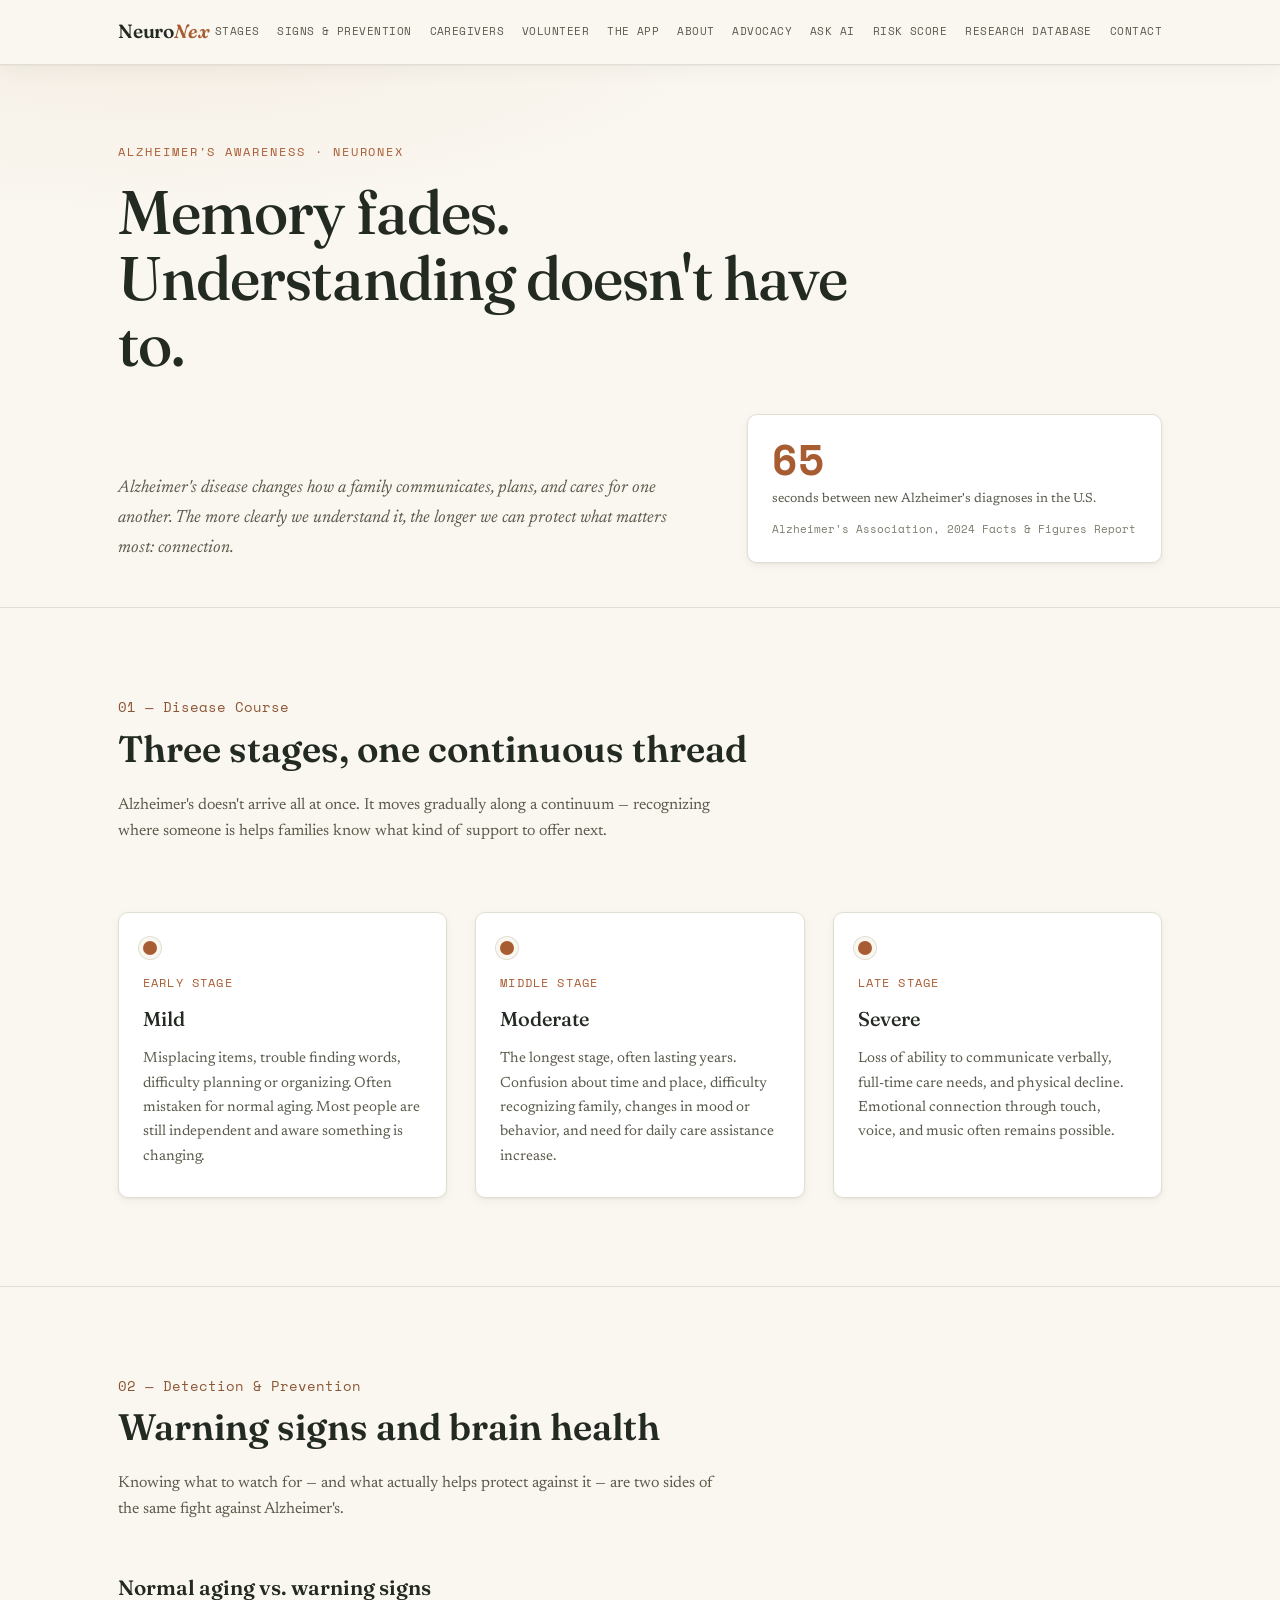
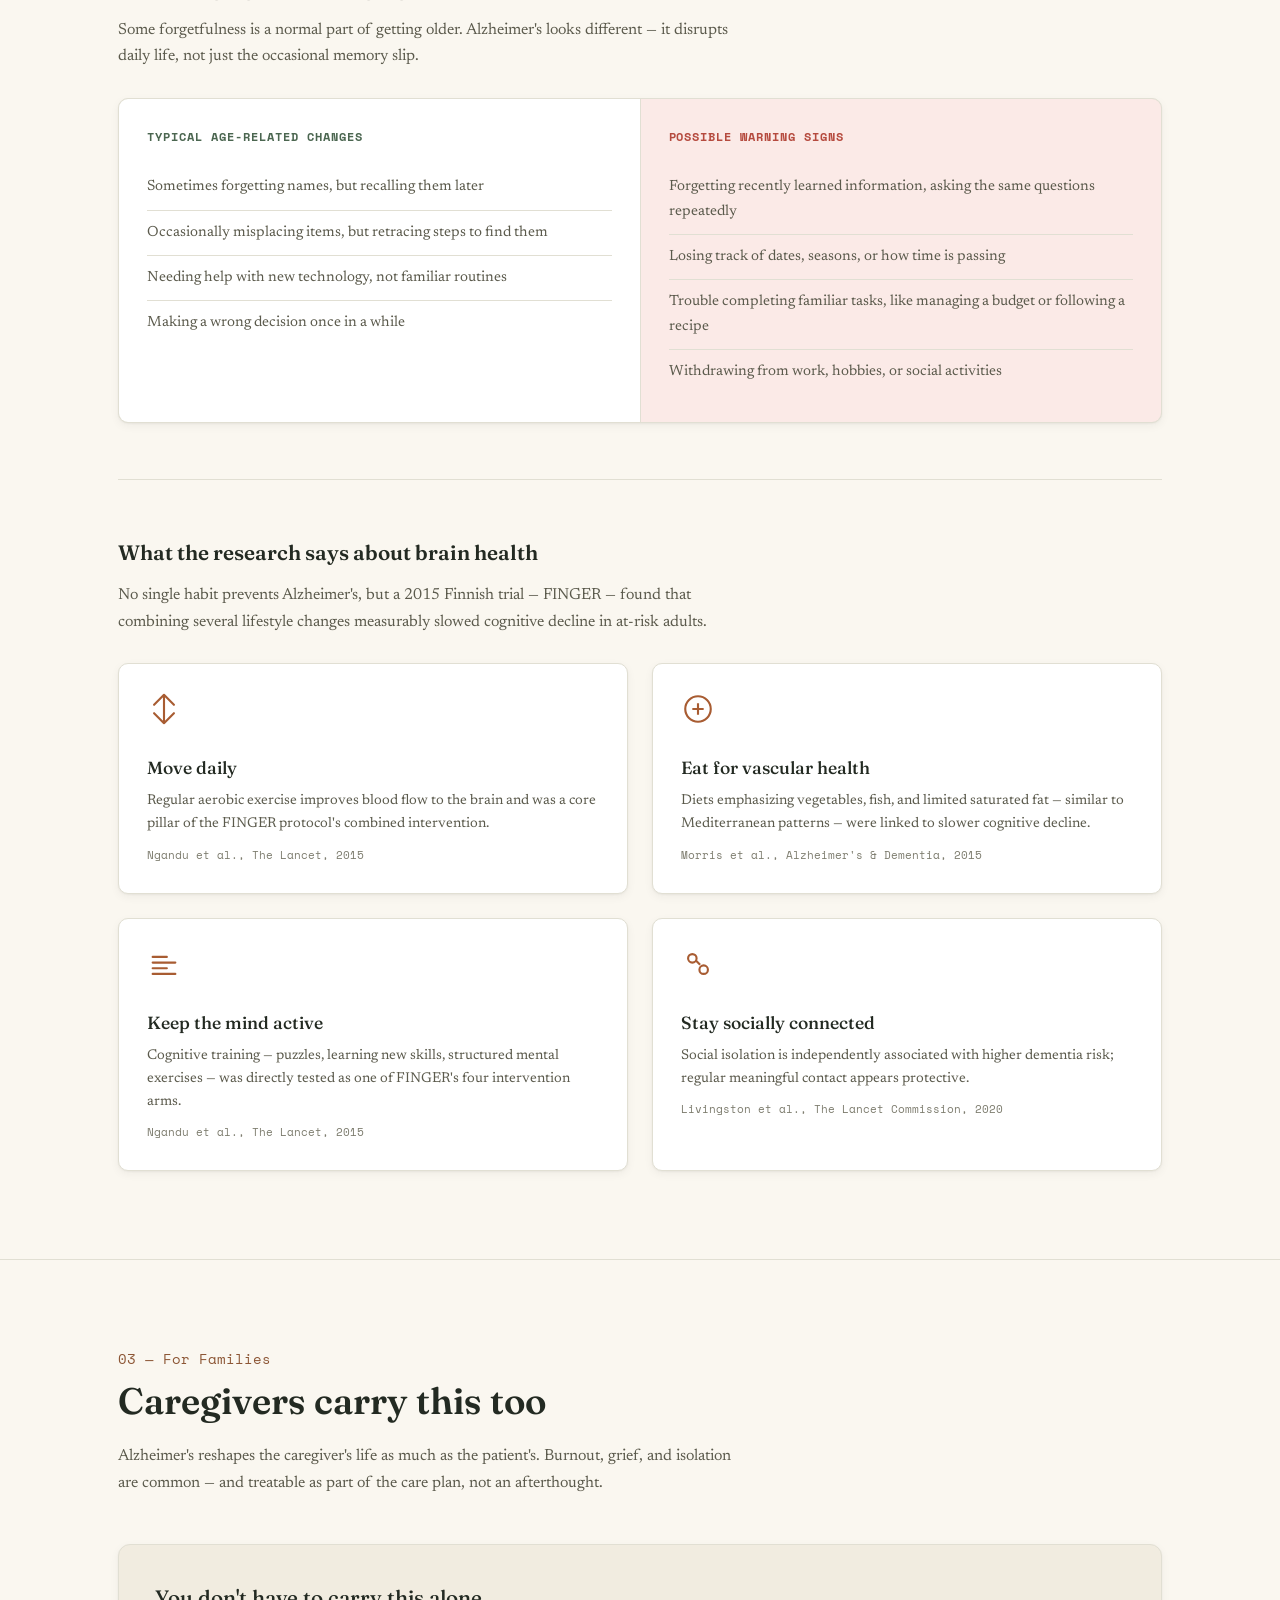
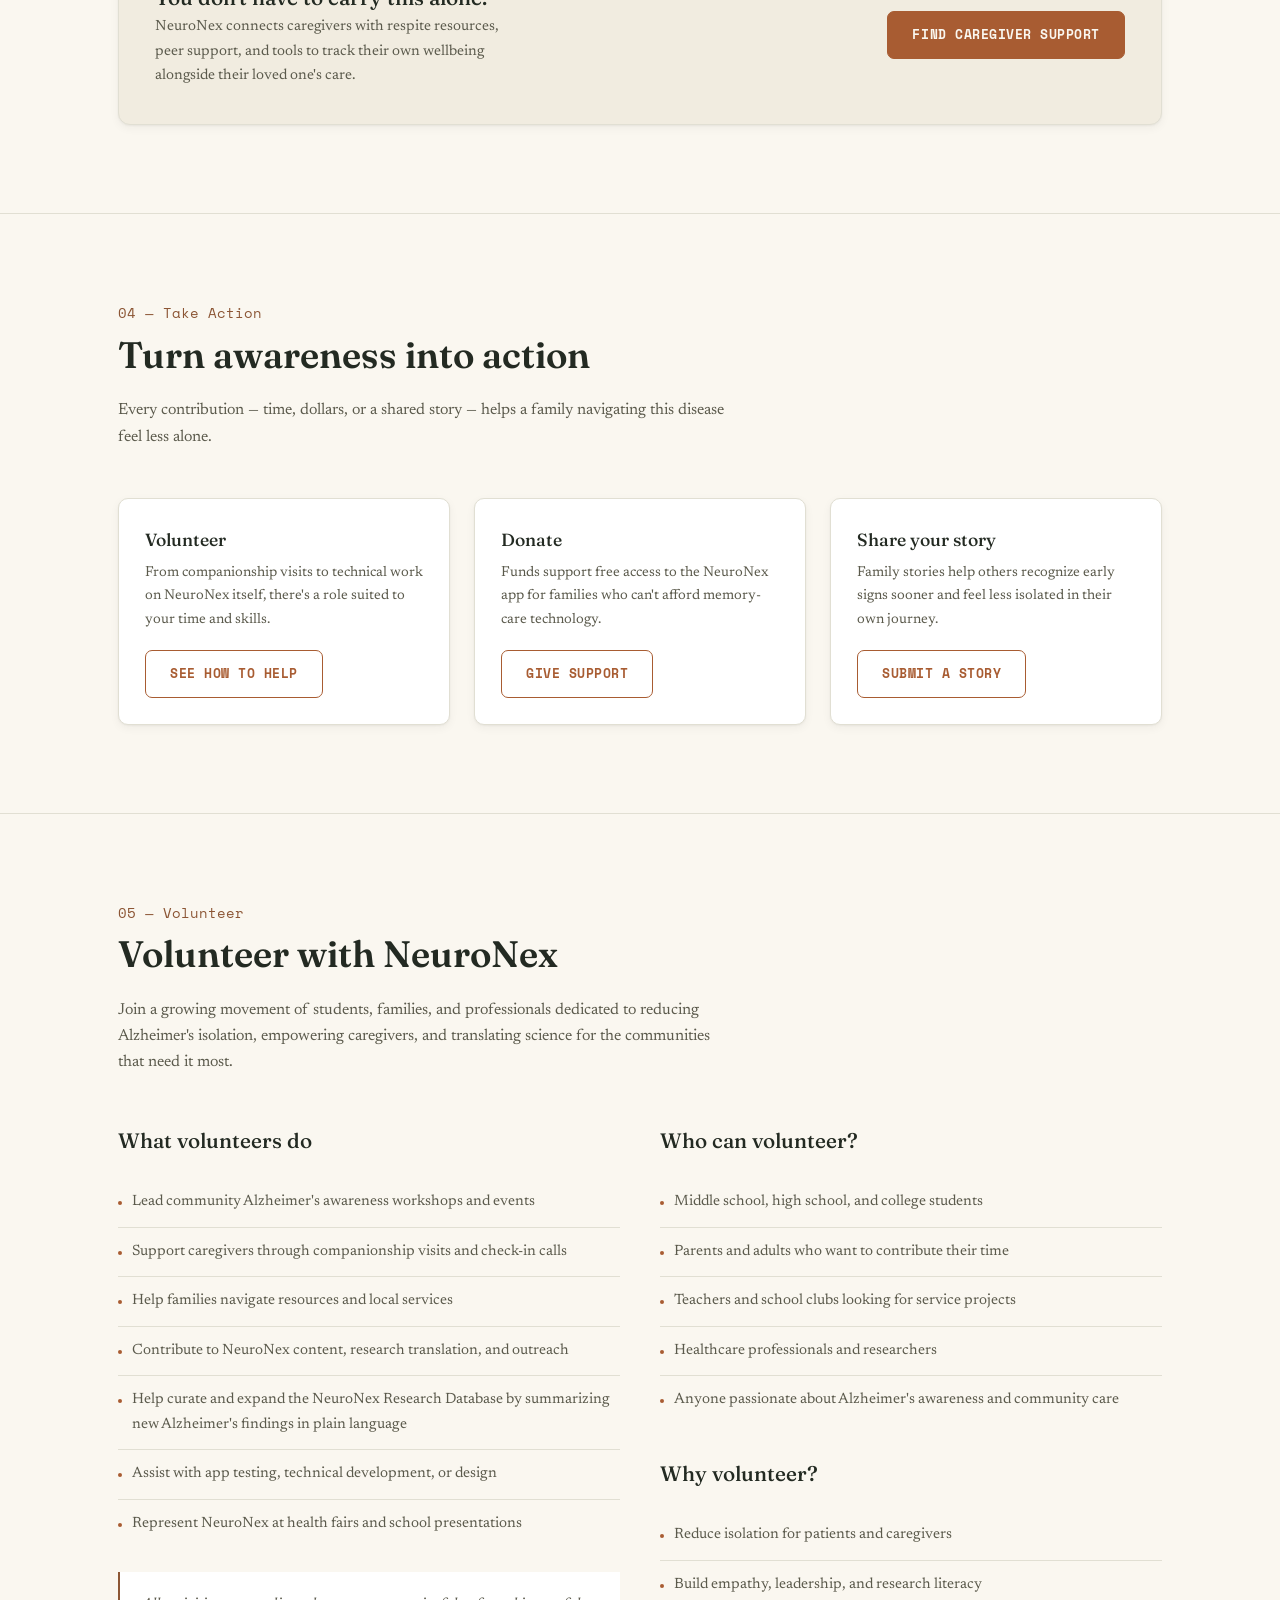
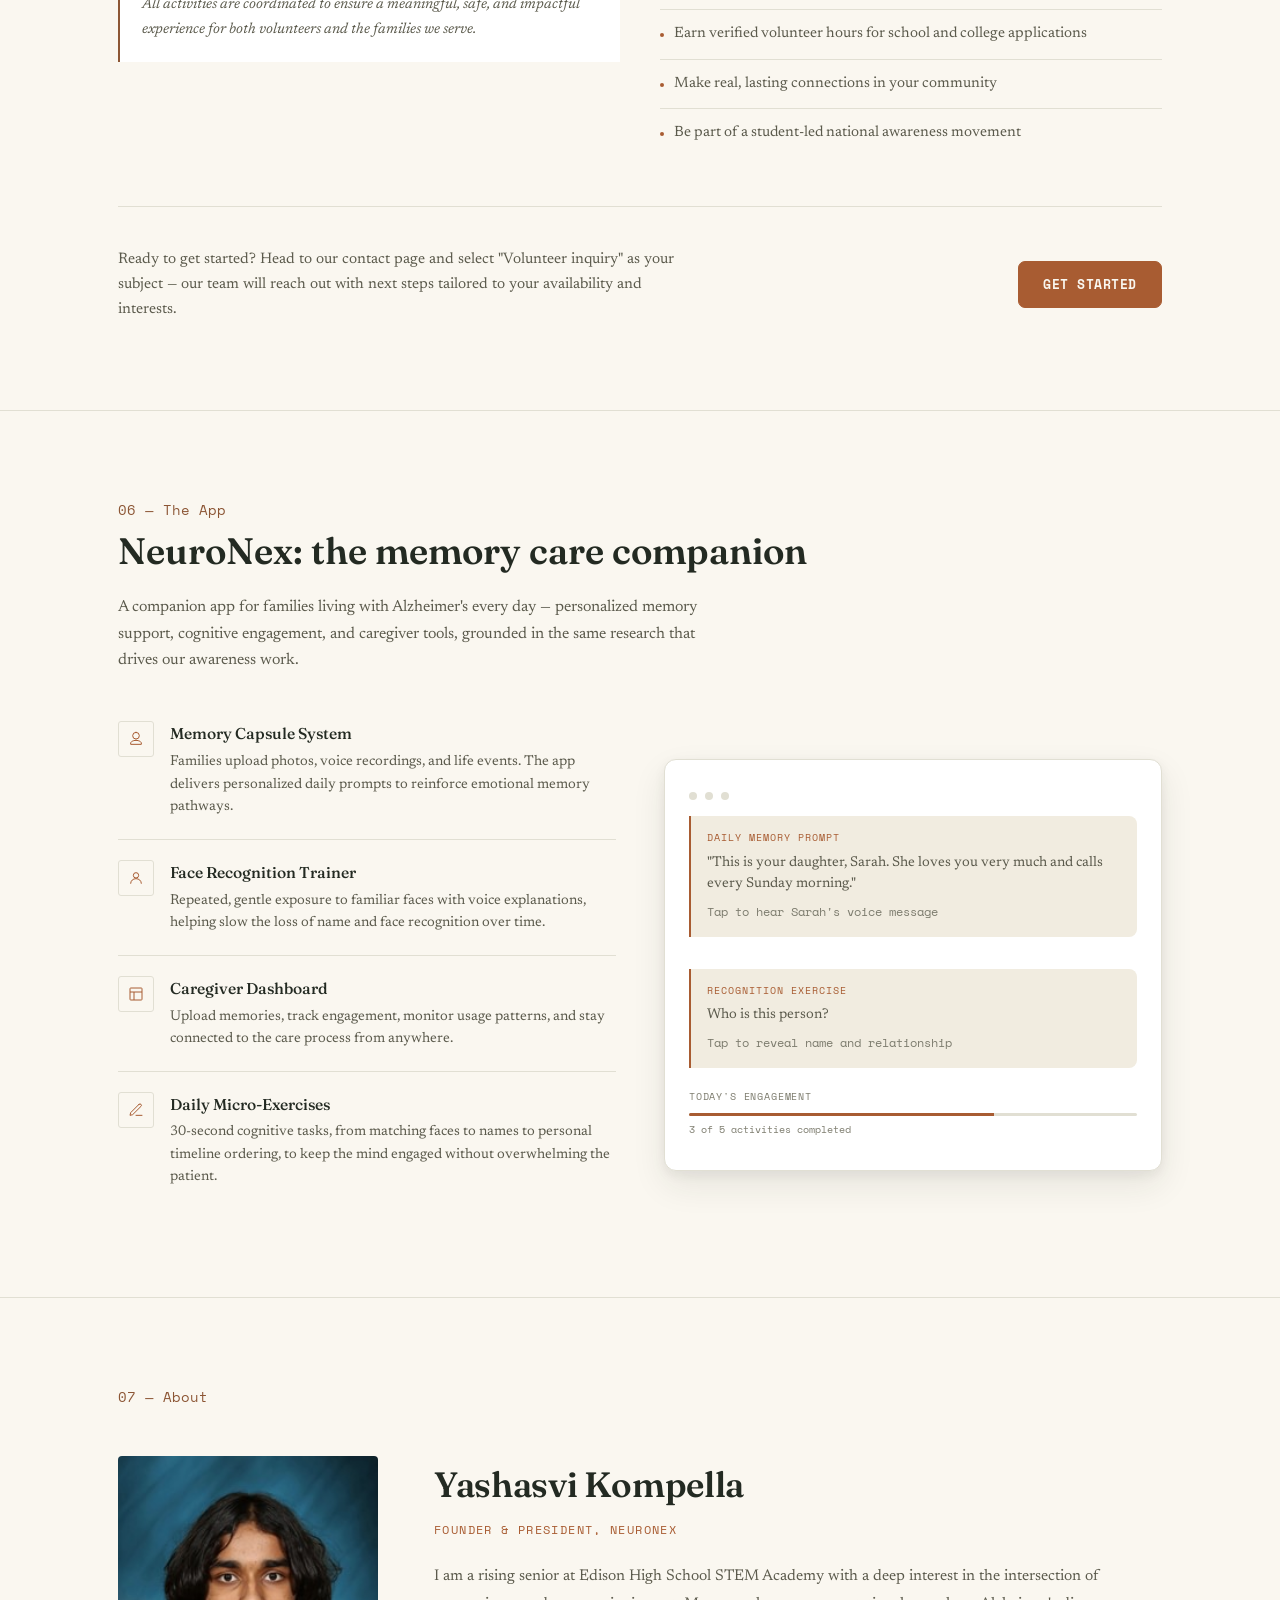
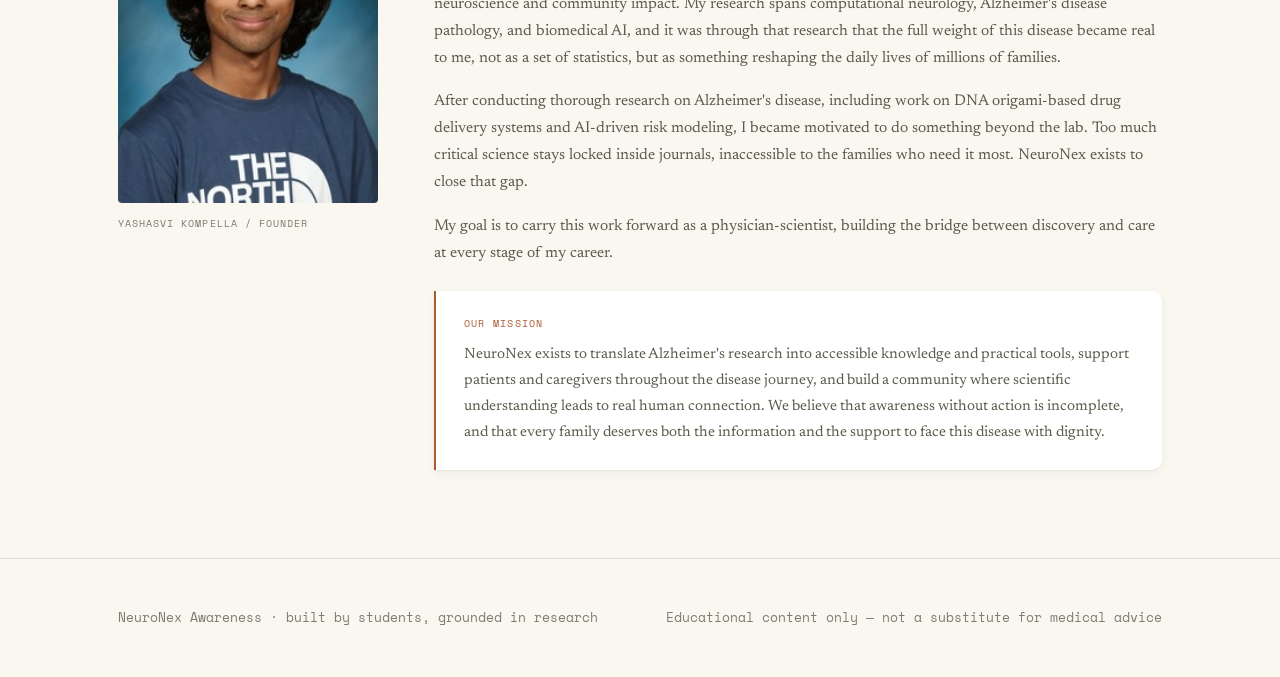
==== index.html @ 79a0b6c5 "Add depth, softer corners, and hover polish across the site Introduces shared shadow tokens and appl" ====
<!DOCTYPE html>
<html lang="en">
<head>
<meta charset="UTF-8">
<meta name="viewport" content="width=device-width, initial-scale=1.0">
<title>NeuroNex — Understanding Alzheimer's</title>
<link rel="preconnect" href="https://fonts.googleapis.com">
<link rel="preconnect" href="https://fonts.gstatic.com" crossorigin>
<link href="https://fonts.googleapis.com/css2?family=Fraunces:opsz,wght@9..144,400;9..144,500;9..144,600&family=Newsreader:ital,wght@0,400;0,500;1,400&family=Space+Mono:wght@400;700&display=swap" rel="stylesheet">
<link rel="stylesheet" href="styles.css?v=8">
</head>
<body>

<nav>
  <div class="wrap">
    <a href="index.html" class="brand">Neuro<span>Nex</span></a>
    <ul class="nav-links">
      <li><a href="index.html#stages">Stages</a></li>
      <li><a href="index.html#signs">Signs &amp; Prevention</a></li>
      <li><a href="index.html#caregivers">Caregivers</a></li>
      <li><a href="index.html#volunteer">Volunteer</a></li>
      <li><a href="index.html#app">The App</a></li>
      <li><a href="index.html#about">About</a></li>
      <li><a href="advocacy.html">Advocacy</a></li>
      <li><a href="ai.html">Ask AI</a></li>
      <li><a href="risk-explorer.html">Risk Score</a></li>
      <li><a href="research-database.html">Research Database</a></li>
      <li><a href="contact.html">Contact</a></li>
    </ul>
    <button class="hamburger" id="hamburgerBtn" aria-label="Toggle menu" aria-expanded="false" aria-controls="mobileMenu">
      <span></span><span></span><span></span>
    </button>
  </div>
  <div class="mobile-menu" id="mobileMenu">
    <a href="index.html#stages">Stages</a>
    <a href="index.html#signs">Signs &amp; Prevention</a>
    <a href="index.html#caregivers">Caregivers</a>
    <a href="index.html#volunteer">Volunteer</a>
    <a href="index.html#app">The App</a>
    <a href="index.html#about">About</a>
    <a href="advocacy.html">Advocacy</a>
    <a href="ai.html">Ask AI</a>
    <a href="risk-explorer.html">Risk Score</a>
    <a href="research-database.html">Research Database</a>
    <a href="contact.html">Contact</a>
  </div>
</nav>

<header class="hero">
  <div class="wrap">
    <div class="eyebrow">Alzheimer's Awareness · NeuroNex</div>
    <h1>Memory fades.<br><span class="fade-word" id="fadeWord">Understanding doesn't have to.</span></h1>
    <div class="hero-grid">
      <p class="hero-sub">Alzheimer's disease changes how a family communicates, plans, and cares for one another. The more clearly we understand it, the longer we can protect what matters most: connection.</p>
      <div class="stat-card">
        <div class="stat-num" id="statNum">0</div>
        <div class="stat-label">seconds between new Alzheimer's diagnoses in the U.S.</div>
        <div class="stat-cite">Alzheimer's Association, 2024 Facts &amp; Figures Report</div>
      </div>
    </div>
  </div>
</header>

<section id="stages">
  <div class="wrap">
    <div class="section-head">
      <div>
        <div class="section-num">01 — Disease Course</div>
        <h2>Three stages, one continuous thread</h2>
      </div>
      <p class="lede">Alzheimer's doesn't arrive all at once. It moves gradually along a continuum — recognizing where someone is helps families know what kind of support to offer next.</p>
    </div>

    <div class="timeline-wrap reveal">
      <div class="stages">
        <div class="stage-card">
          <div class="stage-node"></div>
          <div class="stage-tag">Early Stage</div>
          <h3>Mild</h3>
          <p>Misplacing items, trouble finding words, difficulty planning or organizing. Often mistaken for normal aging. Most people are still independent and aware something is changing.</p>
        </div>
        <div class="stage-card">
          <div class="stage-node"></div>
          <div class="stage-tag">Middle Stage</div>
          <h3>Moderate</h3>
          <p>The longest stage, often lasting years. Confusion about time and place, difficulty recognizing family, changes in mood or behavior, and need for daily care assistance increase.</p>
        </div>
        <div class="stage-card">
          <div class="stage-node"></div>
          <div class="stage-tag">Late Stage</div>
          <h3>Severe</h3>
          <p>Loss of ability to communicate verbally, full-time care needs, and physical decline. Emotional connection through touch, voice, and music often remains possible.</p>
        </div>
      </div>
    </div>
  </div>
</section>

<section id="signs">
  <div class="wrap">
    <div class="section-head">
      <div>
        <div class="section-num">02 — Detection &amp; Prevention</div>
        <h2>Warning signs and brain health</h2>
      </div>
      <p class="lede">Knowing what to watch for — and what actually helps protect against it — are two sides of the same fight against Alzheimer's.</p>
    </div>

    <div class="subsection">
      <h3 class="subsection-head">Normal aging vs. warning signs</h3>
      <p class="lede">Some forgetfulness is a normal part of getting older. Alzheimer's looks different — it disrupts daily life, not just the occasional memory slip.</p>

      <div class="signs-grid reveal">
        <div class="signs-col">
          <h4>Typical age-related changes</h4>
          <ul>
            <li>Sometimes forgetting names, but recalling them later</li>
            <li>Occasionally misplacing items, but retracing steps to find them</li>
            <li>Needing help with new technology, not familiar routines</li>
            <li>Making a wrong decision once in a while</li>
          </ul>
        </div>
        <div class="signs-col warn">
          <h4>Possible warning signs</h4>
          <ul>
            <li>Forgetting recently learned information, asking the same questions repeatedly</li>
            <li>Losing track of dates, seasons, or how time is passing</li>
            <li>Trouble completing familiar tasks, like managing a budget or following a recipe</li>
            <li>Withdrawing from work, hobbies, or social activities</li>
          </ul>
        </div>
      </div>
    </div>

    <div class="subsection" id="prevention">
      <h3 class="subsection-head">What the research says about brain health</h3>
      <p class="lede">No single habit prevents Alzheimer's, but a 2015 Finnish trial — FINGER — found that combining several lifestyle changes measurably slowed cognitive decline in at-risk adults.</p>

      <div class="prevent-grid reveal">
        <div class="pcard">
          <svg viewBox="0 0 24 24" fill="none" stroke-width="1.5"><path d="M12 2v20M5 9l7-7 7 7M5 15l7 7 7-7" stroke-linecap="round" stroke-linejoin="round"/></svg>
          <h3>Move daily</h3>
          <p>Regular aerobic exercise improves blood flow to the brain and was a core pillar of the FINGER protocol's combined intervention.</p>
          <div class="cite">Ngandu et al., The Lancet, 2015</div>
        </div>
        <div class="pcard">
          <svg viewBox="0 0 24 24" fill="none" stroke-width="1.5"><circle cx="12" cy="12" r="9"/><path d="M8 12h8M12 8v8"/></svg>
          <h3>Eat for vascular health</h3>
          <p>Diets emphasizing vegetables, fish, and limited saturated fat — similar to Mediterranean patterns — were linked to slower cognitive decline.</p>
          <div class="cite">Morris et al., Alzheimer's &amp; Dementia, 2015</div>
        </div>
        <div class="pcard">
          <svg viewBox="0 0 24 24" fill="none" stroke-width="1.5"><path d="M4 19h16M4 15h10M4 11h16M4 7h10" stroke-linecap="round"/></svg>
          <h3>Keep the mind active</h3>
          <p>Cognitive training — puzzles, learning new skills, structured mental exercises — was directly tested as one of FINGER's four intervention arms.</p>
          <div class="cite">Ngandu et al., The Lancet, 2015</div>
        </div>
        <div class="pcard">
          <svg viewBox="0 0 24 24" fill="none" stroke-width="1.5"><circle cx="8" cy="8" r="3"/><circle cx="16" cy="16" r="3"/><path d="M10.5 9.5l3 3"/></svg>
          <h3>Stay socially connected</h3>
          <p>Social isolation is independently associated with higher dementia risk; regular meaningful contact appears protective.</p>
          <div class="cite">Livingston et al., The Lancet Commission, 2020</div>
        </div>
      </div>
    </div>
  </div>
</section>

<section id="caregivers">
  <div class="wrap">
    <div class="section-head">
      <div>
        <div class="section-num">03 — For Families</div>
        <h2>Caregivers carry this too</h2>
      </div>
      <p class="lede">Alzheimer's reshapes the caregiver's life as much as the patient's. Burnout, grief, and isolation are common — and treatable as part of the care plan, not an afterthought.</p>
    </div>

    <div class="care-strip reveal">
      <div>
        <h3>You don't have to carry this alone.</h3>
        <p>NeuroNex connects caregivers with respite resources, peer support, and tools to track their own wellbeing alongside their loved one's care.</p>
      </div>
      <a href="contact.html" class="btn">Find caregiver support</a>
    </div>
  </div>
</section>

<section id="involved">
  <div class="wrap">
    <div class="section-head">
      <div>
        <div class="section-num">04 — Take Action</div>
        <h2>Turn awareness into action</h2>
      </div>
      <p class="lede">Every contribution — time, dollars, or a shared story — helps a family navigating this disease feel less alone.</p>
    </div>

    <div class="involve-grid reveal">
      <div class="involve-card">
        <h3>Volunteer</h3>
        <p>From companionship visits to technical work on NeuroNex itself, there's a role suited to your time and skills.</p>
        <a href="#volunteer" class="btn btn-outline">See how to help</a>
      </div>
      <div class="involve-card">
        <h3>Donate</h3>
        <p>Funds support free access to the NeuroNex app for families who can't afford memory-care technology.</p>
        <a href="contact.html" class="btn btn-outline">Give support</a>
      </div>
      <div class="involve-card">
        <h3>Share your story</h3>
        <p>Family stories help others recognize early signs sooner and feel less isolated in their own journey.</p>
        <a href="contact.html#story" class="btn btn-outline">Submit a story</a>
      </div>
    </div>
  </div>
</section>

<section id="volunteer">
  <div class="wrap">
    <div class="section-head">
      <div>
        <div class="section-num">05 — Volunteer</div>
        <h2>Volunteer with NeuroNex</h2>
      </div>
      <p class="lede">Join a growing movement of students, families, and professionals dedicated to reducing Alzheimer's isolation, empowering caregivers, and translating science for the communities that need it most.</p>
    </div>

    <div class="volunteer-grid reveal">
      <div class="volunteer-col">
        <h3>What volunteers do</h3>
        <ul class="volunteer-list">
          <li>Lead community Alzheimer's awareness workshops and events</li>
          <li>Support caregivers through companionship visits and check-in calls</li>
          <li>Help families navigate resources and local services</li>
          <li>Contribute to NeuroNex content, research translation, and outreach</li>
          <li>Help curate and expand the NeuroNex Research Database by summarizing new Alzheimer's findings in plain language</li>
          <li>Assist with app testing, technical development, or design</li>
          <li>Represent NeuroNex at health fairs and school presentations</li>
        </ul>
        <div class="volunteer-note">All activities are coordinated to ensure a meaningful, safe, and impactful experience for both volunteers and the families we serve.</div>
      </div>
      <div class="volunteer-col">
        <h3>Who can volunteer?</h3>
        <ul class="volunteer-list">
          <li>Middle school, high school, and college students</li>
          <li>Parents and adults who want to contribute their time</li>
          <li>Teachers and school clubs looking for service projects</li>
          <li>Healthcare professionals and researchers</li>
          <li>Anyone passionate about Alzheimer's awareness and community care</li>
        </ul>
        <h3 class="volunteer-subhead">Why volunteer?</h3>
        <ul class="volunteer-list">
          <li>Reduce isolation for patients and caregivers</li>
          <li>Build empathy, leadership, and research literacy</li>
          <li>Earn verified volunteer hours for school and college applications</li>
          <li>Make real, lasting connections in your community</li>
          <li>Be part of a student-led national awareness movement</li>
        </ul>
      </div>
    </div>

    <div class="volunteer-cta reveal">
      <p>Ready to get started? Head to our contact page and select "Volunteer inquiry" as your subject — our team will reach out with next steps tailored to your availability and interests.</p>
      <a href="contact.html" class="btn">Get started</a>
    </div>
  </div>
</section>

<section id="app">
  <div class="wrap">
    <div class="section-head">
      <div>
        <div class="section-num">06 — The App</div>
        <h2>NeuroNex: the memory care companion</h2>
      </div>
      <p class="lede">A companion app for families living with Alzheimer's every day — personalized memory support, cognitive engagement, and caregiver tools, grounded in the same research that drives our awareness work.</p>
    </div>

    <div class="app-hero reveal">
      <div class="app-text">
        <div class="app-features">
          <div class="app-feat">
            <div class="app-feat-icon"><svg viewBox="0 0 24 24" fill="none" stroke-width="1.5"><path d="M12 2a5 5 0 1 0 0 10A5 5 0 0 0 12 2zm0 12c-5.33 0-8 2.67-8 4v2h16v-2c0-1.33-2.67-4-8-4z" stroke-linecap="round" stroke-linejoin="round"/></svg></div>
            <div><h4>Memory Capsule System</h4><p>Families upload photos, voice recordings, and life events. The app delivers personalized daily prompts to reinforce emotional memory pathways.</p></div>
          </div>
          <div class="app-feat">
            <div class="app-feat-icon"><svg viewBox="0 0 24 24" fill="none" stroke-width="1.5"><circle cx="12" cy="8" r="4"/><path d="M4 20c0-4 3.6-7 8-7s8 3 8 7" stroke-linecap="round"/></svg></div>
            <div><h4>Face Recognition Trainer</h4><p>Repeated, gentle exposure to familiar faces with voice explanations, helping slow the loss of name and face recognition over time.</p></div>
          </div>
          <div class="app-feat">
            <div class="app-feat-icon"><svg viewBox="0 0 24 24" fill="none" stroke-width="1.5"><rect x="3" y="3" width="18" height="18" rx="1"/><path d="M3 9h18M9 21V9"/></svg></div>
            <div><h4>Caregiver Dashboard</h4><p>Upload memories, track engagement, monitor usage patterns, and stay connected to the care process from anywhere.</p></div>
          </div>
          <div class="app-feat">
            <div class="app-feat-icon"><svg viewBox="0 0 24 24" fill="none" stroke-width="1.5"><path d="M12 20h9M16.5 3.5a2.121 2.121 0 013 3L7 19l-4 1 1-4L16.5 3.5z" stroke-linecap="round" stroke-linejoin="round"/></svg></div>
            <div><h4>Daily Micro-Exercises</h4><p>30-second cognitive tasks, from matching faces to names to personal timeline ordering, to keep the mind engaged without overwhelming the patient.</p></div>
          </div>
        </div>
      </div>
      <div class="app-mockup">
        <div class="app-mockup-bar">
          <div class="app-mockup-dot"></div>
          <div class="app-mockup-dot"></div>
          <div class="app-mockup-dot"></div>
        </div>
        <div class="notification">
          <div class="notif-label">Daily Memory Prompt</div>
          <div class="notif-text">"This is your daughter, Sarah. She loves you very much and calls every Sunday morning."</div>
          <div class="notif-sub">Tap to hear Sarah's voice message</div>
        </div>
        <div class="notification" style="margin-top:16px;">
          <div class="notif-label">Recognition Exercise</div>
          <div class="notif-text">Who is this person?</div>
          <div class="notif-sub">Tap to reveal name and relationship</div>
        </div>
        <div class="app-progress">
          <div class="progress-label">Today's engagement</div>
          <div class="progress-bar"><div class="progress-fill"></div></div>
          <div class="progress-text">3 of 5 activities completed</div>
        </div>
      </div>
    </div>
  </div>
</section>

<section id="about">
  <div class="wrap">
    <div class="section-head">
      <div>
        <div class="section-num">07 — About</div>
      </div>
    </div>

    <div class="about-grid reveal">
      <div>
        <img class="about-photo" src="assets/yashasvi-kompella.png" alt="Yashasvi Kompella, Founder of NeuroNex">
        <div class="about-photo-label">Yashasvi Kompella / Founder</div>
      </div>
      <div class="about-text">
        <div class="about-name">Yashasvi Kompella</div>
        <div class="about-role">Founder &amp; President, NeuroNex</div>
        <p>I am a rising senior at Edison High School STEM Academy with a deep interest in the intersection of neuroscience and community impact. My research spans computational neurology, Alzheimer's disease pathology, and biomedical AI, and it was through that research that the full weight of this disease became real to me, not as a set of statistics, but as something reshaping the daily lives of millions of families.</p>
        <p>After conducting thorough research on Alzheimer's disease, including work on DNA origami-based drug delivery systems and AI-driven risk modeling, I became motivated to do something beyond the lab. Too much critical science stays locked inside journals, inaccessible to the families who need it most. NeuroNex exists to close that gap.</p>
        <p>My goal is to carry this work forward as a physician-scientist, building the bridge between discovery and care at every stage of my career.</p>
        <div class="mission-block">
          <div class="mission-label">Our Mission</div>
          <p>NeuroNex exists to translate Alzheimer's research into accessible knowledge and practical tools, support patients and caregivers throughout the disease journey, and build a community where scientific understanding leads to real human connection. We believe that awareness without action is incomplete, and that every family deserves both the information and the support to face this disease with dignity.</p>
        </div>
      </div>
    </div>
  </div>
</section>

<footer>
  <div class="wrap">
    <div>NeuroNex Awareness · built by students, grounded in research</div>
    <div>Educational content only — not a substitute for medical advice</div>
  </div>
</footer>

<script src="nav.js"></script>
<script src="awareness.js"></script>

<script data-goatcounter="https://neuronex.goatcounter.com/count" async src="https://gc.zgo.at/count.js"></script>
</body>
</html>
---- styles.css ----
/* ===========================================================
   NeuroNex — shared stylesheet (fonts, colors, layout, forms)
   =========================================================== */
:root{
  --ink:#FAF7F0;
  --panel:#FFFFFF;
  --panel-2:#F1ECE0;
  --sand:#232A22;
  --sand-dim:#5B5A4C;
  --copper:#A85C32;
  --copper-dim:#8C5635;
  --rose:#B54A3E;
  --sage:#4B6650;
  --line:#E1DFD3;
  --shadow-sm:0 1px 2px rgba(35,42,34,0.05), 0 3px 10px rgba(35,42,34,0.05);
  --shadow-md:0 4px 12px rgba(35,42,34,0.06), 0 14px 34px rgba(35,42,34,0.09);
  --shadow-lift:0 8px 20px rgba(168,92,50,0.18);
}
*{box-sizing:border-box; margin:0; padding:0;}
html{scroll-behavior:smooth;}
body{
  background:var(--ink);
  color:var(--sand);
  font-family:'Newsreader', Georgia, 'Iowan Old Style', 'Times New Roman', serif;
  font-size:17px;
  line-height:1.65;
  overflow-x:hidden;
}
.mono{ font-family:'Space Mono', 'SF Mono', Consolas, monospace; letter-spacing:0.02em; }
.wrap{ max-width:1100px; margin:0 auto; padding:0 28px; }
a{ color:inherit; }
img{ max-width:100%; display:block; }

/* ---------- NAV ---------- */
nav{
  position:sticky; top:0; z-index:50;
  background:rgba(250,247,240,0.92);
  backdrop-filter:blur(6px);
  border-bottom:1px solid var(--line);
  box-shadow:0 1px 0 rgba(35,42,34,0.03), 0 6px 20px rgba(35,42,34,0.04);
}
nav .wrap{
  display:flex; align-items:center; justify-content:space-between;
  padding:16px 28px;
  position:relative;
}
.brand{
  font-family:'Fraunces', Georgia, serif;
  font-weight:600;
  font-size:1.2rem;
  letter-spacing:-0.01em;
  color:var(--sand);
  text-decoration:none;
}
.brand span{ color:var(--copper); font-style:italic; }

.nav-links{ display:flex; align-items:center; gap:18px; list-style:none; flex-wrap:nowrap; }
.nav-links a{
  color:var(--sand-dim);
  text-decoration:none;
  font-family:'Space Mono', monospace;
  font-size:0.7rem;
  text-transform:uppercase;
  letter-spacing:0.04em;
  white-space:nowrap;
  transition:color .2s;
}
.nav-links a:hover{ color:var(--copper); }

.hamburger{
  display:none;
  flex-direction:column;
  justify-content:center;
  gap:5px;
  width:36px; height:36px;
  background:none;
  border:1px solid var(--line);
  border-radius:8px;
  cursor:pointer;
  padding:0;
}
.hamburger span{
  display:block;
  width:18px; height:2px;
  margin:0 auto;
  background:var(--sand);
  transition:transform .2s ease, opacity .2s ease;
}
.hamburger.open span:nth-child(1){ transform:translateY(7px) rotate(45deg); }
.hamburger.open span:nth-child(2){ opacity:0; }
.hamburger.open span:nth-child(3){ transform:translateY(-7px) rotate(-45deg); }

.mobile-menu{
  display:none;
  flex-direction:column;
  border-top:1px solid var(--line);
  background:var(--panel);
}
.mobile-menu.open{ display:flex; }
.mobile-menu a{
  color:var(--sand-dim);
  text-decoration:none;
  font-family:'Space Mono', monospace;
  font-size:0.82rem;
  text-transform:uppercase;
  letter-spacing:0.05em;
  padding:16px 28px;
  border-top:1px solid var(--line);
}
.mobile-menu a:first-child{ border-top:none; }
.mobile-menu a:hover{ color:var(--copper); }

@media (max-width:960px){
  .nav-links{ display:none; }
  .hamburger{ display:flex; }
}

/* ---------- HERO ---------- */
header.hero{
  padding:76px 0 44px;
  background:radial-gradient(1100px 420px at 12% -15%, rgba(168,92,50,0.08), transparent 55%);
}
.eyebrow{
  font-family:'Space Mono', monospace;
  font-size:0.76rem;
  text-transform:uppercase;
  letter-spacing:0.16em;
  color:var(--copper);
  margin-bottom:18px;
}
h1{
  font-family:'Fraunces', Georgia, serif;
  font-weight:500;
  font-optical-sizing:auto;
  font-size:clamp(2.3rem, 4.8vw, 3.9rem);
  line-height:1.08;
  letter-spacing:-0.015em;
  max-width:780px;
  color:var(--sand);
}
h1 em{ font-style:italic; color:var(--copper); font-weight:400; }
.hero-sub{
  font-family:'Newsreader', serif;
  font-style:italic;
  color:var(--sand-dim);
  max-width:600px;
  margin-top:18px;
  font-size:1.1rem;
  line-height:1.7;
}
.fade-word{ transition:opacity 1.8s ease, filter 1.8s ease; }

.hero-grid{
  display:grid;
  grid-template-columns:1.4fr 1fr;
  gap:48px;
  align-items:end;
  margin-top:36px;
}
@media (max-width:780px){ .hero-grid{ grid-template-columns:1fr; } }
.stat-card{
  border:1px solid var(--line);
  border-radius:10px;
  padding:24px;
  background:var(--panel);
  box-shadow:var(--shadow-sm);
}
.stat-num{
  font-family:'Space Mono', monospace;
  font-size:2.6rem;
  font-weight:700;
  color:var(--copper);
  line-height:1;
}
.stat-label{ font-size:0.82rem; color:var(--sand-dim); margin-top:8px; font-style:normal; font-family:'Newsreader', serif; }
.stat-cite{ font-size:0.7rem; color:#7D7C6E; margin-top:10px; font-family:'Space Mono', monospace; }

/* ---------- SECTION GENERIC ---------- */
section{ padding:88px 0; border-top:1px solid var(--line); }
.section-head{
  display:flex; justify-content:space-between; align-items:baseline;
  margin-bottom:48px; flex-wrap:wrap; gap:12px;
}
.section-num{ font-family:'Space Mono', monospace; color:var(--copper-dim); font-size:0.85rem; }
h2{
  font-family:'Fraunces', Georgia, serif;
  font-weight:600;
  font-size:clamp(1.7rem, 3vw, 2.3rem);
  color:var(--sand);
}
.lede{ max-width:620px; color:var(--sand-dim); font-size:1rem; font-family:'Newsreader', serif; }

/* ---------- SUBSECTION (merged tabs) ---------- */
.subsection + .subsection{ margin-top:56px; padding-top:56px; border-top:1px solid var(--line); }
.subsection-head{ font-family:'Fraunces', Georgia, serif; font-weight:600; font-size:1.3rem; color:var(--sand); margin-bottom:12px; }
.subsection > .lede{ margin-bottom:28px; }

/* ---------- TIMELINE ---------- */
.timeline-wrap{ position:relative; padding-top:20px; }
.stages{ display:grid; grid-template-columns:repeat(3, 1fr); gap:28px; position:relative; z-index:1; }
@media (max-width:780px){ .stages{ grid-template-columns:1fr; } }
.stage-card{ background:var(--panel); border:1px solid var(--line); border-radius:10px; padding:28px 24px; position:relative; box-shadow:var(--shadow-sm); transition:transform .2s, box-shadow .2s; }
.stage-card:hover{ transform:translateY(-3px); box-shadow:var(--shadow-md); }
.stage-node{
  width:14px; height:14px; border-radius:50%; background:var(--copper); margin-bottom:18px;
  box-shadow:0 0 0 4px var(--ink), 0 0 0 5px var(--line);
}
.stage-tag{ font-family:'Space Mono', monospace; font-size:0.72rem; color:var(--copper); text-transform:uppercase; letter-spacing:0.1em; }
.stage-card h3{ font-family:'Fraunces', Georgia, serif; font-weight:500; font-size:1.25rem; margin:10px 0 12px; color:var(--sand); }
.stage-card p{ font-size:0.92rem; color:var(--sand-dim); font-family:'Newsreader', serif; }

/* ---------- SIGNS COMPARISON ---------- */
.signs-grid{
  display:grid; grid-template-columns:1fr 1fr; gap:1px;
  background:var(--line); border:1px solid var(--line); border-radius:10px; overflow:hidden;
  box-shadow:var(--shadow-sm);
}
@media (max-width:680px){ .signs-grid{ grid-template-columns:1fr; } }
.signs-col{ background:var(--panel); padding:28px; }
.signs-col.warn{ background:#FBEAE7; }
.signs-col h4{ font-family:'Space Mono', monospace; font-size:0.78rem; text-transform:uppercase; letter-spacing:0.08em; margin-bottom:18px; }
.signs-col.warn h4{ color:var(--rose); }
.signs-col:not(.warn) h4{ color:var(--sage); }
.signs-col ul{ list-style:none; }
.signs-col li{ font-size:0.92rem; color:var(--sand-dim); padding:10px 0; border-top:1px solid var(--line); font-family:'Newsreader', serif; }
.signs-col li:first-child{ border-top:none; }

/* ---------- PREVENTION GRID ---------- */
.prevent-grid{ display:grid; grid-template-columns:repeat(2, 1fr); gap:24px; }
@media (max-width:680px){ .prevent-grid{ grid-template-columns:1fr; } }
.pcard{ background:var(--panel); border:1px solid var(--line); border-radius:10px; padding:28px; box-shadow:var(--shadow-sm); transition:transform .2s, box-shadow .2s; }
.pcard:hover{ transform:translateY(-3px); box-shadow:var(--shadow-md); }
.pcard svg{ width:34px; height:34px; margin-bottom:16px; stroke:var(--copper); }
.pcard h3{ font-family:'Fraunces', Georgia, serif; font-weight:500; font-size:1.1rem; margin-bottom:8px; color:var(--sand); }
.pcard p{ font-size:0.88rem; color:var(--sand-dim); margin-bottom:10px; font-family:'Newsreader', serif; }
.pcard .cite{ font-family:'Space Mono', monospace; font-size:0.68rem; color:#7D7C6E; }

/* ---------- CAREGIVER STRIP ---------- */
.care-strip{
  background:var(--panel-2); border:1px solid var(--line); border-radius:12px; padding:36px;
  display:flex; justify-content:space-between; align-items:center; gap:24px; flex-wrap:wrap;
  box-shadow:var(--shadow-sm);
}
.care-strip h3{ font-family:'Fraunces', Georgia, serif; font-weight:500; font-size:1.3rem; max-width:420px; }
.care-strip p{ color:var(--sand-dim); font-size:0.92rem; max-width:360px; font-family:'Newsreader', serif; }

.btn{
  display:inline-block;
  padding:12px 24px;
  border-radius:7px;
  background:var(--copper);
  color:var(--ink);
  font-family:'Space Mono', monospace;
  font-weight:700;
  font-size:0.82rem;
  text-transform:uppercase;
  letter-spacing:0.04em;
  text-decoration:none;
  white-space:nowrap;
  border:1px solid var(--copper);
  cursor:pointer;
  transition:background .2s, opacity .2s, transform .2s, box-shadow .2s;
}
.btn:hover{ background:#8F4A26; transform:translateY(-2px); box-shadow:var(--shadow-lift); }
.btn:disabled{ opacity:0.6; cursor:not-allowed; transform:none; box-shadow:none; }
.btn-outline{ border:1px solid var(--copper); color:var(--copper); background:none; }
.btn-outline:hover{ background:rgba(201,123,74,0.12); }

/* ---------- GET INVOLVED ---------- */
.involve-grid{ display:grid; grid-template-columns:repeat(3,1fr); gap:24px; }
@media (max-width:780px){ .involve-grid{ grid-template-columns:1fr; } }
.involve-card{ border:1px solid var(--line); border-radius:10px; padding:26px; background:var(--panel); text-align:left; box-shadow:var(--shadow-sm); transition:transform .2s, box-shadow .2s; }
.involve-card:hover{ transform:translateY(-3px); box-shadow:var(--shadow-md); }
.involve-card h3{ font-family:'Fraunces', Georgia, serif; font-weight:500; font-size:1.1rem; margin-bottom:8px; }
.involve-card p{ font-size:0.88rem; color:var(--sand-dim); margin-bottom:18px; font-family:'Newsreader', serif; }

/* ---------- VOLUNTEER ---------- */
.volunteer-grid{ display:grid; grid-template-columns:1fr 1fr; gap:40px; }
@media (max-width:780px){ .volunteer-grid{ grid-template-columns:1fr; } }
.volunteer-col h3{ font-family:'Fraunces', Georgia, serif; font-weight:500; font-size:1.3rem; margin-bottom:20px; color:var(--sand); }
.volunteer-col .volunteer-subhead{ margin-top:32px; }
.volunteer-list{ list-style:none; }
.volunteer-list li{
  font-size:0.93rem; color:var(--sand-dim); font-family:'Newsreader', serif;
  padding:12px 0; border-top:1px solid var(--line); display:flex; gap:10px; align-items:baseline;
}
.volunteer-list li:first-child{ border-top:none; }
.volunteer-list li::before{ content:''; flex-shrink:0; width:4px; height:4px; border-radius:50%; background:var(--copper); margin-top:8px; }
.volunteer-note{
  margin-top:24px; padding:20px 22px; border-left:2px solid var(--copper-dim); background:var(--panel);
  font-family:'Newsreader', serif; font-style:italic; color:var(--sand-dim); font-size:0.92rem; line-height:1.7;
}
.volunteer-cta{
  margin-top:48px; padding-top:40px; border-top:1px solid var(--line);
  display:flex; justify-content:space-between; align-items:center; gap:24px; flex-wrap:wrap;
}
.volunteer-cta p{ max-width:560px; color:var(--sand-dim); font-family:'Newsreader', serif; font-size:0.95rem; }

/* ---------- RESEARCH DATABASE ---------- */
.controls{ position:sticky; top:65px; z-index:40; background:var(--ink); padding:24px 0 18px; border-bottom:1px solid var(--line); }
.search-row{ display:flex; gap:12px; margin-bottom:16px; flex-wrap:wrap; }
#search{
  flex:1; min-width:220px; background:var(--panel); border:1px solid var(--line); color:var(--sand);
  padding:12px 16px; border-radius:7px; font-size:0.95rem; font-family:'Newsreader', serif;
  box-shadow:var(--shadow-sm);
}
#search::placeholder{ color:#7D7C6E; font-style:italic; }
.count{ font-family:'Space Mono', monospace; font-size:0.78rem; color:var(--copper-dim); align-self:center; white-space:nowrap; }
.filters{ display:flex; gap:8px; flex-wrap:wrap; }
.filter-btn{
  background:var(--panel); border:1px solid var(--line); color:var(--sand-dim); padding:7px 14px; border-radius:20px;
  font-size:0.76rem; font-family:'Space Mono', monospace; text-transform:uppercase; letter-spacing:0.04em;
  cursor:pointer; transition:all .15s;
}
.filter-btn:hover{ border-color:var(--copper-dim); color:var(--sand); transform:translateY(-1px); box-shadow:var(--shadow-sm); }
.filter-btn.active{ background:var(--copper); border-color:var(--copper); color:var(--ink); font-weight:600; }

.db-section{ padding:40px 0 100px; }
.grid{ display:grid; grid-template-columns:repeat(2, 1fr); gap:18px; }
@media (max-width:780px){ .grid{ grid-template-columns:1fr; } }

.card{ background:var(--panel); border:1px solid var(--line); border-radius:10px; padding:28px 26px; box-shadow:var(--shadow-sm); transition:border-color .2s, transform .2s, box-shadow .2s; }
.card:hover{ border-color:var(--copper-dim); transform:translateY(-3px); box-shadow:var(--shadow-md); }
.card-top{ display:flex; justify-content:space-between; align-items:flex-start; gap:12px; margin-bottom:16px; }
.tag{
  font-family:'Space Mono', monospace; font-size:0.66rem; text-transform:uppercase; letter-spacing:0.08em;
  padding:4px 9px; border-radius:2px; white-space:nowrap;
}
.tag.treatment{ background:rgba(201,123,74,0.15); color:var(--copper); }
.tag.diagnostics{ background:rgba(127,166,140,0.15); color:var(--sage); }
.tag.prevention{ background:rgba(217,138,130,0.15); color:var(--rose); }
.tag.genetics{ background:rgba(126,90,214,0.14); color:#6E4FB8; }
.tag.device{ background:rgba(58,110,140,0.14); color:#2E6C8C; }

.status{ font-family:'Space Mono', monospace; font-size:0.66rem; color:#7D7C6E; }
.card h3{
  font-family:'Fraunces', Georgia, serif; font-weight:500; font-size:1.32rem; line-height:1.25;
  margin-bottom:12px; color:var(--sand); letter-spacing:-0.01em;
}
.plain{ font-family:'Newsreader', serif; font-size:1rem; color:var(--sand-dim); margin-bottom:14px; }
.plain strong{ color:var(--sand); font-weight:600; }
.meta-row{
  display:flex; justify-content:space-between; align-items:center; border-top:1px solid var(--line);
  padding-top:12px; margin-top:4px; flex-wrap:wrap; gap:8px;
}
.cite{ font-family:'Space Mono', monospace; font-size:0.66rem; color:#7D7C6E; }
.jargon-toggle{ background:none; border:none; color:var(--copper); font-size:0.76rem; font-family:'Space Mono', monospace; cursor:pointer; padding:0; }
.jargon-toggle:hover{ text-decoration:underline; }
.jargon-box{
  display:none; margin-top:12px; padding:14px 16px; background:var(--ink); border:1px solid var(--line);
  border-radius:2px; font-family:'Newsreader', serif; font-size:0.9rem; color:var(--sand-dim);
}
.jargon-box.show{ display:block; }
.jargon-box .label{ font-family:'Space Mono', monospace; font-size:0.63rem; text-transform:uppercase; color:var(--copper-dim); letter-spacing:0.08em; margin-bottom:6px; }

.empty-state{ text-align:center; padding:60px 20px; color:var(--sand-dim); display:none; font-family:'Newsreader', serif; }
.empty-state.show{ display:block; }

/* ---------- FORMS (Contact / Share Your Story) ---------- */
.forms-grid{ display:grid; grid-template-columns:1fr 1fr; gap:28px; align-items:start; }
@media (max-width:860px){ .forms-grid{ grid-template-columns:1fr; } }
.form-card{ background:var(--panel); border:1px solid var(--line); border-radius:12px; padding:32px; box-shadow:var(--shadow-md); }
.form-card h2{ font-size:1.5rem; margin-bottom:8px; }
.form-card > p.lede{ margin-bottom:24px; }
.field{ margin-bottom:18px; }
.field label{
  display:block; font-family:'Space Mono', monospace; font-size:0.72rem; text-transform:uppercase;
  letter-spacing:0.06em; color:var(--sand-dim); margin-bottom:8px;
}
.field input[type="text"],
.field input[type="email"],
.field select,
.field textarea{
  width:100%; background:var(--ink); border:1px solid var(--line); color:var(--sand);
  padding:12px 14px; border-radius:7px; font-size:0.95rem; font-family:'Newsreader', serif;
  transition:border-color .2s, box-shadow .2s;
}
.field select{ cursor:pointer; }
.field textarea{ resize:vertical; min-height:120px; }
.field input:focus, .field select:focus, .field textarea:focus{ outline:none; border-color:var(--copper-dim); box-shadow:0 0 0 3px rgba(168,92,50,0.12); }
.field-checkbox{ display:flex; align-items:flex-start; gap:10px; }
.field-checkbox input{ margin-top:4px; }
.field-checkbox label{ font-family:'Newsreader', serif; font-size:0.9rem; color:var(--sand-dim); text-transform:none; letter-spacing:normal; margin-bottom:0; }
.hp-field{ position:absolute; left:-9999px; top:-9999px; }
.form-status{ margin-top:16px; font-size:0.88rem; font-family:'Space Mono', monospace; min-height:1.2em; }
.form-status.success{ color:var(--sage); }
.form-status.error{ color:var(--rose); }

/* ---------- THE APP ---------- */
.app-hero{ display:grid; grid-template-columns:1fr 1fr; gap:48px; align-items:center; }
@media (max-width:780px){ .app-hero{ grid-template-columns:1fr; } }
.app-features{ display:flex; flex-direction:column; }
.app-feat{ display:flex; gap:16px; padding:20px 0; border-top:1px solid var(--line); align-items:flex-start; }
.app-feat:first-child{ border-top:none; padding-top:0; }
.app-feat-icon{
  flex-shrink:0; width:36px; height:36px; border:1px solid var(--line);
  display:flex; align-items:center; justify-content:center; border-radius:3px;
}
.app-feat-icon svg{ width:16px; height:16px; stroke:var(--copper); fill:none; stroke-width:1.5; }
.app-feat h4{ font-family:'Fraunces', Georgia, serif; font-weight:500; font-size:0.98rem; color:var(--sand); margin-bottom:4px; }
.app-feat p{ font-size:0.88rem; color:var(--sand-dim); font-family:'Newsreader', serif; line-height:1.6; }

.app-mockup{ background:var(--panel); border:1px solid var(--line); border-radius:12px; padding:32px 24px; display:flex; flex-direction:column; gap:16px; box-shadow:var(--shadow-md); }
.app-mockup-bar{ display:flex; align-items:center; gap:8px; }
.app-mockup-dot{ width:8px; height:8px; border-radius:50%; background:var(--line); }
.notification{ background:var(--panel-2); border-left:2px solid var(--copper); border-radius:0 8px 8px 0; padding:14px 16px; }
.notif-label{ font-family:'Space Mono', monospace; font-size:0.62rem; text-transform:uppercase; letter-spacing:0.1em; color:var(--copper); margin-bottom:6px; }
.notif-text{ font-size:0.88rem; color:var(--sand-dim); font-family:'Newsreader', serif; line-height:1.55; }
.notif-sub{ font-size:0.78rem; color:#7D7C6E; margin-top:6px; font-family:'Space Mono', monospace; }
.app-progress{ margin-top:4px; }
.progress-label{ font-family:'Space Mono', monospace; font-size:0.65rem; color:#7D7C6E; margin-bottom:8px; text-transform:uppercase; letter-spacing:0.08em; }
.progress-bar{ height:3px; background:var(--line); position:relative; border-radius:2px; overflow:hidden; }
.progress-fill{ height:3px; background:var(--copper); width:68%; }
.progress-text{ font-family:'Space Mono', monospace; font-size:0.62rem; color:#7D7C6E; margin-top:6px; }

/* ---------- ABOUT ---------- */
.about-grid{ display:grid; grid-template-columns:260px 1fr; gap:56px; align-items:start; }
@media (max-width:740px){ .about-grid{ grid-template-columns:1fr; } }
.about-photo{ width:100%; aspect-ratio:3/4; object-fit:cover; display:block; border-radius:4px; filter:grayscale(8%); }
.about-photo-label{ font-family:'Space Mono', monospace; font-size:0.65rem; text-transform:uppercase; letter-spacing:0.1em; color:#7D7C6E; margin-top:12px; }
.about-name{ font-family:'Fraunces', Georgia, serif; font-weight:600; font-size:clamp(1.7rem,3vw,2.2rem); letter-spacing:-0.01em; color:var(--sand); margin-bottom:6px; }
.about-role{ font-family:'Space Mono', monospace; font-size:0.72rem; text-transform:uppercase; letter-spacing:0.12em; color:var(--copper); margin-bottom:24px; }
.about-text p{ font-size:0.97rem; color:var(--sand-dim); font-family:'Newsreader', serif; line-height:1.75; margin-bottom:16px; }
.mission-block{ margin-top:24px; padding:24px 28px; border-left:2px solid var(--copper); background:var(--panel); border-radius:0 10px 10px 0; box-shadow:var(--shadow-sm); }
.mission-label{ font-family:'Space Mono', monospace; font-size:0.65rem; text-transform:uppercase; letter-spacing:0.12em; color:var(--copper); margin-bottom:10px; }
.mission-block p{ font-size:0.93rem; color:var(--sand-dim); font-family:'Newsreader', serif; line-height:1.75; margin:0; }

/* ---------- CONTACT META ---------- */
.contact-meta{ margin-bottom:24px; }
.contact-meta-item{ font-family:'Space Mono', monospace; font-size:0.72rem; color:#7D7C6E; margin-bottom:6px; }
.contact-meta-item span{ color:var(--sand-dim); }

footer{ border-top:1px solid var(--line); padding:48px 0; color:#7D7C6E; font-size:0.82rem; font-family:'Space Mono', monospace; }
footer .wrap{ display:flex; justify-content:space-between; flex-wrap:wrap; gap:12px; }
footer a{ color:#7D7C6E; text-decoration:none; }
footer a:hover{ color:var(--copper); }

.reveal{ opacity:0; transform:translateY(16px); transition:opacity .7s ease, transform .7s ease; }
.reveal.in{ opacity:1; transform:translateY(0); }

/* ---------- ADVOCACY: HERO STATS ---------- */
.hero-stats{ display:flex; gap:32px; margin-top:32px; flex-wrap:wrap; }
.hero-stat-mini{ border-left:2px solid var(--line); padding-left:16px; }
.hero-stat-mini .num{ font-family:'Fraunces', Georgia, serif; font-size:1.9rem; color:var(--sand); font-style:italic; line-height:1; }
.hero-stat-mini .label{ font-family:'Space Mono', monospace; font-size:0.65rem; text-transform:uppercase; letter-spacing:0.08em; color:#7D7C6E; margin-top:6px; }

/* ---------- ADVOCACY: BILL LIST ---------- */
.bill-list{ display:flex; flex-direction:column; }
.bill{ padding:36px 0 36px 32px; border-top:1px solid var(--line); position:relative; transition:padding-left .2s; }
.bill:first-child{ border-top:none; }
.bill::before{ content:''; position:absolute; left:0; top:44px; bottom:32px; width:2px; background:var(--line); transition:background .2s; }
.bill:hover::before{ background:var(--copper); }
.bill:hover{ padding-left:40px; }
.bill-top{ display:flex; justify-content:space-between; align-items:flex-start; gap:16px; margin-bottom:14px; flex-wrap:wrap; }
.bill-tags{ display:flex; gap:8px; align-items:center; flex-wrap:wrap; }
.bill-id{ font-family:'Space Mono', monospace; font-size:0.7rem; color:#7D7C6E; }
.bill h3{ font-family:'Fraunces', Georgia, serif; font-size:1.4rem; font-weight:500; color:var(--sand); letter-spacing:-0.01em; line-height:1.2; margin-bottom:10px; max-width:680px; }
.bill-plain{ font-family:'Newsreader', serif; font-size:0.97rem; font-weight:400; color:var(--sand-dim); line-height:1.78; max-width:700px; margin-bottom:16px; }
.bill-plain strong{ color:var(--sand); font-weight:600; }

.status-badge{ font-family:'Space Mono', monospace; font-size:0.64rem; text-transform:uppercase; letter-spacing:0.08em; padding:3px 8px; border-radius:2px; display:inline-block; }
.status-badge.introduced{ background:rgba(127,166,140,0.15); color:var(--sage); }
.status-badge.committee{ background:rgba(201,123,74,0.15); color:var(--copper); }
.status-badge.passed{ background:rgba(75,102,80,0.16); color:#3F5A44; }
.status-badge.signed{ background:rgba(46,140,80,0.16); color:#2E7A46; }
.status-badge.stalled{ background:rgba(217,138,130,0.15); color:var(--rose); }

.bill-progress{ max-width:580px; margin-bottom:18px; }
.progress-steps{ display:flex; gap:0; position:relative; }
.progress-steps::before{ content:''; position:absolute; top:5px; left:6px; right:6px; height:1px; background:var(--line); z-index:0; }
.pstep{ display:flex; flex-direction:column; align-items:center; flex:1; position:relative; z-index:1; }
.pstep-dot{ width:12px; height:12px; border-radius:50%; background:var(--line); border:1px solid var(--line); margin-bottom:6px; transition:background .3s; }
.pstep-dot.done{ background:var(--copper); border-color:var(--copper); }
.pstep-dot.current{ background:#B8912E; border-color:#B8912E; box-shadow:0 0 0 3px rgba(184,145,46,0.25); }
.pstep-label{ font-family:'Space Mono', monospace; font-size:0.6rem; text-transform:uppercase; letter-spacing:0.06em; color:#7D7C6E; text-align:center; line-height:1.3; }
.pstep-label.done{ color:var(--copper); }
.pstep-label.current{ color:#B8912E; }

.bill-bottom{ display:flex; gap:20px; align-items:center; flex-wrap:wrap; }
.bill-meta{ font-family:'Space Mono', monospace; font-size:0.66rem; color:#7D7C6E; }
.bill-meta span{ color:var(--sand-dim); }
.act-btn{
  font-family:'Space Mono', monospace; font-size:0.72rem; text-transform:uppercase; letter-spacing:0.08em;
  background:var(--panel); border:1px solid var(--line); border-radius:7px;
  color:var(--copper); padding:8px 16px; cursor:pointer; transition:all .2s; text-decoration:none; display:inline-block;
}
.act-btn:hover{ border-color:var(--copper); background:rgba(201,123,74,0.08); transform:translateY(-1px); box-shadow:var(--shadow-sm); }

/* ---------- ADVOCACY: EMAIL TEMPLATE MODAL ---------- */
.modal-overlay{
  display:none; position:fixed; inset:0; z-index:200;
  background:rgba(35,30,25,0.55); backdrop-filter:blur(4px);
  align-items:center; justify-content:center; padding:20px;
}
.modal-overlay.open{ display:flex; }
.modal{ background:var(--panel); border:1px solid var(--line); border-radius:14px; max-width:620px; width:100%; padding:40px; position:relative; max-height:90vh; overflow-y:auto; box-shadow:0 24px 60px rgba(35,42,34,0.22); }
.modal-close{ position:absolute; top:16px; right:20px; background:none; border:none; color:var(--sand-dim); font-size:1.4rem; cursor:pointer; line-height:1; }
.modal-close:hover{ color:var(--sand); }
.modal-label{ font-family:'Space Mono', monospace; font-size:0.68rem; text-transform:uppercase; letter-spacing:0.12em; color:var(--copper); margin-bottom:10px; }
.modal h3{ font-family:'Fraunces', Georgia, serif; font-size:1.5rem; font-weight:500; color:var(--sand); margin-bottom:16px; line-height:1.2; }
.modal p{ font-size:0.92rem; color:var(--sand-dim); font-family:'Newsreader', serif; font-weight:400; line-height:1.75; margin-bottom:18px; }
.template-box{
  background:var(--ink); border:1px solid var(--line); border-radius:0 3px 3px 0; border-left:2px solid var(--copper);
  padding:20px; margin-bottom:20px; font-size:0.85rem; color:var(--sand-dim); font-weight:400; line-height:1.75;
  white-space:pre-wrap; font-family:'Space Mono', monospace;
}
.modal-actions{ display:flex; gap:12px; flex-wrap:wrap; }
.modal-note{ font-family:'Space Mono', monospace; font-size:0.65rem; color:#7D7C6E; margin-top:14px; line-height:1.6; }
.copy-confirm{ font-family:'Space Mono', monospace; font-size:0.7rem; color:var(--sage); display:none; margin-top:10px; }

/* ---------- ADVOCACY: CTA BANNER ---------- */
.cta-banner{ background:var(--panel); border-top:1px solid var(--line); border-bottom:1px solid var(--line); padding:40px 0; box-shadow:var(--shadow-sm); }
.cta-inner{ display:flex; justify-content:space-between; align-items:center; gap:24px; flex-wrap:wrap; }
.cta-text h3{ font-family:'Fraunces', Georgia, serif; font-size:1.4rem; font-weight:500; color:var(--sand); margin-bottom:6px; }
.cta-text p{ font-size:0.9rem; color:var(--sand-dim); font-family:'Newsreader', serif; }

/* ---------- ASK AI: CHAT PAGE ---------- */
body.chat-body{ height:100vh; overflow:hidden; display:flex; flex-direction:column; }
body.chat-body nav{ flex-shrink:0; position:static; }
.chat-page{ flex:1; display:flex; flex-direction:column; overflow:hidden; max-width:820px; margin:0 auto; width:100%; padding:0 28px; }
.chat-head, .suggestions{ flex-shrink:0; min-height:0; }
@media (max-width:760px){
  body.chat-body{ height:auto; overflow:visible; }
  .chat-page{ overflow:visible; }
  .chat-area{ flex:none; min-height:220px; max-height:50vh; }
}

.chat-head{
  padding:32px 0 20px; border-bottom:1px solid var(--line); flex-shrink:0;
  background:radial-gradient(900px 300px at 10% -20%, rgba(168,92,50,0.07), transparent 55%);
}
.chat-head-top{ display:flex; align-items:flex-start; justify-content:space-between; gap:20px; flex-wrap:wrap; }
.pulse-row{ font-family:'Space Mono', monospace; font-size:0.7rem; text-transform:uppercase; letter-spacing:0.14em; color:var(--copper); margin-bottom:10px; display:flex; align-items:center; gap:8px; }
.pulse-dot{ width:6px; height:6px; border-radius:50%; background:var(--sage); animation:pulse 2s infinite; }
@keyframes pulse{ 0%,100%{ opacity:1; transform:scale(1); } 50%{ opacity:0.4; transform:scale(0.8); } }
.chat-head h1{ font-size:clamp(1.7rem, 3.2vw, 2.3rem); margin-bottom:8px; }
.chat-head .hero-sub{ font-size:0.95rem; margin-top:0; max-width:480px; }
.disclaimer-pill{
  font-family:'Space Mono', monospace; font-size:0.65rem; text-transform:uppercase; letter-spacing:0.08em;
  border:1px solid var(--line); color:var(--sand-dim); padding:6px 12px; white-space:nowrap; align-self:flex-start; margin-top:4px;
}

.suggestions{ padding:18px 0 0; flex-shrink:0; }
.sug-label{ font-family:'Space Mono', monospace; font-size:0.65rem; text-transform:uppercase; letter-spacing:0.1em; color:#7D7C6E; margin-bottom:12px; }
.sug-chips{ display:flex; gap:8px; flex-wrap:wrap; }
.chip{
  background:var(--panel); border:1px solid var(--line); border-radius:20px; color:var(--sand-dim);
  font-family:'Newsreader', serif; font-size:0.85rem; padding:8px 14px; cursor:pointer; transition:all .18s; text-align:left; line-height:1.4;
}
.chip:hover{ border-color:var(--copper); color:var(--sand); background:rgba(201,123,74,0.06); transform:translateY(-1px); box-shadow:var(--shadow-sm); }

.chat-area{ flex:1; min-height:0; overflow-y:auto; padding:22px 0; display:flex; flex-direction:column; gap:22px; }

.msg{ display:flex; flex-direction:column; gap:6px; animation:fadeUp .35s ease; }
@keyframes fadeUp{ from{ opacity:0; transform:translateY(10px); } to{ opacity:1; transform:translateY(0); } }
.msg-role{ font-family:'Space Mono', monospace; font-size:0.64rem; text-transform:uppercase; letter-spacing:0.1em; color:#7D7C6E; }
.msg.user{ align-items:flex-end; }
.msg.user .msg-role{ color:var(--copper-dim); }
.msg-bubble{ max-width:88%; padding:16px 20px; line-height:1.75; font-size:0.95rem; font-family:'Newsreader', serif; border-radius:12px; box-shadow:var(--shadow-sm); }
.msg.user .msg-bubble{ background:var(--panel); border:1px solid var(--line); color:var(--sand); border-bottom-right-radius:0; }
.msg.ai .msg-bubble{ background:var(--panel-2); border:1px solid var(--line); border-left:2px solid var(--copper); color:var(--sand-dim); }
.msg.ai .msg-bubble strong{ color:var(--sand); font-weight:600; }
.msg.ai .msg-bubble em{ color:var(--copper); font-style:italic; }
.msg-bubble p{ margin-bottom:10px; }
.msg-bubble p:last-child{ margin-bottom:0; }
.msg-bubble ul{ margin:8px 0 10px 0; padding-left:0; list-style:none; }
.msg-bubble ul li{ padding:4px 0 4px 16px; position:relative; font-size:0.92rem; }
.msg-bubble ul li::before{ content:''; position:absolute; left:0; top:12px; width:4px; height:4px; border-radius:50%; background:var(--copper); }

.typing{ display:flex; align-items:center; gap:5px; padding:14px 18px; background:var(--panel-2); border:1px solid var(--line); border-left:2px solid var(--copper); width:fit-content; }
.typing span{ width:5px; height:5px; border-radius:50%; background:var(--copper-dim); animation:bounce 1.2s infinite; }
.typing span:nth-child(2){ animation-delay:.2s; }
.typing span:nth-child(3){ animation-delay:.4s; }
@keyframes bounce{ 0%,80%,100%{ transform:translateY(0); } 40%{ transform:translateY(-6px); } }

.chat-empty{ flex:1; display:flex; flex-direction:column; align-items:center; justify-content:center; text-align:center; padding:40px 20px; color:#7D7C6E; gap:10px; }
.chat-empty-icon{ width:48px; height:48px; border:1px solid var(--line); display:flex; align-items:center; justify-content:center; margin-bottom:8px; }
.chat-empty-icon svg{ width:22px; height:22px; stroke:var(--copper-dim); fill:none; stroke-width:1.5; }
.chat-empty p{ font-size:0.9rem; font-family:'Newsreader', serif; max-width:320px; line-height:1.6; }

.source-tag{ font-family:'Space Mono', monospace; font-size:0.64rem; color:#7D7C6E; margin-top:10px; padding-top:10px; border-top:1px solid var(--line); letter-spacing:0.04em; }

.chat-input-area{ flex-shrink:0; border-top:1px solid var(--line); padding:18px 0 24px; }
.chat-input-wrap{ display:flex; gap:10px; align-items:flex-end; }
textarea#userInput{
  flex:1; background:var(--panel); border:1px solid var(--line); border-radius:12px; color:var(--sand);
  font-family:'Newsreader', serif; font-size:0.95rem; padding:14px 16px; outline:none; resize:none;
  transition:border-color .2s, box-shadow .2s; line-height:1.5; min-height:52px; max-height:160px; overflow-y:auto;
  box-shadow:var(--shadow-sm);
}
textarea#userInput::placeholder{ color:#7D7C6E; font-style:italic; }
textarea#userInput:focus{ border-color:var(--copper-dim); box-shadow:0 0 0 3px rgba(168,92,50,0.12); }
.send-btn{
  background:var(--copper); border:1px solid var(--copper); border-radius:50%; color:var(--ink);
  width:48px; height:48px; cursor:pointer; flex-shrink:0; display:flex; align-items:center; justify-content:center;
  transition:background .2s, transform .2s, box-shadow .2s;
}
.send-btn:hover{ background:#8F4A26; transform:translateY(-2px); box-shadow:var(--shadow-lift); }
.send-btn:disabled{ background:var(--line); border-color:var(--line); cursor:not-allowed; }
.send-btn svg{ width:18px; height:18px; stroke:currentColor; fill:none; stroke-width:2; }
.input-note{ font-family:'Space Mono', monospace; font-size:0.63rem; color:#7D7C6E; margin-top:10px; line-height:1.5; }

.error-msg{ padding:12px 16px; border-left:2px solid var(--rose); background:rgba(217,138,130,0.08); font-size:0.88rem; color:var(--rose); font-family:'Newsreader', serif; }

/* ---------- CAIDE RISK EXPLORER ---------- */
.risk-grid{ display:grid; grid-template-columns:1.15fr 1fr; gap:20px; align-items:start; margin-bottom:40px; }
@media (max-width:780px){ .risk-grid{ grid-template-columns:1fr; } }
.risk-panel{ background:var(--panel); border:1px solid var(--line); border-radius:12px; padding:28px 30px; box-shadow:var(--shadow-sm); }
.risk-group-label{ font-family:'Space Mono', monospace; font-size:0.68rem; letter-spacing:0.08em; text-transform:uppercase; color:#7D7C6E; margin:0 0 16px; padding-top:22px; border-top:1px solid var(--line); }
.risk-group-label:first-child{ padding-top:0; border-top:none; }
.risk-field{ margin-bottom:18px; }
.risk-field-top{ display:flex; justify-content:space-between; align-items:baseline; margin-bottom:8px; }
.risk-field-name{ font-family:'Newsreader', serif; font-size:0.92rem; color:var(--sand); }
.risk-field-pts{ font-family:'Space Mono', monospace; font-size:0.75rem; color:var(--copper); font-weight:700; }

.risk-slider{ width:100%; -webkit-appearance:none; appearance:none; height:4px; border-radius:2px; background:var(--line); outline:none; }
.risk-slider::-webkit-slider-thumb{ -webkit-appearance:none; width:16px; height:16px; border-radius:50%; background:var(--copper); cursor:pointer; border:2px solid var(--ink); box-shadow:0 0 0 1px var(--copper); }
.risk-slider::-moz-range-thumb{ width:16px; height:16px; border-radius:50%; background:var(--copper); cursor:pointer; border:2px solid var(--ink); box-shadow:0 0 0 1px var(--copper); }
.risk-range-labels{ display:flex; justify-content:space-between; font-family:'Space Mono', monospace; font-size:0.65rem; color:#7D7C6E; margin-top:4px; }

.risk-seg{ display:flex; border:1px solid var(--line); border-radius:8px; overflow:hidden; }
.risk-seg button{ flex:1; border:none; background:var(--panel); color:var(--sand-dim); font-family:'Newsreader', serif; font-size:0.85rem; padding:9px 6px; cursor:pointer; border-right:1px solid var(--line); transition:all .15s; }
.risk-seg button:last-child{ border-right:none; }
.risk-seg button.active{ background:var(--copper); color:var(--ink); font-weight:600; }

.risk-num-unit{ display:flex; gap:8px; align-items:center; }
.risk-num-unit input[type="number"]{ flex:1; font-family:'Space Mono', monospace; font-size:0.9rem; padding:9px 12px; border:1px solid var(--line); border-radius:7px; background:var(--ink); color:var(--sand); width:100%; }
.risk-unit-toggle{ font-family:'Space Mono', monospace; font-size:0.68rem; color:var(--sand-dim); background:none; border:1px solid var(--line); border-radius:7px; padding:7px 9px; cursor:pointer; white-space:nowrap; transition:transform .2s, box-shadow .2s; }
.risk-unit-toggle:hover{ border-color:var(--copper-dim); transform:translateY(-1px); box-shadow:var(--shadow-sm); }

.risk-advanced{ margin-top:20px; border-top:1px solid var(--line); padding-top:16px; }
.risk-advanced summary{ font-family:'Space Mono', monospace; font-size:0.68rem; letter-spacing:0.06em; text-transform:uppercase; color:var(--copper); cursor:pointer; }

.risk-score-wrap{ text-align:center; }
.risk-score-num{ font-family:'Space Mono', monospace; font-size:3.2rem; font-weight:700; margin:6px 0 0; line-height:1; color:var(--sand); }
.risk-score-max{ font-family:'Space Mono', monospace; font-size:1rem; color:#7D7C6E; }
.risk-score-caption{ font-size:0.78rem; color:var(--sand-dim); margin:6px 0 18px; font-family:'Newsreader', serif; }

.risk-badge{ display:inline-block; font-family:'Space Mono', monospace; font-size:0.8rem; padding:8px 16px; border-radius:20px; font-weight:600; margin-bottom:22px; }

.risk-scale-track{
  position:relative; height:14px; border-radius:7px; margin:0 4px 8px;
  background:linear-gradient(to right, #4B6650 0%, #4B6650 33%, #B8912E 33%, #B8912E 53%, #A85C32 53%, #A85C32 66%, #93381C 66%, #93381C 80%, #7A2E1E 80%, #7A2E1E 100%);
}
.risk-scale-marker{ position:absolute; top:-5px; width:3px; height:24px; background:var(--sand); border-radius:2px; transform:translateX(-50%); }
.risk-scale-labels{ display:flex; justify-content:space-between; font-family:'Space Mono', monospace; font-size:0.62rem; color:#7D7C6E; padding:0 4px; }

.risk-contrib-title{ font-family:'Space Mono', monospace; font-size:0.68rem; letter-spacing:0.06em; text-transform:uppercase; color:#7D7C6E; text-align:left; margin:24px 0 12px; border-top:1px solid var(--line); padding-top:18px; }
.risk-contrib-row{ display:grid; grid-template-columns:100px 1fr 32px; align-items:center; gap:8px; margin-bottom:8px; }
.risk-contrib-name{ font-family:'Space Mono', monospace; font-size:0.68rem; color:var(--sand-dim); text-align:right; }
.risk-contrib-bar-track{ position:relative; height:8px; background:var(--line); border-radius:4px; }
.risk-contrib-bar-fill{ position:absolute; top:0; bottom:0; left:0; border-radius:4px; background:var(--copper); }
.risk-contrib-pts{ font-family:'Space Mono', monospace; font-size:0.68rem; color:var(--sand); }

.risk-footnote{ font-size:0.9rem; color:var(--sand-dim); line-height:1.75; margin-top:10px; font-family:'Newsreader', serif; }
.risk-footnote b{ color:var(--sand); font-weight:700; }
.risk-table{ width:100%; border-collapse:collapse; margin:16px 0; font-size:0.78rem; }
.risk-table th, .risk-table td{ padding:8px; text-align:center; border:1px solid var(--line); font-family:'Space Mono', monospace; }
.risk-table th{ background:var(--panel-2); font-weight:600; color:var(--sand); }
.risk-table td{ color:var(--sand-dim); }
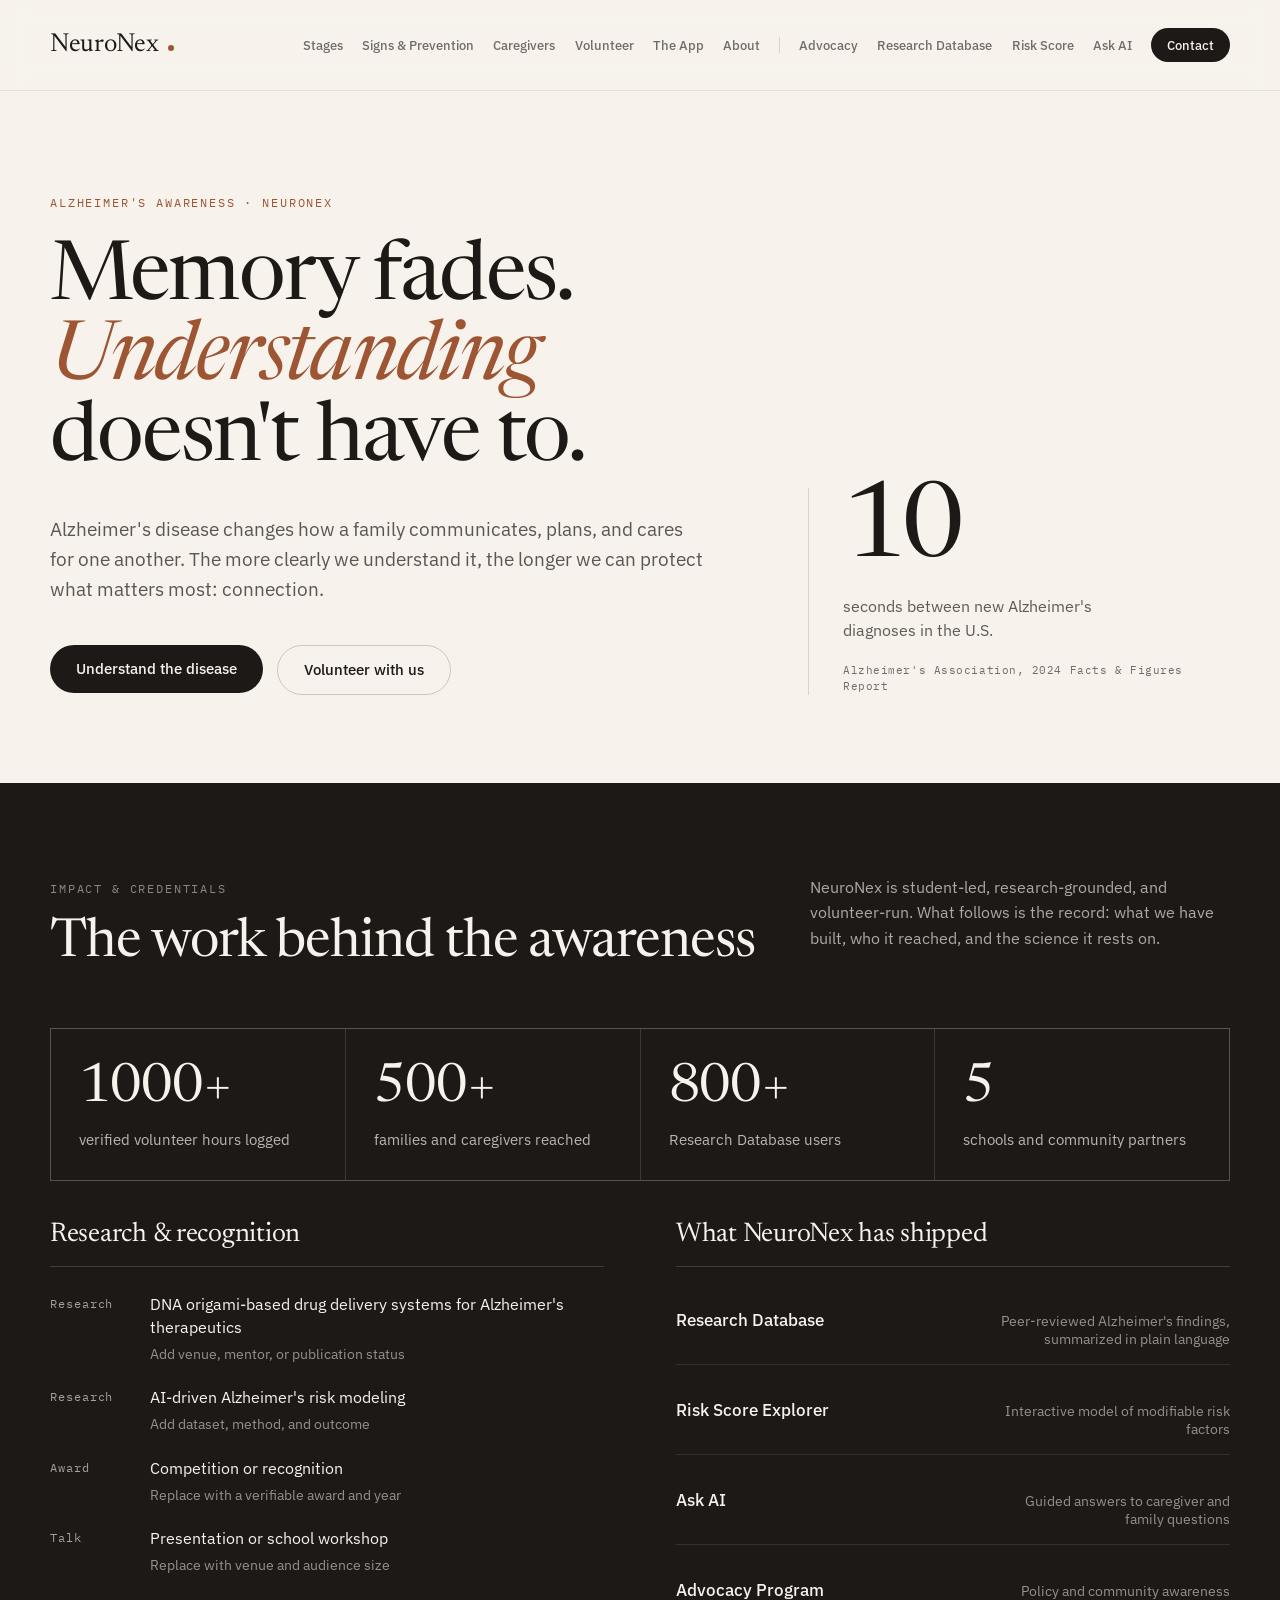
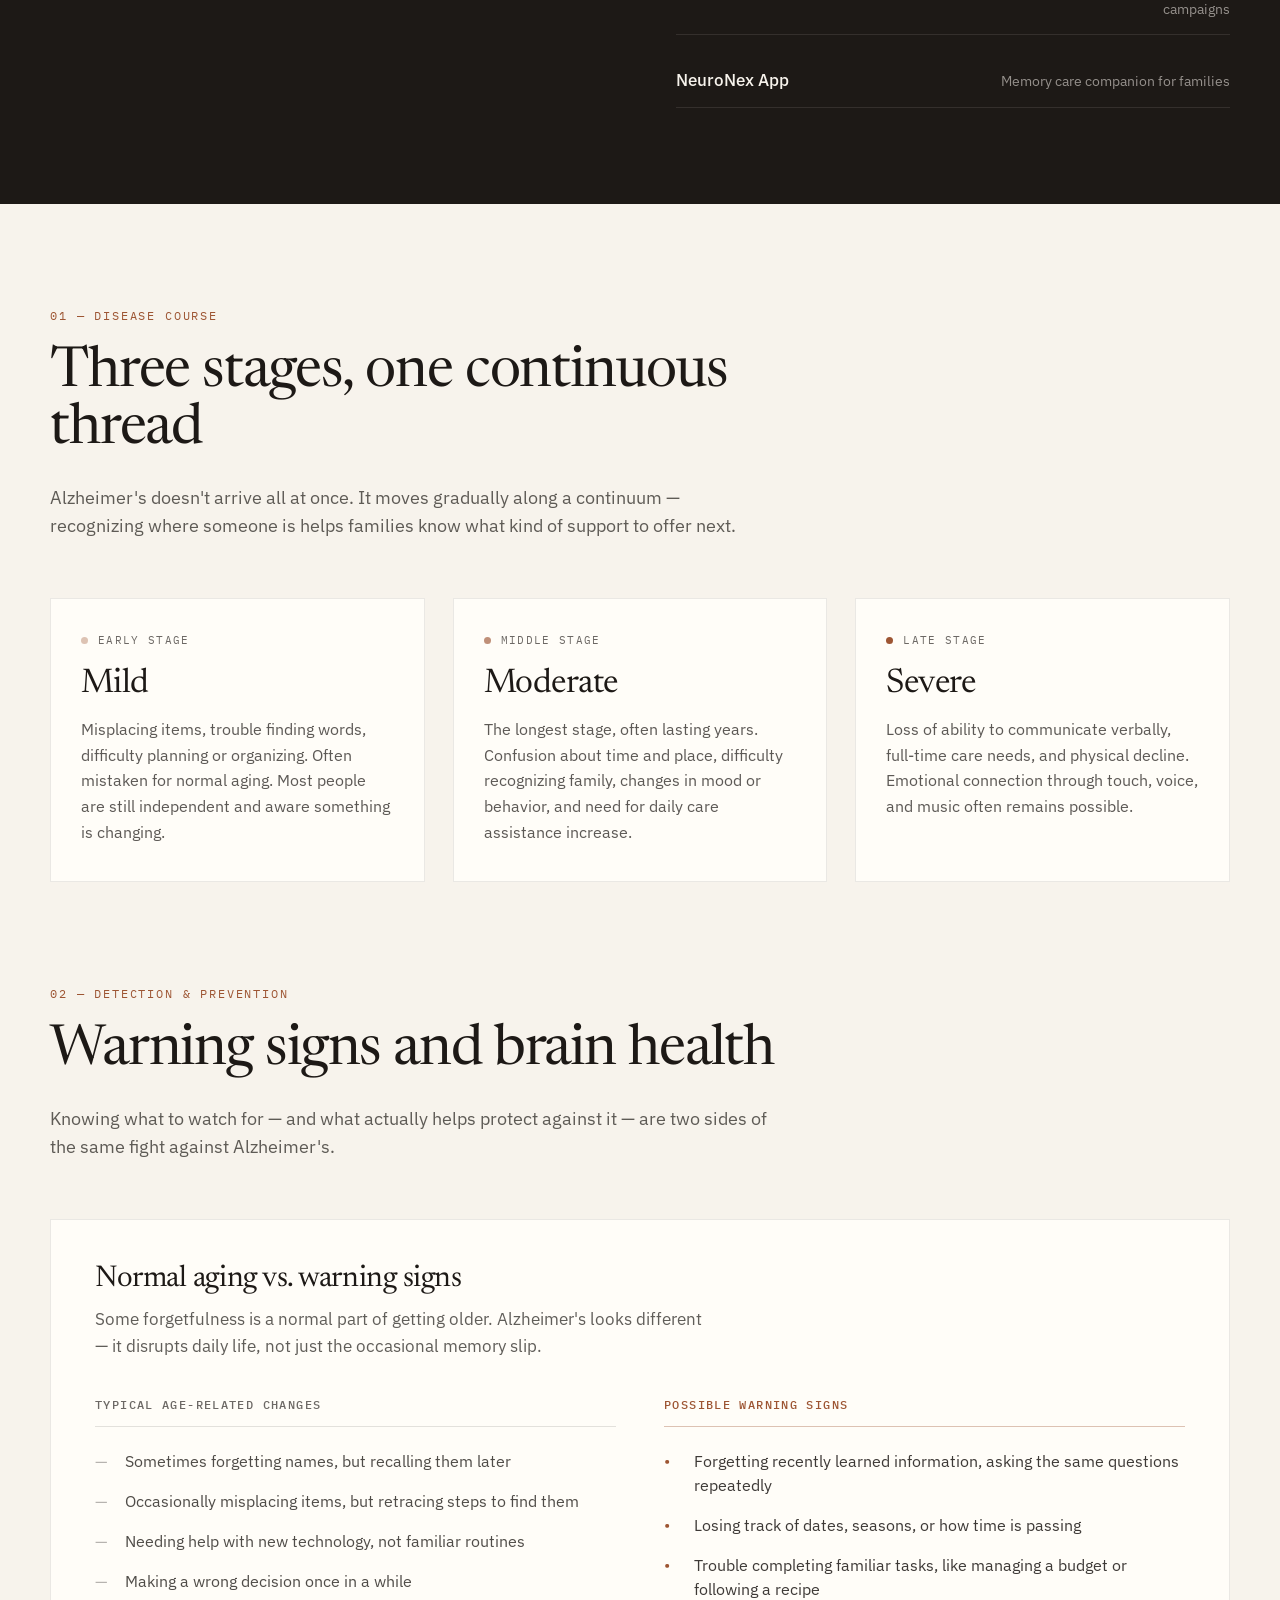
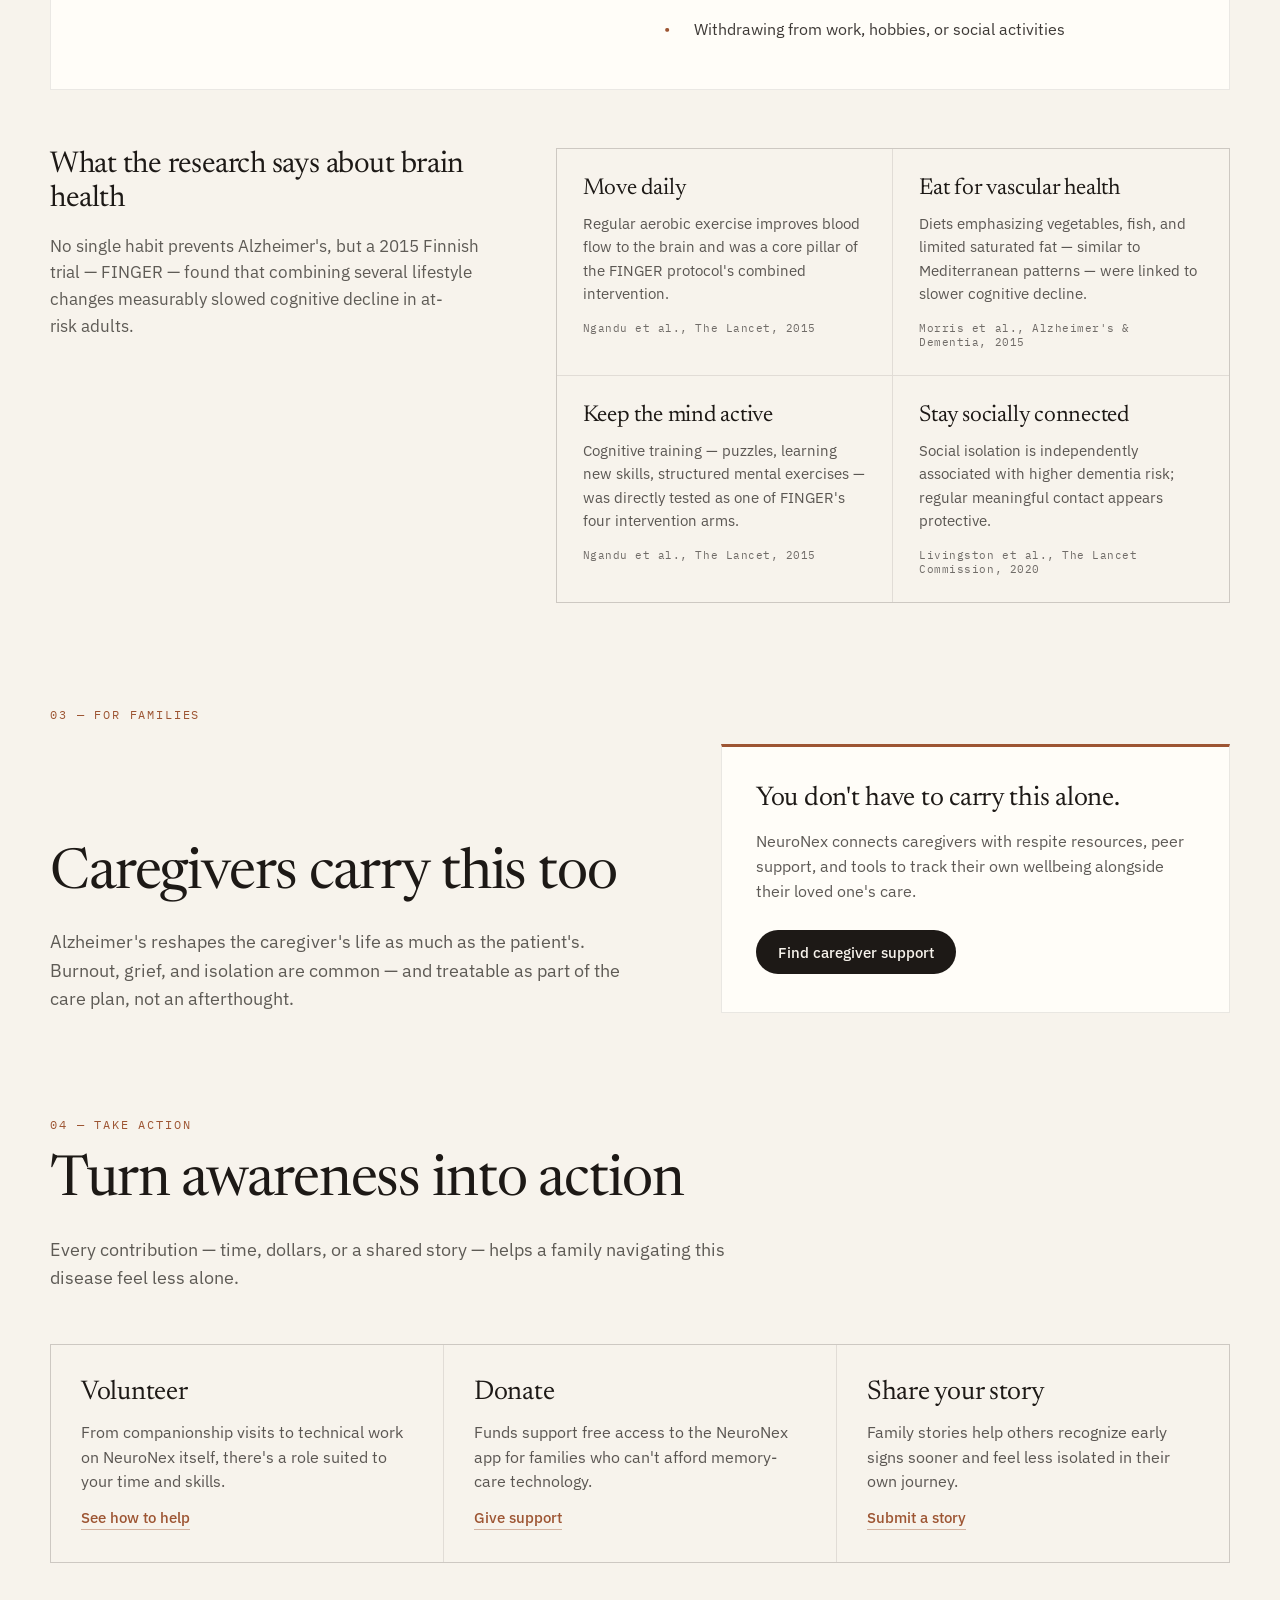
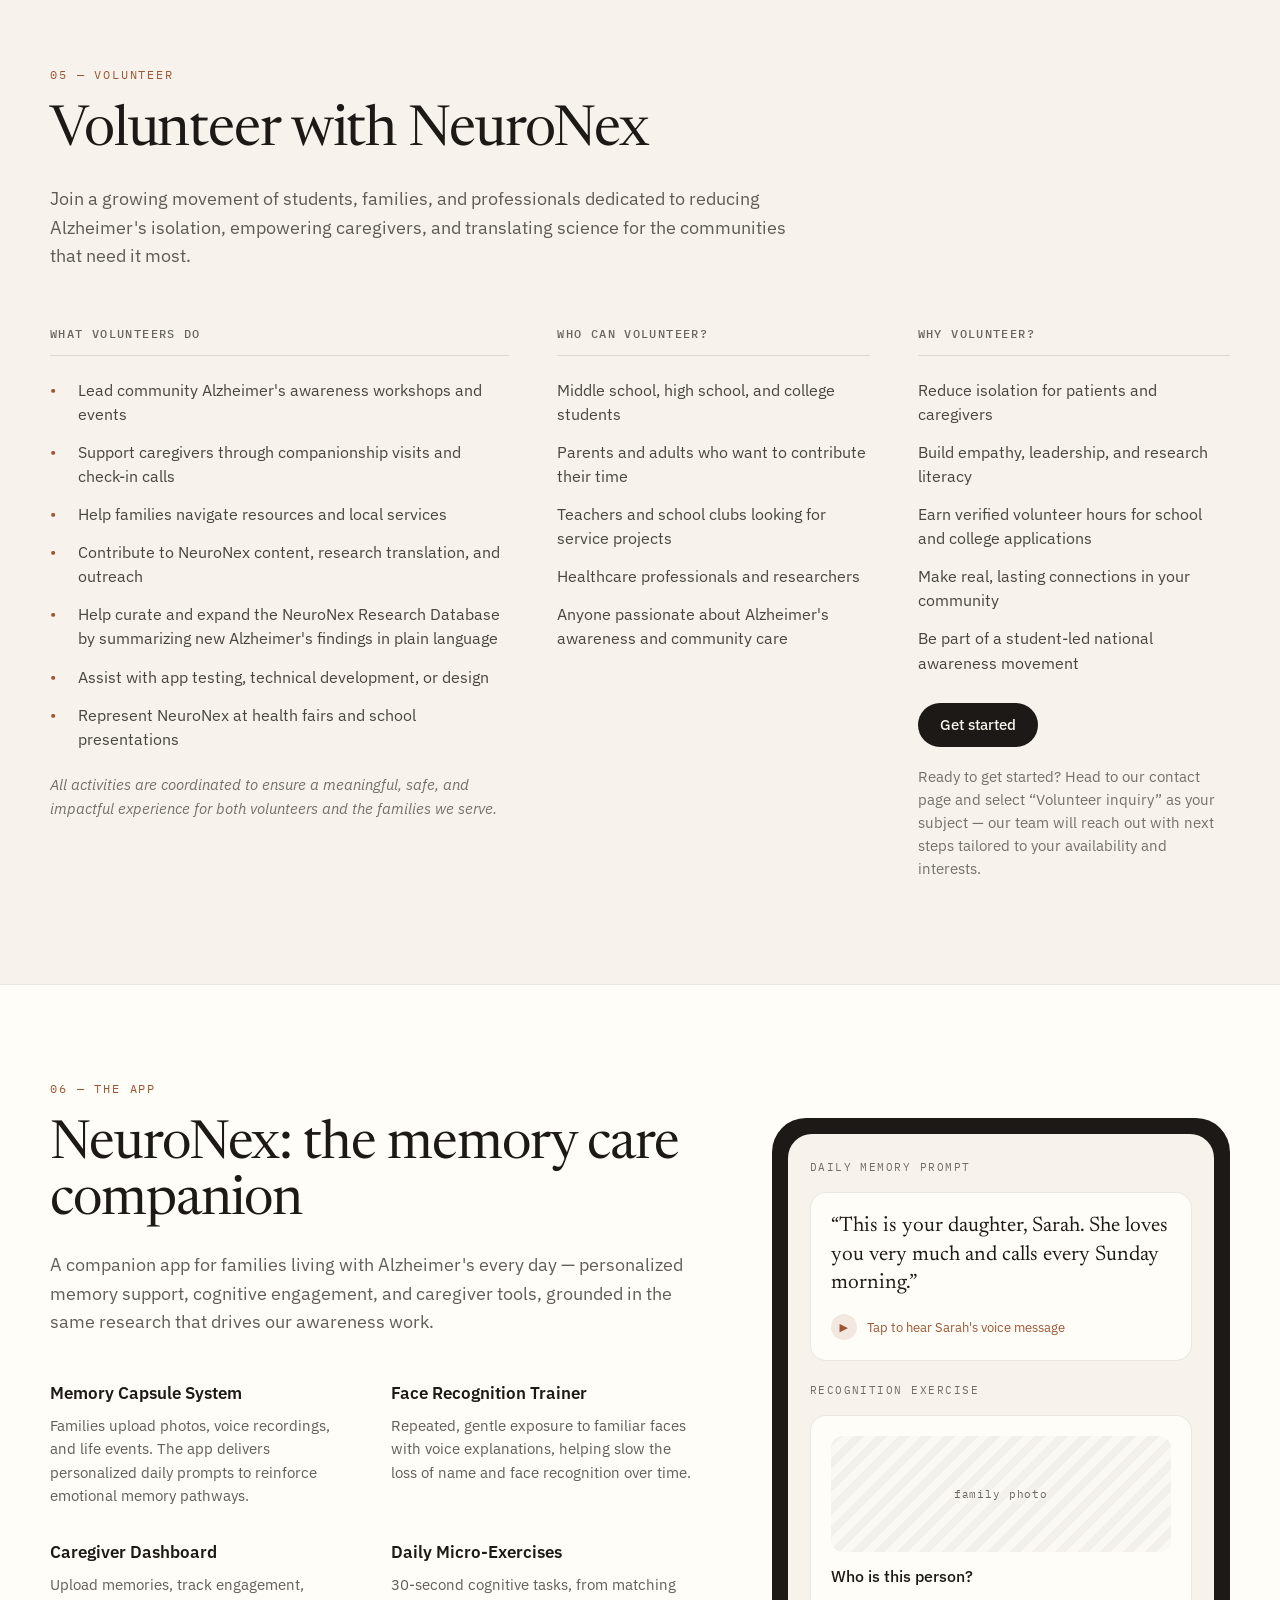
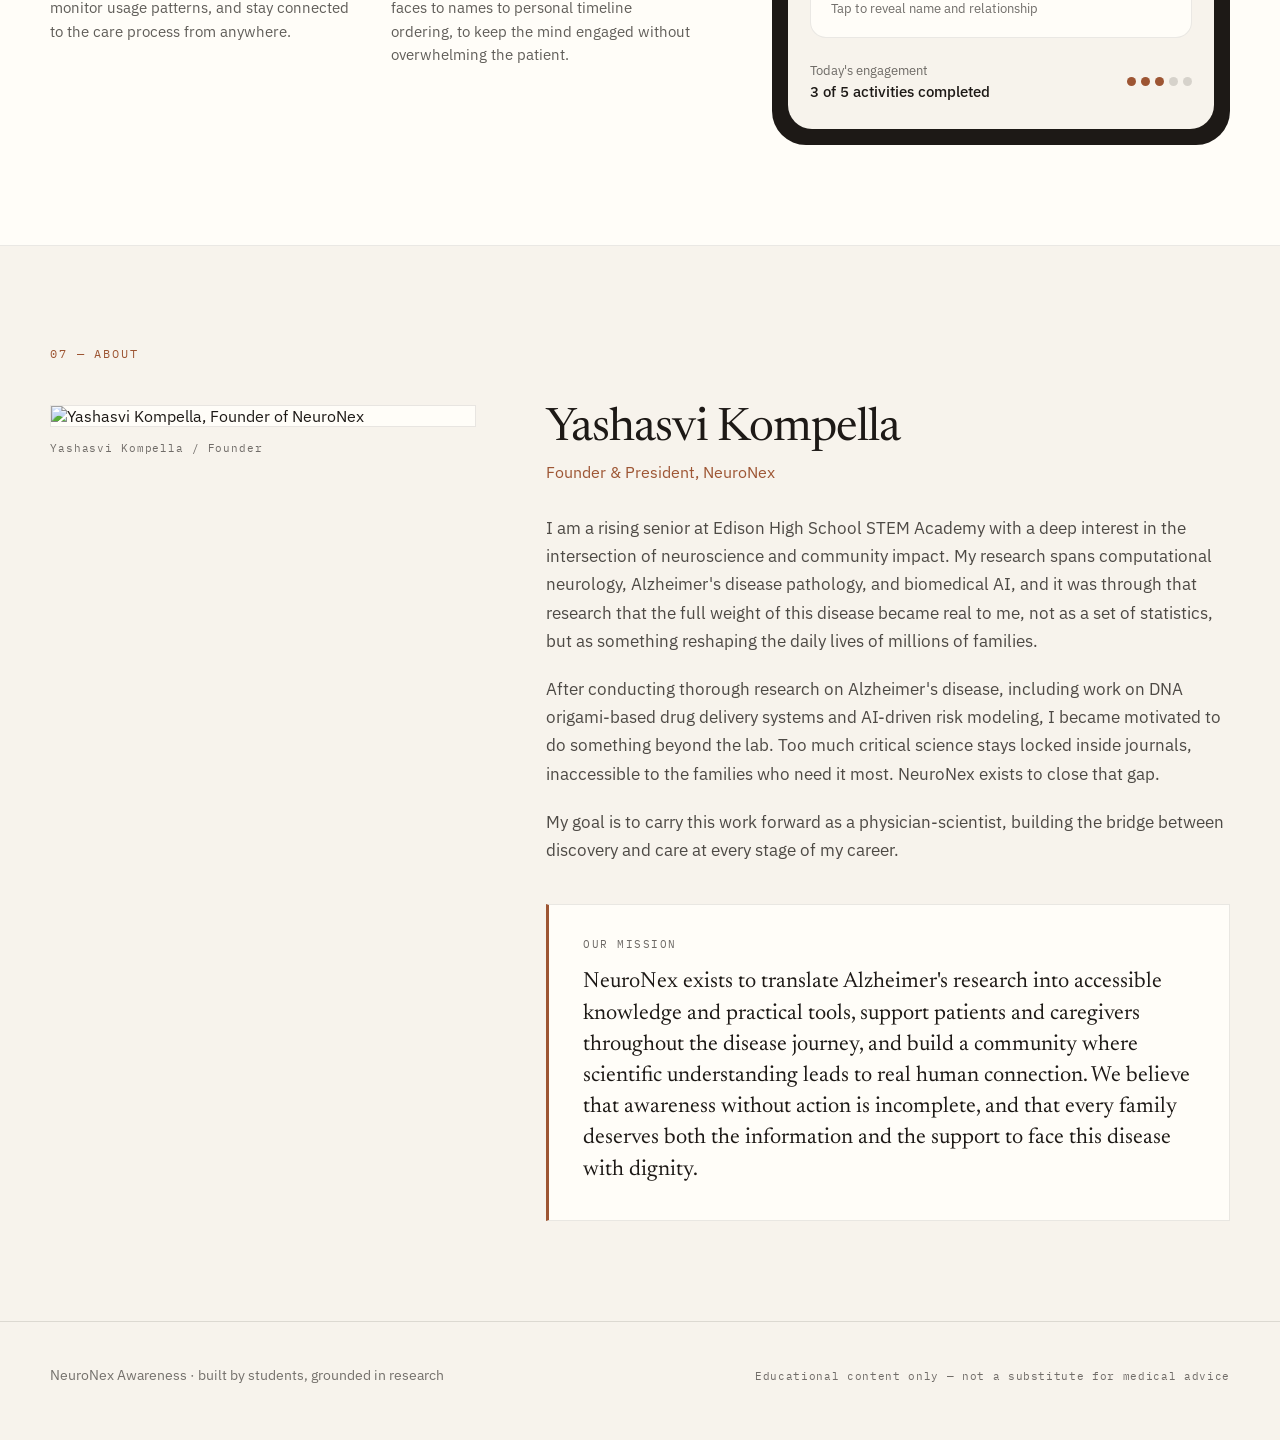
==== commit 07332d2b: "Add files via upload" ====
--- a/index.html
+++ b/index.html
@@ -1,367 +1,581 @@
-<!DOCTYPE html>
-<html lang="en">
-<head>
-<meta charset="UTF-8">
-<meta name="viewport" content="width=device-width, initial-scale=1.0">
-<title>NeuroNex — Understanding Alzheimer's</title>
+<!DOCTYPE html><html lang="en"><head>
+<meta charset="utf-8">
+<meta name="viewport" content="width=device-width, initial-scale=1">
+<title>NeuroNex Foundation | Alzheimer's Research Translated for Families &mdash; Edison, NJ</title>
+<meta name="description" content="NeuroNex Foundation is a student-led 501(c)(3) in Edison, New Jersey translating peer-reviewed Alzheimer's research into plain language for patients and caregivers. Free research database, legislative advocacy tracker, and volunteer opportunities.">
+<link rel="canonical" href="https://neuronexfoundation.org/">
+<meta name="robots" content="index, follow, max-image-preview:large">
+<meta property="og:type" content="website">
+<meta property="og:site_name" content="NeuroNex Foundation">
+<meta property="og:title" content="NeuroNex Foundation | Alzheimer's Research, Translated">
+<meta property="og:description" content="Student-led 501(c)(3) translating Alzheimer's research into plain language for families and caregivers.">
+<meta property="og:url" content="https://neuronexfoundation.org/">
+<meta name="twitter:card" content="summary_large_image">
 <link rel="preconnect" href="https://fonts.googleapis.com">
 <link rel="preconnect" href="https://fonts.gstatic.com" crossorigin>
-<link href="https://fonts.googleapis.com/css2?family=Fraunces:opsz,wght@9..144,400;9..144,500;9..144,600&family=Newsreader:ital,wght@0,400;0,500;1,400&family=Space+Mono:wght@400;700&display=swap" rel="stylesheet">
-<link rel="stylesheet" href="styles.css?v=8">
-</head>
+<link href="https://fonts.googleapis.com/css2?family=IBM+Plex+Mono:wght@400;500&family=IBM+Plex+Sans:wght@400;500;600&family=Newsreader:ital,opsz,wght@0,6..72,300..700;1,6..72,300..700&display=swap" rel="stylesheet">
+<script type="application/ld+json">
+{
+  "@context": "https://schema.org",
+  "@type": "NGO",
+  "name": "NeuroNex Foundation",
+  "alternateName": "NeuroNex",
+  "url": "https://neuronexfoundation.org/",
+  "description": "Student-led 501(c)(3) nonprofit translating Alzheimer's disease research into accessible knowledge and practical tools for patients and caregivers.",
+  "foundingDate": "2025",
+  "founder": { "@type": "Person", "name": "Yashasvi Kompella" },
+  "address": { "@type": "PostalAddress", "addressLocality": "Edison", "addressRegion": "NJ", "addressCountry": "US" },
+  "areaServed": { "@type": "State", "name": "New Jersey" },
+  "knowsAbout": ["Alzheimer's disease", "dementia caregiving", "Alzheimer's research", "neurodegenerative disease advocacy"]
+}
+</script>
+<style>
+    .sc-placeholder{background:color-mix(in srgb,currentColor 8%,transparent);
+      border:1px solid color-mix(in srgb,currentColor 50%,transparent);
+      border-radius:2px;box-sizing:border-box;overflow:hidden}
+    @keyframes sc-shine{0%{background-position:100% 50%}100%{background-position:0% 50%}}
+    html.sc-dc-streaming .sc-placeholder,
+    html.sc-dc-streaming .sc-interp.sc-missing{position:relative;
+      background:color-mix(in srgb,currentColor 5%,transparent);
+      border-color:transparent}
+    html.sc-dc-streaming .sc-placeholder::before,
+    html.sc-dc-streaming .sc-interp.sc-missing::before{content:'';
+      position:absolute;inset:0;pointer-events:none;
+      background:linear-gradient(90deg,rgba(217,119,87,0) 25%,rgba(247,225,211,.95) 37%,rgba(217,119,87,0) 63%);
+      background-size:400% 100%;animation:sc-shine 1.4s ease infinite}
+    html.sc-dc-streaming .sc-placeholder:nth-child(n+9 of .sc-placeholder)::before,
+    html.sc-dc-streaming .sc-interp.sc-missing:nth-child(n+9 of .sc-interp.sc-missing)::before{animation:none;
+      background:color-mix(in srgb,currentColor 8%,transparent)}
+    .sc-placeholder-error{padding:4px 8px;font:11px/1.4 ui-monospace,monospace;
+      color:color-mix(in srgb,currentColor 70%,transparent);word-break:break-word}
+    .sc-interp.sc-missing{display:inline-block;width:2em;height:1em;overflow:hidden;
+      vertical-align:text-bottom;background:rgba(255,255,255,.3);border:1px solid rgba(0,0,0,.5);
+      border-radius:2px;box-sizing:border-box;color:transparent;
+      user-select:none}
+    .sc-interp.sc-unresolved{font-family:ui-monospace,monospace;font-size:.85em;
+      color:color-mix(in srgb,currentColor 50%,transparent);
+      background:color-mix(in srgb,currentColor 10%,transparent);border-radius:3px;
+      padding:0 3px}
+    .sc-host.sc-has-error{position:relative}
+    .sc-logic-error{position:absolute;top:8px;left:8px;z-index:2147483647;max-width:60ch;
+      padding:6px 10px;background:#b00020;color:#fff;font:12px/1.4 ui-monospace,monospace;
+      border-radius:4px;white-space:pre-wrap;pointer-events:none}
+    /* Mirrors PRINT_BASELINE_CSS in apps/web deck-stage-export.ts — keep both
+       in sync until dc-runtime regains a build step. */
+    @media print {
+      @page { margin: 0.5cm; }
+      figure, table { break-inside: avoid; }
+      #dc-root, #dc-root > .sc-host { height: auto; }
+      *, *::before, *::after {
+        print-color-adjust: exact; -webkit-print-color-adjust: exact;
+        backdrop-filter: none !important; -webkit-backdrop-filter: none !important;
+        animation-delay: -99s !important; animation-duration: .001s !important;
+        animation-iteration-count: 1 !important; animation-fill-mode: both !important;
+        animation-play-state: running !important; transition-duration: 0s !important;
+      }
+    }
+  </style>
+<meta charset="utf-8">
+<meta name="viewport" content="width=device-width, initial-scale=1">
+
+<style>x-dc{display:none!important}</style><style></style><style>html,body{height:100%;margin:0}#dc-root,#dc-root>.sc-host{height:100%}</style><link rel="preconnect" href="https://fonts.googleapis.com" data-dc-tpl="1"><link rel="preconnect" href="https://fonts.gstatic.com" data-dc-tpl="2"><style data-dc-tpl="3">/* cyrillic-ext */
+
+/* cyrillic */
+
+/* vietnamese */
+
+/* latin-ext */
+
+/* latin */
+
+/* cyrillic-ext */
+
+/* cyrillic */
+
+/* vietnamese */
+
+/* latin-ext */
+
+/* latin */
+
+/* cyrillic-ext */
+
+/* cyrillic */
+
+/* greek */
+
+/* vietnamese */
+
+/* latin-ext */
+
+/* latin */
+
+/* cyrillic-ext */
+
+/* cyrillic */
+
+/* greek */
+
+/* vietnamese */
+
+/* latin-ext */
+
+/* latin */
+
+/* cyrillic-ext */
+
+/* cyrillic */
+
+/* greek */
+
+/* vietnamese */
+
+/* latin-ext */
+
+/* latin */
+
+/* vietnamese */
+
+/* latin-ext */
+
+/* latin */
+
+/* vietnamese */
+
+/* latin-ext */
+
+/* latin */
+
+</style><style data-dc-tpl="4">
+  body { margin: 0; background: #f7f3ec; color: #1d1916; font-family: "IBM Plex Sans", system-ui, sans-serif; -webkit-font-smoothing: antialiased; }
+  a { color: #9d5533; text-decoration: none; }
+  a:hover { color: #1d1916; }
+  ::selection { background: #eddcd0; }
+</style></head>
 <body>
-
-<nav>
-  <div class="wrap">
-    <a href="index.html" class="brand">Neuro<span>Nex</span></a>
-    <ul class="nav-links">
-      <li><a href="index.html#stages">Stages</a></li>
-      <li><a href="index.html#signs">Signs &amp; Prevention</a></li>
-      <li><a href="index.html#caregivers">Caregivers</a></li>
-      <li><a href="index.html#volunteer">Volunteer</a></li>
-      <li><a href="index.html#app">The App</a></li>
-      <li><a href="index.html#about">About</a></li>
-      <li><a href="advocacy.html">Advocacy</a></li>
-      <li><a href="ai.html">Ask AI</a></li>
-      <li><a href="risk-explorer.html">Risk Score</a></li>
-      <li><a href="research-database.html">Research Database</a></li>
-      <li><a href="contact.html">Contact</a></li>
-    </ul>
-    <button class="hamburger" id="hamburgerBtn" aria-label="Toggle menu" aria-expanded="false" aria-controls="mobileMenu">
-      <span></span><span></span><span></span>
-    </button>
-  </div>
-  <div class="mobile-menu" id="mobileMenu">
-    <a href="index.html#stages">Stages</a>
-    <a href="index.html#signs">Signs &amp; Prevention</a>
-    <a href="index.html#caregivers">Caregivers</a>
-    <a href="index.html#volunteer">Volunteer</a>
-    <a href="index.html#app">The App</a>
-    <a href="index.html#about">About</a>
-    <a href="advocacy.html">Advocacy</a>
-    <a href="ai.html">Ask AI</a>
-    <a href="risk-explorer.html">Risk Score</a>
-    <a href="research-database.html">Research Database</a>
-    <a href="contact.html">Contact</a>
-  </div>
-</nav>
-
-<header class="hero">
-  <div class="wrap">
-    <div class="eyebrow">Alzheimer's Awareness · NeuroNex</div>
-    <h1>Memory fades.<br><span class="fade-word" id="fadeWord">Understanding doesn't have to.</span></h1>
-    <div class="hero-grid">
-      <p class="hero-sub">Alzheimer's disease changes how a family communicates, plans, and cares for one another. The more clearly we understand it, the longer we can protect what matters most: connection.</p>
-      <div class="stat-card">
-        <div class="stat-num" id="statNum">0</div>
-        <div class="stat-label">seconds between new Alzheimer's diagnoses in the U.S.</div>
-        <div class="stat-cite">Alzheimer's Association, 2024 Facts &amp; Figures Report</div>
-      </div>
-    </div>
-  </div>
-</header>
-
-<section id="stages">
-  <div class="wrap">
-    <div class="section-head">
-      <div>
-        <div class="section-num">01 — Disease Course</div>
-        <h2>Three stages, one continuous thread</h2>
-      </div>
-      <p class="lede">Alzheimer's doesn't arrive all at once. It moves gradually along a continuum — recognizing where someone is helps families know what kind of support to offer next.</p>
-    </div>
-
-    <div class="timeline-wrap reveal">
-      <div class="stages">
-        <div class="stage-card">
-          <div class="stage-node"></div>
-          <div class="stage-tag">Early Stage</div>
-          <h3>Mild</h3>
-          <p>Misplacing items, trouble finding words, difficulty planning or organizing. Often mistaken for normal aging. Most people are still independent and aware something is changing.</p>
-        </div>
-        <div class="stage-card">
-          <div class="stage-node"></div>
-          <div class="stage-tag">Middle Stage</div>
-          <h3>Moderate</h3>
-          <p>The longest stage, often lasting years. Confusion about time and place, difficulty recognizing family, changes in mood or behavior, and need for daily care assistance increase.</p>
-        </div>
-        <div class="stage-card">
-          <div class="stage-node"></div>
-          <div class="stage-tag">Late Stage</div>
-          <h3>Severe</h3>
-          <p>Loss of ability to communicate verbally, full-time care needs, and physical decline. Emotional connection through touch, voice, and music often remains possible.</p>
-        </div>
-      </div>
-    </div>
-  </div>
-</section>
-
-<section id="signs">
-  <div class="wrap">
-    <div class="section-head">
-      <div>
-        <div class="section-num">02 — Detection &amp; Prevention</div>
-        <h2>Warning signs and brain health</h2>
-      </div>
-      <p class="lede">Knowing what to watch for — and what actually helps protect against it — are two sides of the same fight against Alzheimer's.</p>
-    </div>
-
-    <div class="subsection">
-      <h3 class="subsection-head">Normal aging vs. warning signs</h3>
-      <p class="lede">Some forgetfulness is a normal part of getting older. Alzheimer's looks different — it disrupts daily life, not just the occasional memory slip.</p>
-
-      <div class="signs-grid reveal">
-        <div class="signs-col">
-          <h4>Typical age-related changes</h4>
-          <ul>
-            <li>Sometimes forgetting names, but recalling them later</li>
-            <li>Occasionally misplacing items, but retracing steps to find them</li>
-            <li>Needing help with new technology, not familiar routines</li>
-            <li>Making a wrong decision once in a while</li>
+<div id="dc-root"><div class="sc-host" data-sc-name="NeuroNex_Homepage__standalone_"><div data-dc-tpl="5" style="max-width: 100%; overflow-x: hidden;">
+
+  <header data-dc-tpl="6" style="position: sticky; top: 0px; z-index: 50; background: rgba(247, 243, 236, 0.92); backdrop-filter: blur(12px); border-bottom: 1px solid rgba(29, 25, 22, 0.09);">
+    <div data-dc-tpl="7" style="max-width: 1180px; margin: 0px auto; padding: 11px clamp(20px, 3vw, 40px); display: flex; align-items: center; justify-content: space-between; gap: 24px; min-height: 68px; flex-wrap: wrap;">
+      <a data-dc-tpl="8" href="#top" style="font-family: Newsreader, serif; font-size: 26px; letter-spacing: -0.01em; color: rgb(29, 25, 22); display: flex; align-items: baseline; gap: 9px; flex: 0 0 auto;">
+        NeuroNex
+        <span data-dc-tpl="9" style="width: 6px; height: 6px; border-radius: 50%; background: rgb(157, 85, 51); display: block;"></span>
+      </a>
+      <nav data-dc-tpl="10" style="display: flex; align-items: center; flex-wrap: wrap; justify-content: flex-end; gap: 10px clamp(12px, 1.5vw, 24px); font-size: clamp(12.5px, 1.05vw, 13.5px); font-weight: 500; color: rgba(29, 25, 22, 0.62); flex: 1 1 auto; min-width: 0px;">
+        <a data-dc-tpl="11" href="#stages" class="scp0" style="color: inherit; white-space: nowrap;">Stages</a>
+        <a data-dc-tpl="12" href="#signs" class="scp0" style="color: inherit; white-space: nowrap;">Signs &amp; Prevention</a>
+        <a data-dc-tpl="13" href="#caregivers" class="scp0" style="color: inherit; white-space: nowrap;">Caregivers</a>
+        <a data-dc-tpl="14" href="#volunteer" class="scp0" style="color: inherit; white-space: nowrap;">Volunteer</a>
+        <a data-dc-tpl="15" href="#app" class="scp0" style="color: inherit; white-space: nowrap;">The App</a>
+        <a data-dc-tpl="16" href="#about" class="scp0" style="color: inherit; white-space: nowrap;">About</a>
+        <span data-dc-tpl="17" style="width: 1px; height: 16px; background: rgba(29, 25, 22, 0.14);"></span>
+        <a data-dc-tpl="18" href="https://neuronexfoundation.org/advocacy.html" class="scp0" style="color: inherit; white-space: nowrap;">Advocacy</a>
+        <a data-dc-tpl="19" href="https://neuronexfoundation.org/research-database.html" class="scp0" style="color: inherit; white-space: nowrap;">Research Database</a>
+        <a data-dc-tpl="20" href="https://neuronexfoundation.org/risk-explorer.html" class="scp0" style="color: inherit; white-space: nowrap;">Risk Score</a>
+        <a data-dc-tpl="21" href="https://neuronexfoundation.org/ai.html" class="scp0" style="color: inherit; white-space: nowrap;">Ask AI</a>
+        <a data-dc-tpl="22" href="https://neuronexfoundation.org/contact.html" class="scp1" style="display: inline-flex; align-items: center; height: 34px; padding: 0px 16px; border-radius: 999px; background: rgb(29, 25, 22); color: rgb(247, 243, 236); font-weight: 500;">Contact</a>
+      </nav>
+    </div>
+  </header>
+
+  <section data-dc-tpl="23" id="top" data-screen-label="Hero" style="max-width: 1180px; margin: 0px auto; padding: 104px 40px 88px; display: grid; grid-template-columns: minmax(0px, 1.35fr) minmax(0px, 0.85fr); gap: 88px; align-items: end;">
+    <div data-dc-tpl="24">
+      <div data-dc-tpl="25" style="font-family: &quot;IBM Plex Mono&quot;, monospace; font-size: 11.5px; letter-spacing: 0.16em; text-transform: uppercase; color: rgb(157, 85, 51); margin-bottom: 30px;">Alzheimer's Awareness · NeuroNex</div>
+      <h1 data-dc-tpl="26" style="font-family: Newsreader, serif; font-weight: 400; font-size: clamp(52px, 6.4vw, 92px); line-height: 0.98; letter-spacing: -0.022em; margin: 0px 0px 34px; text-wrap: balance;">
+        Memory fades.<br data-dc-tpl="27">
+        <em data-dc-tpl="28" style="font-style: italic; color: rgb(157, 85, 51);">Understanding</em> doesn't have to.
+      </h1>
+      <p data-dc-tpl="29" style="max-width: 60ch; font-size: 18.5px; line-height: 1.62; color: rgba(29, 25, 22, 0.72); margin: 0px 0px 40px; text-wrap: pretty;">
+        Alzheimer's disease changes how a family communicates, plans, and cares for one another. The more clearly we understand it, the longer we can protect what matters most: connection.
+      </p>
+      <div data-dc-tpl="30" style="display: flex; gap: 14px; flex-wrap: wrap;">
+        <a data-dc-tpl="31" href="#stages" class="scp1" style="display: inline-flex; align-items: center; height: 48px; padding: 0px 26px; border-radius: 999px; background: rgb(29, 25, 22); color: rgb(247, 243, 236); font-size: 15px; font-weight: 500;">Understand the disease</a>
+        <a data-dc-tpl="32" href="#volunteer" class="scp2" style="display: inline-flex; align-items: center; height: 48px; padding: 0px 26px; border-radius: 999px; border: 1px solid rgba(29, 25, 22, 0.2); color: rgb(29, 25, 22); font-size: 15px; font-weight: 500;">Volunteer with us</a>
+      </div>
+    </div>
+
+    <figure data-dc-tpl="33" style="margin: 0px; border-left: 1px solid rgba(29, 25, 22, 0.14); padding-left: 34px;">
+      <div data-dc-tpl="34" style="font-family: Newsreader, serif; font-size: 104px; line-height: 0.86; letter-spacing: -0.03em; color: rgb(29, 25, 22); font-variant-numeric: tabular-nums;"><span class="sc-interp">10</span></div>
+      <div data-dc-tpl="35" style="font-size: 15.5px; line-height: 1.5; color: rgba(29, 25, 22, 0.7); margin-top: 18px; max-width: 26ch;">seconds between new Alzheimer's diagnoses in the U.S.</div>
+      <figcaption data-dc-tpl="36" style="font-family: &quot;IBM Plex Mono&quot;, monospace; font-size: 11px; letter-spacing: 0.05em; color: rgba(29, 25, 22, 0.62); margin-top: 20px; line-height: 1.5;">Alzheimer's Association, 2024 Facts &amp; Figures Report</figcaption>
+    </figure>
+  </section>
+
+  <section data-dc-tpl="37" id="impact" data-screen-label="Impact and credentials" style="background: rgb(29, 25, 22); color: rgb(247, 243, 236);">
+    <div data-dc-tpl="38" style="max-width: 1180px; margin: 0px auto; padding: 92px 40px 96px;">
+      <div data-dc-tpl="39" style="display: flex; align-items: baseline; justify-content: space-between; gap: 40px; flex-wrap: wrap; margin-bottom: 56px;">
+        <div data-dc-tpl="40">
+          <div data-dc-tpl="41" style="font-family: &quot;IBM Plex Mono&quot;, monospace; font-size: 11.5px; letter-spacing: 0.16em; text-transform: uppercase; color: rgba(247, 243, 236, 0.5); margin-bottom: 20px;">Impact &amp; Credentials</div>
+          <h2 data-dc-tpl="42" style="font-family: Newsreader, serif; font-weight: 400; font-size: clamp(38px, 4.2vw, 58px); line-height: 1.04; letter-spacing: -0.02em; margin: 0px; max-width: 24ch;">The work behind the awareness</h2>
+        </div>
+        <p data-dc-tpl="43" style="max-width: 42ch; font-size: 16px; line-height: 1.6; color: rgba(247, 243, 236, 0.66); margin: 0px;">NeuroNex is student-led, research-grounded, and volunteer-run. What follows is the record: what we have built, who it reached, and the science it rests on.</p>
+      </div>
+
+      <div data-dc-tpl="44" style="display: grid; grid-template-columns: repeat(4, minmax(0px, 1fr)); gap: 1px; background: rgba(247, 243, 236, 0.14); border: 1px solid rgba(247, 243, 236, 0.14); margin-bottom: 40px;">
+        
+          <div data-dc-tpl="46" style="background: rgb(29, 25, 22); padding: 32px 28px 30px;">
+            <div data-dc-tpl="47" style="font-family: Newsreader, serif; font-size: 54px; line-height: 1; letter-spacing: -0.02em; color: rgb(247, 243, 236); font-variant-numeric: tabular-nums;"><span class="sc-interp">1000+</span></div>
+            <div data-dc-tpl="48" style="font-size: 14.5px; line-height: 1.45; color: rgba(247, 243, 236, 0.72); margin-top: 14px;"><span class="sc-interp">verified volunteer hours logged</span></div>
+          </div>
+        
+          <div data-dc-tpl="46" style="background: rgb(29, 25, 22); padding: 32px 28px 30px;">
+            <div data-dc-tpl="47" style="font-family: Newsreader, serif; font-size: 54px; line-height: 1; letter-spacing: -0.02em; color: rgb(247, 243, 236); font-variant-numeric: tabular-nums;"><span class="sc-interp">500+</span></div>
+            <div data-dc-tpl="48" style="font-size: 14.5px; line-height: 1.45; color: rgba(247, 243, 236, 0.72); margin-top: 14px;"><span class="sc-interp">families and caregivers reached</span></div>
+          </div>
+        
+          <div data-dc-tpl="46" style="background: rgb(29, 25, 22); padding: 32px 28px 30px;">
+            <div data-dc-tpl="47" style="font-family: Newsreader, serif; font-size: 54px; line-height: 1; letter-spacing: -0.02em; color: rgb(247, 243, 236); font-variant-numeric: tabular-nums;"><span class="sc-interp">800+</span></div>
+            <div data-dc-tpl="48" style="font-size: 14.5px; line-height: 1.45; color: rgba(247, 243, 236, 0.72); margin-top: 14px;"><span class="sc-interp">Research Database users</span></div>
+          </div>
+        
+          <div data-dc-tpl="46" style="background: rgb(29, 25, 22); padding: 32px 28px 30px;">
+            <div data-dc-tpl="47" style="font-family: Newsreader, serif; font-size: 54px; line-height: 1; letter-spacing: -0.02em; color: rgb(247, 243, 236); font-variant-numeric: tabular-nums;"><span class="sc-interp">5</span></div>
+            <div data-dc-tpl="48" style="font-size: 14.5px; line-height: 1.45; color: rgba(247, 243, 236, 0.72); margin-top: 14px;"><span class="sc-interp">schools and community partners</span></div>
+          </div>
+        
+      </div>
+
+      <div data-dc-tpl="49" style="display: grid; grid-template-columns: minmax(0px, 1fr) minmax(0px, 1fr); gap: 72px;">
+        <div data-dc-tpl="50">
+          <h3 data-dc-tpl="51" style="font-family: Newsreader, serif; font-weight: 400; font-size: 27px; letter-spacing: -0.01em; margin: 0px 0px 26px; padding-bottom: 18px; border-bottom: 1px solid rgba(247, 243, 236, 0.16);">Research &amp; recognition</h3>
+          <div data-dc-tpl="52" style="display: flex; flex-direction: column; gap: 22px;">
+            
+              <div data-dc-tpl="54" style="display: grid; grid-template-columns: 78px minmax(0px, 1fr); gap: 22px; align-items: start;">
+                <div data-dc-tpl="55" style="font-family: &quot;IBM Plex Mono&quot;, monospace; font-size: 11.5px; letter-spacing: 0.08em; color: rgba(247, 243, 236, 0.62); padding-top: 3px;"><span class="sc-interp">Research</span></div>
+                <div data-dc-tpl="56">
+                  <div data-dc-tpl="57" style="font-size: 16px; line-height: 1.45; color: rgb(247, 243, 236);"><span class="sc-interp">DNA origami-based drug delivery systems for Alzheimer's therapeutics</span></div>
+                  <div data-dc-tpl="58" style="font-size: 13.5px; line-height: 1.5; color: rgba(247, 243, 236, 0.55); margin-top: 5px;"><span class="sc-interp">Add venue, mentor, or publication status</span></div>
+                </div>
+              </div>
+            
+              <div data-dc-tpl="54" style="display: grid; grid-template-columns: 78px minmax(0px, 1fr); gap: 22px; align-items: start;">
+                <div data-dc-tpl="55" style="font-family: &quot;IBM Plex Mono&quot;, monospace; font-size: 11.5px; letter-spacing: 0.08em; color: rgba(247, 243, 236, 0.62); padding-top: 3px;"><span class="sc-interp">Research</span></div>
+                <div data-dc-tpl="56">
+                  <div data-dc-tpl="57" style="font-size: 16px; line-height: 1.45; color: rgb(247, 243, 236);"><span class="sc-interp">AI-driven Alzheimer's risk modeling</span></div>
+                  <div data-dc-tpl="58" style="font-size: 13.5px; line-height: 1.5; color: rgba(247, 243, 236, 0.55); margin-top: 5px;"><span class="sc-interp">Add dataset, method, and outcome</span></div>
+                </div>
+              </div>
+            
+              <div data-dc-tpl="54" style="display: grid; grid-template-columns: 78px minmax(0px, 1fr); gap: 22px; align-items: start;">
+                <div data-dc-tpl="55" style="font-family: &quot;IBM Plex Mono&quot;, monospace; font-size: 11.5px; letter-spacing: 0.08em; color: rgba(247, 243, 236, 0.62); padding-top: 3px;"><span class="sc-interp">Award</span></div>
+                <div data-dc-tpl="56">
+                  <div data-dc-tpl="57" style="font-size: 16px; line-height: 1.45; color: rgb(247, 243, 236);"><span class="sc-interp">Competition or recognition</span></div>
+                  <div data-dc-tpl="58" style="font-size: 13.5px; line-height: 1.5; color: rgba(247, 243, 236, 0.55); margin-top: 5px;"><span class="sc-interp">Replace with a verifiable award and year</span></div>
+                </div>
+              </div>
+            
+              <div data-dc-tpl="54" style="display: grid; grid-template-columns: 78px minmax(0px, 1fr); gap: 22px; align-items: start;">
+                <div data-dc-tpl="55" style="font-family: &quot;IBM Plex Mono&quot;, monospace; font-size: 11.5px; letter-spacing: 0.08em; color: rgba(247, 243, 236, 0.62); padding-top: 3px;"><span class="sc-interp">Talk</span></div>
+                <div data-dc-tpl="56">
+                  <div data-dc-tpl="57" style="font-size: 16px; line-height: 1.45; color: rgb(247, 243, 236);"><span class="sc-interp">Presentation or school workshop</span></div>
+                  <div data-dc-tpl="58" style="font-size: 13.5px; line-height: 1.5; color: rgba(247, 243, 236, 0.55); margin-top: 5px;"><span class="sc-interp">Replace with venue and audience size</span></div>
+                </div>
+              </div>
+            
+          </div>
+        </div>
+
+        <div data-dc-tpl="59">
+          <h3 data-dc-tpl="60" style="font-family: Newsreader, serif; font-weight: 400; font-size: 27px; letter-spacing: -0.01em; margin: 0px 0px 26px; padding-bottom: 18px; border-bottom: 1px solid rgba(247, 243, 236, 0.16);">What NeuroNex has shipped</h3>
+          <div data-dc-tpl="61" style="display: flex; flex-direction: column; gap: 18px;">
+            
+              <a data-dc-tpl="63" href="https://neuronexfoundation.org/research-database.html" class="scp3" style="display: flex; align-items: baseline; justify-content: space-between; gap: 20px; padding: 16px 0px; border-bottom: 1px solid rgba(247, 243, 236, 0.1); color: rgb(247, 243, 236);">
+                <span data-dc-tpl="64" style="font-size: 16.5px; font-weight: 500;"><span class="sc-interp">Research Database</span></span>
+                <span data-dc-tpl="65" style="font-size: 13.5px; color: rgba(247, 243, 236, 0.55); text-align: right; max-width: 30ch;"><span class="sc-interp">Peer-reviewed Alzheimer's findings, summarized in plain language</span></span>
+              </a>
+            
+              <a data-dc-tpl="63" href="https://neuronexfoundation.org/risk-explorer.html" class="scp3" style="display: flex; align-items: baseline; justify-content: space-between; gap: 20px; padding: 16px 0px; border-bottom: 1px solid rgba(247, 243, 236, 0.1); color: rgb(247, 243, 236);">
+                <span data-dc-tpl="64" style="font-size: 16.5px; font-weight: 500;"><span class="sc-interp">Risk Score Explorer</span></span>
+                <span data-dc-tpl="65" style="font-size: 13.5px; color: rgba(247, 243, 236, 0.55); text-align: right; max-width: 30ch;"><span class="sc-interp">Interactive model of modifiable risk factors</span></span>
+              </a>
+            
+              <a data-dc-tpl="63" href="https://neuronexfoundation.org/ai.html" class="scp3" style="display: flex; align-items: baseline; justify-content: space-between; gap: 20px; padding: 16px 0px; border-bottom: 1px solid rgba(247, 243, 236, 0.1); color: rgb(247, 243, 236);">
+                <span data-dc-tpl="64" style="font-size: 16.5px; font-weight: 500;"><span class="sc-interp">Ask AI</span></span>
+                <span data-dc-tpl="65" style="font-size: 13.5px; color: rgba(247, 243, 236, 0.55); text-align: right; max-width: 30ch;"><span class="sc-interp">Guided answers to caregiver and family questions</span></span>
+              </a>
+            
+              <a data-dc-tpl="63" href="https://neuronexfoundation.org/advocacy.html" class="scp3" style="display: flex; align-items: baseline; justify-content: space-between; gap: 20px; padding: 16px 0px; border-bottom: 1px solid rgba(247, 243, 236, 0.1); color: rgb(247, 243, 236);">
+                <span data-dc-tpl="64" style="font-size: 16.5px; font-weight: 500;"><span class="sc-interp">Advocacy Program</span></span>
+                <span data-dc-tpl="65" style="font-size: 13.5px; color: rgba(247, 243, 236, 0.55); text-align: right; max-width: 30ch;"><span class="sc-interp">Policy and community awareness campaigns</span></span>
+              </a>
+            
+              <a data-dc-tpl="63" href="#app" class="scp3" style="display: flex; align-items: baseline; justify-content: space-between; gap: 20px; padding: 16px 0px; border-bottom: 1px solid rgba(247, 243, 236, 0.1); color: rgb(247, 243, 236);">
+                <span data-dc-tpl="64" style="font-size: 16.5px; font-weight: 500;"><span class="sc-interp">NeuroNex App</span></span>
+                <span data-dc-tpl="65" style="font-size: 13.5px; color: rgba(247, 243, 236, 0.55); text-align: right; max-width: 30ch;"><span class="sc-interp">Memory care companion for families</span></span>
+              </a>
+            
+          </div>
+        </div>
+      </div>
+    </div>
+  </section>
+
+  <section data-dc-tpl="66" id="stages" data-screen-label="Stages" style="max-width: 1180px; margin: 0px auto; padding: 104px 40px 0px;">
+    <div data-dc-tpl="67" style="font-family: &quot;IBM Plex Mono&quot;, monospace; font-size: 11.5px; letter-spacing: 0.16em; text-transform: uppercase; color: rgb(157, 85, 51); margin-bottom: 22px;">01 — Disease Course</div>
+    <h2 data-dc-tpl="68" style="font-family: Newsreader, serif; font-weight: 400; font-size: clamp(38px, 4.4vw, 60px); line-height: 1.02; letter-spacing: -0.02em; margin: 0px 0px 24px; max-width: 22ch;">Three stages, one continuous thread</h2>
+    <p data-dc-tpl="69" style="max-width: 66ch; font-size: 17.5px; line-height: 1.62; color: rgba(29, 25, 22, 0.7); margin: 0px 0px 58px; text-wrap: pretty;">Alzheimer's doesn't arrive all at once. It moves gradually along a continuum — recognizing where someone is helps families know what kind of support to offer next.</p>
+
+    <div data-dc-tpl="70" style="display: grid; grid-template-columns: repeat(3, minmax(0px, 1fr)); gap: 28px;">
+      <article data-dc-tpl="71" style="background: rgb(255, 253, 248); border: 1px solid rgba(29, 25, 22, 0.09); padding: 34px 30px 36px;">
+        <div data-dc-tpl="72" style="display: flex; align-items: center; gap: 10px; font-family: &quot;IBM Plex Mono&quot;, monospace; font-size: 11px; letter-spacing: 0.12em; text-transform: uppercase; color: rgba(29, 25, 22, 0.65);">
+          <span data-dc-tpl="73" style="width: 7px; height: 7px; border-radius: 50%; background: rgb(157, 85, 51); opacity: 0.35;"></span>Early Stage
+        </div>
+        <h3 data-dc-tpl="74" style="font-family: Newsreader, serif; font-weight: 400; font-size: 34px; letter-spacing: -0.015em; margin: 20px 0px 16px;">Mild</h3>
+        <p data-dc-tpl="75" style="font-size: 16px; line-height: 1.6; color: rgba(29, 25, 22, 0.72); margin: 0px; text-wrap: pretty;">Misplacing items, trouble finding words, difficulty planning or organizing. Often mistaken for normal aging. Most people are still independent and aware something is changing.</p>
+      </article>
+      <article data-dc-tpl="76" style="background: rgb(255, 253, 248); border: 1px solid rgba(29, 25, 22, 0.09); padding: 34px 30px 36px;">
+        <div data-dc-tpl="77" style="display: flex; align-items: center; gap: 10px; font-family: &quot;IBM Plex Mono&quot;, monospace; font-size: 11px; letter-spacing: 0.12em; text-transform: uppercase; color: rgba(29, 25, 22, 0.65);">
+          <span data-dc-tpl="78" style="width: 7px; height: 7px; border-radius: 50%; background: rgb(157, 85, 51); opacity: 0.65;"></span>Middle Stage
+        </div>
+        <h3 data-dc-tpl="79" style="font-family: Newsreader, serif; font-weight: 400; font-size: 34px; letter-spacing: -0.015em; margin: 20px 0px 16px;">Moderate</h3>
+        <p data-dc-tpl="80" style="font-size: 16px; line-height: 1.6; color: rgba(29, 25, 22, 0.72); margin: 0px; text-wrap: pretty;">The longest stage, often lasting years. Confusion about time and place, difficulty recognizing family, changes in mood or behavior, and need for daily care assistance increase.</p>
+      </article>
+      <article data-dc-tpl="81" style="background: rgb(255, 253, 248); border: 1px solid rgba(29, 25, 22, 0.09); padding: 34px 30px 36px;">
+        <div data-dc-tpl="82" style="display: flex; align-items: center; gap: 10px; font-family: &quot;IBM Plex Mono&quot;, monospace; font-size: 11px; letter-spacing: 0.12em; text-transform: uppercase; color: rgba(29, 25, 22, 0.65);">
+          <span data-dc-tpl="83" style="width: 7px; height: 7px; border-radius: 50%; background: rgb(157, 85, 51);"></span>Late Stage
+        </div>
+        <h3 data-dc-tpl="84" style="font-family: Newsreader, serif; font-weight: 400; font-size: 34px; letter-spacing: -0.015em; margin: 20px 0px 16px;">Severe</h3>
+        <p data-dc-tpl="85" style="font-size: 16px; line-height: 1.6; color: rgba(29, 25, 22, 0.72); margin: 0px; text-wrap: pretty;">Loss of ability to communicate verbally, full-time care needs, and physical decline. Emotional connection through touch, voice, and music often remains possible.</p>
+      </article>
+    </div>
+  </section>
+
+  <section data-dc-tpl="86" id="signs" data-screen-label="Signs and prevention" style="max-width: 1180px; margin: 0px auto; padding: 104px 40px 0px;">
+    <div data-dc-tpl="87" style="font-family: &quot;IBM Plex Mono&quot;, monospace; font-size: 11.5px; letter-spacing: 0.16em; text-transform: uppercase; color: rgb(157, 85, 51); margin-bottom: 22px;">02 — Detection &amp; Prevention</div>
+    <h2 data-dc-tpl="88" style="font-family: Newsreader, serif; font-weight: 400; font-size: clamp(38px, 4.4vw, 60px); line-height: 1.02; letter-spacing: -0.02em; margin: 0px 0px 24px; max-width: 24ch;">Warning signs and brain health</h2>
+    <p data-dc-tpl="89" style="max-width: 66ch; font-size: 17.5px; line-height: 1.62; color: rgba(29, 25, 22, 0.7); margin: 0px 0px 58px; text-wrap: pretty;">Knowing what to watch for — and what actually helps protect against it — are two sides of the same fight against Alzheimer's.</p>
+
+    <div data-dc-tpl="90" style="background: rgb(255, 253, 248); border: 1px solid rgba(29, 25, 22, 0.09); padding: 44px 44px 48px; margin-bottom: 34px;">
+      <h3 data-dc-tpl="91" style="font-family: Newsreader, serif; font-weight: 400; font-size: 30px; letter-spacing: -0.015em; margin: 0px 0px 12px;">Normal aging vs. warning signs</h3>
+      <p data-dc-tpl="92" style="max-width: 62ch; font-size: 16.5px; line-height: 1.6; color: rgba(29, 25, 22, 0.7); margin: 0px 0px 38px;">Some forgetfulness is a normal part of getting older. Alzheimer's looks different — it disrupts daily life, not just the occasional memory slip.</p>
+      <div data-dc-tpl="93" style="display: grid; grid-template-columns: minmax(0px, 1fr) minmax(0px, 1fr); gap: 48px;">
+        <div data-dc-tpl="94">
+          <h4 data-dc-tpl="95" style="font-family: &quot;IBM Plex Mono&quot;, monospace; font-size: 11.5px; font-weight: 500; letter-spacing: 0.12em; text-transform: uppercase; color: rgba(29, 25, 22, 0.65); margin: 0px 0px 22px; padding-bottom: 14px; border-bottom: 1px solid rgba(29, 25, 22, 0.12);">Typical age-related changes</h4>
+          <ul data-dc-tpl="96" style="list-style: none; margin: 0px; padding: 0px; display: flex; flex-direction: column; gap: 16px;">
+            <li data-dc-tpl="97" style="display: grid; grid-template-columns: 18px minmax(0px, 1fr); gap: 12px; font-size: 15.5px; line-height: 1.55; color: rgba(29, 25, 22, 0.78);"><span data-dc-tpl="98" style="color: rgba(29, 25, 22, 0.32);">—</span>Sometimes forgetting names, but recalling them later</li>
+            <li data-dc-tpl="99" style="display: grid; grid-template-columns: 18px minmax(0px, 1fr); gap: 12px; font-size: 15.5px; line-height: 1.55; color: rgba(29, 25, 22, 0.78);"><span data-dc-tpl="100" style="color: rgba(29, 25, 22, 0.32);">—</span>Occasionally misplacing items, but retracing steps to find them</li>
+            <li data-dc-tpl="101" style="display: grid; grid-template-columns: 18px minmax(0px, 1fr); gap: 12px; font-size: 15.5px; line-height: 1.55; color: rgba(29, 25, 22, 0.78);"><span data-dc-tpl="102" style="color: rgba(29, 25, 22, 0.32);">—</span>Needing help with new technology, not familiar routines</li>
+            <li data-dc-tpl="103" style="display: grid; grid-template-columns: 18px minmax(0px, 1fr); gap: 12px; font-size: 15.5px; line-height: 1.55; color: rgba(29, 25, 22, 0.78);"><span data-dc-tpl="104" style="color: rgba(29, 25, 22, 0.32);">—</span>Making a wrong decision once in a while</li>
           </ul>
         </div>
-        <div class="signs-col warn">
-          <h4>Possible warning signs</h4>
-          <ul>
-            <li>Forgetting recently learned information, asking the same questions repeatedly</li>
-            <li>Losing track of dates, seasons, or how time is passing</li>
-            <li>Trouble completing familiar tasks, like managing a budget or following a recipe</li>
-            <li>Withdrawing from work, hobbies, or social activities</li>
+        <div data-dc-tpl="105">
+          <h4 data-dc-tpl="106" style="font-family: &quot;IBM Plex Mono&quot;, monospace; font-size: 11.5px; font-weight: 500; letter-spacing: 0.12em; text-transform: uppercase; color: rgb(157, 85, 51); margin: 0px 0px 22px; padding-bottom: 14px; border-bottom: 1px solid rgba(157, 85, 51, 0.35);">Possible warning signs</h4>
+          <ul data-dc-tpl="107" style="list-style: none; margin: 0px; padding: 0px; display: flex; flex-direction: column; gap: 16px;">
+            <li data-dc-tpl="108" style="display: grid; grid-template-columns: 18px minmax(0px, 1fr); gap: 12px; font-size: 15.5px; line-height: 1.55; color: rgba(29, 25, 22, 0.86);"><span data-dc-tpl="109" style="color: rgb(157, 85, 51);">•</span>Forgetting recently learned information, asking the same questions repeatedly</li>
+            <li data-dc-tpl="110" style="display: grid; grid-template-columns: 18px minmax(0px, 1fr); gap: 12px; font-size: 15.5px; line-height: 1.55; color: rgba(29, 25, 22, 0.86);"><span data-dc-tpl="111" style="color: rgb(157, 85, 51);">•</span>Losing track of dates, seasons, or how time is passing</li>
+            <li data-dc-tpl="112" style="display: grid; grid-template-columns: 18px minmax(0px, 1fr); gap: 12px; font-size: 15.5px; line-height: 1.55; color: rgba(29, 25, 22, 0.86);"><span data-dc-tpl="113" style="color: rgb(157, 85, 51);">•</span>Trouble completing familiar tasks, like managing a budget or following a recipe</li>
+            <li data-dc-tpl="114" style="display: grid; grid-template-columns: 18px minmax(0px, 1fr); gap: 12px; font-size: 15.5px; line-height: 1.55; color: rgba(29, 25, 22, 0.86);"><span data-dc-tpl="115" style="color: rgb(157, 85, 51);">•</span>Withdrawing from work, hobbies, or social activities</li>
           </ul>
         </div>
       </div>
     </div>
 
-    <div class="subsection" id="prevention">
-      <h3 class="subsection-head">What the research says about brain health</h3>
-      <p class="lede">No single habit prevents Alzheimer's, but a 2015 Finnish trial — FINGER — found that combining several lifestyle changes measurably slowed cognitive decline in at-risk adults.</p>
-
-      <div class="prevent-grid reveal">
-        <div class="pcard">
-          <svg viewBox="0 0 24 24" fill="none" stroke-width="1.5"><path d="M12 2v20M5 9l7-7 7 7M5 15l7 7 7-7" stroke-linecap="round" stroke-linejoin="round"/></svg>
-          <h3>Move daily</h3>
-          <p>Regular aerobic exercise improves blood flow to the brain and was a core pillar of the FINGER protocol's combined intervention.</p>
-          <div class="cite">Ngandu et al., The Lancet, 2015</div>
-        </div>
-        <div class="pcard">
-          <svg viewBox="0 0 24 24" fill="none" stroke-width="1.5"><circle cx="12" cy="12" r="9"/><path d="M8 12h8M12 8v8"/></svg>
-          <h3>Eat for vascular health</h3>
-          <p>Diets emphasizing vegetables, fish, and limited saturated fat — similar to Mediterranean patterns — were linked to slower cognitive decline.</p>
-          <div class="cite">Morris et al., Alzheimer's &amp; Dementia, 2015</div>
-        </div>
-        <div class="pcard">
-          <svg viewBox="0 0 24 24" fill="none" stroke-width="1.5"><path d="M4 19h16M4 15h10M4 11h16M4 7h10" stroke-linecap="round"/></svg>
-          <h3>Keep the mind active</h3>
-          <p>Cognitive training — puzzles, learning new skills, structured mental exercises — was directly tested as one of FINGER's four intervention arms.</p>
-          <div class="cite">Ngandu et al., The Lancet, 2015</div>
-        </div>
-        <div class="pcard">
-          <svg viewBox="0 0 24 24" fill="none" stroke-width="1.5"><circle cx="8" cy="8" r="3"/><circle cx="16" cy="16" r="3"/><path d="M10.5 9.5l3 3"/></svg>
-          <h3>Stay socially connected</h3>
-          <p>Social isolation is independently associated with higher dementia risk; regular meaningful contact appears protective.</p>
-          <div class="cite">Livingston et al., The Lancet Commission, 2020</div>
-        </div>
-      </div>
-    </div>
-  </div>
-</section>
-
-<section id="caregivers">
-  <div class="wrap">
-    <div class="section-head">
-      <div>
-        <div class="section-num">03 — For Families</div>
-        <h2>Caregivers carry this too</h2>
-      </div>
-      <p class="lede">Alzheimer's reshapes the caregiver's life as much as the patient's. Burnout, grief, and isolation are common — and treatable as part of the care plan, not an afterthought.</p>
-    </div>
-
-    <div class="care-strip reveal">
-      <div>
-        <h3>You don't have to carry this alone.</h3>
-        <p>NeuroNex connects caregivers with respite resources, peer support, and tools to track their own wellbeing alongside their loved one's care.</p>
-      </div>
-      <a href="contact.html" class="btn">Find caregiver support</a>
-    </div>
-  </div>
-</section>
-
-<section id="involved">
-  <div class="wrap">
-    <div class="section-head">
-      <div>
-        <div class="section-num">04 — Take Action</div>
-        <h2>Turn awareness into action</h2>
-      </div>
-      <p class="lede">Every contribution — time, dollars, or a shared story — helps a family navigating this disease feel less alone.</p>
-    </div>
-
-    <div class="involve-grid reveal">
-      <div class="involve-card">
-        <h3>Volunteer</h3>
-        <p>From companionship visits to technical work on NeuroNex itself, there's a role suited to your time and skills.</p>
-        <a href="#volunteer" class="btn btn-outline">See how to help</a>
-      </div>
-      <div class="involve-card">
-        <h3>Donate</h3>
-        <p>Funds support free access to the NeuroNex app for families who can't afford memory-care technology.</p>
-        <a href="contact.html" class="btn btn-outline">Give support</a>
-      </div>
-      <div class="involve-card">
-        <h3>Share your story</h3>
-        <p>Family stories help others recognize early signs sooner and feel less isolated in their own journey.</p>
-        <a href="contact.html#story" class="btn btn-outline">Submit a story</a>
-      </div>
-    </div>
-  </div>
-</section>
-
-<section id="volunteer">
-  <div class="wrap">
-    <div class="section-head">
-      <div>
-        <div class="section-num">05 — Volunteer</div>
-        <h2>Volunteer with NeuroNex</h2>
-      </div>
-      <p class="lede">Join a growing movement of students, families, and professionals dedicated to reducing Alzheimer's isolation, empowering caregivers, and translating science for the communities that need it most.</p>
-    </div>
-
-    <div class="volunteer-grid reveal">
-      <div class="volunteer-col">
-        <h3>What volunteers do</h3>
-        <ul class="volunteer-list">
-          <li>Lead community Alzheimer's awareness workshops and events</li>
-          <li>Support caregivers through companionship visits and check-in calls</li>
-          <li>Help families navigate resources and local services</li>
-          <li>Contribute to NeuroNex content, research translation, and outreach</li>
-          <li>Help curate and expand the NeuroNex Research Database by summarizing new Alzheimer's findings in plain language</li>
-          <li>Assist with app testing, technical development, or design</li>
-          <li>Represent NeuroNex at health fairs and school presentations</li>
+    <div data-dc-tpl="116" style="display: grid; grid-template-columns: minmax(0px, 0.8fr) minmax(0px, 1.2fr); gap: 56px; align-items: start; padding-top: 24px;">
+      <div data-dc-tpl="117">
+        <h3 data-dc-tpl="118" style="font-family: Newsreader, serif; font-weight: 400; font-size: 30px; line-height: 1.14; letter-spacing: -0.015em; margin: 0px 0px 16px;">What the research says about brain health</h3>
+        <p data-dc-tpl="119" style="font-size: 16.5px; line-height: 1.62; color: rgba(29, 25, 22, 0.7); margin: 0px; text-wrap: pretty;">No single habit prevents Alzheimer's, but a 2015 Finnish trial — FINGER — found that combining several lifestyle changes measurably slowed cognitive decline in at-risk adults.</p>
+      </div>
+      <div data-dc-tpl="120" style="display: grid; grid-template-columns: minmax(0px, 1fr) minmax(0px, 1fr); gap: 1px; background: rgba(29, 25, 22, 0.1); border: 1px solid rgba(29, 25, 22, 0.1);">
+        
+          <div data-dc-tpl="122" style="background: rgb(247, 243, 236); padding: 28px 26px 26px;">
+            <h4 data-dc-tpl="123" style="font-family: Newsreader, serif; font-weight: 400; font-size: 23px; letter-spacing: -0.01em; margin: 0px 0px 12px;"><span class="sc-interp">Move daily</span></h4>
+            <p data-dc-tpl="124" style="font-size: 15px; line-height: 1.55; color: rgba(29, 25, 22, 0.72); margin: 0px 0px 16px;"><span class="sc-interp">Regular aerobic exercise improves blood flow to the brain and was a core pillar of the FINGER protocol's combined intervention.</span></p>
+            <div data-dc-tpl="125" style="font-family: &quot;IBM Plex Mono&quot;, monospace; font-size: 10.5px; letter-spacing: 0.05em; color: rgba(29, 25, 22, 0.62);"><span class="sc-interp">Ngandu et al., The Lancet, 2015</span></div>
+          </div>
+        
+          <div data-dc-tpl="122" style="background: rgb(247, 243, 236); padding: 28px 26px 26px;">
+            <h4 data-dc-tpl="123" style="font-family: Newsreader, serif; font-weight: 400; font-size: 23px; letter-spacing: -0.01em; margin: 0px 0px 12px;"><span class="sc-interp">Eat for vascular health</span></h4>
+            <p data-dc-tpl="124" style="font-size: 15px; line-height: 1.55; color: rgba(29, 25, 22, 0.72); margin: 0px 0px 16px;"><span class="sc-interp">Diets emphasizing vegetables, fish, and limited saturated fat — similar to Mediterranean patterns — were linked to slower cognitive decline.</span></p>
+            <div data-dc-tpl="125" style="font-family: &quot;IBM Plex Mono&quot;, monospace; font-size: 10.5px; letter-spacing: 0.05em; color: rgba(29, 25, 22, 0.62);"><span class="sc-interp">Morris et al., Alzheimer's &amp; Dementia, 2015</span></div>
+          </div>
+        
+          <div data-dc-tpl="122" style="background: rgb(247, 243, 236); padding: 28px 26px 26px;">
+            <h4 data-dc-tpl="123" style="font-family: Newsreader, serif; font-weight: 400; font-size: 23px; letter-spacing: -0.01em; margin: 0px 0px 12px;"><span class="sc-interp">Keep the mind active</span></h4>
+            <p data-dc-tpl="124" style="font-size: 15px; line-height: 1.55; color: rgba(29, 25, 22, 0.72); margin: 0px 0px 16px;"><span class="sc-interp">Cognitive training — puzzles, learning new skills, structured mental exercises — was directly tested as one of FINGER's four intervention arms.</span></p>
+            <div data-dc-tpl="125" style="font-family: &quot;IBM Plex Mono&quot;, monospace; font-size: 10.5px; letter-spacing: 0.05em; color: rgba(29, 25, 22, 0.62);"><span class="sc-interp">Ngandu et al., The Lancet, 2015</span></div>
+          </div>
+        
+          <div data-dc-tpl="122" style="background: rgb(247, 243, 236); padding: 28px 26px 26px;">
+            <h4 data-dc-tpl="123" style="font-family: Newsreader, serif; font-weight: 400; font-size: 23px; letter-spacing: -0.01em; margin: 0px 0px 12px;"><span class="sc-interp">Stay socially connected</span></h4>
+            <p data-dc-tpl="124" style="font-size: 15px; line-height: 1.55; color: rgba(29, 25, 22, 0.72); margin: 0px 0px 16px;"><span class="sc-interp">Social isolation is independently associated with higher dementia risk; regular meaningful contact appears protective.</span></p>
+            <div data-dc-tpl="125" style="font-family: &quot;IBM Plex Mono&quot;, monospace; font-size: 10.5px; letter-spacing: 0.05em; color: rgba(29, 25, 22, 0.62);"><span class="sc-interp">Livingston et al., The Lancet Commission, 2020</span></div>
+          </div>
+        
+      </div>
+    </div>
+  </section>
+
+  <section data-dc-tpl="126" id="caregivers" data-screen-label="Caregivers" style="max-width: 1180px; margin: 0px auto; padding: 104px 40px 0px;">
+    <div data-dc-tpl="127" style="font-family: &quot;IBM Plex Mono&quot;, monospace; font-size: 11.5px; letter-spacing: 0.16em; text-transform: uppercase; color: rgb(157, 85, 51); margin-bottom: 22px;">03 — For Families</div>
+    <div data-dc-tpl="128" style="display: grid; grid-template-columns: minmax(0px, 1fr) minmax(0px, 0.85fr); gap: 72px; align-items: end;">
+      <div data-dc-tpl="129">
+        <h2 data-dc-tpl="130" style="font-family: Newsreader, serif; font-weight: 400; font-size: clamp(38px, 4.4vw, 60px); line-height: 1.02; letter-spacing: -0.02em; margin: 0px 0px 24px; max-width: 20ch;">Caregivers carry this too</h2>
+        <p data-dc-tpl="131" style="max-width: 60ch; font-size: 17.5px; line-height: 1.62; color: rgba(29, 25, 22, 0.7); margin: 0px; text-wrap: pretty;">Alzheimer's reshapes the caregiver's life as much as the patient's. Burnout, grief, and isolation are common — and treatable as part of the care plan, not an afterthought.</p>
+      </div>
+      <div data-dc-tpl="132" style="background: rgb(255, 253, 248); border-width: 3px 1px 1px; border-style: solid; border-color: rgb(157, 85, 51) rgba(29, 25, 22, 0.09) rgba(29, 25, 22, 0.09); border-image: initial; padding: 36px 34px 38px;">
+        <h3 data-dc-tpl="133" style="font-family: Newsreader, serif; font-weight: 400; font-size: 27px; line-height: 1.16; letter-spacing: -0.01em; margin: 0px 0px 14px;">You don't have to carry this alone.</h3>
+        <p data-dc-tpl="134" style="font-size: 16px; line-height: 1.58; color: rgba(29, 25, 22, 0.72); margin: 0px 0px 26px;">NeuroNex connects caregivers with respite resources, peer support, and tools to track their own wellbeing alongside their loved one's care.</p>
+        <a data-dc-tpl="135" href="https://neuronexfoundation.org/contact.html" class="scp1" style="display: inline-flex; align-items: center; height: 44px; padding: 0px 22px; border-radius: 999px; background: rgb(29, 25, 22); color: rgb(247, 243, 236); font-size: 14.5px; font-weight: 500;">Find caregiver support</a>
+      </div>
+    </div>
+  </section>
+
+  <section data-dc-tpl="136" id="action" data-screen-label="Take action" style="max-width: 1180px; margin: 0px auto; padding: 104px 40px 0px;">
+    <div data-dc-tpl="137" style="font-family: &quot;IBM Plex Mono&quot;, monospace; font-size: 11.5px; letter-spacing: 0.16em; text-transform: uppercase; color: rgb(157, 85, 51); margin-bottom: 22px;">04 — Take Action</div>
+    <h2 data-dc-tpl="138" style="font-family: Newsreader, serif; font-weight: 400; font-size: clamp(38px, 4.4vw, 60px); line-height: 1.02; letter-spacing: -0.02em; margin: 0px 0px 24px; max-width: 22ch;">Turn awareness into action</h2>
+    <p data-dc-tpl="139" style="max-width: 66ch; font-size: 17.5px; line-height: 1.62; color: rgba(29, 25, 22, 0.7); margin: 0px 0px 52px; text-wrap: pretty;">Every contribution — time, dollars, or a shared story — helps a family navigating this disease feel less alone.</p>
+    <div data-dc-tpl="140" style="display: grid; grid-template-columns: repeat(3, minmax(0px, 1fr)); gap: 1px; background: rgba(29, 25, 22, 0.1); border: 1px solid rgba(29, 25, 22, 0.1);">
+      <div data-dc-tpl="141" style="background: rgb(247, 243, 236); padding: 34px 30px 32px; display: flex; flex-direction: column; gap: 14px; align-items: start;">
+        <h3 data-dc-tpl="142" style="font-family: Newsreader, serif; font-weight: 400; font-size: 27px; letter-spacing: -0.01em; margin: 0px;">Volunteer</h3>
+        <p data-dc-tpl="143" style="font-size: 15.5px; line-height: 1.58; color: rgba(29, 25, 22, 0.72); margin: 0px; flex: 1 1 0%;">From companionship visits to technical work on NeuroNex itself, there's a role suited to your time and skills.</p>
+        <a data-dc-tpl="144" href="#volunteer" style="font-size: 14.5px; font-weight: 500; border-bottom: 1px solid rgba(157, 85, 51, 0.4); padding-bottom: 2px;">See how to help</a>
+      </div>
+      <div data-dc-tpl="145" style="background: rgb(247, 243, 236); padding: 34px 30px 32px; display: flex; flex-direction: column; gap: 14px; align-items: start;">
+        <h3 data-dc-tpl="146" style="font-family: Newsreader, serif; font-weight: 400; font-size: 27px; letter-spacing: -0.01em; margin: 0px;">Donate</h3>
+        <p data-dc-tpl="147" style="font-size: 15.5px; line-height: 1.58; color: rgba(29, 25, 22, 0.72); margin: 0px; flex: 1 1 0%;">Funds support free access to the NeuroNex app for families who can't afford memory-care technology.</p>
+        <a data-dc-tpl="148" href="https://neuronexfoundation.org/contact.html" style="font-size: 14.5px; font-weight: 500; border-bottom: 1px solid rgba(157, 85, 51, 0.4); padding-bottom: 2px;">Give support</a>
+      </div>
+      <div data-dc-tpl="149" style="background: rgb(247, 243, 236); padding: 34px 30px 32px; display: flex; flex-direction: column; gap: 14px; align-items: start;">
+        <h3 data-dc-tpl="150" style="font-family: Newsreader, serif; font-weight: 400; font-size: 27px; letter-spacing: -0.01em; margin: 0px;">Share your story</h3>
+        <p data-dc-tpl="151" style="font-size: 15.5px; line-height: 1.58; color: rgba(29, 25, 22, 0.72); margin: 0px; flex: 1 1 0%;">Family stories help others recognize early signs sooner and feel less isolated in their own journey.</p>
+        <a data-dc-tpl="152" href="https://neuronexfoundation.org/contact.html#story" style="font-size: 14.5px; font-weight: 500; border-bottom: 1px solid rgba(157, 85, 51, 0.4); padding-bottom: 2px;">Submit a story</a>
+      </div>
+    </div>
+  </section>
+
+  <section data-dc-tpl="153" id="volunteer" data-screen-label="Volunteer" style="max-width: 1180px; margin: 0px auto; padding: 104px 40px 0px;">
+    <div data-dc-tpl="154" style="font-family: &quot;IBM Plex Mono&quot;, monospace; font-size: 11.5px; letter-spacing: 0.16em; text-transform: uppercase; color: rgb(157, 85, 51); margin-bottom: 22px;">05 — Volunteer</div>
+    <h2 data-dc-tpl="155" style="font-family: Newsreader, serif; font-weight: 400; font-size: clamp(38px, 4.4vw, 60px); line-height: 1.02; letter-spacing: -0.02em; margin: 0px 0px 24px; max-width: 20ch;">Volunteer with NeuroNex</h2>
+    <p data-dc-tpl="156" style="max-width: 68ch; font-size: 17.5px; line-height: 1.62; color: rgba(29, 25, 22, 0.7); margin: 0px 0px 56px; text-wrap: pretty;">Join a growing movement of students, families, and professionals dedicated to reducing Alzheimer's isolation, empowering caregivers, and translating science for the communities that need it most.</p>
+
+    <div data-dc-tpl="157" style="display: grid; grid-template-columns: minmax(0px, 1.25fr) minmax(0px, 0.85fr) minmax(0px, 0.85fr); gap: 48px; align-items: start;">
+      <div data-dc-tpl="158">
+        <h3 data-dc-tpl="159" style="font-family: &quot;IBM Plex Mono&quot;, monospace; font-size: 11.5px; font-weight: 500; letter-spacing: 0.12em; text-transform: uppercase; color: rgba(29, 25, 22, 0.65); margin: 0px 0px 22px; padding-bottom: 14px; border-bottom: 1px solid rgba(29, 25, 22, 0.12);">What volunteers do</h3>
+        <ul data-dc-tpl="160" style="list-style: none; margin: 0px 0px 22px; padding: 0px; display: flex; flex-direction: column; gap: 14px;">
+          <li data-dc-tpl="161" style="display: grid; grid-template-columns: 16px minmax(0px, 1fr); gap: 12px; font-size: 15.5px; line-height: 1.55; color: rgba(29, 25, 22, 0.8);"><span data-dc-tpl="162" style="color: rgb(157, 85, 51);">•</span>Lead community Alzheimer's awareness workshops and events</li>
+          <li data-dc-tpl="163" style="display: grid; grid-template-columns: 16px minmax(0px, 1fr); gap: 12px; font-size: 15.5px; line-height: 1.55; color: rgba(29, 25, 22, 0.8);"><span data-dc-tpl="164" style="color: rgb(157, 85, 51);">•</span>Support caregivers through companionship visits and check-in calls</li>
+          <li data-dc-tpl="165" style="display: grid; grid-template-columns: 16px minmax(0px, 1fr); gap: 12px; font-size: 15.5px; line-height: 1.55; color: rgba(29, 25, 22, 0.8);"><span data-dc-tpl="166" style="color: rgb(157, 85, 51);">•</span>Help families navigate resources and local services</li>
+          <li data-dc-tpl="167" style="display: grid; grid-template-columns: 16px minmax(0px, 1fr); gap: 12px; font-size: 15.5px; line-height: 1.55; color: rgba(29, 25, 22, 0.8);"><span data-dc-tpl="168" style="color: rgb(157, 85, 51);">•</span>Contribute to NeuroNex content, research translation, and outreach</li>
+          <li data-dc-tpl="169" style="display: grid; grid-template-columns: 16px minmax(0px, 1fr); gap: 12px; font-size: 15.5px; line-height: 1.55; color: rgba(29, 25, 22, 0.8);"><span data-dc-tpl="170" style="color: rgb(157, 85, 51);">•</span>Help curate and expand the NeuroNex Research Database by summarizing new Alzheimer's findings in plain language</li>
+          <li data-dc-tpl="171" style="display: grid; grid-template-columns: 16px minmax(0px, 1fr); gap: 12px; font-size: 15.5px; line-height: 1.55; color: rgba(29, 25, 22, 0.8);"><span data-dc-tpl="172" style="color: rgb(157, 85, 51);">•</span>Assist with app testing, technical development, or design</li>
+          <li data-dc-tpl="173" style="display: grid; grid-template-columns: 16px minmax(0px, 1fr); gap: 12px; font-size: 15.5px; line-height: 1.55; color: rgba(29, 25, 22, 0.8);"><span data-dc-tpl="174" style="color: rgb(157, 85, 51);">•</span>Represent NeuroNex at health fairs and school presentations</li>
         </ul>
-        <div class="volunteer-note">All activities are coordinated to ensure a meaningful, safe, and impactful experience for both volunteers and the families we serve.</div>
-      </div>
-      <div class="volunteer-col">
-        <h3>Who can volunteer?</h3>
-        <ul class="volunteer-list">
-          <li>Middle school, high school, and college students</li>
-          <li>Parents and adults who want to contribute their time</li>
-          <li>Teachers and school clubs looking for service projects</li>
-          <li>Healthcare professionals and researchers</li>
-          <li>Anyone passionate about Alzheimer's awareness and community care</li>
+        <p data-dc-tpl="175" style="font-size: 15px; line-height: 1.6; color: rgba(29, 25, 22, 0.6); margin: 0px; font-style: italic;">All activities are coordinated to ensure a meaningful, safe, and impactful experience for both volunteers and the families we serve.</p>
+      </div>
+      <div data-dc-tpl="176">
+        <h3 data-dc-tpl="177" style="font-family: &quot;IBM Plex Mono&quot;, monospace; font-size: 11.5px; font-weight: 500; letter-spacing: 0.12em; text-transform: uppercase; color: rgba(29, 25, 22, 0.65); margin: 0px 0px 22px; padding-bottom: 14px; border-bottom: 1px solid rgba(29, 25, 22, 0.12);">Who can volunteer?</h3>
+        <ul data-dc-tpl="178" style="list-style: none; margin: 0px; padding: 0px; display: flex; flex-direction: column; gap: 14px;">
+          <li data-dc-tpl="179" style="font-size: 15.5px; line-height: 1.55; color: rgba(29, 25, 22, 0.8);">Middle school, high school, and college students</li>
+          <li data-dc-tpl="180" style="font-size: 15.5px; line-height: 1.55; color: rgba(29, 25, 22, 0.8);">Parents and adults who want to contribute their time</li>
+          <li data-dc-tpl="181" style="font-size: 15.5px; line-height: 1.55; color: rgba(29, 25, 22, 0.8);">Teachers and school clubs looking for service projects</li>
+          <li data-dc-tpl="182" style="font-size: 15.5px; line-height: 1.55; color: rgba(29, 25, 22, 0.8);">Healthcare professionals and researchers</li>
+          <li data-dc-tpl="183" style="font-size: 15.5px; line-height: 1.55; color: rgba(29, 25, 22, 0.8);">Anyone passionate about Alzheimer's awareness and community care</li>
         </ul>
-        <h3 class="volunteer-subhead">Why volunteer?</h3>
-        <ul class="volunteer-list">
-          <li>Reduce isolation for patients and caregivers</li>
-          <li>Build empathy, leadership, and research literacy</li>
-          <li>Earn verified volunteer hours for school and college applications</li>
-          <li>Make real, lasting connections in your community</li>
-          <li>Be part of a student-led national awareness movement</li>
+      </div>
+      <div data-dc-tpl="184">
+        <h3 data-dc-tpl="185" style="font-family: &quot;IBM Plex Mono&quot;, monospace; font-size: 11.5px; font-weight: 500; letter-spacing: 0.12em; text-transform: uppercase; color: rgba(29, 25, 22, 0.65); margin: 0px 0px 22px; padding-bottom: 14px; border-bottom: 1px solid rgba(29, 25, 22, 0.12);">Why volunteer?</h3>
+        <ul data-dc-tpl="186" style="list-style: none; margin: 0px 0px 28px; padding: 0px; display: flex; flex-direction: column; gap: 14px;">
+          <li data-dc-tpl="187" style="font-size: 15.5px; line-height: 1.55; color: rgba(29, 25, 22, 0.8);">Reduce isolation for patients and caregivers</li>
+          <li data-dc-tpl="188" style="font-size: 15.5px; line-height: 1.55; color: rgba(29, 25, 22, 0.8);">Build empathy, leadership, and research literacy</li>
+          <li data-dc-tpl="189" style="font-size: 15.5px; line-height: 1.55; color: rgba(29, 25, 22, 0.8);">Earn verified volunteer hours for school and college applications</li>
+          <li data-dc-tpl="190" style="font-size: 15.5px; line-height: 1.55; color: rgba(29, 25, 22, 0.8);">Make real, lasting connections in your community</li>
+          <li data-dc-tpl="191" style="font-size: 15.5px; line-height: 1.55; color: rgba(29, 25, 22, 0.8);">Be part of a student-led national awareness movement</li>
         </ul>
-      </div>
-    </div>
-
-    <div class="volunteer-cta reveal">
-      <p>Ready to get started? Head to our contact page and select "Volunteer inquiry" as your subject — our team will reach out with next steps tailored to your availability and interests.</p>
-      <a href="contact.html" class="btn">Get started</a>
-    </div>
-  </div>
-</section>
-
-<section id="app">
-  <div class="wrap">
-    <div class="section-head">
-      <div>
-        <div class="section-num">06 — The App</div>
-        <h2>NeuroNex: the memory care companion</h2>
-      </div>
-      <p class="lede">A companion app for families living with Alzheimer's every day — personalized memory support, cognitive engagement, and caregiver tools, grounded in the same research that drives our awareness work.</p>
-    </div>
-
-    <div class="app-hero reveal">
-      <div class="app-text">
-        <div class="app-features">
-          <div class="app-feat">
-            <div class="app-feat-icon"><svg viewBox="0 0 24 24" fill="none" stroke-width="1.5"><path d="M12 2a5 5 0 1 0 0 10A5 5 0 0 0 12 2zm0 12c-5.33 0-8 2.67-8 4v2h16v-2c0-1.33-2.67-4-8-4z" stroke-linecap="round" stroke-linejoin="round"/></svg></div>
-            <div><h4>Memory Capsule System</h4><p>Families upload photos, voice recordings, and life events. The app delivers personalized daily prompts to reinforce emotional memory pathways.</p></div>
-          </div>
-          <div class="app-feat">
-            <div class="app-feat-icon"><svg viewBox="0 0 24 24" fill="none" stroke-width="1.5"><circle cx="12" cy="8" r="4"/><path d="M4 20c0-4 3.6-7 8-7s8 3 8 7" stroke-linecap="round"/></svg></div>
-            <div><h4>Face Recognition Trainer</h4><p>Repeated, gentle exposure to familiar faces with voice explanations, helping slow the loss of name and face recognition over time.</p></div>
-          </div>
-          <div class="app-feat">
-            <div class="app-feat-icon"><svg viewBox="0 0 24 24" fill="none" stroke-width="1.5"><rect x="3" y="3" width="18" height="18" rx="1"/><path d="M3 9h18M9 21V9"/></svg></div>
-            <div><h4>Caregiver Dashboard</h4><p>Upload memories, track engagement, monitor usage patterns, and stay connected to the care process from anywhere.</p></div>
-          </div>
-          <div class="app-feat">
-            <div class="app-feat-icon"><svg viewBox="0 0 24 24" fill="none" stroke-width="1.5"><path d="M12 20h9M16.5 3.5a2.121 2.121 0 013 3L7 19l-4 1 1-4L16.5 3.5z" stroke-linecap="round" stroke-linejoin="round"/></svg></div>
-            <div><h4>Daily Micro-Exercises</h4><p>30-second cognitive tasks, from matching faces to names to personal timeline ordering, to keep the mind engaged without overwhelming the patient.</p></div>
-          </div>
-        </div>
-      </div>
-      <div class="app-mockup">
-        <div class="app-mockup-bar">
-          <div class="app-mockup-dot"></div>
-          <div class="app-mockup-dot"></div>
-          <div class="app-mockup-dot"></div>
-        </div>
-        <div class="notification">
-          <div class="notif-label">Daily Memory Prompt</div>
-          <div class="notif-text">"This is your daughter, Sarah. She loves you very much and calls every Sunday morning."</div>
-          <div class="notif-sub">Tap to hear Sarah's voice message</div>
-        </div>
-        <div class="notification" style="margin-top:16px;">
-          <div class="notif-label">Recognition Exercise</div>
-          <div class="notif-text">Who is this person?</div>
-          <div class="notif-sub">Tap to reveal name and relationship</div>
-        </div>
-        <div class="app-progress">
-          <div class="progress-label">Today's engagement</div>
-          <div class="progress-bar"><div class="progress-fill"></div></div>
-          <div class="progress-text">3 of 5 activities completed</div>
-        </div>
-      </div>
-    </div>
-  </div>
-</section>
-
-<section id="about">
-  <div class="wrap">
-    <div class="section-head">
-      <div>
-        <div class="section-num">07 — About</div>
-      </div>
-    </div>
-
-    <div class="about-grid reveal">
-      <div>
-        <img class="about-photo" src="assets/yashasvi-kompella.png" alt="Yashasvi Kompella, Founder of NeuroNex">
-        <div class="about-photo-label">Yashasvi Kompella / Founder</div>
-      </div>
-      <div class="about-text">
-        <div class="about-name">Yashasvi Kompella</div>
-        <div class="about-role">Founder &amp; President, NeuroNex</div>
-        <p>I am a rising senior at Edison High School STEM Academy with a deep interest in the intersection of neuroscience and community impact. My research spans computational neurology, Alzheimer's disease pathology, and biomedical AI, and it was through that research that the full weight of this disease became real to me, not as a set of statistics, but as something reshaping the daily lives of millions of families.</p>
-        <p>After conducting thorough research on Alzheimer's disease, including work on DNA origami-based drug delivery systems and AI-driven risk modeling, I became motivated to do something beyond the lab. Too much critical science stays locked inside journals, inaccessible to the families who need it most. NeuroNex exists to close that gap.</p>
-        <p>My goal is to carry this work forward as a physician-scientist, building the bridge between discovery and care at every stage of my career.</p>
-        <div class="mission-block">
-          <div class="mission-label">Our Mission</div>
-          <p>NeuroNex exists to translate Alzheimer's research into accessible knowledge and practical tools, support patients and caregivers throughout the disease journey, and build a community where scientific understanding leads to real human connection. We believe that awareness without action is incomplete, and that every family deserves both the information and the support to face this disease with dignity.</p>
-        </div>
-      </div>
-    </div>
-  </div>
-</section>
-
-<footer>
-  <div class="wrap">
-    <div>NeuroNex Awareness · built by students, grounded in research</div>
-    <div>Educational content only — not a substitute for medical advice</div>
-  </div>
-</footer>
-
-<script src="nav.js"></script>
-<script src="awareness.js"></script>
-
-<script data-goatcounter="https://neuronex.goatcounter.com/count" async src="https://gc.zgo.at/count.js"></script>
-</body>
-</html>
+        <a data-dc-tpl="192" href="https://neuronexfoundation.org/contact.html" class="scp1" style="display: inline-flex; align-items: center; height: 44px; padding: 0px 22px; border-radius: 999px; background: rgb(29, 25, 22); color: rgb(247, 243, 236); font-size: 14.5px; font-weight: 500;">Get started</a>
+        <p data-dc-tpl="193" style="font-size: 14.5px; line-height: 1.6; color: rgba(29, 25, 22, 0.6); margin: 18px 0px 0px;">Ready to get started? Head to our contact page and select “Volunteer inquiry” as your subject — our team will reach out with next steps tailored to your availability and interests.</p>
+      </div>
+    </div>
+  </section>
+
+  <section data-dc-tpl="194" id="app" data-screen-label="The app" style="margin-top: 104px; background: rgb(255, 253, 248); border-top: 1px solid rgba(29, 25, 22, 0.09); border-bottom: 1px solid rgba(29, 25, 22, 0.09);">
+    <div data-dc-tpl="195" style="max-width: 1180px; margin: 0px auto; padding: 96px 40px 100px;">
+      <div data-dc-tpl="196" style="font-family: &quot;IBM Plex Mono&quot;, monospace; font-size: 11.5px; letter-spacing: 0.16em; text-transform: uppercase; color: rgb(157, 85, 51); margin-bottom: 22px;">06 — The App</div>
+      <div data-dc-tpl="197" style="display: grid; grid-template-columns: minmax(0px, 1.05fr) minmax(0px, 0.75fr); gap: 80px; align-items: start;">
+        <div data-dc-tpl="198">
+          <h2 data-dc-tpl="199" style="font-family: Newsreader, serif; font-weight: 400; font-size: clamp(38px, 4.2vw, 56px); line-height: 1.03; letter-spacing: -0.02em; margin: 0px 0px 22px; max-width: 22ch;">NeuroNex: the memory care companion</h2>
+          <p data-dc-tpl="200" style="max-width: 60ch; font-size: 17.5px; line-height: 1.62; color: rgba(29, 25, 22, 0.7); margin: 0px 0px 46px; text-wrap: pretty;">A companion app for families living with Alzheimer's every day — personalized memory support, cognitive engagement, and caregiver tools, grounded in the same research that drives our awareness work.</p>
+          <div data-dc-tpl="201" style="display: grid; grid-template-columns: minmax(0px, 1fr) minmax(0px, 1fr); gap: 34px 40px;">
+            <div data-dc-tpl="202">
+              <h4 data-dc-tpl="203" style="font-size: 16.5px; font-weight: 600; margin: 0px 0px 10px;">Memory Capsule System</h4>
+              <p data-dc-tpl="204" style="font-size: 15px; line-height: 1.55; color: rgba(29, 25, 22, 0.7); margin: 0px;">Families upload photos, voice recordings, and life events. The app delivers personalized daily prompts to reinforce emotional memory pathways.</p>
+            </div>
+            <div data-dc-tpl="205">
+              <h4 data-dc-tpl="206" style="font-size: 16.5px; font-weight: 600; margin: 0px 0px 10px;">Face Recognition Trainer</h4>
+              <p data-dc-tpl="207" style="font-size: 15px; line-height: 1.55; color: rgba(29, 25, 22, 0.7); margin: 0px;">Repeated, gentle exposure to familiar faces with voice explanations, helping slow the loss of name and face recognition over time.</p>
+            </div>
+            <div data-dc-tpl="208">
+              <h4 data-dc-tpl="209" style="font-size: 16.5px; font-weight: 600; margin: 0px 0px 10px;">Caregiver Dashboard</h4>
+              <p data-dc-tpl="210" style="font-size: 15px; line-height: 1.55; color: rgba(29, 25, 22, 0.7); margin: 0px;">Upload memories, track engagement, monitor usage patterns, and stay connected to the care process from anywhere.</p>
+            </div>
+            <div data-dc-tpl="211">
+              <h4 data-dc-tpl="212" style="font-size: 16.5px; font-weight: 600; margin: 0px 0px 10px;">Daily Micro-Exercises</h4>
+              <p data-dc-tpl="213" style="font-size: 15px; line-height: 1.55; color: rgba(29, 25, 22, 0.7); margin: 0px;">30-second cognitive tasks, from matching faces to names to personal timeline ordering, to keep the mind engaged without overwhelming the patient.</p>
+            </div>
+          </div>
+        </div>
+
+        <div data-dc-tpl="214" style="background: rgb(29, 25, 22); border-radius: 34px; padding: 16px;">
+          <div data-dc-tpl="215" style="background: rgb(247, 243, 236); border-radius: 24px; padding: 26px 22px 28px; display: flex; flex-direction: column; gap: 18px;">
+            <div data-dc-tpl="216" style="font-family: &quot;IBM Plex Mono&quot;, monospace; font-size: 10.5px; letter-spacing: 0.14em; text-transform: uppercase; color: rgba(29, 25, 22, 0.62);">Daily Memory Prompt</div>
+            <div data-dc-tpl="217" style="background: rgb(255, 253, 248); border: 1px solid rgba(29, 25, 22, 0.09); border-radius: 16px; padding: 20px;">
+              <p data-dc-tpl="218" style="font-family: Newsreader, serif; font-size: 21px; line-height: 1.35; margin: 0px 0px 16px;">“This is your daughter, Sarah. She loves you very much and calls every Sunday morning.”</p>
+              <div data-dc-tpl="219" style="display: flex; align-items: center; gap: 10px; font-size: 13px; color: rgb(157, 85, 51);"><span data-dc-tpl="220" style="width: 26px; height: 26px; border-radius: 50%; background: rgba(157, 85, 51, 0.12); display: flex; align-items: center; justify-content: center; font-size: 11px;">▶</span>Tap to hear Sarah's voice message</div>
+            </div>
+            <div data-dc-tpl="221" style="font-family: &quot;IBM Plex Mono&quot;, monospace; font-size: 10.5px; letter-spacing: 0.14em; text-transform: uppercase; color: rgba(29, 25, 22, 0.62); margin-top: 4px;">Recognition Exercise</div>
+            <div data-dc-tpl="222" style="background: rgb(255, 253, 248); border: 1px solid rgba(29, 25, 22, 0.09); border-radius: 16px; padding: 20px; display: flex; flex-direction: column; gap: 14px;">
+              <div data-dc-tpl="223" style="height: 116px; border-radius: 12px; background: repeating-linear-gradient(135deg, rgba(29, 25, 22, 0.055) 0px, rgba(29, 25, 22, 0.055) 8px, rgba(29, 25, 22, 0.02) 8px, rgba(29, 25, 22, 0.02) 16px); display: flex; align-items: center; justify-content: center; font-family: &quot;IBM Plex Mono&quot;, monospace; font-size: 10.5px; letter-spacing: 0.08em; color: rgba(29, 25, 22, 0.65);">family photo</div>
+              <div data-dc-tpl="224" style="font-size: 15.5px; font-weight: 500;">Who is this person?</div>
+              <div data-dc-tpl="225" style="font-size: 13px; color: rgba(29, 25, 22, 0.63);">Tap to reveal name and relationship</div>
+            </div>
+            <div data-dc-tpl="226" style="display: flex; align-items: center; justify-content: space-between; gap: 16px; padding-top: 6px;">
+              <div data-dc-tpl="227">
+                <div data-dc-tpl="228" style="font-size: 13px; color: rgba(29, 25, 22, 0.63);">Today's engagement</div>
+                <div data-dc-tpl="229" style="font-size: 15px; font-weight: 500; margin-top: 3px;">3 of 5 activities completed</div>
+              </div>
+              <div data-dc-tpl="230" style="display: flex; gap: 5px;">
+                <span data-dc-tpl="231" style="width: 9px; height: 9px; border-radius: 50%; background: rgb(157, 85, 51);"></span>
+                <span data-dc-tpl="232" style="width: 9px; height: 9px; border-radius: 50%; background: rgb(157, 85, 51);"></span>
+                <span data-dc-tpl="233" style="width: 9px; height: 9px; border-radius: 50%; background: rgb(157, 85, 51);"></span>
+                <span data-dc-tpl="234" style="width: 9px; height: 9px; border-radius: 50%; background: rgba(29, 25, 22, 0.15);"></span>
+                <span data-dc-tpl="235" style="width: 9px; height: 9px; border-radius: 50%; background: rgba(29, 25, 22, 0.15);"></span>
+              </div>
+            </div>
+          </div>
+        </div>
+      </div>
+    </div>
+  </section>
+
+  <section data-dc-tpl="236" id="about" data-screen-label="About the founder" style="max-width: 1180px; margin: 0px auto; padding: 100px 40px 0px;">
+    <div data-dc-tpl="237" style="font-family: &quot;IBM Plex Mono&quot;, monospace; font-size: 11.5px; letter-spacing: 0.16em; text-transform: uppercase; color: rgb(157, 85, 51); margin-bottom: 44px;">07 — About</div>
+    <div data-dc-tpl="238" style="display: grid; grid-template-columns: minmax(0px, 0.62fr) minmax(0px, 1fr); gap: 72px; align-items: start;">
+      <figure data-dc-tpl="239" style="margin: 0px;">
+        <img data-dc-tpl="240" src="blob:null/f9d35bb9-c600-4956-bb9a-93183f53f994" alt="Yashasvi Kompella, Founder of NeuroNex" style="width: 100%; display: block; border: 1px solid rgba(29, 25, 22, 0.1); background: rgb(255, 253, 248);">
+        <figcaption data-dc-tpl="241" style="font-family: &quot;IBM Plex Mono&quot;, monospace; font-size: 11px; letter-spacing: 0.08em; color: rgba(29, 25, 22, 0.62); margin-top: 14px;">Yashasvi Kompella / Founder</figcaption>
+      </figure>
+      <div data-dc-tpl="242">
+        <h2 data-dc-tpl="243" style="font-family: Newsreader, serif; font-weight: 400; font-size: clamp(34px, 3.6vw, 48px); line-height: 1.05; letter-spacing: -0.02em; margin: 0px 0px 8px;">Yashasvi Kompella</h2>
+        <div data-dc-tpl="244" style="font-size: 15.5px; color: rgb(157, 85, 51); margin-bottom: 32px;">Founder &amp; President, NeuroNex</div>
+        <div data-dc-tpl="245" style="display: flex; flex-direction: column; gap: 20px; max-width: 68ch;">
+          <p data-dc-tpl="246" style="font-size: 17px; line-height: 1.66; color: rgba(29, 25, 22, 0.78); margin: 0px; text-wrap: pretty;">I am a rising senior at Edison High School STEM Academy with a deep interest in the intersection of neuroscience and community impact. My research spans computational neurology, Alzheimer's disease pathology, and biomedical AI, and it was through that research that the full weight of this disease became real to me, not as a set of statistics, but as something reshaping the daily lives of millions of families.</p>
+          <p data-dc-tpl="247" style="font-size: 17px; line-height: 1.66; color: rgba(29, 25, 22, 0.78); margin: 0px; text-wrap: pretty;">After conducting thorough research on Alzheimer's disease, including work on DNA origami-based drug delivery systems and AI-driven risk modeling, I became motivated to do something beyond the lab. Too much critical science stays locked inside journals, inaccessible to the families who need it most. NeuroNex exists to close that gap.</p>
+          <p data-dc-tpl="248" style="font-size: 17px; line-height: 1.66; color: rgba(29, 25, 22, 0.78); margin: 0px; text-wrap: pretty;">My goal is to carry this work forward as a physician-scientist, building the bridge between discovery and care at every stage of my career.</p>
+        </div>
+        <div data-dc-tpl="249" style="margin-top: 40px; padding: 32px 34px 34px; background: rgb(255, 253, 248); border-width: 1px 1px 1px 3px; border-style: solid; border-color: rgba(29, 25, 22, 0.09) rgba(29, 25, 22, 0.09) rgba(29, 25, 22, 0.09) rgb(157, 85, 51); border-image: initial;">
+          <div data-dc-tpl="250" style="font-family: &quot;IBM Plex Mono&quot;, monospace; font-size: 11px; letter-spacing: 0.14em; text-transform: uppercase; color: rgba(29, 25, 22, 0.65); margin-bottom: 16px;">Our Mission</div>
+          <p data-dc-tpl="251" style="font-family: Newsreader, serif; font-size: 22px; line-height: 1.42; color: rgb(29, 25, 22); margin: 0px; text-wrap: pretty;">NeuroNex exists to translate Alzheimer's research into accessible knowledge and practical tools, support patients and caregivers throughout the disease journey, and build a community where scientific understanding leads to real human connection. We believe that awareness without action is incomplete, and that every family deserves both the information and the support to face this disease with dignity.</p>
+        </div>
+      </div>
+    </div>
+  </section>
+
+  <footer data-dc-tpl="252" style="margin-top: 100px; border-top: 1px solid rgba(29, 25, 22, 0.12);">
+    <div data-dc-tpl="253" style="max-width: 1180px; margin: 0px auto; padding: 44px 40px 56px; display: flex; align-items: baseline; justify-content: space-between; gap: 40px; flex-wrap: wrap;">
+      <div data-dc-tpl="254" style="font-size: 14px; color: rgba(29, 25, 22, 0.6);">NeuroNex Awareness · built by students, grounded in research</div>
+      <div data-dc-tpl="255" style="font-family: &quot;IBM Plex Mono&quot;, monospace; font-size: 11px; letter-spacing: 0.06em; color: rgba(29, 25, 22, 0.62);">Educational content only — not a substitute for medical advice</div>
+    </div>
+  </footer></div></div></div>
+
+
+
+</body></html>
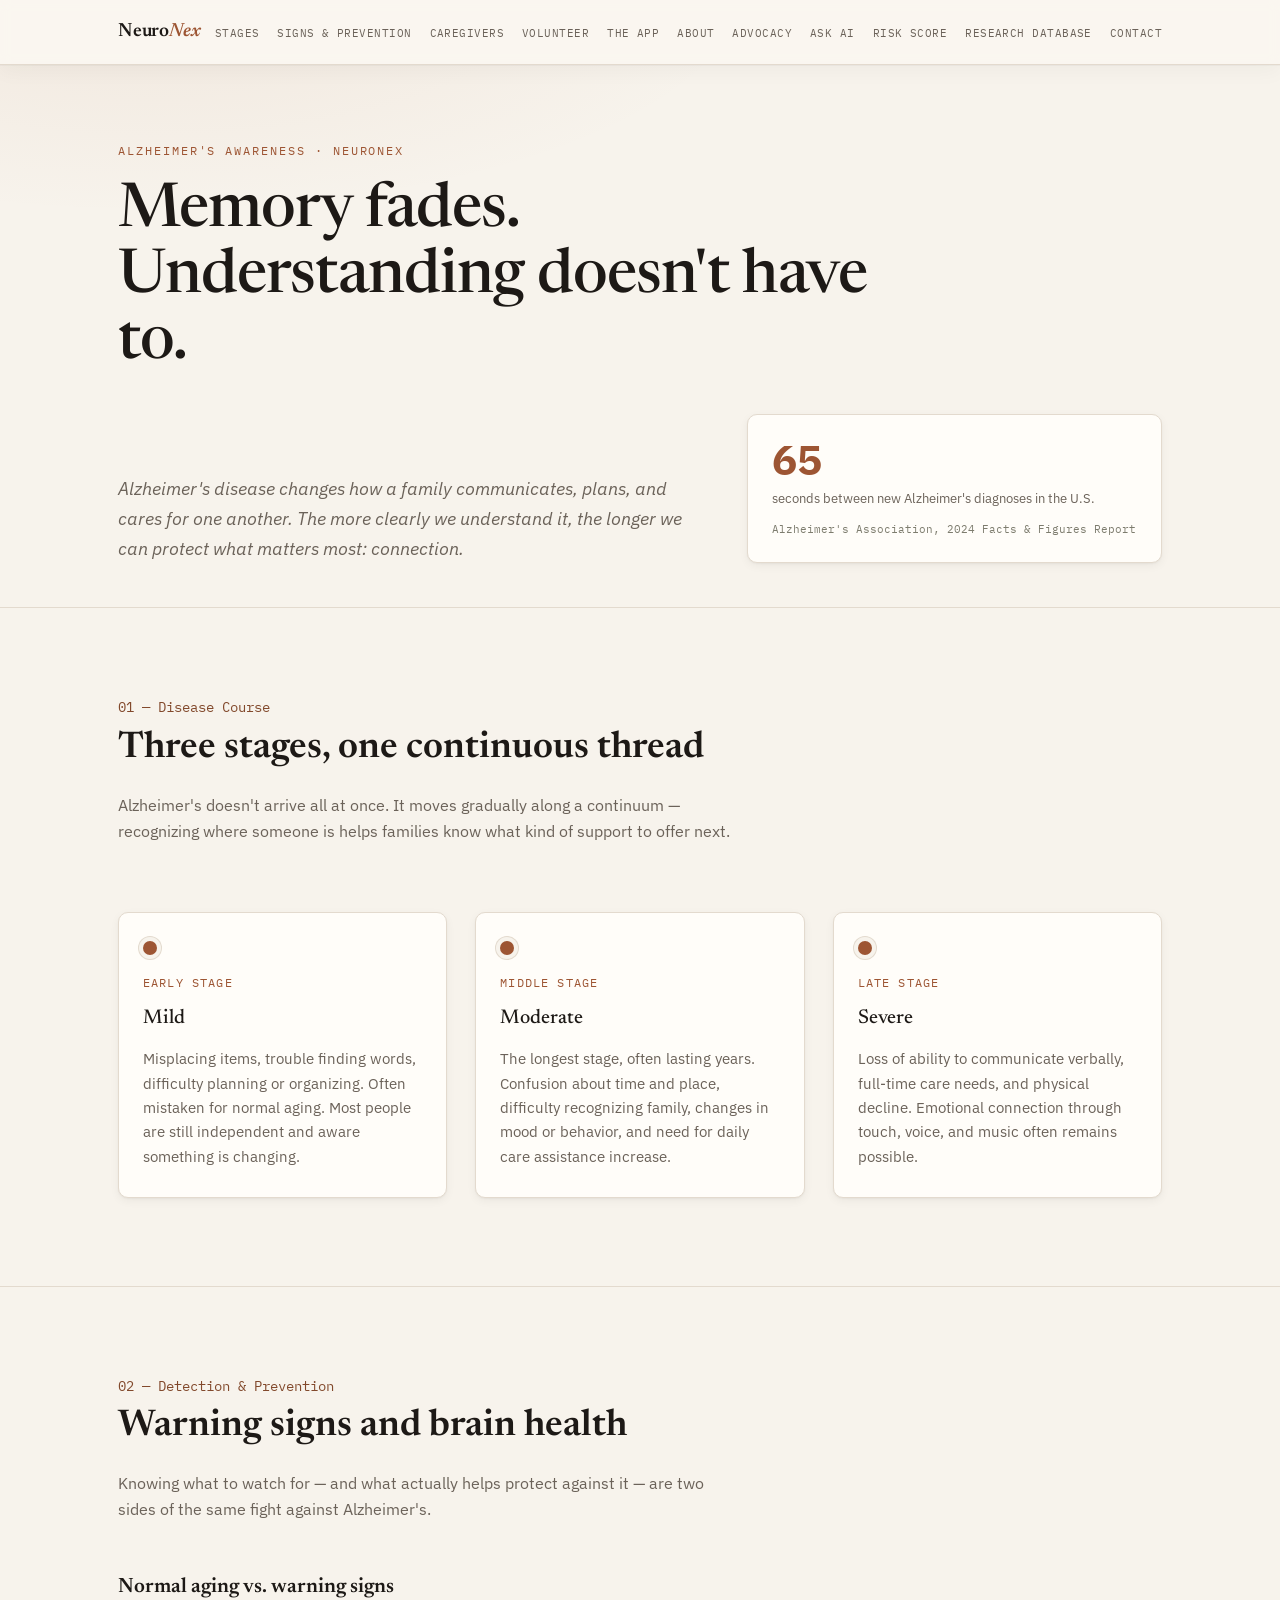
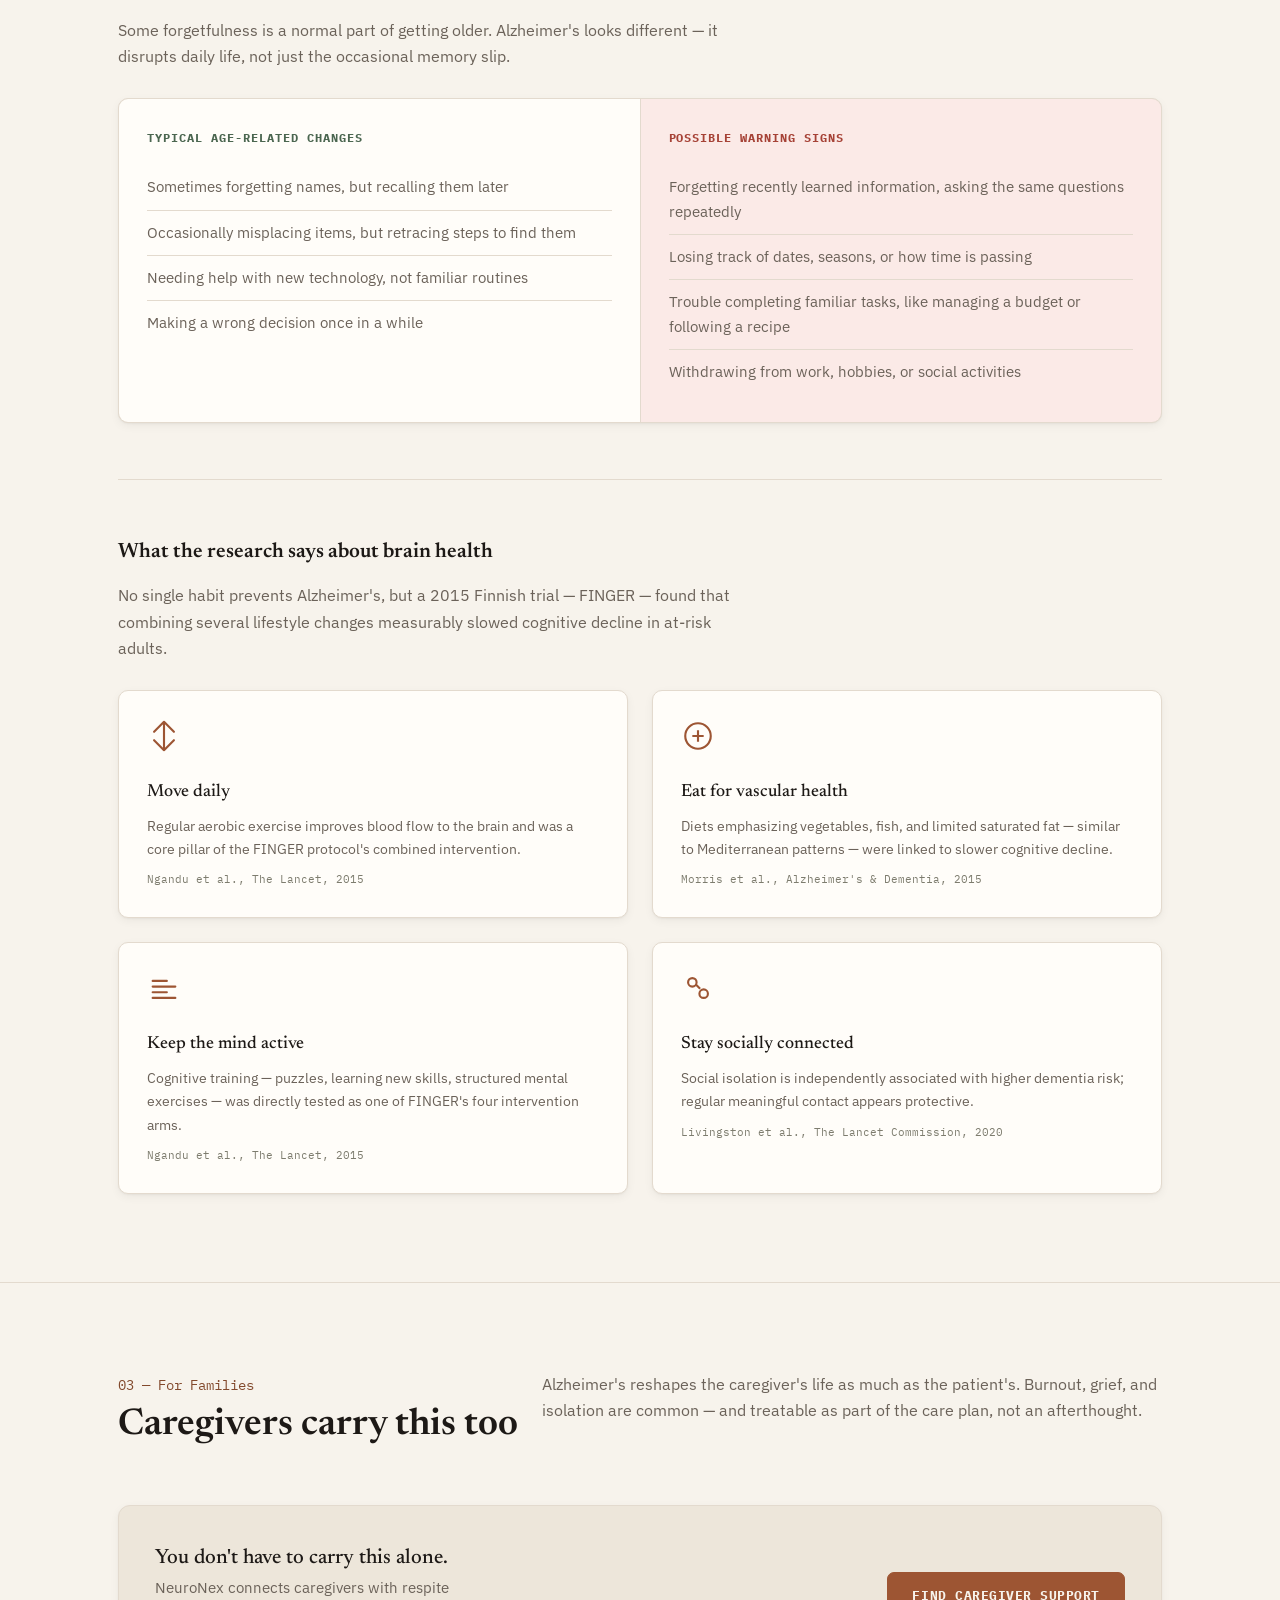
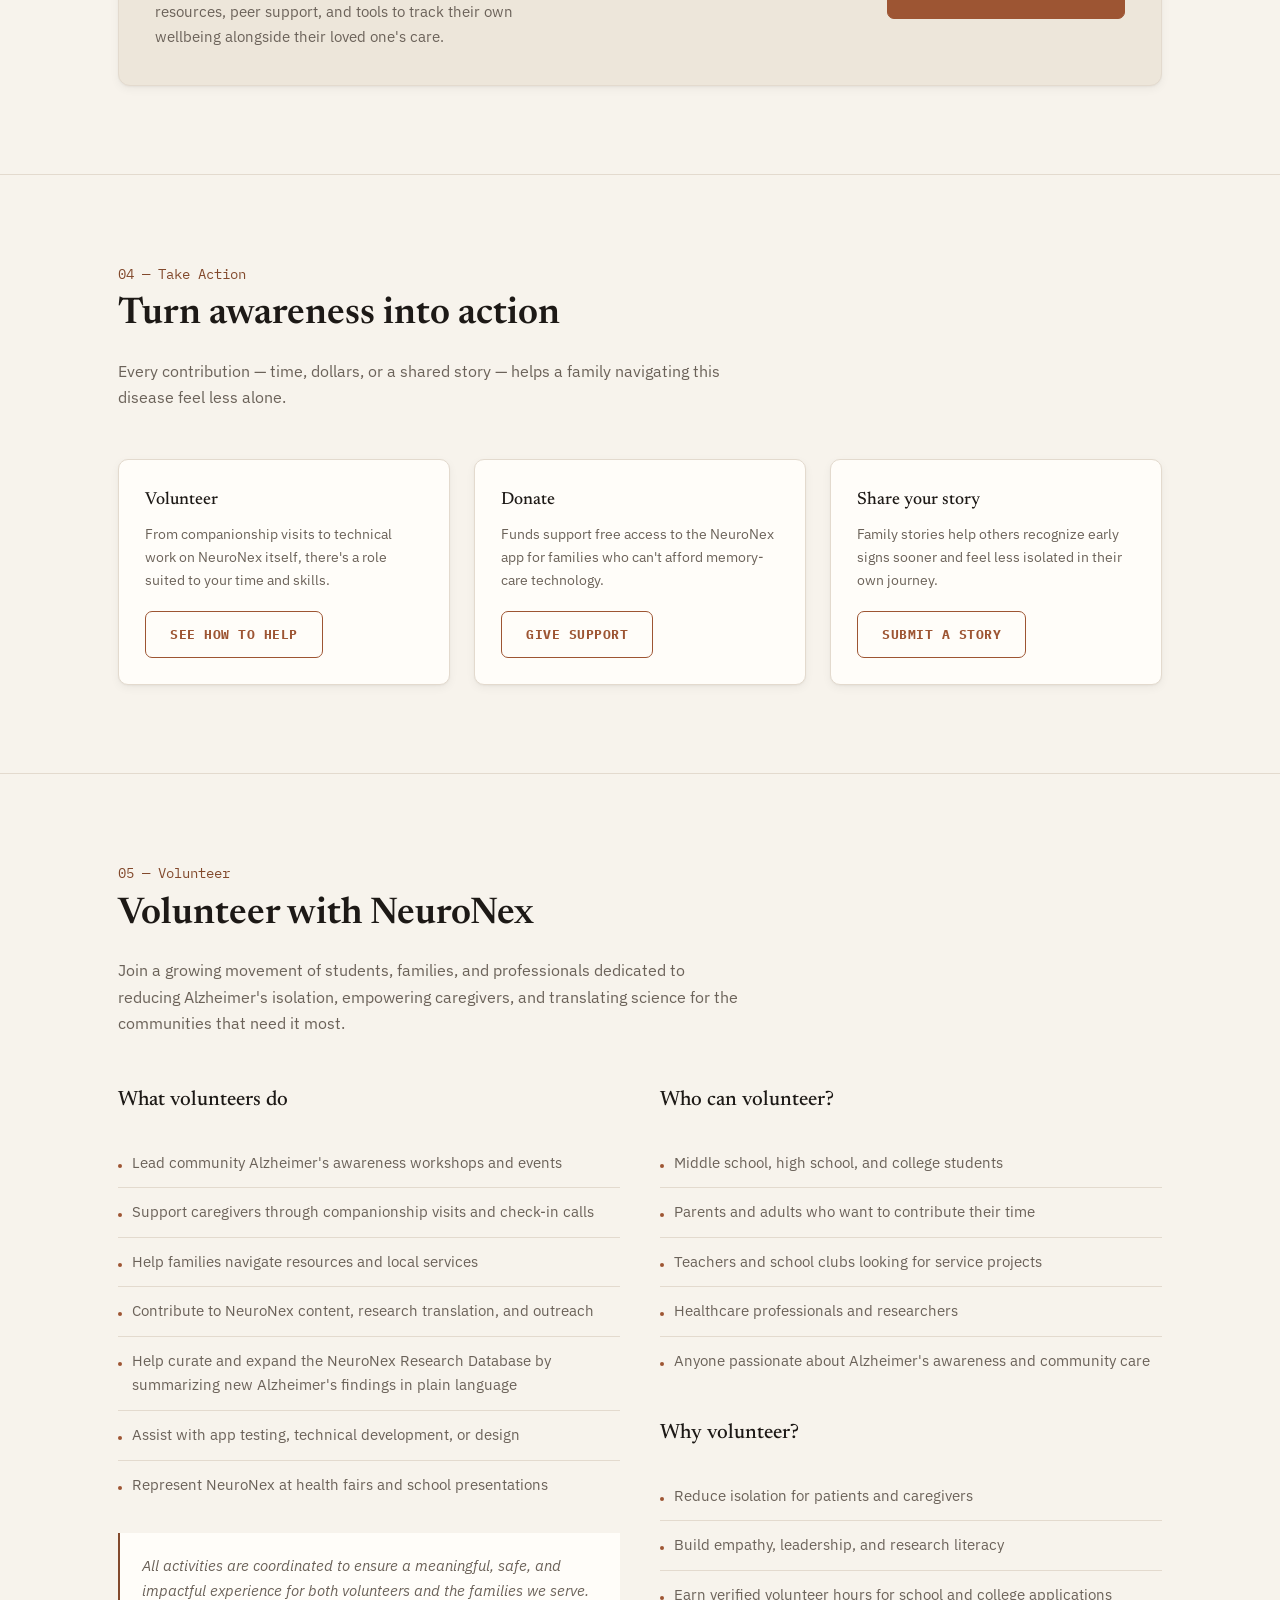
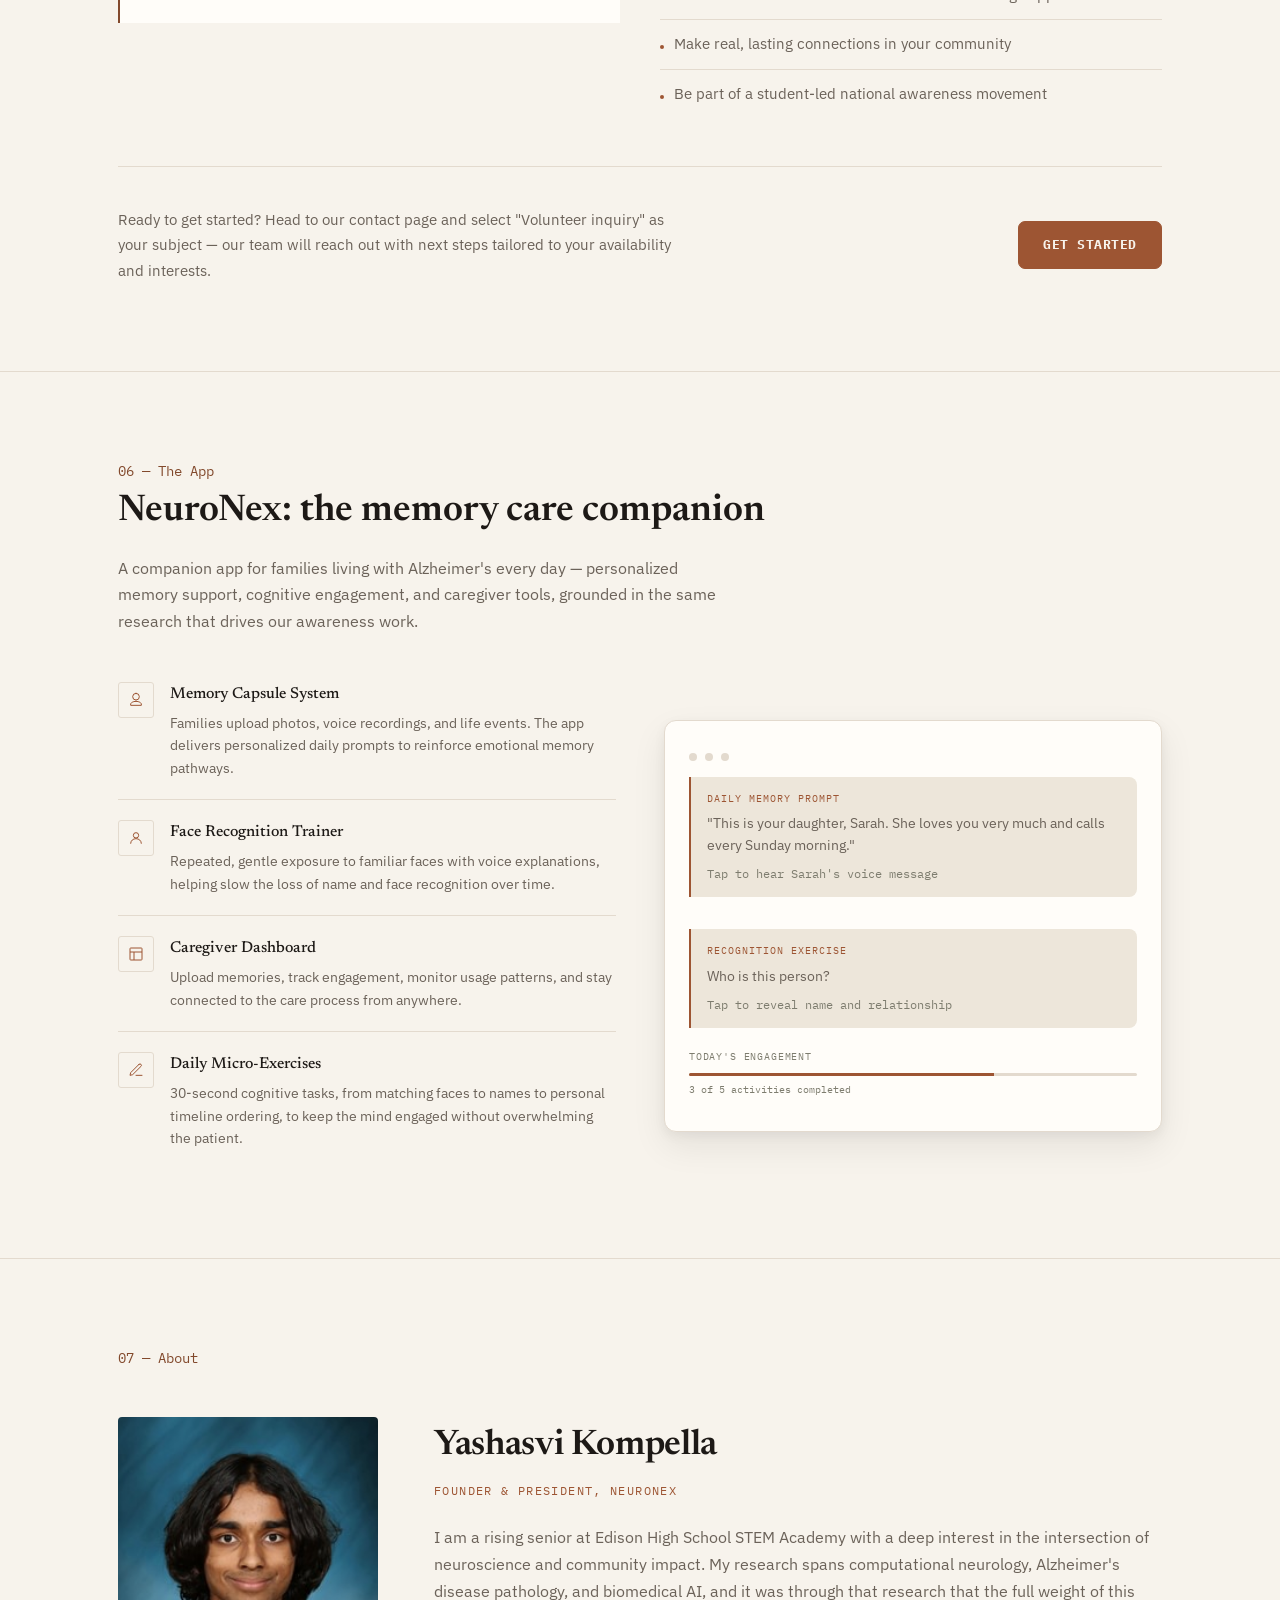
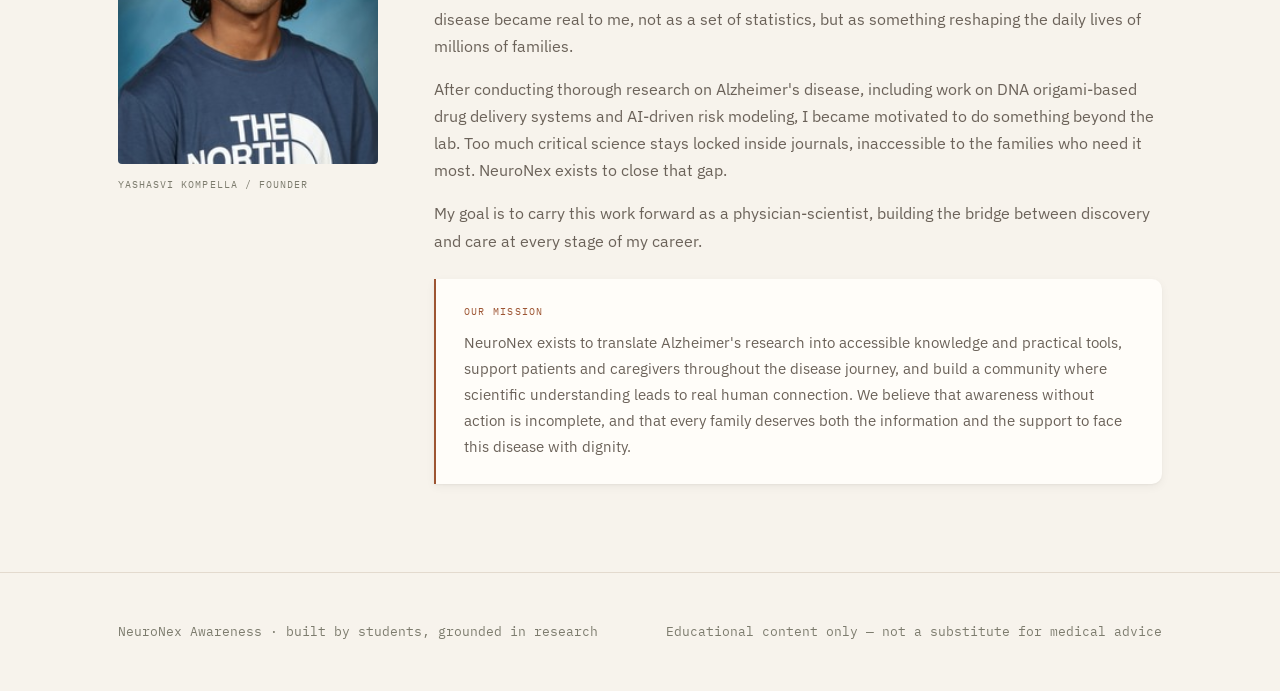
==== commit 3f05f9c5: "Sync typography refresh from provided files: IBM Plex + Newsreader Switches the shared stylesheet's " ====
--- a/index.html
+++ b/index.html
@@ -1,581 +1,367 @@
-<!DOCTYPE html><html lang="en"><head>
-<meta charset="utf-8">
-<meta name="viewport" content="width=device-width, initial-scale=1">
-<title>NeuroNex Foundation | Alzheimer's Research Translated for Families &mdash; Edison, NJ</title>
-<meta name="description" content="NeuroNex Foundation is a student-led 501(c)(3) in Edison, New Jersey translating peer-reviewed Alzheimer's research into plain language for patients and caregivers. Free research database, legislative advocacy tracker, and volunteer opportunities.">
-<link rel="canonical" href="https://neuronexfoundation.org/">
-<meta name="robots" content="index, follow, max-image-preview:large">
-<meta property="og:type" content="website">
-<meta property="og:site_name" content="NeuroNex Foundation">
-<meta property="og:title" content="NeuroNex Foundation | Alzheimer's Research, Translated">
-<meta property="og:description" content="Student-led 501(c)(3) translating Alzheimer's research into plain language for families and caregivers.">
-<meta property="og:url" content="https://neuronexfoundation.org/">
-<meta name="twitter:card" content="summary_large_image">
+<!DOCTYPE html>
+<html lang="en">
+<head>
+<meta charset="UTF-8">
+<meta name="viewport" content="width=device-width, initial-scale=1.0">
+<title>NeuroNex — Understanding Alzheimer's</title>
 <link rel="preconnect" href="https://fonts.googleapis.com">
 <link rel="preconnect" href="https://fonts.gstatic.com" crossorigin>
 <link href="https://fonts.googleapis.com/css2?family=IBM+Plex+Mono:wght@400;500&family=IBM+Plex+Sans:wght@400;500;600&family=Newsreader:ital,opsz,wght@0,6..72,300..700;1,6..72,300..700&display=swap" rel="stylesheet">
-<script type="application/ld+json">
-{
-  "@context": "https://schema.org",
-  "@type": "NGO",
-  "name": "NeuroNex Foundation",
-  "alternateName": "NeuroNex",
-  "url": "https://neuronexfoundation.org/",
-  "description": "Student-led 501(c)(3) nonprofit translating Alzheimer's disease research into accessible knowledge and practical tools for patients and caregivers.",
-  "foundingDate": "2025",
-  "founder": { "@type": "Person", "name": "Yashasvi Kompella" },
-  "address": { "@type": "PostalAddress", "addressLocality": "Edison", "addressRegion": "NJ", "addressCountry": "US" },
-  "areaServed": { "@type": "State", "name": "New Jersey" },
-  "knowsAbout": ["Alzheimer's disease", "dementia caregiving", "Alzheimer's research", "neurodegenerative disease advocacy"]
-}
-</script>
-<style>
-    .sc-placeholder{background:color-mix(in srgb,currentColor 8%,transparent);
-      border:1px solid color-mix(in srgb,currentColor 50%,transparent);
-      border-radius:2px;box-sizing:border-box;overflow:hidden}
-    @keyframes sc-shine{0%{background-position:100% 50%}100%{background-position:0% 50%}}
-    html.sc-dc-streaming .sc-placeholder,
-    html.sc-dc-streaming .sc-interp.sc-missing{position:relative;
-      background:color-mix(in srgb,currentColor 5%,transparent);
-      border-color:transparent}
-    html.sc-dc-streaming .sc-placeholder::before,
-    html.sc-dc-streaming .sc-interp.sc-missing::before{content:'';
-      position:absolute;inset:0;pointer-events:none;
-      background:linear-gradient(90deg,rgba(217,119,87,0) 25%,rgba(247,225,211,.95) 37%,rgba(217,119,87,0) 63%);
-      background-size:400% 100%;animation:sc-shine 1.4s ease infinite}
-    html.sc-dc-streaming .sc-placeholder:nth-child(n+9 of .sc-placeholder)::before,
-    html.sc-dc-streaming .sc-interp.sc-missing:nth-child(n+9 of .sc-interp.sc-missing)::before{animation:none;
-      background:color-mix(in srgb,currentColor 8%,transparent)}
-    .sc-placeholder-error{padding:4px 8px;font:11px/1.4 ui-monospace,monospace;
-      color:color-mix(in srgb,currentColor 70%,transparent);word-break:break-word}
-    .sc-interp.sc-missing{display:inline-block;width:2em;height:1em;overflow:hidden;
-      vertical-align:text-bottom;background:rgba(255,255,255,.3);border:1px solid rgba(0,0,0,.5);
-      border-radius:2px;box-sizing:border-box;color:transparent;
-      user-select:none}
-    .sc-interp.sc-unresolved{font-family:ui-monospace,monospace;font-size:.85em;
-      color:color-mix(in srgb,currentColor 50%,transparent);
-      background:color-mix(in srgb,currentColor 10%,transparent);border-radius:3px;
-      padding:0 3px}
-    .sc-host.sc-has-error{position:relative}
-    .sc-logic-error{position:absolute;top:8px;left:8px;z-index:2147483647;max-width:60ch;
-      padding:6px 10px;background:#b00020;color:#fff;font:12px/1.4 ui-monospace,monospace;
-      border-radius:4px;white-space:pre-wrap;pointer-events:none}
-    /* Mirrors PRINT_BASELINE_CSS in apps/web deck-stage-export.ts — keep both
-       in sync until dc-runtime regains a build step. */
-    @media print {
-      @page { margin: 0.5cm; }
-      figure, table { break-inside: avoid; }
-      #dc-root, #dc-root > .sc-host { height: auto; }
-      *, *::before, *::after {
-        print-color-adjust: exact; -webkit-print-color-adjust: exact;
-        backdrop-filter: none !important; -webkit-backdrop-filter: none !important;
-        animation-delay: -99s !important; animation-duration: .001s !important;
-        animation-iteration-count: 1 !important; animation-fill-mode: both !important;
-        animation-play-state: running !important; transition-duration: 0s !important;
-      }
-    }
-  </style>
-<meta charset="utf-8">
-<meta name="viewport" content="width=device-width, initial-scale=1">
-
-<style>x-dc{display:none!important}</style><style></style><style>html,body{height:100%;margin:0}#dc-root,#dc-root>.sc-host{height:100%}</style><link rel="preconnect" href="https://fonts.googleapis.com" data-dc-tpl="1"><link rel="preconnect" href="https://fonts.gstatic.com" data-dc-tpl="2"><style data-dc-tpl="3">/* cyrillic-ext */
-
-/* cyrillic */
-
-/* vietnamese */
-
-/* latin-ext */
-
-/* latin */
-
-/* cyrillic-ext */
-
-/* cyrillic */
-
-/* vietnamese */
-
-/* latin-ext */
-
-/* latin */
-
-/* cyrillic-ext */
-
-/* cyrillic */
-
-/* greek */
-
-/* vietnamese */
-
-/* latin-ext */
-
-/* latin */
-
-/* cyrillic-ext */
-
-/* cyrillic */
-
-/* greek */
-
-/* vietnamese */
-
-/* latin-ext */
-
-/* latin */
-
-/* cyrillic-ext */
-
-/* cyrillic */
-
-/* greek */
-
-/* vietnamese */
-
-/* latin-ext */
-
-/* latin */
-
-/* vietnamese */
-
-/* latin-ext */
-
-/* latin */
-
-/* vietnamese */
-
-/* latin-ext */
-
-/* latin */
-
-</style><style data-dc-tpl="4">
-  body { margin: 0; background: #f7f3ec; color: #1d1916; font-family: "IBM Plex Sans", system-ui, sans-serif; -webkit-font-smoothing: antialiased; }
-  a { color: #9d5533; text-decoration: none; }
-  a:hover { color: #1d1916; }
-  ::selection { background: #eddcd0; }
-</style></head>
+<link rel="stylesheet" href="styles.css?v=9">
+</head>
 <body>
-<div id="dc-root"><div class="sc-host" data-sc-name="NeuroNex_Homepage__standalone_"><div data-dc-tpl="5" style="max-width: 100%; overflow-x: hidden;">
-
-  <header data-dc-tpl="6" style="position: sticky; top: 0px; z-index: 50; background: rgba(247, 243, 236, 0.92); backdrop-filter: blur(12px); border-bottom: 1px solid rgba(29, 25, 22, 0.09);">
-    <div data-dc-tpl="7" style="max-width: 1180px; margin: 0px auto; padding: 11px clamp(20px, 3vw, 40px); display: flex; align-items: center; justify-content: space-between; gap: 24px; min-height: 68px; flex-wrap: wrap;">
-      <a data-dc-tpl="8" href="#top" style="font-family: Newsreader, serif; font-size: 26px; letter-spacing: -0.01em; color: rgb(29, 25, 22); display: flex; align-items: baseline; gap: 9px; flex: 0 0 auto;">
-        NeuroNex
-        <span data-dc-tpl="9" style="width: 6px; height: 6px; border-radius: 50%; background: rgb(157, 85, 51); display: block;"></span>
-      </a>
-      <nav data-dc-tpl="10" style="display: flex; align-items: center; flex-wrap: wrap; justify-content: flex-end; gap: 10px clamp(12px, 1.5vw, 24px); font-size: clamp(12.5px, 1.05vw, 13.5px); font-weight: 500; color: rgba(29, 25, 22, 0.62); flex: 1 1 auto; min-width: 0px;">
-        <a data-dc-tpl="11" href="#stages" class="scp0" style="color: inherit; white-space: nowrap;">Stages</a>
-        <a data-dc-tpl="12" href="#signs" class="scp0" style="color: inherit; white-space: nowrap;">Signs &amp; Prevention</a>
-        <a data-dc-tpl="13" href="#caregivers" class="scp0" style="color: inherit; white-space: nowrap;">Caregivers</a>
-        <a data-dc-tpl="14" href="#volunteer" class="scp0" style="color: inherit; white-space: nowrap;">Volunteer</a>
-        <a data-dc-tpl="15" href="#app" class="scp0" style="color: inherit; white-space: nowrap;">The App</a>
-        <a data-dc-tpl="16" href="#about" class="scp0" style="color: inherit; white-space: nowrap;">About</a>
-        <span data-dc-tpl="17" style="width: 1px; height: 16px; background: rgba(29, 25, 22, 0.14);"></span>
-        <a data-dc-tpl="18" href="https://neuronexfoundation.org/advocacy.html" class="scp0" style="color: inherit; white-space: nowrap;">Advocacy</a>
-        <a data-dc-tpl="19" href="https://neuronexfoundation.org/research-database.html" class="scp0" style="color: inherit; white-space: nowrap;">Research Database</a>
-        <a data-dc-tpl="20" href="https://neuronexfoundation.org/risk-explorer.html" class="scp0" style="color: inherit; white-space: nowrap;">Risk Score</a>
-        <a data-dc-tpl="21" href="https://neuronexfoundation.org/ai.html" class="scp0" style="color: inherit; white-space: nowrap;">Ask AI</a>
-        <a data-dc-tpl="22" href="https://neuronexfoundation.org/contact.html" class="scp1" style="display: inline-flex; align-items: center; height: 34px; padding: 0px 16px; border-radius: 999px; background: rgb(29, 25, 22); color: rgb(247, 243, 236); font-weight: 500;">Contact</a>
-      </nav>
-    </div>
-  </header>
-
-  <section data-dc-tpl="23" id="top" data-screen-label="Hero" style="max-width: 1180px; margin: 0px auto; padding: 104px 40px 88px; display: grid; grid-template-columns: minmax(0px, 1.35fr) minmax(0px, 0.85fr); gap: 88px; align-items: end;">
-    <div data-dc-tpl="24">
-      <div data-dc-tpl="25" style="font-family: &quot;IBM Plex Mono&quot;, monospace; font-size: 11.5px; letter-spacing: 0.16em; text-transform: uppercase; color: rgb(157, 85, 51); margin-bottom: 30px;">Alzheimer's Awareness · NeuroNex</div>
-      <h1 data-dc-tpl="26" style="font-family: Newsreader, serif; font-weight: 400; font-size: clamp(52px, 6.4vw, 92px); line-height: 0.98; letter-spacing: -0.022em; margin: 0px 0px 34px; text-wrap: balance;">
-        Memory fades.<br data-dc-tpl="27">
-        <em data-dc-tpl="28" style="font-style: italic; color: rgb(157, 85, 51);">Understanding</em> doesn't have to.
-      </h1>
-      <p data-dc-tpl="29" style="max-width: 60ch; font-size: 18.5px; line-height: 1.62; color: rgba(29, 25, 22, 0.72); margin: 0px 0px 40px; text-wrap: pretty;">
-        Alzheimer's disease changes how a family communicates, plans, and cares for one another. The more clearly we understand it, the longer we can protect what matters most: connection.
-      </p>
-      <div data-dc-tpl="30" style="display: flex; gap: 14px; flex-wrap: wrap;">
-        <a data-dc-tpl="31" href="#stages" class="scp1" style="display: inline-flex; align-items: center; height: 48px; padding: 0px 26px; border-radius: 999px; background: rgb(29, 25, 22); color: rgb(247, 243, 236); font-size: 15px; font-weight: 500;">Understand the disease</a>
-        <a data-dc-tpl="32" href="#volunteer" class="scp2" style="display: inline-flex; align-items: center; height: 48px; padding: 0px 26px; border-radius: 999px; border: 1px solid rgba(29, 25, 22, 0.2); color: rgb(29, 25, 22); font-size: 15px; font-weight: 500;">Volunteer with us</a>
-      </div>
-    </div>
-
-    <figure data-dc-tpl="33" style="margin: 0px; border-left: 1px solid rgba(29, 25, 22, 0.14); padding-left: 34px;">
-      <div data-dc-tpl="34" style="font-family: Newsreader, serif; font-size: 104px; line-height: 0.86; letter-spacing: -0.03em; color: rgb(29, 25, 22); font-variant-numeric: tabular-nums;"><span class="sc-interp">10</span></div>
-      <div data-dc-tpl="35" style="font-size: 15.5px; line-height: 1.5; color: rgba(29, 25, 22, 0.7); margin-top: 18px; max-width: 26ch;">seconds between new Alzheimer's diagnoses in the U.S.</div>
-      <figcaption data-dc-tpl="36" style="font-family: &quot;IBM Plex Mono&quot;, monospace; font-size: 11px; letter-spacing: 0.05em; color: rgba(29, 25, 22, 0.62); margin-top: 20px; line-height: 1.5;">Alzheimer's Association, 2024 Facts &amp; Figures Report</figcaption>
-    </figure>
-  </section>
-
-  <section data-dc-tpl="37" id="impact" data-screen-label="Impact and credentials" style="background: rgb(29, 25, 22); color: rgb(247, 243, 236);">
-    <div data-dc-tpl="38" style="max-width: 1180px; margin: 0px auto; padding: 92px 40px 96px;">
-      <div data-dc-tpl="39" style="display: flex; align-items: baseline; justify-content: space-between; gap: 40px; flex-wrap: wrap; margin-bottom: 56px;">
-        <div data-dc-tpl="40">
-          <div data-dc-tpl="41" style="font-family: &quot;IBM Plex Mono&quot;, monospace; font-size: 11.5px; letter-spacing: 0.16em; text-transform: uppercase; color: rgba(247, 243, 236, 0.5); margin-bottom: 20px;">Impact &amp; Credentials</div>
-          <h2 data-dc-tpl="42" style="font-family: Newsreader, serif; font-weight: 400; font-size: clamp(38px, 4.2vw, 58px); line-height: 1.04; letter-spacing: -0.02em; margin: 0px; max-width: 24ch;">The work behind the awareness</h2>
-        </div>
-        <p data-dc-tpl="43" style="max-width: 42ch; font-size: 16px; line-height: 1.6; color: rgba(247, 243, 236, 0.66); margin: 0px;">NeuroNex is student-led, research-grounded, and volunteer-run. What follows is the record: what we have built, who it reached, and the science it rests on.</p>
-      </div>
-
-      <div data-dc-tpl="44" style="display: grid; grid-template-columns: repeat(4, minmax(0px, 1fr)); gap: 1px; background: rgba(247, 243, 236, 0.14); border: 1px solid rgba(247, 243, 236, 0.14); margin-bottom: 40px;">
-        
-          <div data-dc-tpl="46" style="background: rgb(29, 25, 22); padding: 32px 28px 30px;">
-            <div data-dc-tpl="47" style="font-family: Newsreader, serif; font-size: 54px; line-height: 1; letter-spacing: -0.02em; color: rgb(247, 243, 236); font-variant-numeric: tabular-nums;"><span class="sc-interp">1000+</span></div>
-            <div data-dc-tpl="48" style="font-size: 14.5px; line-height: 1.45; color: rgba(247, 243, 236, 0.72); margin-top: 14px;"><span class="sc-interp">verified volunteer hours logged</span></div>
+
+<nav>
+  <div class="wrap">
+    <a href="index.html" class="brand">Neuro<span>Nex</span></a>
+    <ul class="nav-links">
+      <li><a href="index.html#stages">Stages</a></li>
+      <li><a href="index.html#signs">Signs &amp; Prevention</a></li>
+      <li><a href="index.html#caregivers">Caregivers</a></li>
+      <li><a href="index.html#volunteer">Volunteer</a></li>
+      <li><a href="index.html#app">The App</a></li>
+      <li><a href="index.html#about">About</a></li>
+      <li><a href="advocacy.html">Advocacy</a></li>
+      <li><a href="ai.html">Ask AI</a></li>
+      <li><a href="risk-explorer.html">Risk Score</a></li>
+      <li><a href="research-database.html">Research Database</a></li>
+      <li><a href="contact.html">Contact</a></li>
+    </ul>
+    <button class="hamburger" id="hamburgerBtn" aria-label="Toggle menu" aria-expanded="false" aria-controls="mobileMenu">
+      <span></span><span></span><span></span>
+    </button>
+  </div>
+  <div class="mobile-menu" id="mobileMenu">
+    <a href="index.html#stages">Stages</a>
+    <a href="index.html#signs">Signs &amp; Prevention</a>
+    <a href="index.html#caregivers">Caregivers</a>
+    <a href="index.html#volunteer">Volunteer</a>
+    <a href="index.html#app">The App</a>
+    <a href="index.html#about">About</a>
+    <a href="advocacy.html">Advocacy</a>
+    <a href="ai.html">Ask AI</a>
+    <a href="risk-explorer.html">Risk Score</a>
+    <a href="research-database.html">Research Database</a>
+    <a href="contact.html">Contact</a>
+  </div>
+</nav>
+
+<header class="hero">
+  <div class="wrap">
+    <div class="eyebrow">Alzheimer's Awareness · NeuroNex</div>
+    <h1>Memory fades.<br><span class="fade-word" id="fadeWord">Understanding doesn't have to.</span></h1>
+    <div class="hero-grid">
+      <p class="hero-sub">Alzheimer's disease changes how a family communicates, plans, and cares for one another. The more clearly we understand it, the longer we can protect what matters most: connection.</p>
+      <div class="stat-card">
+        <div class="stat-num" id="statNum">0</div>
+        <div class="stat-label">seconds between new Alzheimer's diagnoses in the U.S.</div>
+        <div class="stat-cite">Alzheimer's Association, 2024 Facts &amp; Figures Report</div>
+      </div>
+    </div>
+  </div>
+</header>
+
+<section id="stages">
+  <div class="wrap">
+    <div class="section-head">
+      <div>
+        <div class="section-num">01 — Disease Course</div>
+        <h2>Three stages, one continuous thread</h2>
+      </div>
+      <p class="lede">Alzheimer's doesn't arrive all at once. It moves gradually along a continuum — recognizing where someone is helps families know what kind of support to offer next.</p>
+    </div>
+
+    <div class="timeline-wrap reveal">
+      <div class="stages">
+        <div class="stage-card">
+          <div class="stage-node"></div>
+          <div class="stage-tag">Early Stage</div>
+          <h3>Mild</h3>
+          <p>Misplacing items, trouble finding words, difficulty planning or organizing. Often mistaken for normal aging. Most people are still independent and aware something is changing.</p>
+        </div>
+        <div class="stage-card">
+          <div class="stage-node"></div>
+          <div class="stage-tag">Middle Stage</div>
+          <h3>Moderate</h3>
+          <p>The longest stage, often lasting years. Confusion about time and place, difficulty recognizing family, changes in mood or behavior, and need for daily care assistance increase.</p>
+        </div>
+        <div class="stage-card">
+          <div class="stage-node"></div>
+          <div class="stage-tag">Late Stage</div>
+          <h3>Severe</h3>
+          <p>Loss of ability to communicate verbally, full-time care needs, and physical decline. Emotional connection through touch, voice, and music often remains possible.</p>
+        </div>
+      </div>
+    </div>
+  </div>
+</section>
+
+<section id="signs">
+  <div class="wrap">
+    <div class="section-head">
+      <div>
+        <div class="section-num">02 — Detection &amp; Prevention</div>
+        <h2>Warning signs and brain health</h2>
+      </div>
+      <p class="lede">Knowing what to watch for — and what actually helps protect against it — are two sides of the same fight against Alzheimer's.</p>
+    </div>
+
+    <div class="subsection">
+      <h3 class="subsection-head">Normal aging vs. warning signs</h3>
+      <p class="lede">Some forgetfulness is a normal part of getting older. Alzheimer's looks different — it disrupts daily life, not just the occasional memory slip.</p>
+
+      <div class="signs-grid reveal">
+        <div class="signs-col">
+          <h4>Typical age-related changes</h4>
+          <ul>
+            <li>Sometimes forgetting names, but recalling them later</li>
+            <li>Occasionally misplacing items, but retracing steps to find them</li>
+            <li>Needing help with new technology, not familiar routines</li>
+            <li>Making a wrong decision once in a while</li>
+          </ul>
+        </div>
+        <div class="signs-col warn">
+          <h4>Possible warning signs</h4>
+          <ul>
+            <li>Forgetting recently learned information, asking the same questions repeatedly</li>
+            <li>Losing track of dates, seasons, or how time is passing</li>
+            <li>Trouble completing familiar tasks, like managing a budget or following a recipe</li>
+            <li>Withdrawing from work, hobbies, or social activities</li>
+          </ul>
+        </div>
+      </div>
+    </div>
+
+    <div class="subsection" id="prevention">
+      <h3 class="subsection-head">What the research says about brain health</h3>
+      <p class="lede">No single habit prevents Alzheimer's, but a 2015 Finnish trial — FINGER — found that combining several lifestyle changes measurably slowed cognitive decline in at-risk adults.</p>
+
+      <div class="prevent-grid reveal">
+        <div class="pcard">
+          <svg viewBox="0 0 24 24" fill="none" stroke-width="1.5"><path d="M12 2v20M5 9l7-7 7 7M5 15l7 7 7-7" stroke-linecap="round" stroke-linejoin="round"/></svg>
+          <h3>Move daily</h3>
+          <p>Regular aerobic exercise improves blood flow to the brain and was a core pillar of the FINGER protocol's combined intervention.</p>
+          <div class="cite">Ngandu et al., The Lancet, 2015</div>
+        </div>
+        <div class="pcard">
+          <svg viewBox="0 0 24 24" fill="none" stroke-width="1.5"><circle cx="12" cy="12" r="9"/><path d="M8 12h8M12 8v8"/></svg>
+          <h3>Eat for vascular health</h3>
+          <p>Diets emphasizing vegetables, fish, and limited saturated fat — similar to Mediterranean patterns — were linked to slower cognitive decline.</p>
+          <div class="cite">Morris et al., Alzheimer's &amp; Dementia, 2015</div>
+        </div>
+        <div class="pcard">
+          <svg viewBox="0 0 24 24" fill="none" stroke-width="1.5"><path d="M4 19h16M4 15h10M4 11h16M4 7h10" stroke-linecap="round"/></svg>
+          <h3>Keep the mind active</h3>
+          <p>Cognitive training — puzzles, learning new skills, structured mental exercises — was directly tested as one of FINGER's four intervention arms.</p>
+          <div class="cite">Ngandu et al., The Lancet, 2015</div>
+        </div>
+        <div class="pcard">
+          <svg viewBox="0 0 24 24" fill="none" stroke-width="1.5"><circle cx="8" cy="8" r="3"/><circle cx="16" cy="16" r="3"/><path d="M10.5 9.5l3 3"/></svg>
+          <h3>Stay socially connected</h3>
+          <p>Social isolation is independently associated with higher dementia risk; regular meaningful contact appears protective.</p>
+          <div class="cite">Livingston et al., The Lancet Commission, 2020</div>
+        </div>
+      </div>
+    </div>
+  </div>
+</section>
+
+<section id="caregivers">
+  <div class="wrap">
+    <div class="section-head">
+      <div>
+        <div class="section-num">03 — For Families</div>
+        <h2>Caregivers carry this too</h2>
+      </div>
+      <p class="lede">Alzheimer's reshapes the caregiver's life as much as the patient's. Burnout, grief, and isolation are common — and treatable as part of the care plan, not an afterthought.</p>
+    </div>
+
+    <div class="care-strip reveal">
+      <div>
+        <h3>You don't have to carry this alone.</h3>
+        <p>NeuroNex connects caregivers with respite resources, peer support, and tools to track their own wellbeing alongside their loved one's care.</p>
+      </div>
+      <a href="contact.html" class="btn">Find caregiver support</a>
+    </div>
+  </div>
+</section>
+
+<section id="involved">
+  <div class="wrap">
+    <div class="section-head">
+      <div>
+        <div class="section-num">04 — Take Action</div>
+        <h2>Turn awareness into action</h2>
+      </div>
+      <p class="lede">Every contribution — time, dollars, or a shared story — helps a family navigating this disease feel less alone.</p>
+    </div>
+
+    <div class="involve-grid reveal">
+      <div class="involve-card">
+        <h3>Volunteer</h3>
+        <p>From companionship visits to technical work on NeuroNex itself, there's a role suited to your time and skills.</p>
+        <a href="#volunteer" class="btn btn-outline">See how to help</a>
+      </div>
+      <div class="involve-card">
+        <h3>Donate</h3>
+        <p>Funds support free access to the NeuroNex app for families who can't afford memory-care technology.</p>
+        <a href="contact.html" class="btn btn-outline">Give support</a>
+      </div>
+      <div class="involve-card">
+        <h3>Share your story</h3>
+        <p>Family stories help others recognize early signs sooner and feel less isolated in their own journey.</p>
+        <a href="contact.html#story" class="btn btn-outline">Submit a story</a>
+      </div>
+    </div>
+  </div>
+</section>
+
+<section id="volunteer">
+  <div class="wrap">
+    <div class="section-head">
+      <div>
+        <div class="section-num">05 — Volunteer</div>
+        <h2>Volunteer with NeuroNex</h2>
+      </div>
+      <p class="lede">Join a growing movement of students, families, and professionals dedicated to reducing Alzheimer's isolation, empowering caregivers, and translating science for the communities that need it most.</p>
+    </div>
+
+    <div class="volunteer-grid reveal">
+      <div class="volunteer-col">
+        <h3>What volunteers do</h3>
+        <ul class="volunteer-list">
+          <li>Lead community Alzheimer's awareness workshops and events</li>
+          <li>Support caregivers through companionship visits and check-in calls</li>
+          <li>Help families navigate resources and local services</li>
+          <li>Contribute to NeuroNex content, research translation, and outreach</li>
+          <li>Help curate and expand the NeuroNex Research Database by summarizing new Alzheimer's findings in plain language</li>
+          <li>Assist with app testing, technical development, or design</li>
+          <li>Represent NeuroNex at health fairs and school presentations</li>
+        </ul>
+        <div class="volunteer-note">All activities are coordinated to ensure a meaningful, safe, and impactful experience for both volunteers and the families we serve.</div>
+      </div>
+      <div class="volunteer-col">
+        <h3>Who can volunteer?</h3>
+        <ul class="volunteer-list">
+          <li>Middle school, high school, and college students</li>
+          <li>Parents and adults who want to contribute their time</li>
+          <li>Teachers and school clubs looking for service projects</li>
+          <li>Healthcare professionals and researchers</li>
+          <li>Anyone passionate about Alzheimer's awareness and community care</li>
+        </ul>
+        <h3 class="volunteer-subhead">Why volunteer?</h3>
+        <ul class="volunteer-list">
+          <li>Reduce isolation for patients and caregivers</li>
+          <li>Build empathy, leadership, and research literacy</li>
+          <li>Earn verified volunteer hours for school and college applications</li>
+          <li>Make real, lasting connections in your community</li>
+          <li>Be part of a student-led national awareness movement</li>
+        </ul>
+      </div>
+    </div>
+
+    <div class="volunteer-cta reveal">
+      <p>Ready to get started? Head to our contact page and select "Volunteer inquiry" as your subject — our team will reach out with next steps tailored to your availability and interests.</p>
+      <a href="contact.html" class="btn">Get started</a>
+    </div>
+  </div>
+</section>
+
+<section id="app">
+  <div class="wrap">
+    <div class="section-head">
+      <div>
+        <div class="section-num">06 — The App</div>
+        <h2>NeuroNex: the memory care companion</h2>
+      </div>
+      <p class="lede">A companion app for families living with Alzheimer's every day — personalized memory support, cognitive engagement, and caregiver tools, grounded in the same research that drives our awareness work.</p>
+    </div>
+
+    <div class="app-hero reveal">
+      <div class="app-text">
+        <div class="app-features">
+          <div class="app-feat">
+            <div class="app-feat-icon"><svg viewBox="0 0 24 24" fill="none" stroke-width="1.5"><path d="M12 2a5 5 0 1 0 0 10A5 5 0 0 0 12 2zm0 12c-5.33 0-8 2.67-8 4v2h16v-2c0-1.33-2.67-4-8-4z" stroke-linecap="round" stroke-linejoin="round"/></svg></div>
+            <div><h4>Memory Capsule System</h4><p>Families upload photos, voice recordings, and life events. The app delivers personalized daily prompts to reinforce emotional memory pathways.</p></div>
           </div>
-        
-          <div data-dc-tpl="46" style="background: rgb(29, 25, 22); padding: 32px 28px 30px;">
-            <div data-dc-tpl="47" style="font-family: Newsreader, serif; font-size: 54px; line-height: 1; letter-spacing: -0.02em; color: rgb(247, 243, 236); font-variant-numeric: tabular-nums;"><span class="sc-interp">500+</span></div>
-            <div data-dc-tpl="48" style="font-size: 14.5px; line-height: 1.45; color: rgba(247, 243, 236, 0.72); margin-top: 14px;"><span class="sc-interp">families and caregivers reached</span></div>
+          <div class="app-feat">
+            <div class="app-feat-icon"><svg viewBox="0 0 24 24" fill="none" stroke-width="1.5"><circle cx="12" cy="8" r="4"/><path d="M4 20c0-4 3.6-7 8-7s8 3 8 7" stroke-linecap="round"/></svg></div>
+            <div><h4>Face Recognition Trainer</h4><p>Repeated, gentle exposure to familiar faces with voice explanations, helping slow the loss of name and face recognition over time.</p></div>
           </div>
-        
-          <div data-dc-tpl="46" style="background: rgb(29, 25, 22); padding: 32px 28px 30px;">
-            <div data-dc-tpl="47" style="font-family: Newsreader, serif; font-size: 54px; line-height: 1; letter-spacing: -0.02em; color: rgb(247, 243, 236); font-variant-numeric: tabular-nums;"><span class="sc-interp">800+</span></div>
-            <div data-dc-tpl="48" style="font-size: 14.5px; line-height: 1.45; color: rgba(247, 243, 236, 0.72); margin-top: 14px;"><span class="sc-interp">Research Database users</span></div>
+          <div class="app-feat">
+            <div class="app-feat-icon"><svg viewBox="0 0 24 24" fill="none" stroke-width="1.5"><rect x="3" y="3" width="18" height="18" rx="1"/><path d="M3 9h18M9 21V9"/></svg></div>
+            <div><h4>Caregiver Dashboard</h4><p>Upload memories, track engagement, monitor usage patterns, and stay connected to the care process from anywhere.</p></div>
           </div>
-        
-          <div data-dc-tpl="46" style="background: rgb(29, 25, 22); padding: 32px 28px 30px;">
-            <div data-dc-tpl="47" style="font-family: Newsreader, serif; font-size: 54px; line-height: 1; letter-spacing: -0.02em; color: rgb(247, 243, 236); font-variant-numeric: tabular-nums;"><span class="sc-interp">5</span></div>
-            <div data-dc-tpl="48" style="font-size: 14.5px; line-height: 1.45; color: rgba(247, 243, 236, 0.72); margin-top: 14px;"><span class="sc-interp">schools and community partners</span></div>
+          <div class="app-feat">
+            <div class="app-feat-icon"><svg viewBox="0 0 24 24" fill="none" stroke-width="1.5"><path d="M12 20h9M16.5 3.5a2.121 2.121 0 013 3L7 19l-4 1 1-4L16.5 3.5z" stroke-linecap="round" stroke-linejoin="round"/></svg></div>
+            <div><h4>Daily Micro-Exercises</h4><p>30-second cognitive tasks, from matching faces to names to personal timeline ordering, to keep the mind engaged without overwhelming the patient.</p></div>
           </div>
-        
-      </div>
-
-      <div data-dc-tpl="49" style="display: grid; grid-template-columns: minmax(0px, 1fr) minmax(0px, 1fr); gap: 72px;">
-        <div data-dc-tpl="50">
-          <h3 data-dc-tpl="51" style="font-family: Newsreader, serif; font-weight: 400; font-size: 27px; letter-spacing: -0.01em; margin: 0px 0px 26px; padding-bottom: 18px; border-bottom: 1px solid rgba(247, 243, 236, 0.16);">Research &amp; recognition</h3>
-          <div data-dc-tpl="52" style="display: flex; flex-direction: column; gap: 22px;">
-            
-              <div data-dc-tpl="54" style="display: grid; grid-template-columns: 78px minmax(0px, 1fr); gap: 22px; align-items: start;">
-                <div data-dc-tpl="55" style="font-family: &quot;IBM Plex Mono&quot;, monospace; font-size: 11.5px; letter-spacing: 0.08em; color: rgba(247, 243, 236, 0.62); padding-top: 3px;"><span class="sc-interp">Research</span></div>
-                <div data-dc-tpl="56">
-                  <div data-dc-tpl="57" style="font-size: 16px; line-height: 1.45; color: rgb(247, 243, 236);"><span class="sc-interp">DNA origami-based drug delivery systems for Alzheimer's therapeutics</span></div>
-                  <div data-dc-tpl="58" style="font-size: 13.5px; line-height: 1.5; color: rgba(247, 243, 236, 0.55); margin-top: 5px;"><span class="sc-interp">Add venue, mentor, or publication status</span></div>
-                </div>
-              </div>
-            
-              <div data-dc-tpl="54" style="display: grid; grid-template-columns: 78px minmax(0px, 1fr); gap: 22px; align-items: start;">
-                <div data-dc-tpl="55" style="font-family: &quot;IBM Plex Mono&quot;, monospace; font-size: 11.5px; letter-spacing: 0.08em; color: rgba(247, 243, 236, 0.62); padding-top: 3px;"><span class="sc-interp">Research</span></div>
-                <div data-dc-tpl="56">
-                  <div data-dc-tpl="57" style="font-size: 16px; line-height: 1.45; color: rgb(247, 243, 236);"><span class="sc-interp">AI-driven Alzheimer's risk modeling</span></div>
-                  <div data-dc-tpl="58" style="font-size: 13.5px; line-height: 1.5; color: rgba(247, 243, 236, 0.55); margin-top: 5px;"><span class="sc-interp">Add dataset, method, and outcome</span></div>
-                </div>
-              </div>
-            
-              <div data-dc-tpl="54" style="display: grid; grid-template-columns: 78px minmax(0px, 1fr); gap: 22px; align-items: start;">
-                <div data-dc-tpl="55" style="font-family: &quot;IBM Plex Mono&quot;, monospace; font-size: 11.5px; letter-spacing: 0.08em; color: rgba(247, 243, 236, 0.62); padding-top: 3px;"><span class="sc-interp">Award</span></div>
-                <div data-dc-tpl="56">
-                  <div data-dc-tpl="57" style="font-size: 16px; line-height: 1.45; color: rgb(247, 243, 236);"><span class="sc-interp">Competition or recognition</span></div>
-                  <div data-dc-tpl="58" style="font-size: 13.5px; line-height: 1.5; color: rgba(247, 243, 236, 0.55); margin-top: 5px;"><span class="sc-interp">Replace with a verifiable award and year</span></div>
-                </div>
-              </div>
-            
-              <div data-dc-tpl="54" style="display: grid; grid-template-columns: 78px minmax(0px, 1fr); gap: 22px; align-items: start;">
-                <div data-dc-tpl="55" style="font-family: &quot;IBM Plex Mono&quot;, monospace; font-size: 11.5px; letter-spacing: 0.08em; color: rgba(247, 243, 236, 0.62); padding-top: 3px;"><span class="sc-interp">Talk</span></div>
-                <div data-dc-tpl="56">
-                  <div data-dc-tpl="57" style="font-size: 16px; line-height: 1.45; color: rgb(247, 243, 236);"><span class="sc-interp">Presentation or school workshop</span></div>
-                  <div data-dc-tpl="58" style="font-size: 13.5px; line-height: 1.5; color: rgba(247, 243, 236, 0.55); margin-top: 5px;"><span class="sc-interp">Replace with venue and audience size</span></div>
-                </div>
-              </div>
-            
-          </div>
-        </div>
-
-        <div data-dc-tpl="59">
-          <h3 data-dc-tpl="60" style="font-family: Newsreader, serif; font-weight: 400; font-size: 27px; letter-spacing: -0.01em; margin: 0px 0px 26px; padding-bottom: 18px; border-bottom: 1px solid rgba(247, 243, 236, 0.16);">What NeuroNex has shipped</h3>
-          <div data-dc-tpl="61" style="display: flex; flex-direction: column; gap: 18px;">
-            
-              <a data-dc-tpl="63" href="https://neuronexfoundation.org/research-database.html" class="scp3" style="display: flex; align-items: baseline; justify-content: space-between; gap: 20px; padding: 16px 0px; border-bottom: 1px solid rgba(247, 243, 236, 0.1); color: rgb(247, 243, 236);">
-                <span data-dc-tpl="64" style="font-size: 16.5px; font-weight: 500;"><span class="sc-interp">Research Database</span></span>
-                <span data-dc-tpl="65" style="font-size: 13.5px; color: rgba(247, 243, 236, 0.55); text-align: right; max-width: 30ch;"><span class="sc-interp">Peer-reviewed Alzheimer's findings, summarized in plain language</span></span>
-              </a>
-            
-              <a data-dc-tpl="63" href="https://neuronexfoundation.org/risk-explorer.html" class="scp3" style="display: flex; align-items: baseline; justify-content: space-between; gap: 20px; padding: 16px 0px; border-bottom: 1px solid rgba(247, 243, 236, 0.1); color: rgb(247, 243, 236);">
-                <span data-dc-tpl="64" style="font-size: 16.5px; font-weight: 500;"><span class="sc-interp">Risk Score Explorer</span></span>
-                <span data-dc-tpl="65" style="font-size: 13.5px; color: rgba(247, 243, 236, 0.55); text-align: right; max-width: 30ch;"><span class="sc-interp">Interactive model of modifiable risk factors</span></span>
-              </a>
-            
-              <a data-dc-tpl="63" href="https://neuronexfoundation.org/ai.html" class="scp3" style="display: flex; align-items: baseline; justify-content: space-between; gap: 20px; padding: 16px 0px; border-bottom: 1px solid rgba(247, 243, 236, 0.1); color: rgb(247, 243, 236);">
-                <span data-dc-tpl="64" style="font-size: 16.5px; font-weight: 500;"><span class="sc-interp">Ask AI</span></span>
-                <span data-dc-tpl="65" style="font-size: 13.5px; color: rgba(247, 243, 236, 0.55); text-align: right; max-width: 30ch;"><span class="sc-interp">Guided answers to caregiver and family questions</span></span>
-              </a>
-            
-              <a data-dc-tpl="63" href="https://neuronexfoundation.org/advocacy.html" class="scp3" style="display: flex; align-items: baseline; justify-content: space-between; gap: 20px; padding: 16px 0px; border-bottom: 1px solid rgba(247, 243, 236, 0.1); color: rgb(247, 243, 236);">
-                <span data-dc-tpl="64" style="font-size: 16.5px; font-weight: 500;"><span class="sc-interp">Advocacy Program</span></span>
-                <span data-dc-tpl="65" style="font-size: 13.5px; color: rgba(247, 243, 236, 0.55); text-align: right; max-width: 30ch;"><span class="sc-interp">Policy and community awareness campaigns</span></span>
-              </a>
-            
-              <a data-dc-tpl="63" href="#app" class="scp3" style="display: flex; align-items: baseline; justify-content: space-between; gap: 20px; padding: 16px 0px; border-bottom: 1px solid rgba(247, 243, 236, 0.1); color: rgb(247, 243, 236);">
-                <span data-dc-tpl="64" style="font-size: 16.5px; font-weight: 500;"><span class="sc-interp">NeuroNex App</span></span>
-                <span data-dc-tpl="65" style="font-size: 13.5px; color: rgba(247, 243, 236, 0.55); text-align: right; max-width: 30ch;"><span class="sc-interp">Memory care companion for families</span></span>
-              </a>
-            
-          </div>
-        </div>
-      </div>
-    </div>
-  </section>
-
-  <section data-dc-tpl="66" id="stages" data-screen-label="Stages" style="max-width: 1180px; margin: 0px auto; padding: 104px 40px 0px;">
-    <div data-dc-tpl="67" style="font-family: &quot;IBM Plex Mono&quot;, monospace; font-size: 11.5px; letter-spacing: 0.16em; text-transform: uppercase; color: rgb(157, 85, 51); margin-bottom: 22px;">01 — Disease Course</div>
-    <h2 data-dc-tpl="68" style="font-family: Newsreader, serif; font-weight: 400; font-size: clamp(38px, 4.4vw, 60px); line-height: 1.02; letter-spacing: -0.02em; margin: 0px 0px 24px; max-width: 22ch;">Three stages, one continuous thread</h2>
-    <p data-dc-tpl="69" style="max-width: 66ch; font-size: 17.5px; line-height: 1.62; color: rgba(29, 25, 22, 0.7); margin: 0px 0px 58px; text-wrap: pretty;">Alzheimer's doesn't arrive all at once. It moves gradually along a continuum — recognizing where someone is helps families know what kind of support to offer next.</p>
-
-    <div data-dc-tpl="70" style="display: grid; grid-template-columns: repeat(3, minmax(0px, 1fr)); gap: 28px;">
-      <article data-dc-tpl="71" style="background: rgb(255, 253, 248); border: 1px solid rgba(29, 25, 22, 0.09); padding: 34px 30px 36px;">
-        <div data-dc-tpl="72" style="display: flex; align-items: center; gap: 10px; font-family: &quot;IBM Plex Mono&quot;, monospace; font-size: 11px; letter-spacing: 0.12em; text-transform: uppercase; color: rgba(29, 25, 22, 0.65);">
-          <span data-dc-tpl="73" style="width: 7px; height: 7px; border-radius: 50%; background: rgb(157, 85, 51); opacity: 0.35;"></span>Early Stage
-        </div>
-        <h3 data-dc-tpl="74" style="font-family: Newsreader, serif; font-weight: 400; font-size: 34px; letter-spacing: -0.015em; margin: 20px 0px 16px;">Mild</h3>
-        <p data-dc-tpl="75" style="font-size: 16px; line-height: 1.6; color: rgba(29, 25, 22, 0.72); margin: 0px; text-wrap: pretty;">Misplacing items, trouble finding words, difficulty planning or organizing. Often mistaken for normal aging. Most people are still independent and aware something is changing.</p>
-      </article>
-      <article data-dc-tpl="76" style="background: rgb(255, 253, 248); border: 1px solid rgba(29, 25, 22, 0.09); padding: 34px 30px 36px;">
-        <div data-dc-tpl="77" style="display: flex; align-items: center; gap: 10px; font-family: &quot;IBM Plex Mono&quot;, monospace; font-size: 11px; letter-spacing: 0.12em; text-transform: uppercase; color: rgba(29, 25, 22, 0.65);">
-          <span data-dc-tpl="78" style="width: 7px; height: 7px; border-radius: 50%; background: rgb(157, 85, 51); opacity: 0.65;"></span>Middle Stage
-        </div>
-        <h3 data-dc-tpl="79" style="font-family: Newsreader, serif; font-weight: 400; font-size: 34px; letter-spacing: -0.015em; margin: 20px 0px 16px;">Moderate</h3>
-        <p data-dc-tpl="80" style="font-size: 16px; line-height: 1.6; color: rgba(29, 25, 22, 0.72); margin: 0px; text-wrap: pretty;">The longest stage, often lasting years. Confusion about time and place, difficulty recognizing family, changes in mood or behavior, and need for daily care assistance increase.</p>
-      </article>
-      <article data-dc-tpl="81" style="background: rgb(255, 253, 248); border: 1px solid rgba(29, 25, 22, 0.09); padding: 34px 30px 36px;">
-        <div data-dc-tpl="82" style="display: flex; align-items: center; gap: 10px; font-family: &quot;IBM Plex Mono&quot;, monospace; font-size: 11px; letter-spacing: 0.12em; text-transform: uppercase; color: rgba(29, 25, 22, 0.65);">
-          <span data-dc-tpl="83" style="width: 7px; height: 7px; border-radius: 50%; background: rgb(157, 85, 51);"></span>Late Stage
-        </div>
-        <h3 data-dc-tpl="84" style="font-family: Newsreader, serif; font-weight: 400; font-size: 34px; letter-spacing: -0.015em; margin: 20px 0px 16px;">Severe</h3>
-        <p data-dc-tpl="85" style="font-size: 16px; line-height: 1.6; color: rgba(29, 25, 22, 0.72); margin: 0px; text-wrap: pretty;">Loss of ability to communicate verbally, full-time care needs, and physical decline. Emotional connection through touch, voice, and music often remains possible.</p>
-      </article>
-    </div>
-  </section>
-
-  <section data-dc-tpl="86" id="signs" data-screen-label="Signs and prevention" style="max-width: 1180px; margin: 0px auto; padding: 104px 40px 0px;">
-    <div data-dc-tpl="87" style="font-family: &quot;IBM Plex Mono&quot;, monospace; font-size: 11.5px; letter-spacing: 0.16em; text-transform: uppercase; color: rgb(157, 85, 51); margin-bottom: 22px;">02 — Detection &amp; Prevention</div>
-    <h2 data-dc-tpl="88" style="font-family: Newsreader, serif; font-weight: 400; font-size: clamp(38px, 4.4vw, 60px); line-height: 1.02; letter-spacing: -0.02em; margin: 0px 0px 24px; max-width: 24ch;">Warning signs and brain health</h2>
-    <p data-dc-tpl="89" style="max-width: 66ch; font-size: 17.5px; line-height: 1.62; color: rgba(29, 25, 22, 0.7); margin: 0px 0px 58px; text-wrap: pretty;">Knowing what to watch for — and what actually helps protect against it — are two sides of the same fight against Alzheimer's.</p>
-
-    <div data-dc-tpl="90" style="background: rgb(255, 253, 248); border: 1px solid rgba(29, 25, 22, 0.09); padding: 44px 44px 48px; margin-bottom: 34px;">
-      <h3 data-dc-tpl="91" style="font-family: Newsreader, serif; font-weight: 400; font-size: 30px; letter-spacing: -0.015em; margin: 0px 0px 12px;">Normal aging vs. warning signs</h3>
-      <p data-dc-tpl="92" style="max-width: 62ch; font-size: 16.5px; line-height: 1.6; color: rgba(29, 25, 22, 0.7); margin: 0px 0px 38px;">Some forgetfulness is a normal part of getting older. Alzheimer's looks different — it disrupts daily life, not just the occasional memory slip.</p>
-      <div data-dc-tpl="93" style="display: grid; grid-template-columns: minmax(0px, 1fr) minmax(0px, 1fr); gap: 48px;">
-        <div data-dc-tpl="94">
-          <h4 data-dc-tpl="95" style="font-family: &quot;IBM Plex Mono&quot;, monospace; font-size: 11.5px; font-weight: 500; letter-spacing: 0.12em; text-transform: uppercase; color: rgba(29, 25, 22, 0.65); margin: 0px 0px 22px; padding-bottom: 14px; border-bottom: 1px solid rgba(29, 25, 22, 0.12);">Typical age-related changes</h4>
-          <ul data-dc-tpl="96" style="list-style: none; margin: 0px; padding: 0px; display: flex; flex-direction: column; gap: 16px;">
-            <li data-dc-tpl="97" style="display: grid; grid-template-columns: 18px minmax(0px, 1fr); gap: 12px; font-size: 15.5px; line-height: 1.55; color: rgba(29, 25, 22, 0.78);"><span data-dc-tpl="98" style="color: rgba(29, 25, 22, 0.32);">—</span>Sometimes forgetting names, but recalling them later</li>
-            <li data-dc-tpl="99" style="display: grid; grid-template-columns: 18px minmax(0px, 1fr); gap: 12px; font-size: 15.5px; line-height: 1.55; color: rgba(29, 25, 22, 0.78);"><span data-dc-tpl="100" style="color: rgba(29, 25, 22, 0.32);">—</span>Occasionally misplacing items, but retracing steps to find them</li>
-            <li data-dc-tpl="101" style="display: grid; grid-template-columns: 18px minmax(0px, 1fr); gap: 12px; font-size: 15.5px; line-height: 1.55; color: rgba(29, 25, 22, 0.78);"><span data-dc-tpl="102" style="color: rgba(29, 25, 22, 0.32);">—</span>Needing help with new technology, not familiar routines</li>
-            <li data-dc-tpl="103" style="display: grid; grid-template-columns: 18px minmax(0px, 1fr); gap: 12px; font-size: 15.5px; line-height: 1.55; color: rgba(29, 25, 22, 0.78);"><span data-dc-tpl="104" style="color: rgba(29, 25, 22, 0.32);">—</span>Making a wrong decision once in a while</li>
-          </ul>
-        </div>
-        <div data-dc-tpl="105">
-          <h4 data-dc-tpl="106" style="font-family: &quot;IBM Plex Mono&quot;, monospace; font-size: 11.5px; font-weight: 500; letter-spacing: 0.12em; text-transform: uppercase; color: rgb(157, 85, 51); margin: 0px 0px 22px; padding-bottom: 14px; border-bottom: 1px solid rgba(157, 85, 51, 0.35);">Possible warning signs</h4>
-          <ul data-dc-tpl="107" style="list-style: none; margin: 0px; padding: 0px; display: flex; flex-direction: column; gap: 16px;">
-            <li data-dc-tpl="108" style="display: grid; grid-template-columns: 18px minmax(0px, 1fr); gap: 12px; font-size: 15.5px; line-height: 1.55; color: rgba(29, 25, 22, 0.86);"><span data-dc-tpl="109" style="color: rgb(157, 85, 51);">•</span>Forgetting recently learned information, asking the same questions repeatedly</li>
-            <li data-dc-tpl="110" style="display: grid; grid-template-columns: 18px minmax(0px, 1fr); gap: 12px; font-size: 15.5px; line-height: 1.55; color: rgba(29, 25, 22, 0.86);"><span data-dc-tpl="111" style="color: rgb(157, 85, 51);">•</span>Losing track of dates, seasons, or how time is passing</li>
-            <li data-dc-tpl="112" style="display: grid; grid-template-columns: 18px minmax(0px, 1fr); gap: 12px; font-size: 15.5px; line-height: 1.55; color: rgba(29, 25, 22, 0.86);"><span data-dc-tpl="113" style="color: rgb(157, 85, 51);">•</span>Trouble completing familiar tasks, like managing a budget or following a recipe</li>
-            <li data-dc-tpl="114" style="display: grid; grid-template-columns: 18px minmax(0px, 1fr); gap: 12px; font-size: 15.5px; line-height: 1.55; color: rgba(29, 25, 22, 0.86);"><span data-dc-tpl="115" style="color: rgb(157, 85, 51);">•</span>Withdrawing from work, hobbies, or social activities</li>
-          </ul>
-        </div>
-      </div>
-    </div>
-
-    <div data-dc-tpl="116" style="display: grid; grid-template-columns: minmax(0px, 0.8fr) minmax(0px, 1.2fr); gap: 56px; align-items: start; padding-top: 24px;">
-      <div data-dc-tpl="117">
-        <h3 data-dc-tpl="118" style="font-family: Newsreader, serif; font-weight: 400; font-size: 30px; line-height: 1.14; letter-spacing: -0.015em; margin: 0px 0px 16px;">What the research says about brain health</h3>
-        <p data-dc-tpl="119" style="font-size: 16.5px; line-height: 1.62; color: rgba(29, 25, 22, 0.7); margin: 0px; text-wrap: pretty;">No single habit prevents Alzheimer's, but a 2015 Finnish trial — FINGER — found that combining several lifestyle changes measurably slowed cognitive decline in at-risk adults.</p>
-      </div>
-      <div data-dc-tpl="120" style="display: grid; grid-template-columns: minmax(0px, 1fr) minmax(0px, 1fr); gap: 1px; background: rgba(29, 25, 22, 0.1); border: 1px solid rgba(29, 25, 22, 0.1);">
-        
-          <div data-dc-tpl="122" style="background: rgb(247, 243, 236); padding: 28px 26px 26px;">
-            <h4 data-dc-tpl="123" style="font-family: Newsreader, serif; font-weight: 400; font-size: 23px; letter-spacing: -0.01em; margin: 0px 0px 12px;"><span class="sc-interp">Move daily</span></h4>
-            <p data-dc-tpl="124" style="font-size: 15px; line-height: 1.55; color: rgba(29, 25, 22, 0.72); margin: 0px 0px 16px;"><span class="sc-interp">Regular aerobic exercise improves blood flow to the brain and was a core pillar of the FINGER protocol's combined intervention.</span></p>
-            <div data-dc-tpl="125" style="font-family: &quot;IBM Plex Mono&quot;, monospace; font-size: 10.5px; letter-spacing: 0.05em; color: rgba(29, 25, 22, 0.62);"><span class="sc-interp">Ngandu et al., The Lancet, 2015</span></div>
-          </div>
-        
-          <div data-dc-tpl="122" style="background: rgb(247, 243, 236); padding: 28px 26px 26px;">
-            <h4 data-dc-tpl="123" style="font-family: Newsreader, serif; font-weight: 400; font-size: 23px; letter-spacing: -0.01em; margin: 0px 0px 12px;"><span class="sc-interp">Eat for vascular health</span></h4>
-            <p data-dc-tpl="124" style="font-size: 15px; line-height: 1.55; color: rgba(29, 25, 22, 0.72); margin: 0px 0px 16px;"><span class="sc-interp">Diets emphasizing vegetables, fish, and limited saturated fat — similar to Mediterranean patterns — were linked to slower cognitive decline.</span></p>
-            <div data-dc-tpl="125" style="font-family: &quot;IBM Plex Mono&quot;, monospace; font-size: 10.5px; letter-spacing: 0.05em; color: rgba(29, 25, 22, 0.62);"><span class="sc-interp">Morris et al., Alzheimer's &amp; Dementia, 2015</span></div>
-          </div>
-        
-          <div data-dc-tpl="122" style="background: rgb(247, 243, 236); padding: 28px 26px 26px;">
-            <h4 data-dc-tpl="123" style="font-family: Newsreader, serif; font-weight: 400; font-size: 23px; letter-spacing: -0.01em; margin: 0px 0px 12px;"><span class="sc-interp">Keep the mind active</span></h4>
-            <p data-dc-tpl="124" style="font-size: 15px; line-height: 1.55; color: rgba(29, 25, 22, 0.72); margin: 0px 0px 16px;"><span class="sc-interp">Cognitive training — puzzles, learning new skills, structured mental exercises — was directly tested as one of FINGER's four intervention arms.</span></p>
-            <div data-dc-tpl="125" style="font-family: &quot;IBM Plex Mono&quot;, monospace; font-size: 10.5px; letter-spacing: 0.05em; color: rgba(29, 25, 22, 0.62);"><span class="sc-interp">Ngandu et al., The Lancet, 2015</span></div>
-          </div>
-        
-          <div data-dc-tpl="122" style="background: rgb(247, 243, 236); padding: 28px 26px 26px;">
-            <h4 data-dc-tpl="123" style="font-family: Newsreader, serif; font-weight: 400; font-size: 23px; letter-spacing: -0.01em; margin: 0px 0px 12px;"><span class="sc-interp">Stay socially connected</span></h4>
-            <p data-dc-tpl="124" style="font-size: 15px; line-height: 1.55; color: rgba(29, 25, 22, 0.72); margin: 0px 0px 16px;"><span class="sc-interp">Social isolation is independently associated with higher dementia risk; regular meaningful contact appears protective.</span></p>
-            <div data-dc-tpl="125" style="font-family: &quot;IBM Plex Mono&quot;, monospace; font-size: 10.5px; letter-spacing: 0.05em; color: rgba(29, 25, 22, 0.62);"><span class="sc-interp">Livingston et al., The Lancet Commission, 2020</span></div>
-          </div>
-        
-      </div>
-    </div>
-  </section>
-
-  <section data-dc-tpl="126" id="caregivers" data-screen-label="Caregivers" style="max-width: 1180px; margin: 0px auto; padding: 104px 40px 0px;">
-    <div data-dc-tpl="127" style="font-family: &quot;IBM Plex Mono&quot;, monospace; font-size: 11.5px; letter-spacing: 0.16em; text-transform: uppercase; color: rgb(157, 85, 51); margin-bottom: 22px;">03 — For Families</div>
-    <div data-dc-tpl="128" style="display: grid; grid-template-columns: minmax(0px, 1fr) minmax(0px, 0.85fr); gap: 72px; align-items: end;">
-      <div data-dc-tpl="129">
-        <h2 data-dc-tpl="130" style="font-family: Newsreader, serif; font-weight: 400; font-size: clamp(38px, 4.4vw, 60px); line-height: 1.02; letter-spacing: -0.02em; margin: 0px 0px 24px; max-width: 20ch;">Caregivers carry this too</h2>
-        <p data-dc-tpl="131" style="max-width: 60ch; font-size: 17.5px; line-height: 1.62; color: rgba(29, 25, 22, 0.7); margin: 0px; text-wrap: pretty;">Alzheimer's reshapes the caregiver's life as much as the patient's. Burnout, grief, and isolation are common — and treatable as part of the care plan, not an afterthought.</p>
-      </div>
-      <div data-dc-tpl="132" style="background: rgb(255, 253, 248); border-width: 3px 1px 1px; border-style: solid; border-color: rgb(157, 85, 51) rgba(29, 25, 22, 0.09) rgba(29, 25, 22, 0.09); border-image: initial; padding: 36px 34px 38px;">
-        <h3 data-dc-tpl="133" style="font-family: Newsreader, serif; font-weight: 400; font-size: 27px; line-height: 1.16; letter-spacing: -0.01em; margin: 0px 0px 14px;">You don't have to carry this alone.</h3>
-        <p data-dc-tpl="134" style="font-size: 16px; line-height: 1.58; color: rgba(29, 25, 22, 0.72); margin: 0px 0px 26px;">NeuroNex connects caregivers with respite resources, peer support, and tools to track their own wellbeing alongside their loved one's care.</p>
-        <a data-dc-tpl="135" href="https://neuronexfoundation.org/contact.html" class="scp1" style="display: inline-flex; align-items: center; height: 44px; padding: 0px 22px; border-radius: 999px; background: rgb(29, 25, 22); color: rgb(247, 243, 236); font-size: 14.5px; font-weight: 500;">Find caregiver support</a>
-      </div>
-    </div>
-  </section>
-
-  <section data-dc-tpl="136" id="action" data-screen-label="Take action" style="max-width: 1180px; margin: 0px auto; padding: 104px 40px 0px;">
-    <div data-dc-tpl="137" style="font-family: &quot;IBM Plex Mono&quot;, monospace; font-size: 11.5px; letter-spacing: 0.16em; text-transform: uppercase; color: rgb(157, 85, 51); margin-bottom: 22px;">04 — Take Action</div>
-    <h2 data-dc-tpl="138" style="font-family: Newsreader, serif; font-weight: 400; font-size: clamp(38px, 4.4vw, 60px); line-height: 1.02; letter-spacing: -0.02em; margin: 0px 0px 24px; max-width: 22ch;">Turn awareness into action</h2>
-    <p data-dc-tpl="139" style="max-width: 66ch; font-size: 17.5px; line-height: 1.62; color: rgba(29, 25, 22, 0.7); margin: 0px 0px 52px; text-wrap: pretty;">Every contribution — time, dollars, or a shared story — helps a family navigating this disease feel less alone.</p>
-    <div data-dc-tpl="140" style="display: grid; grid-template-columns: repeat(3, minmax(0px, 1fr)); gap: 1px; background: rgba(29, 25, 22, 0.1); border: 1px solid rgba(29, 25, 22, 0.1);">
-      <div data-dc-tpl="141" style="background: rgb(247, 243, 236); padding: 34px 30px 32px; display: flex; flex-direction: column; gap: 14px; align-items: start;">
-        <h3 data-dc-tpl="142" style="font-family: Newsreader, serif; font-weight: 400; font-size: 27px; letter-spacing: -0.01em; margin: 0px;">Volunteer</h3>
-        <p data-dc-tpl="143" style="font-size: 15.5px; line-height: 1.58; color: rgba(29, 25, 22, 0.72); margin: 0px; flex: 1 1 0%;">From companionship visits to technical work on NeuroNex itself, there's a role suited to your time and skills.</p>
-        <a data-dc-tpl="144" href="#volunteer" style="font-size: 14.5px; font-weight: 500; border-bottom: 1px solid rgba(157, 85, 51, 0.4); padding-bottom: 2px;">See how to help</a>
-      </div>
-      <div data-dc-tpl="145" style="background: rgb(247, 243, 236); padding: 34px 30px 32px; display: flex; flex-direction: column; gap: 14px; align-items: start;">
-        <h3 data-dc-tpl="146" style="font-family: Newsreader, serif; font-weight: 400; font-size: 27px; letter-spacing: -0.01em; margin: 0px;">Donate</h3>
-        <p data-dc-tpl="147" style="font-size: 15.5px; line-height: 1.58; color: rgba(29, 25, 22, 0.72); margin: 0px; flex: 1 1 0%;">Funds support free access to the NeuroNex app for families who can't afford memory-care technology.</p>
-        <a data-dc-tpl="148" href="https://neuronexfoundation.org/contact.html" style="font-size: 14.5px; font-weight: 500; border-bottom: 1px solid rgba(157, 85, 51, 0.4); padding-bottom: 2px;">Give support</a>
-      </div>
-      <div data-dc-tpl="149" style="background: rgb(247, 243, 236); padding: 34px 30px 32px; display: flex; flex-direction: column; gap: 14px; align-items: start;">
-        <h3 data-dc-tpl="150" style="font-family: Newsreader, serif; font-weight: 400; font-size: 27px; letter-spacing: -0.01em; margin: 0px;">Share your story</h3>
-        <p data-dc-tpl="151" style="font-size: 15.5px; line-height: 1.58; color: rgba(29, 25, 22, 0.72); margin: 0px; flex: 1 1 0%;">Family stories help others recognize early signs sooner and feel less isolated in their own journey.</p>
-        <a data-dc-tpl="152" href="https://neuronexfoundation.org/contact.html#story" style="font-size: 14.5px; font-weight: 500; border-bottom: 1px solid rgba(157, 85, 51, 0.4); padding-bottom: 2px;">Submit a story</a>
-      </div>
-    </div>
-  </section>
-
-  <section data-dc-tpl="153" id="volunteer" data-screen-label="Volunteer" style="max-width: 1180px; margin: 0px auto; padding: 104px 40px 0px;">
-    <div data-dc-tpl="154" style="font-family: &quot;IBM Plex Mono&quot;, monospace; font-size: 11.5px; letter-spacing: 0.16em; text-transform: uppercase; color: rgb(157, 85, 51); margin-bottom: 22px;">05 — Volunteer</div>
-    <h2 data-dc-tpl="155" style="font-family: Newsreader, serif; font-weight: 400; font-size: clamp(38px, 4.4vw, 60px); line-height: 1.02; letter-spacing: -0.02em; margin: 0px 0px 24px; max-width: 20ch;">Volunteer with NeuroNex</h2>
-    <p data-dc-tpl="156" style="max-width: 68ch; font-size: 17.5px; line-height: 1.62; color: rgba(29, 25, 22, 0.7); margin: 0px 0px 56px; text-wrap: pretty;">Join a growing movement of students, families, and professionals dedicated to reducing Alzheimer's isolation, empowering caregivers, and translating science for the communities that need it most.</p>
-
-    <div data-dc-tpl="157" style="display: grid; grid-template-columns: minmax(0px, 1.25fr) minmax(0px, 0.85fr) minmax(0px, 0.85fr); gap: 48px; align-items: start;">
-      <div data-dc-tpl="158">
-        <h3 data-dc-tpl="159" style="font-family: &quot;IBM Plex Mono&quot;, monospace; font-size: 11.5px; font-weight: 500; letter-spacing: 0.12em; text-transform: uppercase; color: rgba(29, 25, 22, 0.65); margin: 0px 0px 22px; padding-bottom: 14px; border-bottom: 1px solid rgba(29, 25, 22, 0.12);">What volunteers do</h3>
-        <ul data-dc-tpl="160" style="list-style: none; margin: 0px 0px 22px; padding: 0px; display: flex; flex-direction: column; gap: 14px;">
-          <li data-dc-tpl="161" style="display: grid; grid-template-columns: 16px minmax(0px, 1fr); gap: 12px; font-size: 15.5px; line-height: 1.55; color: rgba(29, 25, 22, 0.8);"><span data-dc-tpl="162" style="color: rgb(157, 85, 51);">•</span>Lead community Alzheimer's awareness workshops and events</li>
-          <li data-dc-tpl="163" style="display: grid; grid-template-columns: 16px minmax(0px, 1fr); gap: 12px; font-size: 15.5px; line-height: 1.55; color: rgba(29, 25, 22, 0.8);"><span data-dc-tpl="164" style="color: rgb(157, 85, 51);">•</span>Support caregivers through companionship visits and check-in calls</li>
-          <li data-dc-tpl="165" style="display: grid; grid-template-columns: 16px minmax(0px, 1fr); gap: 12px; font-size: 15.5px; line-height: 1.55; color: rgba(29, 25, 22, 0.8);"><span data-dc-tpl="166" style="color: rgb(157, 85, 51);">•</span>Help families navigate resources and local services</li>
-          <li data-dc-tpl="167" style="display: grid; grid-template-columns: 16px minmax(0px, 1fr); gap: 12px; font-size: 15.5px; line-height: 1.55; color: rgba(29, 25, 22, 0.8);"><span data-dc-tpl="168" style="color: rgb(157, 85, 51);">•</span>Contribute to NeuroNex content, research translation, and outreach</li>
-          <li data-dc-tpl="169" style="display: grid; grid-template-columns: 16px minmax(0px, 1fr); gap: 12px; font-size: 15.5px; line-height: 1.55; color: rgba(29, 25, 22, 0.8);"><span data-dc-tpl="170" style="color: rgb(157, 85, 51);">•</span>Help curate and expand the NeuroNex Research Database by summarizing new Alzheimer's findings in plain language</li>
-          <li data-dc-tpl="171" style="display: grid; grid-template-columns: 16px minmax(0px, 1fr); gap: 12px; font-size: 15.5px; line-height: 1.55; color: rgba(29, 25, 22, 0.8);"><span data-dc-tpl="172" style="color: rgb(157, 85, 51);">•</span>Assist with app testing, technical development, or design</li>
-          <li data-dc-tpl="173" style="display: grid; grid-template-columns: 16px minmax(0px, 1fr); gap: 12px; font-size: 15.5px; line-height: 1.55; color: rgba(29, 25, 22, 0.8);"><span data-dc-tpl="174" style="color: rgb(157, 85, 51);">•</span>Represent NeuroNex at health fairs and school presentations</li>
-        </ul>
-        <p data-dc-tpl="175" style="font-size: 15px; line-height: 1.6; color: rgba(29, 25, 22, 0.6); margin: 0px; font-style: italic;">All activities are coordinated to ensure a meaningful, safe, and impactful experience for both volunteers and the families we serve.</p>
-      </div>
-      <div data-dc-tpl="176">
-        <h3 data-dc-tpl="177" style="font-family: &quot;IBM Plex Mono&quot;, monospace; font-size: 11.5px; font-weight: 500; letter-spacing: 0.12em; text-transform: uppercase; color: rgba(29, 25, 22, 0.65); margin: 0px 0px 22px; padding-bottom: 14px; border-bottom: 1px solid rgba(29, 25, 22, 0.12);">Who can volunteer?</h3>
-        <ul data-dc-tpl="178" style="list-style: none; margin: 0px; padding: 0px; display: flex; flex-direction: column; gap: 14px;">
-          <li data-dc-tpl="179" style="font-size: 15.5px; line-height: 1.55; color: rgba(29, 25, 22, 0.8);">Middle school, high school, and college students</li>
-          <li data-dc-tpl="180" style="font-size: 15.5px; line-height: 1.55; color: rgba(29, 25, 22, 0.8);">Parents and adults who want to contribute their time</li>
-          <li data-dc-tpl="181" style="font-size: 15.5px; line-height: 1.55; color: rgba(29, 25, 22, 0.8);">Teachers and school clubs looking for service projects</li>
-          <li data-dc-tpl="182" style="font-size: 15.5px; line-height: 1.55; color: rgba(29, 25, 22, 0.8);">Healthcare professionals and researchers</li>
-          <li data-dc-tpl="183" style="font-size: 15.5px; line-height: 1.55; color: rgba(29, 25, 22, 0.8);">Anyone passionate about Alzheimer's awareness and community care</li>
-        </ul>
-      </div>
-      <div data-dc-tpl="184">
-        <h3 data-dc-tpl="185" style="font-family: &quot;IBM Plex Mono&quot;, monospace; font-size: 11.5px; font-weight: 500; letter-spacing: 0.12em; text-transform: uppercase; color: rgba(29, 25, 22, 0.65); margin: 0px 0px 22px; padding-bottom: 14px; border-bottom: 1px solid rgba(29, 25, 22, 0.12);">Why volunteer?</h3>
-        <ul data-dc-tpl="186" style="list-style: none; margin: 0px 0px 28px; padding: 0px; display: flex; flex-direction: column; gap: 14px;">
-          <li data-dc-tpl="187" style="font-size: 15.5px; line-height: 1.55; color: rgba(29, 25, 22, 0.8);">Reduce isolation for patients and caregivers</li>
-          <li data-dc-tpl="188" style="font-size: 15.5px; line-height: 1.55; color: rgba(29, 25, 22, 0.8);">Build empathy, leadership, and research literacy</li>
-          <li data-dc-tpl="189" style="font-size: 15.5px; line-height: 1.55; color: rgba(29, 25, 22, 0.8);">Earn verified volunteer hours for school and college applications</li>
-          <li data-dc-tpl="190" style="font-size: 15.5px; line-height: 1.55; color: rgba(29, 25, 22, 0.8);">Make real, lasting connections in your community</li>
-          <li data-dc-tpl="191" style="font-size: 15.5px; line-height: 1.55; color: rgba(29, 25, 22, 0.8);">Be part of a student-led national awareness movement</li>
-        </ul>
-        <a data-dc-tpl="192" href="https://neuronexfoundation.org/contact.html" class="scp1" style="display: inline-flex; align-items: center; height: 44px; padding: 0px 22px; border-radius: 999px; background: rgb(29, 25, 22); color: rgb(247, 243, 236); font-size: 14.5px; font-weight: 500;">Get started</a>
-        <p data-dc-tpl="193" style="font-size: 14.5px; line-height: 1.6; color: rgba(29, 25, 22, 0.6); margin: 18px 0px 0px;">Ready to get started? Head to our contact page and select “Volunteer inquiry” as your subject — our team will reach out with next steps tailored to your availability and interests.</p>
-      </div>
-    </div>
-  </section>
-
-  <section data-dc-tpl="194" id="app" data-screen-label="The app" style="margin-top: 104px; background: rgb(255, 253, 248); border-top: 1px solid rgba(29, 25, 22, 0.09); border-bottom: 1px solid rgba(29, 25, 22, 0.09);">
-    <div data-dc-tpl="195" style="max-width: 1180px; margin: 0px auto; padding: 96px 40px 100px;">
-      <div data-dc-tpl="196" style="font-family: &quot;IBM Plex Mono&quot;, monospace; font-size: 11.5px; letter-spacing: 0.16em; text-transform: uppercase; color: rgb(157, 85, 51); margin-bottom: 22px;">06 — The App</div>
-      <div data-dc-tpl="197" style="display: grid; grid-template-columns: minmax(0px, 1.05fr) minmax(0px, 0.75fr); gap: 80px; align-items: start;">
-        <div data-dc-tpl="198">
-          <h2 data-dc-tpl="199" style="font-family: Newsreader, serif; font-weight: 400; font-size: clamp(38px, 4.2vw, 56px); line-height: 1.03; letter-spacing: -0.02em; margin: 0px 0px 22px; max-width: 22ch;">NeuroNex: the memory care companion</h2>
-          <p data-dc-tpl="200" style="max-width: 60ch; font-size: 17.5px; line-height: 1.62; color: rgba(29, 25, 22, 0.7); margin: 0px 0px 46px; text-wrap: pretty;">A companion app for families living with Alzheimer's every day — personalized memory support, cognitive engagement, and caregiver tools, grounded in the same research that drives our awareness work.</p>
-          <div data-dc-tpl="201" style="display: grid; grid-template-columns: minmax(0px, 1fr) minmax(0px, 1fr); gap: 34px 40px;">
-            <div data-dc-tpl="202">
-              <h4 data-dc-tpl="203" style="font-size: 16.5px; font-weight: 600; margin: 0px 0px 10px;">Memory Capsule System</h4>
-              <p data-dc-tpl="204" style="font-size: 15px; line-height: 1.55; color: rgba(29, 25, 22, 0.7); margin: 0px;">Families upload photos, voice recordings, and life events. The app delivers personalized daily prompts to reinforce emotional memory pathways.</p>
-            </div>
-            <div data-dc-tpl="205">
-              <h4 data-dc-tpl="206" style="font-size: 16.5px; font-weight: 600; margin: 0px 0px 10px;">Face Recognition Trainer</h4>
-              <p data-dc-tpl="207" style="font-size: 15px; line-height: 1.55; color: rgba(29, 25, 22, 0.7); margin: 0px;">Repeated, gentle exposure to familiar faces with voice explanations, helping slow the loss of name and face recognition over time.</p>
-            </div>
-            <div data-dc-tpl="208">
-              <h4 data-dc-tpl="209" style="font-size: 16.5px; font-weight: 600; margin: 0px 0px 10px;">Caregiver Dashboard</h4>
-              <p data-dc-tpl="210" style="font-size: 15px; line-height: 1.55; color: rgba(29, 25, 22, 0.7); margin: 0px;">Upload memories, track engagement, monitor usage patterns, and stay connected to the care process from anywhere.</p>
-            </div>
-            <div data-dc-tpl="211">
-              <h4 data-dc-tpl="212" style="font-size: 16.5px; font-weight: 600; margin: 0px 0px 10px;">Daily Micro-Exercises</h4>
-              <p data-dc-tpl="213" style="font-size: 15px; line-height: 1.55; color: rgba(29, 25, 22, 0.7); margin: 0px;">30-second cognitive tasks, from matching faces to names to personal timeline ordering, to keep the mind engaged without overwhelming the patient.</p>
-            </div>
-          </div>
-        </div>
-
-        <div data-dc-tpl="214" style="background: rgb(29, 25, 22); border-radius: 34px; padding: 16px;">
-          <div data-dc-tpl="215" style="background: rgb(247, 243, 236); border-radius: 24px; padding: 26px 22px 28px; display: flex; flex-direction: column; gap: 18px;">
-            <div data-dc-tpl="216" style="font-family: &quot;IBM Plex Mono&quot;, monospace; font-size: 10.5px; letter-spacing: 0.14em; text-transform: uppercase; color: rgba(29, 25, 22, 0.62);">Daily Memory Prompt</div>
-            <div data-dc-tpl="217" style="background: rgb(255, 253, 248); border: 1px solid rgba(29, 25, 22, 0.09); border-radius: 16px; padding: 20px;">
-              <p data-dc-tpl="218" style="font-family: Newsreader, serif; font-size: 21px; line-height: 1.35; margin: 0px 0px 16px;">“This is your daughter, Sarah. She loves you very much and calls every Sunday morning.”</p>
-              <div data-dc-tpl="219" style="display: flex; align-items: center; gap: 10px; font-size: 13px; color: rgb(157, 85, 51);"><span data-dc-tpl="220" style="width: 26px; height: 26px; border-radius: 50%; background: rgba(157, 85, 51, 0.12); display: flex; align-items: center; justify-content: center; font-size: 11px;">▶</span>Tap to hear Sarah's voice message</div>
-            </div>
-            <div data-dc-tpl="221" style="font-family: &quot;IBM Plex Mono&quot;, monospace; font-size: 10.5px; letter-spacing: 0.14em; text-transform: uppercase; color: rgba(29, 25, 22, 0.62); margin-top: 4px;">Recognition Exercise</div>
-            <div data-dc-tpl="222" style="background: rgb(255, 253, 248); border: 1px solid rgba(29, 25, 22, 0.09); border-radius: 16px; padding: 20px; display: flex; flex-direction: column; gap: 14px;">
-              <div data-dc-tpl="223" style="height: 116px; border-radius: 12px; background: repeating-linear-gradient(135deg, rgba(29, 25, 22, 0.055) 0px, rgba(29, 25, 22, 0.055) 8px, rgba(29, 25, 22, 0.02) 8px, rgba(29, 25, 22, 0.02) 16px); display: flex; align-items: center; justify-content: center; font-family: &quot;IBM Plex Mono&quot;, monospace; font-size: 10.5px; letter-spacing: 0.08em; color: rgba(29, 25, 22, 0.65);">family photo</div>
-              <div data-dc-tpl="224" style="font-size: 15.5px; font-weight: 500;">Who is this person?</div>
-              <div data-dc-tpl="225" style="font-size: 13px; color: rgba(29, 25, 22, 0.63);">Tap to reveal name and relationship</div>
-            </div>
-            <div data-dc-tpl="226" style="display: flex; align-items: center; justify-content: space-between; gap: 16px; padding-top: 6px;">
-              <div data-dc-tpl="227">
-                <div data-dc-tpl="228" style="font-size: 13px; color: rgba(29, 25, 22, 0.63);">Today's engagement</div>
-                <div data-dc-tpl="229" style="font-size: 15px; font-weight: 500; margin-top: 3px;">3 of 5 activities completed</div>
-              </div>
-              <div data-dc-tpl="230" style="display: flex; gap: 5px;">
-                <span data-dc-tpl="231" style="width: 9px; height: 9px; border-radius: 50%; background: rgb(157, 85, 51);"></span>
-                <span data-dc-tpl="232" style="width: 9px; height: 9px; border-radius: 50%; background: rgb(157, 85, 51);"></span>
-                <span data-dc-tpl="233" style="width: 9px; height: 9px; border-radius: 50%; background: rgb(157, 85, 51);"></span>
-                <span data-dc-tpl="234" style="width: 9px; height: 9px; border-radius: 50%; background: rgba(29, 25, 22, 0.15);"></span>
-                <span data-dc-tpl="235" style="width: 9px; height: 9px; border-radius: 50%; background: rgba(29, 25, 22, 0.15);"></span>
-              </div>
-            </div>
-          </div>
-        </div>
-      </div>
-    </div>
-  </section>
-
-  <section data-dc-tpl="236" id="about" data-screen-label="About the founder" style="max-width: 1180px; margin: 0px auto; padding: 100px 40px 0px;">
-    <div data-dc-tpl="237" style="font-family: &quot;IBM Plex Mono&quot;, monospace; font-size: 11.5px; letter-spacing: 0.16em; text-transform: uppercase; color: rgb(157, 85, 51); margin-bottom: 44px;">07 — About</div>
-    <div data-dc-tpl="238" style="display: grid; grid-template-columns: minmax(0px, 0.62fr) minmax(0px, 1fr); gap: 72px; align-items: start;">
-      <figure data-dc-tpl="239" style="margin: 0px;">
-        <img data-dc-tpl="240" src="blob:null/f9d35bb9-c600-4956-bb9a-93183f53f994" alt="Yashasvi Kompella, Founder of NeuroNex" style="width: 100%; display: block; border: 1px solid rgba(29, 25, 22, 0.1); background: rgb(255, 253, 248);">
-        <figcaption data-dc-tpl="241" style="font-family: &quot;IBM Plex Mono&quot;, monospace; font-size: 11px; letter-spacing: 0.08em; color: rgba(29, 25, 22, 0.62); margin-top: 14px;">Yashasvi Kompella / Founder</figcaption>
-      </figure>
-      <div data-dc-tpl="242">
-        <h2 data-dc-tpl="243" style="font-family: Newsreader, serif; font-weight: 400; font-size: clamp(34px, 3.6vw, 48px); line-height: 1.05; letter-spacing: -0.02em; margin: 0px 0px 8px;">Yashasvi Kompella</h2>
-        <div data-dc-tpl="244" style="font-size: 15.5px; color: rgb(157, 85, 51); margin-bottom: 32px;">Founder &amp; President, NeuroNex</div>
-        <div data-dc-tpl="245" style="display: flex; flex-direction: column; gap: 20px; max-width: 68ch;">
-          <p data-dc-tpl="246" style="font-size: 17px; line-height: 1.66; color: rgba(29, 25, 22, 0.78); margin: 0px; text-wrap: pretty;">I am a rising senior at Edison High School STEM Academy with a deep interest in the intersection of neuroscience and community impact. My research spans computational neurology, Alzheimer's disease pathology, and biomedical AI, and it was through that research that the full weight of this disease became real to me, not as a set of statistics, but as something reshaping the daily lives of millions of families.</p>
-          <p data-dc-tpl="247" style="font-size: 17px; line-height: 1.66; color: rgba(29, 25, 22, 0.78); margin: 0px; text-wrap: pretty;">After conducting thorough research on Alzheimer's disease, including work on DNA origami-based drug delivery systems and AI-driven risk modeling, I became motivated to do something beyond the lab. Too much critical science stays locked inside journals, inaccessible to the families who need it most. NeuroNex exists to close that gap.</p>
-          <p data-dc-tpl="248" style="font-size: 17px; line-height: 1.66; color: rgba(29, 25, 22, 0.78); margin: 0px; text-wrap: pretty;">My goal is to carry this work forward as a physician-scientist, building the bridge between discovery and care at every stage of my career.</p>
-        </div>
-        <div data-dc-tpl="249" style="margin-top: 40px; padding: 32px 34px 34px; background: rgb(255, 253, 248); border-width: 1px 1px 1px 3px; border-style: solid; border-color: rgba(29, 25, 22, 0.09) rgba(29, 25, 22, 0.09) rgba(29, 25, 22, 0.09) rgb(157, 85, 51); border-image: initial;">
-          <div data-dc-tpl="250" style="font-family: &quot;IBM Plex Mono&quot;, monospace; font-size: 11px; letter-spacing: 0.14em; text-transform: uppercase; color: rgba(29, 25, 22, 0.65); margin-bottom: 16px;">Our Mission</div>
-          <p data-dc-tpl="251" style="font-family: Newsreader, serif; font-size: 22px; line-height: 1.42; color: rgb(29, 25, 22); margin: 0px; text-wrap: pretty;">NeuroNex exists to translate Alzheimer's research into accessible knowledge and practical tools, support patients and caregivers throughout the disease journey, and build a community where scientific understanding leads to real human connection. We believe that awareness without action is incomplete, and that every family deserves both the information and the support to face this disease with dignity.</p>
-        </div>
-      </div>
-    </div>
-  </section>
-
-  <footer data-dc-tpl="252" style="margin-top: 100px; border-top: 1px solid rgba(29, 25, 22, 0.12);">
-    <div data-dc-tpl="253" style="max-width: 1180px; margin: 0px auto; padding: 44px 40px 56px; display: flex; align-items: baseline; justify-content: space-between; gap: 40px; flex-wrap: wrap;">
-      <div data-dc-tpl="254" style="font-size: 14px; color: rgba(29, 25, 22, 0.6);">NeuroNex Awareness · built by students, grounded in research</div>
-      <div data-dc-tpl="255" style="font-family: &quot;IBM Plex Mono&quot;, monospace; font-size: 11px; letter-spacing: 0.06em; color: rgba(29, 25, 22, 0.62);">Educational content only — not a substitute for medical advice</div>
-    </div>
-  </footer></div></div></div>
-
-
-
-</body></html>+        </div>
+      </div>
+      <div class="app-mockup">
+        <div class="app-mockup-bar">
+          <div class="app-mockup-dot"></div>
+          <div class="app-mockup-dot"></div>
+          <div class="app-mockup-dot"></div>
+        </div>
+        <div class="notification">
+          <div class="notif-label">Daily Memory Prompt</div>
+          <div class="notif-text">"This is your daughter, Sarah. She loves you very much and calls every Sunday morning."</div>
+          <div class="notif-sub">Tap to hear Sarah's voice message</div>
+        </div>
+        <div class="notification" style="margin-top:16px;">
+          <div class="notif-label">Recognition Exercise</div>
+          <div class="notif-text">Who is this person?</div>
+          <div class="notif-sub">Tap to reveal name and relationship</div>
+        </div>
+        <div class="app-progress">
+          <div class="progress-label">Today's engagement</div>
+          <div class="progress-bar"><div class="progress-fill"></div></div>
+          <div class="progress-text">3 of 5 activities completed</div>
+        </div>
+      </div>
+    </div>
+  </div>
+</section>
+
+<section id="about">
+  <div class="wrap">
+    <div class="section-head">
+      <div>
+        <div class="section-num">07 — About</div>
+      </div>
+    </div>
+
+    <div class="about-grid reveal">
+      <div>
+        <img class="about-photo" src="assets/yashasvi-kompella.png" alt="Yashasvi Kompella, Founder of NeuroNex">
+        <div class="about-photo-label">Yashasvi Kompella / Founder</div>
+      </div>
+      <div class="about-text">
+        <div class="about-name">Yashasvi Kompella</div>
+        <div class="about-role">Founder &amp; President, NeuroNex</div>
+        <p>I am a rising senior at Edison High School STEM Academy with a deep interest in the intersection of neuroscience and community impact. My research spans computational neurology, Alzheimer's disease pathology, and biomedical AI, and it was through that research that the full weight of this disease became real to me, not as a set of statistics, but as something reshaping the daily lives of millions of families.</p>
+        <p>After conducting thorough research on Alzheimer's disease, including work on DNA origami-based drug delivery systems and AI-driven risk modeling, I became motivated to do something beyond the lab. Too much critical science stays locked inside journals, inaccessible to the families who need it most. NeuroNex exists to close that gap.</p>
+        <p>My goal is to carry this work forward as a physician-scientist, building the bridge between discovery and care at every stage of my career.</p>
+        <div class="mission-block">
+          <div class="mission-label">Our Mission</div>
+          <p>NeuroNex exists to translate Alzheimer's research into accessible knowledge and practical tools, support patients and caregivers throughout the disease journey, and build a community where scientific understanding leads to real human connection. We believe that awareness without action is incomplete, and that every family deserves both the information and the support to face this disease with dignity.</p>
+        </div>
+      </div>
+    </div>
+  </div>
+</section>
+
+<footer>
+  <div class="wrap">
+    <div>NeuroNex Awareness · built by students, grounded in research</div>
+    <div>Educational content only — not a substitute for medical advice</div>
+  </div>
+</footer>
+
+<script src="nav.js"></script>
+<script src="awareness.js"></script>
+
+<script data-goatcounter="https://neuronex.goatcounter.com/count" async src="https://gc.zgo.at/count.js"></script>
+</body>
+</html>
--- a/styles.css
+++ b/styles.css
@@ -0,0 +1,660 @@
+/* ===========================================================
+   NeuroNex — shared stylesheet (fonts, colors, layout, forms)
+   =========================================================== */
+:root{
+  --ink:#F7F3EC;
+  --panel:#FFFDF9;
+  --panel-2:#EDE6DA;
+  --sand:#1D1916;
+  --sand-dim:#6B6259;
+  --copper:#9D5533;
+  --copper-dim:#82492C;
+  --rose:#A64236;
+  --sage:#4B6650;
+  --line:#E3DACE;
+  --shadow-sm:0 1px 2px rgba(29,25,22,0.04), 0 3px 10px rgba(29,25,22,0.05);
+  --shadow-md:0 4px 12px rgba(29,25,22,0.05), 0 14px 34px rgba(29,25,22,0.08);
+  --shadow-lift:0 8px 20px rgba(157,85,51,0.16);
+}
+*{box-sizing:border-box; margin:0; padding:0;}
+html{scroll-behavior:smooth;}
+body{
+  background:var(--ink);
+  color:var(--sand);
+  font-family:'IBM Plex Sans', -apple-system, BlinkMacSystemFont, sans-serif'Iowan Old Style', 'Times New Roman', serif;
+  font-size:17px;
+  line-height:1.65;
+  overflow-x:hidden;
+}
+.mono{ font-family:'IBM Plex Mono', 'SF Mono', Consolas, monospace; letter-spacing:0.02em; }
+.wrap{ max-width:1100px; margin:0 auto; padding:0 28px; }
+a{ color:inherit; }
+img{ max-width:100%; display:block; }
+
+/* ---------- NAV ---------- */
+nav{
+  position:sticky; top:0; z-index:50;
+  background:rgba(250,247,240,0.92);
+  backdrop-filter:blur(6px);
+  border-bottom:1px solid var(--line);
+  box-shadow:0 1px 0 rgba(35,42,34,0.03), 0 6px 20px rgba(35,42,34,0.04);
+}
+nav .wrap{
+  display:flex; align-items:center; justify-content:space-between;
+  padding:16px 28px;
+  position:relative;
+}
+.brand{
+  font-family:'Newsreader', Georgia, 'Iowan Old Style', serif;
+  font-weight:600;
+  font-size:1.2rem;
+  letter-spacing:-0.01em;
+  color:var(--sand);
+  text-decoration:none;
+}
+.brand span{ color:var(--copper); font-style:italic; }
+
+.nav-links{ display:flex; align-items:center; gap:18px; list-style:none; flex-wrap:nowrap; }
+.nav-links a{
+  color:var(--sand-dim);
+  text-decoration:none;
+  font-family:'IBM Plex Mono', 'SF Mono', Consolas, monospace;
+  font-size:0.7rem;
+  text-transform:uppercase;
+  letter-spacing:0.04em;
+  white-space:nowrap;
+  transition:color .2s;
+}
+.nav-links a:hover{ color:var(--copper); }
+
+.hamburger{
+  display:none;
+  flex-direction:column;
+  justify-content:center;
+  gap:5px;
+  width:36px; height:36px;
+  background:none;
+  border:1px solid var(--line);
+  border-radius:8px;
+  cursor:pointer;
+  padding:0;
+}
+.hamburger span{
+  display:block;
+  width:18px; height:2px;
+  margin:0 auto;
+  background:var(--sand);
+  transition:transform .2s ease, opacity .2s ease;
+}
+.hamburger.open span:nth-child(1){ transform:translateY(7px) rotate(45deg); }
+.hamburger.open span:nth-child(2){ opacity:0; }
+.hamburger.open span:nth-child(3){ transform:translateY(-7px) rotate(-45deg); }
+
+.mobile-menu{
+  display:none;
+  flex-direction:column;
+  border-top:1px solid var(--line);
+  background:var(--panel);
+}
+.mobile-menu.open{ display:flex; }
+.mobile-menu a{
+  color:var(--sand-dim);
+  text-decoration:none;
+  font-family:'IBM Plex Mono', 'SF Mono', Consolas, monospace;
+  font-size:0.82rem;
+  text-transform:uppercase;
+  letter-spacing:0.05em;
+  padding:16px 28px;
+  border-top:1px solid var(--line);
+}
+.mobile-menu a:first-child{ border-top:none; }
+.mobile-menu a:hover{ color:var(--copper); }
+
+@media (max-width:960px){
+  .nav-links{ display:none; }
+  .hamburger{ display:flex; }
+}
+
+/* ---------- HERO ---------- */
+header.hero{
+  padding:76px 0 44px;
+  background:radial-gradient(1100px 420px at 12% -15%, rgba(168,92,50,0.08), transparent 55%);
+}
+.eyebrow{
+  font-family:'IBM Plex Mono', 'SF Mono', Consolas, monospace;
+  font-size:0.76rem;
+  text-transform:uppercase;
+  letter-spacing:0.16em;
+  color:var(--copper);
+  margin-bottom:18px;
+}
+h1{
+  font-family:'Newsreader', Georgia, 'Iowan Old Style', serif;
+  font-weight:500;
+  font-optical-sizing:auto;
+  font-size:clamp(2.3rem, 4.8vw, 3.9rem);
+  line-height:1.08;
+  letter-spacing:-0.015em;
+  max-width:780px;
+  color:var(--sand);
+}
+h1 em{ font-style:italic; color:var(--copper); font-weight:400; }
+.hero-sub{
+  font-family:'IBM Plex Sans', -apple-system, BlinkMacSystemFont, sans-serif;
+  font-style:italic;
+  color:var(--sand-dim);
+  max-width:600px;
+  margin-top:18px;
+  font-size:1.1rem;
+  line-height:1.7;
+}
+.fade-word{ transition:opacity 1.8s ease, filter 1.8s ease; }
+
+.hero-grid{
+  display:grid;
+  grid-template-columns:1.4fr 1fr;
+  gap:48px;
+  align-items:end;
+  margin-top:36px;
+}
+@media (max-width:780px){ .hero-grid{ grid-template-columns:1fr; } }
+.stat-card{
+  border:1px solid var(--line);
+  border-radius:10px;
+  padding:24px;
+  background:var(--panel);
+  box-shadow:var(--shadow-sm);
+}
+.stat-num{
+  font-family:'IBM Plex Mono', 'SF Mono', Consolas, monospace;
+  font-size:2.6rem;
+  font-weight:700;
+  color:var(--copper);
+  line-height:1;
+}
+.stat-label{ font-size:0.82rem; color:var(--sand-dim); margin-top:8px; font-style:normal; font-family:'IBM Plex Sans', -apple-system, BlinkMacSystemFont, sans-serif; }
+.stat-cite{ font-size:0.7rem; color:#7D7C6E; margin-top:10px; font-family:'IBM Plex Mono', 'SF Mono', Consolas, monospace; }
+
+/* ---------- SECTION GENERIC ---------- */
+section{ padding:88px 0; border-top:1px solid var(--line); }
+.section-head{
+  display:flex; justify-content:space-between; align-items:baseline;
+  margin-bottom:48px; flex-wrap:wrap; gap:12px;
+}
+.section-num{ font-family:'IBM Plex Mono', 'SF Mono', Consolas, monospace; color:var(--copper-dim); font-size:0.85rem; }
+h2{
+  font-family:'Newsreader', Georgia, 'Iowan Old Style', serif;
+  font-weight:600;
+  font-size:clamp(1.7rem, 3vw, 2.3rem);
+  color:var(--sand);
+}
+.lede{ max-width:620px; color:var(--sand-dim); font-size:1rem; font-family:'IBM Plex Sans', -apple-system, BlinkMacSystemFont, sans-serif; }
+
+/* ---------- SUBSECTION (merged tabs) ---------- */
+.subsection + .subsection{ margin-top:56px; padding-top:56px; border-top:1px solid var(--line); }
+.subsection-head{ font-family:'Newsreader', Georgia, 'Iowan Old Style', serif; font-weight:600; font-size:1.3rem; color:var(--sand); margin-bottom:12px; }
+.subsection > .lede{ margin-bottom:28px; }
+
+/* ---------- TIMELINE ---------- */
+.timeline-wrap{ position:relative; padding-top:20px; }
+.stages{ display:grid; grid-template-columns:repeat(3, 1fr); gap:28px; position:relative; z-index:1; }
+@media (max-width:780px){ .stages{ grid-template-columns:1fr; } }
+.stage-card{ background:var(--panel); border:1px solid var(--line); border-radius:10px; padding:28px 24px; position:relative; box-shadow:var(--shadow-sm); transition:transform .2s, box-shadow .2s; }
+.stage-card:hover{ transform:translateY(-3px); box-shadow:var(--shadow-md); }
+.stage-node{
+  width:14px; height:14px; border-radius:50%; background:var(--copper); margin-bottom:18px;
+  box-shadow:0 0 0 4px var(--ink), 0 0 0 5px var(--line);
+}
+.stage-tag{ font-family:'IBM Plex Mono', 'SF Mono', Consolas, monospace; font-size:0.72rem; color:var(--copper); text-transform:uppercase; letter-spacing:0.1em; }
+.stage-card h3{ font-family:'Newsreader', Georgia, 'Iowan Old Style', serif; font-weight:500; font-size:1.25rem; margin:10px 0 12px; color:var(--sand); }
+.stage-card p{ font-size:0.92rem; color:var(--sand-dim); font-family:'IBM Plex Sans', -apple-system, BlinkMacSystemFont, sans-serif; }
+
+/* ---------- SIGNS COMPARISON ---------- */
+.signs-grid{
+  display:grid; grid-template-columns:1fr 1fr; gap:1px;
+  background:var(--line); border:1px solid var(--line); border-radius:10px; overflow:hidden;
+  box-shadow:var(--shadow-sm);
+}
+@media (max-width:680px){ .signs-grid{ grid-template-columns:1fr; } }
+.signs-col{ background:var(--panel); padding:28px; }
+.signs-col.warn{ background:#FBEAE7; }
+.signs-col h4{ font-family:'IBM Plex Mono', 'SF Mono', Consolas, monospace; font-size:0.78rem; text-transform:uppercase; letter-spacing:0.08em; margin-bottom:18px; }
+.signs-col.warn h4{ color:var(--rose); }
+.signs-col:not(.warn) h4{ color:var(--sage); }
+.signs-col ul{ list-style:none; }
+.signs-col li{ font-size:0.92rem; color:var(--sand-dim); padding:10px 0; border-top:1px solid var(--line); font-family:'IBM Plex Sans', -apple-system, BlinkMacSystemFont, sans-serif; }
+.signs-col li:first-child{ border-top:none; }
+
+/* ---------- PREVENTION GRID ---------- */
+.prevent-grid{ display:grid; grid-template-columns:repeat(2, 1fr); gap:24px; }
+@media (max-width:680px){ .prevent-grid{ grid-template-columns:1fr; } }
+.pcard{ background:var(--panel); border:1px solid var(--line); border-radius:10px; padding:28px; box-shadow:var(--shadow-sm); transition:transform .2s, box-shadow .2s; }
+.pcard:hover{ transform:translateY(-3px); box-shadow:var(--shadow-md); }
+.pcard svg{ width:34px; height:34px; margin-bottom:16px; stroke:var(--copper); }
+.pcard h3{ font-family:'Newsreader', Georgia, 'Iowan Old Style', serif; font-weight:500; font-size:1.1rem; margin-bottom:8px; color:var(--sand); }
+.pcard p{ font-size:0.88rem; color:var(--sand-dim); margin-bottom:10px; font-family:'IBM Plex Sans', -apple-system, BlinkMacSystemFont, sans-serif; }
+.pcard .cite{ font-family:'IBM Plex Mono', 'SF Mono', Consolas, monospace; font-size:0.68rem; color:#7D7C6E; }
+
+/* ---------- CAREGIVER STRIP ---------- */
+.care-strip{
+  background:var(--panel-2); border:1px solid var(--line); border-radius:12px; padding:36px;
+  display:flex; justify-content:space-between; align-items:center; gap:24px; flex-wrap:wrap;
+  box-shadow:var(--shadow-sm);
+}
+.care-strip h3{ font-family:'Newsreader', Georgia, 'Iowan Old Style', serif; font-weight:500; font-size:1.3rem; max-width:420px; }
+.care-strip p{ color:var(--sand-dim); font-size:0.92rem; max-width:360px; font-family:'IBM Plex Sans', -apple-system, BlinkMacSystemFont, sans-serif; }
+
+.btn{
+  display:inline-block;
+  padding:12px 24px;
+  border-radius:7px;
+  background:var(--copper);
+  color:var(--ink);
+  font-family:'IBM Plex Mono', 'SF Mono', Consolas, monospace;
+  font-weight:700;
+  font-size:0.82rem;
+  text-transform:uppercase;
+  letter-spacing:0.04em;
+  text-decoration:none;
+  white-space:nowrap;
+  border:1px solid var(--copper);
+  cursor:pointer;
+  transition:background .2s, opacity .2s, transform .2s, box-shadow .2s;
+}
+.btn:hover{ background:#8F4A26; transform:translateY(-2px); box-shadow:var(--shadow-lift); }
+.btn:disabled{ opacity:0.6; cursor:not-allowed; transform:none; box-shadow:none; }
+.btn-outline{ border:1px solid var(--copper); color:var(--copper); background:none; }
+.btn-outline:hover{ background:rgba(201,123,74,0.12); }
+
+/* ---------- GET INVOLVED ---------- */
+.involve-grid{ display:grid; grid-template-columns:repeat(3,1fr); gap:24px; }
+@media (max-width:780px){ .involve-grid{ grid-template-columns:1fr; } }
+.involve-card{ border:1px solid var(--line); border-radius:10px; padding:26px; background:var(--panel); text-align:left; box-shadow:var(--shadow-sm); transition:transform .2s, box-shadow .2s; }
+.involve-card:hover{ transform:translateY(-3px); box-shadow:var(--shadow-md); }
+.involve-card h3{ font-family:'Newsreader', Georgia, 'Iowan Old Style', serif; font-weight:500; font-size:1.1rem; margin-bottom:8px; }
+.involve-card p{ font-size:0.88rem; color:var(--sand-dim); margin-bottom:18px; font-family:'IBM Plex Sans', -apple-system, BlinkMacSystemFont, sans-serif; }
+
+/* ---------- VOLUNTEER ---------- */
+.volunteer-grid{ display:grid; grid-template-columns:1fr 1fr; gap:40px; }
+@media (max-width:780px){ .volunteer-grid{ grid-template-columns:1fr; } }
+.volunteer-col h3{ font-family:'Newsreader', Georgia, 'Iowan Old Style', serif; font-weight:500; font-size:1.3rem; margin-bottom:20px; color:var(--sand); }
+.volunteer-col .volunteer-subhead{ margin-top:32px; }
+.volunteer-list{ list-style:none; }
+.volunteer-list li{
+  font-size:0.93rem; color:var(--sand-dim); font-family:'IBM Plex Sans', -apple-system, BlinkMacSystemFont, sans-serif;
+  padding:12px 0; border-top:1px solid var(--line); display:flex; gap:10px; align-items:baseline;
+}
+.volunteer-list li:first-child{ border-top:none; }
+.volunteer-list li::before{ content:''; flex-shrink:0; width:4px; height:4px; border-radius:50%; background:var(--copper); margin-top:8px; }
+.volunteer-note{
+  margin-top:24px; padding:20px 22px; border-left:2px solid var(--copper-dim); background:var(--panel);
+  font-family:'IBM Plex Sans', -apple-system, BlinkMacSystemFont, sans-serif; font-style:italic; color:var(--sand-dim); font-size:0.92rem; line-height:1.7;
+}
+.volunteer-cta{
+  margin-top:48px; padding-top:40px; border-top:1px solid var(--line);
+  display:flex; justify-content:space-between; align-items:center; gap:24px; flex-wrap:wrap;
+}
+.volunteer-cta p{ max-width:560px; color:var(--sand-dim); font-family:'IBM Plex Sans', -apple-system, BlinkMacSystemFont, sans-serif; font-size:0.95rem; }
+
+/* ---------- RESEARCH DATABASE ---------- */
+.controls{ position:sticky; top:65px; z-index:40; background:var(--ink); padding:24px 0 18px; border-bottom:1px solid var(--line); }
+.search-row{ display:flex; gap:12px; margin-bottom:16px; flex-wrap:wrap; }
+#search{
+  flex:1; min-width:220px; background:var(--panel); border:1px solid var(--line); color:var(--sand);
+  padding:12px 16px; border-radius:7px; font-size:0.95rem; font-family:'IBM Plex Sans', -apple-system, BlinkMacSystemFont, sans-serif;
+  box-shadow:var(--shadow-sm);
+}
+#search::placeholder{ color:#7D7C6E; font-style:italic; }
+.count{ font-family:'IBM Plex Mono', 'SF Mono', Consolas, monospace; font-size:0.78rem; color:var(--copper-dim); align-self:center; white-space:nowrap; }
+.filters{ display:flex; gap:8px; flex-wrap:wrap; }
+.filter-btn{
+  background:var(--panel); border:1px solid var(--line); color:var(--sand-dim); padding:7px 14px; border-radius:20px;
+  font-size:0.76rem; font-family:'IBM Plex Mono', 'SF Mono', Consolas, monospace; text-transform:uppercase; letter-spacing:0.04em;
+  cursor:pointer; transition:all .15s;
+}
+.filter-btn:hover{ border-color:var(--copper-dim); color:var(--sand); transform:translateY(-1px); box-shadow:var(--shadow-sm); }
+.filter-btn.active{ background:var(--copper); border-color:var(--copper); color:var(--ink); font-weight:600; }
+
+.db-section{ padding:40px 0 100px; }
+.grid{ display:grid; grid-template-columns:repeat(2, 1fr); gap:18px; }
+@media (max-width:780px){ .grid{ grid-template-columns:1fr; } }
+
+.card{ background:var(--panel); border:1px solid var(--line); border-radius:10px; padding:28px 26px; box-shadow:var(--shadow-sm); transition:border-color .2s, transform .2s, box-shadow .2s; }
+.card:hover{ border-color:var(--copper-dim); transform:translateY(-3px); box-shadow:var(--shadow-md); }
+.card-top{ display:flex; justify-content:space-between; align-items:flex-start; gap:12px; margin-bottom:16px; }
+.tag{
+  font-family:'IBM Plex Mono', 'SF Mono', Consolas, monospace; font-size:0.66rem; text-transform:uppercase; letter-spacing:0.08em;
+  padding:4px 9px; border-radius:2px; white-space:nowrap;
+}
+.tag.treatment{ background:rgba(201,123,74,0.15); color:var(--copper); }
+.tag.diagnostics{ background:rgba(127,166,140,0.15); color:var(--sage); }
+.tag.prevention{ background:rgba(217,138,130,0.15); color:var(--rose); }
+.tag.genetics{ background:rgba(126,90,214,0.14); color:#6E4FB8; }
+.tag.device{ background:rgba(58,110,140,0.14); color:#2E6C8C; }
+
+.status{ font-family:'IBM Plex Mono', 'SF Mono', Consolas, monospace; font-size:0.66rem; color:#7D7C6E; }
+.card h3{
+  font-family:'Newsreader', Georgia, 'Iowan Old Style', serif; font-weight:500; font-size:1.32rem; line-height:1.25;
+  margin-bottom:12px; color:var(--sand); letter-spacing:-0.01em;
+}
+.plain{ font-family:'IBM Plex Sans', -apple-system, BlinkMacSystemFont, sans-serif; font-size:1rem; color:var(--sand-dim); margin-bottom:14px; }
+.plain strong{ color:var(--sand); font-weight:600; }
+.meta-row{
+  display:flex; justify-content:space-between; align-items:center; border-top:1px solid var(--line);
+  padding-top:12px; margin-top:4px; flex-wrap:wrap; gap:8px;
+}
+.cite{ font-family:'IBM Plex Mono', 'SF Mono', Consolas, monospace; font-size:0.66rem; color:#7D7C6E; }
+.jargon-toggle{ background:none; border:none; color:var(--copper); font-size:0.76rem; font-family:'IBM Plex Mono', 'SF Mono', Consolas, monospace; cursor:pointer; padding:0; }
+.jargon-toggle:hover{ text-decoration:underline; }
+.jargon-box{
+  display:none; margin-top:12px; padding:14px 16px; background:var(--ink); border:1px solid var(--line);
+  border-radius:2px; font-family:'IBM Plex Sans', -apple-system, BlinkMacSystemFont, sans-serif; font-size:0.9rem; color:var(--sand-dim);
+}
+.jargon-box.show{ display:block; }
+.jargon-box .label{ font-family:'IBM Plex Mono', 'SF Mono', Consolas, monospace; font-size:0.63rem; text-transform:uppercase; color:var(--copper-dim); letter-spacing:0.08em; margin-bottom:6px; }
+
+.empty-state{ text-align:center; padding:60px 20px; color:var(--sand-dim); display:none; font-family:'IBM Plex Sans', -apple-system, BlinkMacSystemFont, sans-serif; }
+.empty-state.show{ display:block; }
+
+/* ---------- FORMS (Contact / Share Your Story) ---------- */
+.forms-grid{ display:grid; grid-template-columns:1fr 1fr; gap:28px; align-items:start; }
+@media (max-width:860px){ .forms-grid{ grid-template-columns:1fr; } }
+.form-card{ background:var(--panel); border:1px solid var(--line); border-radius:12px; padding:32px; box-shadow:var(--shadow-md); }
+.form-card h2{ font-size:1.5rem; margin-bottom:8px; }
+.form-card > p.lede{ margin-bottom:24px; }
+.field{ margin-bottom:18px; }
+.field label{
+  display:block; font-family:'IBM Plex Mono', 'SF Mono', Consolas, monospace; font-size:0.72rem; text-transform:uppercase;
+  letter-spacing:0.06em; color:var(--sand-dim); margin-bottom:8px;
+}
+.field input[type="text"],
+.field input[type="email"],
+.field select,
+.field textarea{
+  width:100%; background:var(--ink); border:1px solid var(--line); color:var(--sand);
+  padding:12px 14px; border-radius:7px; font-size:0.95rem; font-family:'IBM Plex Sans', -apple-system, BlinkMacSystemFont, sans-serif;
+  transition:border-color .2s, box-shadow .2s;
+}
+.field select{ cursor:pointer; }
+.field textarea{ resize:vertical; min-height:120px; }
+.field input:focus, .field select:focus, .field textarea:focus{ outline:none; border-color:var(--copper-dim); box-shadow:0 0 0 3px rgba(168,92,50,0.12); }
+.field-checkbox{ display:flex; align-items:flex-start; gap:10px; }
+.field-checkbox input{ margin-top:4px; }
+.field-checkbox label{ font-family:'IBM Plex Sans', -apple-system, BlinkMacSystemFont, sans-serif; font-size:0.9rem; color:var(--sand-dim); text-transform:none; letter-spacing:normal; margin-bottom:0; }
+.hp-field{ position:absolute; left:-9999px; top:-9999px; }
+.form-status{ margin-top:16px; font-size:0.88rem; font-family:'IBM Plex Mono', 'SF Mono', Consolas, monospace; min-height:1.2em; }
+.form-status.success{ color:var(--sage); }
+.form-status.error{ color:var(--rose); }
+
+/* ---------- THE APP ---------- */
+.app-hero{ display:grid; grid-template-columns:1fr 1fr; gap:48px; align-items:center; }
+@media (max-width:780px){ .app-hero{ grid-template-columns:1fr; } }
+.app-features{ display:flex; flex-direction:column; }
+.app-feat{ display:flex; gap:16px; padding:20px 0; border-top:1px solid var(--line); align-items:flex-start; }
+.app-feat:first-child{ border-top:none; padding-top:0; }
+.app-feat-icon{
+  flex-shrink:0; width:36px; height:36px; border:1px solid var(--line);
+  display:flex; align-items:center; justify-content:center; border-radius:3px;
+}
+.app-feat-icon svg{ width:16px; height:16px; stroke:var(--copper); fill:none; stroke-width:1.5; }
+.app-feat h4{ font-family:'Newsreader', Georgia, 'Iowan Old Style', serif; font-weight:500; font-size:0.98rem; color:var(--sand); margin-bottom:4px; }
+.app-feat p{ font-size:0.88rem; color:var(--sand-dim); font-family:'IBM Plex Sans', -apple-system, BlinkMacSystemFont, sans-serif; line-height:1.6; }
+
+.app-mockup{ background:var(--panel); border:1px solid var(--line); border-radius:12px; padding:32px 24px; display:flex; flex-direction:column; gap:16px; box-shadow:var(--shadow-md); }
+.app-mockup-bar{ display:flex; align-items:center; gap:8px; }
+.app-mockup-dot{ width:8px; height:8px; border-radius:50%; background:var(--line); }
+.notification{ background:var(--panel-2); border-left:2px solid var(--copper); border-radius:0 8px 8px 0; padding:14px 16px; }
+.notif-label{ font-family:'IBM Plex Mono', 'SF Mono', Consolas, monospace; font-size:0.62rem; text-transform:uppercase; letter-spacing:0.1em; color:var(--copper); margin-bottom:6px; }
+.notif-text{ font-size:0.88rem; color:var(--sand-dim); font-family:'IBM Plex Sans', -apple-system, BlinkMacSystemFont, sans-serif; line-height:1.55; }
+.notif-sub{ font-size:0.78rem; color:#7D7C6E; margin-top:6px; font-family:'IBM Plex Mono', 'SF Mono', Consolas, monospace; }
+.app-progress{ margin-top:4px; }
+.progress-label{ font-family:'IBM Plex Mono', 'SF Mono', Consolas, monospace; font-size:0.65rem; color:#7D7C6E; margin-bottom:8px; text-transform:uppercase; letter-spacing:0.08em; }
+.progress-bar{ height:3px; background:var(--line); position:relative; border-radius:2px; overflow:hidden; }
+.progress-fill{ height:3px; background:var(--copper); width:68%; }
+.progress-text{ font-family:'IBM Plex Mono', 'SF Mono', Consolas, monospace; font-size:0.62rem; color:#7D7C6E; margin-top:6px; }
+
+/* ---------- ABOUT ---------- */
+.about-grid{ display:grid; grid-template-columns:260px 1fr; gap:56px; align-items:start; }
+@media (max-width:740px){ .about-grid{ grid-template-columns:1fr; } }
+.about-photo{ width:100%; aspect-ratio:3/4; object-fit:cover; display:block; border-radius:4px; filter:grayscale(8%); }
+.about-photo-label{ font-family:'IBM Plex Mono', 'SF Mono', Consolas, monospace; font-size:0.65rem; text-transform:uppercase; letter-spacing:0.1em; color:#7D7C6E; margin-top:12px; }
+.about-name{ font-family:'Newsreader', Georgia, 'Iowan Old Style', serif; font-weight:600; font-size:clamp(1.7rem,3vw,2.2rem); letter-spacing:-0.01em; color:var(--sand); margin-bottom:6px; }
+.about-role{ font-family:'IBM Plex Mono', 'SF Mono', Consolas, monospace; font-size:0.72rem; text-transform:uppercase; letter-spacing:0.12em; color:var(--copper); margin-bottom:24px; }
+.about-text p{ font-size:0.97rem; color:var(--sand-dim); font-family:'IBM Plex Sans', -apple-system, BlinkMacSystemFont, sans-serif; line-height:1.75; margin-bottom:16px; }
+.mission-block{ margin-top:24px; padding:24px 28px; border-left:2px solid var(--copper); background:var(--panel); border-radius:0 10px 10px 0; box-shadow:var(--shadow-sm); }
+.mission-label{ font-family:'IBM Plex Mono', 'SF Mono', Consolas, monospace; font-size:0.65rem; text-transform:uppercase; letter-spacing:0.12em; color:var(--copper); margin-bottom:10px; }
+.mission-block p{ font-size:0.93rem; color:var(--sand-dim); font-family:'IBM Plex Sans', -apple-system, BlinkMacSystemFont, sans-serif; line-height:1.75; margin:0; }
+
+/* ---------- CONTACT META ---------- */
+.contact-meta{ margin-bottom:24px; }
+.contact-meta-item{ font-family:'IBM Plex Mono', 'SF Mono', Consolas, monospace; font-size:0.72rem; color:#7D7C6E; margin-bottom:6px; }
+.contact-meta-item span{ color:var(--sand-dim); }
+
+footer{ border-top:1px solid var(--line); padding:48px 0; color:#7D7C6E; font-size:0.82rem; font-family:'IBM Plex Mono', 'SF Mono', Consolas, monospace; }
+footer .wrap{ display:flex; justify-content:space-between; flex-wrap:wrap; gap:12px; }
+footer a{ color:#7D7C6E; text-decoration:none; }
+footer a:hover{ color:var(--copper); }
+
+.reveal{ opacity:0; transform:translateY(16px); transition:opacity .7s ease, transform .7s ease; }
+.reveal.in{ opacity:1; transform:translateY(0); }
+
+/* ---------- ADVOCACY: HERO STATS ---------- */
+.hero-stats{ display:flex; gap:32px; margin-top:32px; flex-wrap:wrap; }
+.hero-stat-mini{ border-left:2px solid var(--line); padding-left:16px; }
+.hero-stat-mini .num{ font-family:'Newsreader', Georgia, 'Iowan Old Style', serif; font-size:1.9rem; color:var(--sand); font-style:italic; line-height:1; }
+.hero-stat-mini .label{ font-family:'IBM Plex Mono', 'SF Mono', Consolas, monospace; font-size:0.65rem; text-transform:uppercase; letter-spacing:0.08em; color:#7D7C6E; margin-top:6px; }
+
+/* ---------- ADVOCACY: BILL LIST ---------- */
+.bill-list{ display:flex; flex-direction:column; }
+.bill{ padding:36px 0 36px 32px; border-top:1px solid var(--line); position:relative; transition:padding-left .2s; }
+.bill:first-child{ border-top:none; }
+.bill::before{ content:''; position:absolute; left:0; top:44px; bottom:32px; width:2px; background:var(--line); transition:background .2s; }
+.bill:hover::before{ background:var(--copper); }
+.bill:hover{ padding-left:40px; }
+.bill-top{ display:flex; justify-content:space-between; align-items:flex-start; gap:16px; margin-bottom:14px; flex-wrap:wrap; }
+.bill-tags{ display:flex; gap:8px; align-items:center; flex-wrap:wrap; }
+.bill-id{ font-family:'IBM Plex Mono', 'SF Mono', Consolas, monospace; font-size:0.7rem; color:#7D7C6E; }
+.bill h3{ font-family:'Newsreader', Georgia, 'Iowan Old Style', serif; font-size:1.4rem; font-weight:500; color:var(--sand); letter-spacing:-0.01em; line-height:1.2; margin-bottom:10px; max-width:680px; }
+.bill-plain{ font-family:'IBM Plex Sans', -apple-system, BlinkMacSystemFont, sans-serif; font-size:0.97rem; font-weight:400; color:var(--sand-dim); line-height:1.78; max-width:700px; margin-bottom:16px; }
+.bill-plain strong{ color:var(--sand); font-weight:600; }
+
+.status-badge{ font-family:'IBM Plex Mono', 'SF Mono', Consolas, monospace; font-size:0.64rem; text-transform:uppercase; letter-spacing:0.08em; padding:3px 8px; border-radius:2px; display:inline-block; }
+.status-badge.introduced{ background:rgba(127,166,140,0.15); color:var(--sage); }
+.status-badge.committee{ background:rgba(201,123,74,0.15); color:var(--copper); }
+.status-badge.passed{ background:rgba(75,102,80,0.16); color:#3F5A44; }
+.status-badge.signed{ background:rgba(46,140,80,0.16); color:#2E7A46; }
+.status-badge.stalled{ background:rgba(217,138,130,0.15); color:var(--rose); }
+
+.bill-progress{ max-width:580px; margin-bottom:18px; }
+.progress-steps{ display:flex; gap:0; position:relative; }
+.progress-steps::before{ content:''; position:absolute; top:5px; left:6px; right:6px; height:1px; background:var(--line); z-index:0; }
+.pstep{ display:flex; flex-direction:column; align-items:center; flex:1; position:relative; z-index:1; }
+.pstep-dot{ width:12px; height:12px; border-radius:50%; background:var(--line); border:1px solid var(--line); margin-bottom:6px; transition:background .3s; }
+.pstep-dot.done{ background:var(--copper); border-color:var(--copper); }
+.pstep-dot.current{ background:#B8912E; border-color:#B8912E; box-shadow:0 0 0 3px rgba(184,145,46,0.25); }
+.pstep-label{ font-family:'IBM Plex Mono', 'SF Mono', Consolas, monospace; font-size:0.6rem; text-transform:uppercase; letter-spacing:0.06em; color:#7D7C6E; text-align:center; line-height:1.3; }
+.pstep-label.done{ color:var(--copper); }
+.pstep-label.current{ color:#B8912E; }
+
+.bill-bottom{ display:flex; gap:20px; align-items:center; flex-wrap:wrap; }
+.bill-meta{ font-family:'IBM Plex Mono', 'SF Mono', Consolas, monospace; font-size:0.66rem; color:#7D7C6E; }
+.bill-meta span{ color:var(--sand-dim); }
+.act-btn{
+  font-family:'IBM Plex Mono', 'SF Mono', Consolas, monospace; font-size:0.72rem; text-transform:uppercase; letter-spacing:0.08em;
+  background:var(--panel); border:1px solid var(--line); border-radius:7px;
+  color:var(--copper); padding:8px 16px; cursor:pointer; transition:all .2s; text-decoration:none; display:inline-block;
+}
+.act-btn:hover{ border-color:var(--copper); background:rgba(201,123,74,0.08); transform:translateY(-1px); box-shadow:var(--shadow-sm); }
+
+/* ---------- ADVOCACY: EMAIL TEMPLATE MODAL ---------- */
+.modal-overlay{
+  display:none; position:fixed; inset:0; z-index:200;
+  background:rgba(35,30,25,0.55); backdrop-filter:blur(4px);
+  align-items:center; justify-content:center; padding:20px;
+}
+.modal-overlay.open{ display:flex; }
+.modal{ background:var(--panel); border:1px solid var(--line); border-radius:14px; max-width:620px; width:100%; padding:40px; position:relative; max-height:90vh; overflow-y:auto; box-shadow:0 24px 60px rgba(35,42,34,0.22); }
+.modal-close{ position:absolute; top:16px; right:20px; background:none; border:none; color:var(--sand-dim); font-size:1.4rem; cursor:pointer; line-height:1; }
+.modal-close:hover{ color:var(--sand); }
+.modal-label{ font-family:'IBM Plex Mono', 'SF Mono', Consolas, monospace; font-size:0.68rem; text-transform:uppercase; letter-spacing:0.12em; color:var(--copper); margin-bottom:10px; }
+.modal h3{ font-family:'Newsreader', Georgia, 'Iowan Old Style', serif; font-size:1.5rem; font-weight:500; color:var(--sand); margin-bottom:16px; line-height:1.2; }
+.modal p{ font-size:0.92rem; color:var(--sand-dim); font-family:'IBM Plex Sans', -apple-system, BlinkMacSystemFont, sans-serif; font-weight:400; line-height:1.75; margin-bottom:18px; }
+.template-box{
+  background:var(--ink); border:1px solid var(--line); border-radius:0 3px 3px 0; border-left:2px solid var(--copper);
+  padding:20px; margin-bottom:20px; font-size:0.85rem; color:var(--sand-dim); font-weight:400; line-height:1.75;
+  white-space:pre-wrap; font-family:'IBM Plex Mono', 'SF Mono', Consolas, monospace;
+}
+.modal-actions{ display:flex; gap:12px; flex-wrap:wrap; }
+.modal-note{ font-family:'IBM Plex Mono', 'SF Mono', Consolas, monospace; font-size:0.65rem; color:#7D7C6E; margin-top:14px; line-height:1.6; }
+.copy-confirm{ font-family:'IBM Plex Mono', 'SF Mono', Consolas, monospace; font-size:0.7rem; color:var(--sage); display:none; margin-top:10px; }
+
+/* ---------- ADVOCACY: CTA BANNER ---------- */
+.cta-banner{ background:var(--panel); border-top:1px solid var(--line); border-bottom:1px solid var(--line); padding:40px 0; box-shadow:var(--shadow-sm); }
+.cta-inner{ display:flex; justify-content:space-between; align-items:center; gap:24px; flex-wrap:wrap; }
+.cta-text h3{ font-family:'Newsreader', Georgia, 'Iowan Old Style', serif; font-size:1.4rem; font-weight:500; color:var(--sand); margin-bottom:6px; }
+.cta-text p{ font-size:0.9rem; color:var(--sand-dim); font-family:'IBM Plex Sans', -apple-system, BlinkMacSystemFont, sans-serif; }
+
+/* ---------- ASK AI: CHAT PAGE ---------- */
+body.chat-body{ height:100vh; overflow:hidden; display:flex; flex-direction:column; }
+body.chat-body nav{ flex-shrink:0; position:static; }
+.chat-page{ flex:1; display:flex; flex-direction:column; overflow:hidden; max-width:820px; margin:0 auto; width:100%; padding:0 28px; }
+.chat-head, .suggestions{ flex-shrink:0; min-height:0; }
+@media (max-width:760px){
+  body.chat-body{ height:auto; overflow:visible; }
+  .chat-page{ overflow:visible; }
+  .chat-area{ flex:none; min-height:220px; max-height:50vh; }
+}
+
+.chat-head{
+  padding:32px 0 20px; border-bottom:1px solid var(--line); flex-shrink:0;
+  background:radial-gradient(900px 300px at 10% -20%, rgba(168,92,50,0.07), transparent 55%);
+}
+.chat-head-top{ display:flex; align-items:flex-start; justify-content:space-between; gap:20px; flex-wrap:wrap; }
+.pulse-row{ font-family:'IBM Plex Mono', 'SF Mono', Consolas, monospace; font-size:0.7rem; text-transform:uppercase; letter-spacing:0.14em; color:var(--copper); margin-bottom:10px; display:flex; align-items:center; gap:8px; }
+.pulse-dot{ width:6px; height:6px; border-radius:50%; background:var(--sage); animation:pulse 2s infinite; }
+@keyframes pulse{ 0%,100%{ opacity:1; transform:scale(1); } 50%{ opacity:0.4; transform:scale(0.8); } }
+.chat-head h1{ font-size:clamp(1.7rem, 3.2vw, 2.3rem); margin-bottom:8px; }
+.chat-head .hero-sub{ font-size:0.95rem; margin-top:0; max-width:480px; }
+.disclaimer-pill{
+  font-family:'IBM Plex Mono', 'SF Mono', Consolas, monospace; font-size:0.65rem; text-transform:uppercase; letter-spacing:0.08em;
+  border:1px solid var(--line); color:var(--sand-dim); padding:6px 12px; white-space:nowrap; align-self:flex-start; margin-top:4px;
+}
+
+.suggestions{ padding:18px 0 0; flex-shrink:0; }
+.sug-label{ font-family:'IBM Plex Mono', 'SF Mono', Consolas, monospace; font-size:0.65rem; text-transform:uppercase; letter-spacing:0.1em; color:#7D7C6E; margin-bottom:12px; }
+.sug-chips{ display:flex; gap:8px; flex-wrap:wrap; }
+.chip{
+  background:var(--panel); border:1px solid var(--line); border-radius:20px; color:var(--sand-dim);
+  font-family:'IBM Plex Sans', -apple-system, BlinkMacSystemFont, sans-serif; font-size:0.85rem; padding:8px 14px; cursor:pointer; transition:all .18s; text-align:left; line-height:1.4;
+}
+.chip:hover{ border-color:var(--copper); color:var(--sand); background:rgba(201,123,74,0.06); transform:translateY(-1px); box-shadow:var(--shadow-sm); }
+
+.chat-area{ flex:1; min-height:0; overflow-y:auto; padding:22px 0; display:flex; flex-direction:column; gap:22px; }
+
+.msg{ display:flex; flex-direction:column; gap:6px; animation:fadeUp .35s ease; }
+@keyframes fadeUp{ from{ opacity:0; transform:translateY(10px); } to{ opacity:1; transform:translateY(0); } }
+.msg-role{ font-family:'IBM Plex Mono', 'SF Mono', Consolas, monospace; font-size:0.64rem; text-transform:uppercase; letter-spacing:0.1em; color:#7D7C6E; }
+.msg.user{ align-items:flex-end; }
+.msg.user .msg-role{ color:var(--copper-dim); }
+.msg-bubble{ max-width:88%; padding:16px 20px; line-height:1.75; font-size:0.95rem; font-family:'IBM Plex Sans', -apple-system, BlinkMacSystemFont, sans-serif; border-radius:12px; box-shadow:var(--shadow-sm); }
+.msg.user .msg-bubble{ background:var(--panel); border:1px solid var(--line); color:var(--sand); border-bottom-right-radius:0; }
+.msg.ai .msg-bubble{ background:var(--panel-2); border:1px solid var(--line); border-left:2px solid var(--copper); color:var(--sand-dim); }
+.msg.ai .msg-bubble strong{ color:var(--sand); font-weight:600; }
+.msg.ai .msg-bubble em{ color:var(--copper); font-style:italic; }
+.msg-bubble p{ margin-bottom:10px; }
+.msg-bubble p:last-child{ margin-bottom:0; }
+.msg-bubble ul{ margin:8px 0 10px 0; padding-left:0; list-style:none; }
+.msg-bubble ul li{ padding:4px 0 4px 16px; position:relative; font-size:0.92rem; }
+.msg-bubble ul li::before{ content:''; position:absolute; left:0; top:12px; width:4px; height:4px; border-radius:50%; background:var(--copper); }
+
+.typing{ display:flex; align-items:center; gap:5px; padding:14px 18px; background:var(--panel-2); border:1px solid var(--line); border-left:2px solid var(--copper); width:fit-content; }
+.typing span{ width:5px; height:5px; border-radius:50%; background:var(--copper-dim); animation:bounce 1.2s infinite; }
+.typing span:nth-child(2){ animation-delay:.2s; }
+.typing span:nth-child(3){ animation-delay:.4s; }
+@keyframes bounce{ 0%,80%,100%{ transform:translateY(0); } 40%{ transform:translateY(-6px); } }
+
+.chat-empty{ flex:1; display:flex; flex-direction:column; align-items:center; justify-content:center; text-align:center; padding:40px 20px; color:#7D7C6E; gap:10px; }
+.chat-empty-icon{ width:48px; height:48px; border:1px solid var(--line); display:flex; align-items:center; justify-content:center; margin-bottom:8px; }
+.chat-empty-icon svg{ width:22px; height:22px; stroke:var(--copper-dim); fill:none; stroke-width:1.5; }
+.chat-empty p{ font-size:0.9rem; font-family:'IBM Plex Sans', -apple-system, BlinkMacSystemFont, sans-serif; max-width:320px; line-height:1.6; }
+
+.source-tag{ font-family:'IBM Plex Mono', 'SF Mono', Consolas, monospace; font-size:0.64rem; color:#7D7C6E; margin-top:10px; padding-top:10px; border-top:1px solid var(--line); letter-spacing:0.04em; }
+
+.chat-input-area{ flex-shrink:0; border-top:1px solid var(--line); padding:18px 0 24px; }
+.chat-input-wrap{ display:flex; gap:10px; align-items:flex-end; }
+textarea#userInput{
+  flex:1; background:var(--panel); border:1px solid var(--line); border-radius:12px; color:var(--sand);
+  font-family:'IBM Plex Sans', -apple-system, BlinkMacSystemFont, sans-serif; font-size:0.95rem; padding:14px 16px; outline:none; resize:none;
+  transition:border-color .2s, box-shadow .2s; line-height:1.5; min-height:52px; max-height:160px; overflow-y:auto;
+  box-shadow:var(--shadow-sm);
+}
+textarea#userInput::placeholder{ color:#7D7C6E; font-style:italic; }
+textarea#userInput:focus{ border-color:var(--copper-dim); box-shadow:0 0 0 3px rgba(168,92,50,0.12); }
+.send-btn{
+  background:var(--copper); border:1px solid var(--copper); border-radius:50%; color:var(--ink);
+  width:48px; height:48px; cursor:pointer; flex-shrink:0; display:flex; align-items:center; justify-content:center;
+  transition:background .2s, transform .2s, box-shadow .2s;
+}
+.send-btn:hover{ background:#8F4A26; transform:translateY(-2px); box-shadow:var(--shadow-lift); }
+.send-btn:disabled{ background:var(--line); border-color:var(--line); cursor:not-allowed; }
+.send-btn svg{ width:18px; height:18px; stroke:currentColor; fill:none; stroke-width:2; }
+.input-note{ font-family:'IBM Plex Mono', 'SF Mono', Consolas, monospace; font-size:0.63rem; color:#7D7C6E; margin-top:10px; line-height:1.5; }
+
+.error-msg{ padding:12px 16px; border-left:2px solid var(--rose); background:rgba(217,138,130,0.08); font-size:0.88rem; color:var(--rose); font-family:'IBM Plex Sans', -apple-system, BlinkMacSystemFont, sans-serif; }
+
+/* ---------- CAIDE RISK EXPLORER ---------- */
+.risk-grid{ display:grid; grid-template-columns:1.15fr 1fr; gap:20px; align-items:start; margin-bottom:40px; }
+@media (max-width:780px){ .risk-grid{ grid-template-columns:1fr; } }
+.risk-panel{ background:var(--panel); border:1px solid var(--line); border-radius:12px; padding:28px 30px; box-shadow:var(--shadow-sm); }
+.risk-group-label{ font-family:'IBM Plex Mono', 'SF Mono', Consolas, monospace; font-size:0.68rem; letter-spacing:0.08em; text-transform:uppercase; color:#7D7C6E; margin:0 0 16px; padding-top:22px; border-top:1px solid var(--line); }
+.risk-group-label:first-child{ padding-top:0; border-top:none; }
+.risk-field{ margin-bottom:18px; }
+.risk-field-top{ display:flex; justify-content:space-between; align-items:baseline; margin-bottom:8px; }
+.risk-field-name{ font-family:'IBM Plex Sans', -apple-system, BlinkMacSystemFont, sans-serif; font-size:0.92rem; color:var(--sand); }
+.risk-field-pts{ font-family:'IBM Plex Mono', 'SF Mono', Consolas, monospace; font-size:0.75rem; color:var(--copper); font-weight:700; }
+
+.risk-slider{ width:100%; -webkit-appearance:none; appearance:none; height:4px; border-radius:2px; background:var(--line); outline:none; }
+.risk-slider::-webkit-slider-thumb{ -webkit-appearance:none; width:16px; height:16px; border-radius:50%; background:var(--copper); cursor:pointer; border:2px solid var(--ink); box-shadow:0 0 0 1px var(--copper); }
+.risk-slider::-moz-range-thumb{ width:16px; height:16px; border-radius:50%; background:var(--copper); cursor:pointer; border:2px solid var(--ink); box-shadow:0 0 0 1px var(--copper); }
+.risk-range-labels{ display:flex; justify-content:space-between; font-family:'IBM Plex Mono', 'SF Mono', Consolas, monospace; font-size:0.65rem; color:#7D7C6E; margin-top:4px; }
+
+.risk-seg{ display:flex; border:1px solid var(--line); border-radius:8px; overflow:hidden; }
+.risk-seg button{ flex:1; border:none; background:var(--panel); color:var(--sand-dim); font-family:'IBM Plex Sans', -apple-system, BlinkMacSystemFont, sans-serif; font-size:0.85rem; padding:9px 6px; cursor:pointer; border-right:1px solid var(--line); transition:all .15s; }
+.risk-seg button:last-child{ border-right:none; }
+.risk-seg button.active{ background:var(--copper); color:var(--ink); font-weight:600; }
+
+.risk-num-unit{ display:flex; gap:8px; align-items:center; }
+.risk-num-unit input[type="number"]{ flex:1; font-family:'IBM Plex Mono', 'SF Mono', Consolas, monospace; font-size:0.9rem; padding:9px 12px; border:1px solid var(--line); border-radius:7px; background:var(--ink); color:var(--sand); width:100%; }
+.risk-unit-toggle{ font-family:'IBM Plex Mono', 'SF Mono', Consolas, monospace; font-size:0.68rem; color:var(--sand-dim); background:none; border:1px solid var(--line); border-radius:7px; padding:7px 9px; cursor:pointer; white-space:nowrap; transition:transform .2s, box-shadow .2s; }
+.risk-unit-toggle:hover{ border-color:var(--copper-dim); transform:translateY(-1px); box-shadow:var(--shadow-sm); }
+
+.risk-advanced{ margin-top:20px; border-top:1px solid var(--line); padding-top:16px; }
+.risk-advanced summary{ font-family:'IBM Plex Mono', 'SF Mono', Consolas, monospace; font-size:0.68rem; letter-spacing:0.06em; text-transform:uppercase; color:var(--copper); cursor:pointer; }
+
+.risk-score-wrap{ text-align:center; }
+.risk-score-num{ font-family:'IBM Plex Mono', 'SF Mono', Consolas, monospace; font-size:3.2rem; font-weight:700; margin:6px 0 0; line-height:1; color:var(--sand); }
+.risk-score-max{ font-family:'IBM Plex Mono', 'SF Mono', Consolas, monospace; font-size:1rem; color:#7D7C6E; }
+.risk-score-caption{ font-size:0.78rem; color:var(--sand-dim); margin:6px 0 18px; font-family:'IBM Plex Sans', -apple-system, BlinkMacSystemFont, sans-serif; }
+
+.risk-badge{ display:inline-block; font-family:'IBM Plex Mono', 'SF Mono', Consolas, monospace; font-size:0.8rem; padding:8px 16px; border-radius:20px; font-weight:600; margin-bottom:22px; }
+
+.risk-scale-track{
+  position:relative; height:14px; border-radius:7px; margin:0 4px 8px;
+  background:linear-gradient(to right, #4B6650 0%, #4B6650 33%, #B8912E 33%, #B8912E 53%, #A85C32 53%, #A85C32 66%, #93381C 66%, #93381C 80%, #7A2E1E 80%, #7A2E1E 100%);
+}
+.risk-scale-marker{ position:absolute; top:-5px; width:3px; height:24px; background:var(--sand); border-radius:2px; transform:translateX(-50%); }
+.risk-scale-labels{ display:flex; justify-content:space-between; font-family:'IBM Plex Mono', 'SF Mono', Consolas, monospace; font-size:0.62rem; color:#7D7C6E; padding:0 4px; }
+
+.risk-contrib-title{ font-family:'IBM Plex Mono', 'SF Mono', Consolas, monospace; font-size:0.68rem; letter-spacing:0.06em; text-transform:uppercase; color:#7D7C6E; text-align:left; margin:24px 0 12px; border-top:1px solid var(--line); padding-top:18px; }
+.risk-contrib-row{ display:grid; grid-template-columns:100px 1fr 32px; align-items:center; gap:8px; margin-bottom:8px; }
+.risk-contrib-name{ font-family:'IBM Plex Mono', 'SF Mono', Consolas, monospace; font-size:0.68rem; color:var(--sand-dim); text-align:right; }
+.risk-contrib-bar-track{ position:relative; height:8px; background:var(--line); border-radius:4px; }
+.risk-contrib-bar-fill{ position:absolute; top:0; bottom:0; left:0; border-radius:4px; background:var(--copper); }
+.risk-contrib-pts{ font-family:'IBM Plex Mono', 'SF Mono', Consolas, monospace; font-size:0.68rem; color:var(--sand); }
+
+.risk-footnote{ font-size:0.9rem; color:var(--sand-dim); line-height:1.75; margin-top:10px; font-family:'IBM Plex Sans', -apple-system, BlinkMacSystemFont, sans-serif; }
+.risk-footnote b{ color:var(--sand); font-weight:700; }
+.risk-table{ width:100%; border-collapse:collapse; margin:16px 0; font-size:0.78rem; }
+.risk-table th, .risk-table td{ padding:8px; text-align:center; border:1px solid var(--line); font-family:'IBM Plex Mono', 'SF Mono', Consolas, monospace; }
+.risk-table th{ background:var(--panel-2); font-weight:600; color:var(--sand); }
+.risk-table td{ color:var(--sand-dim); }
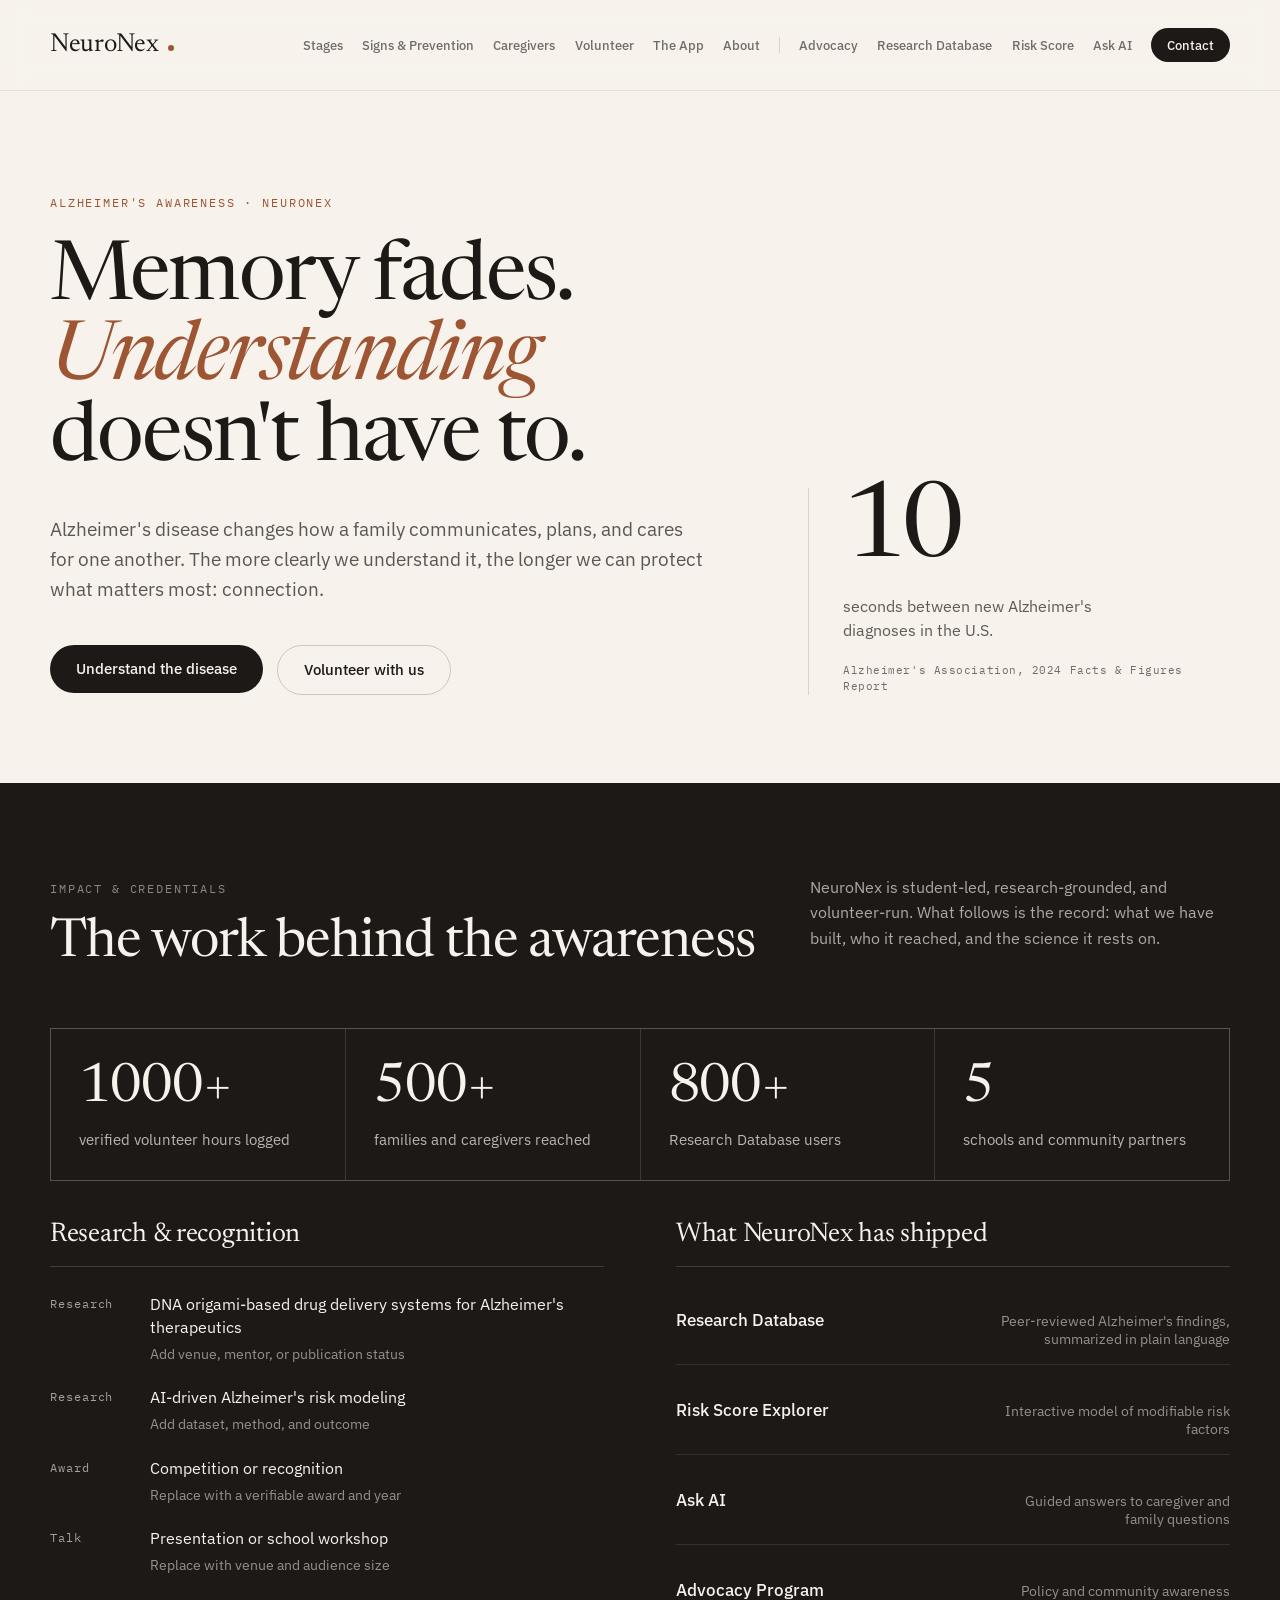
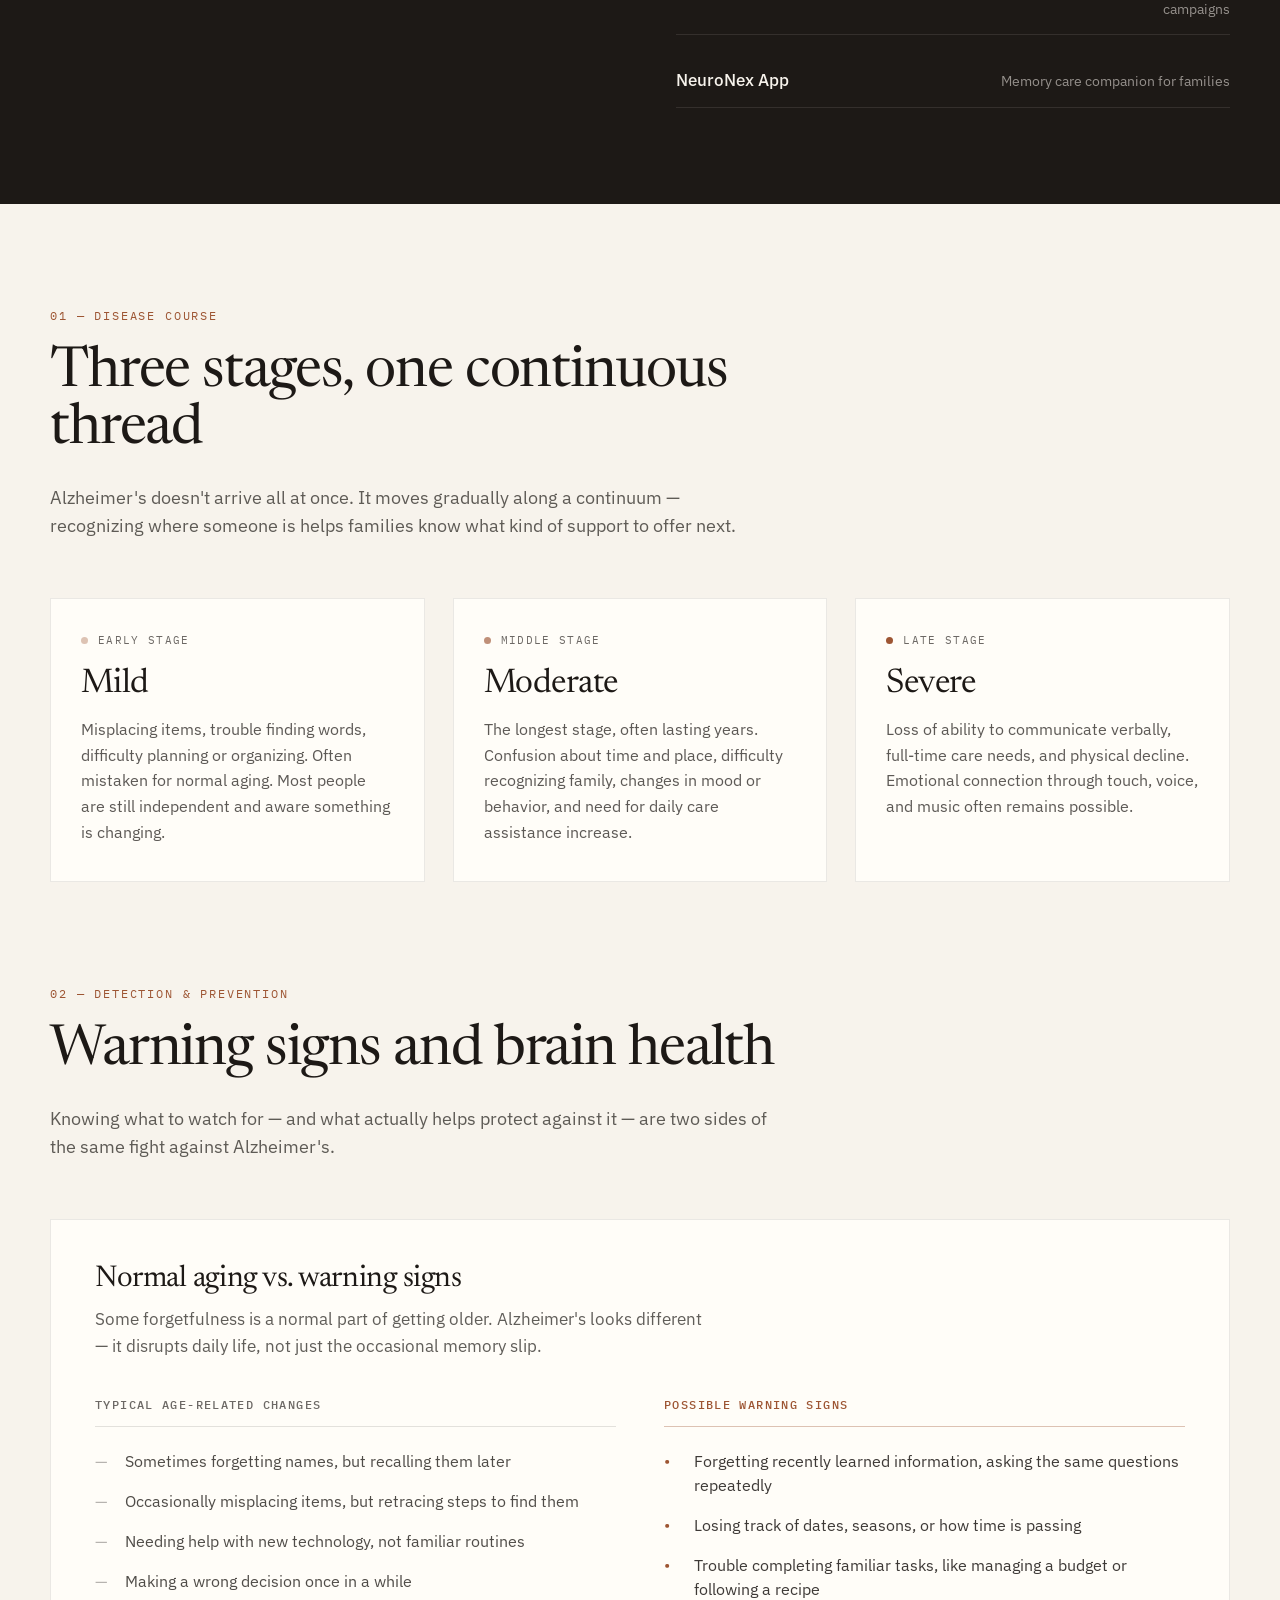
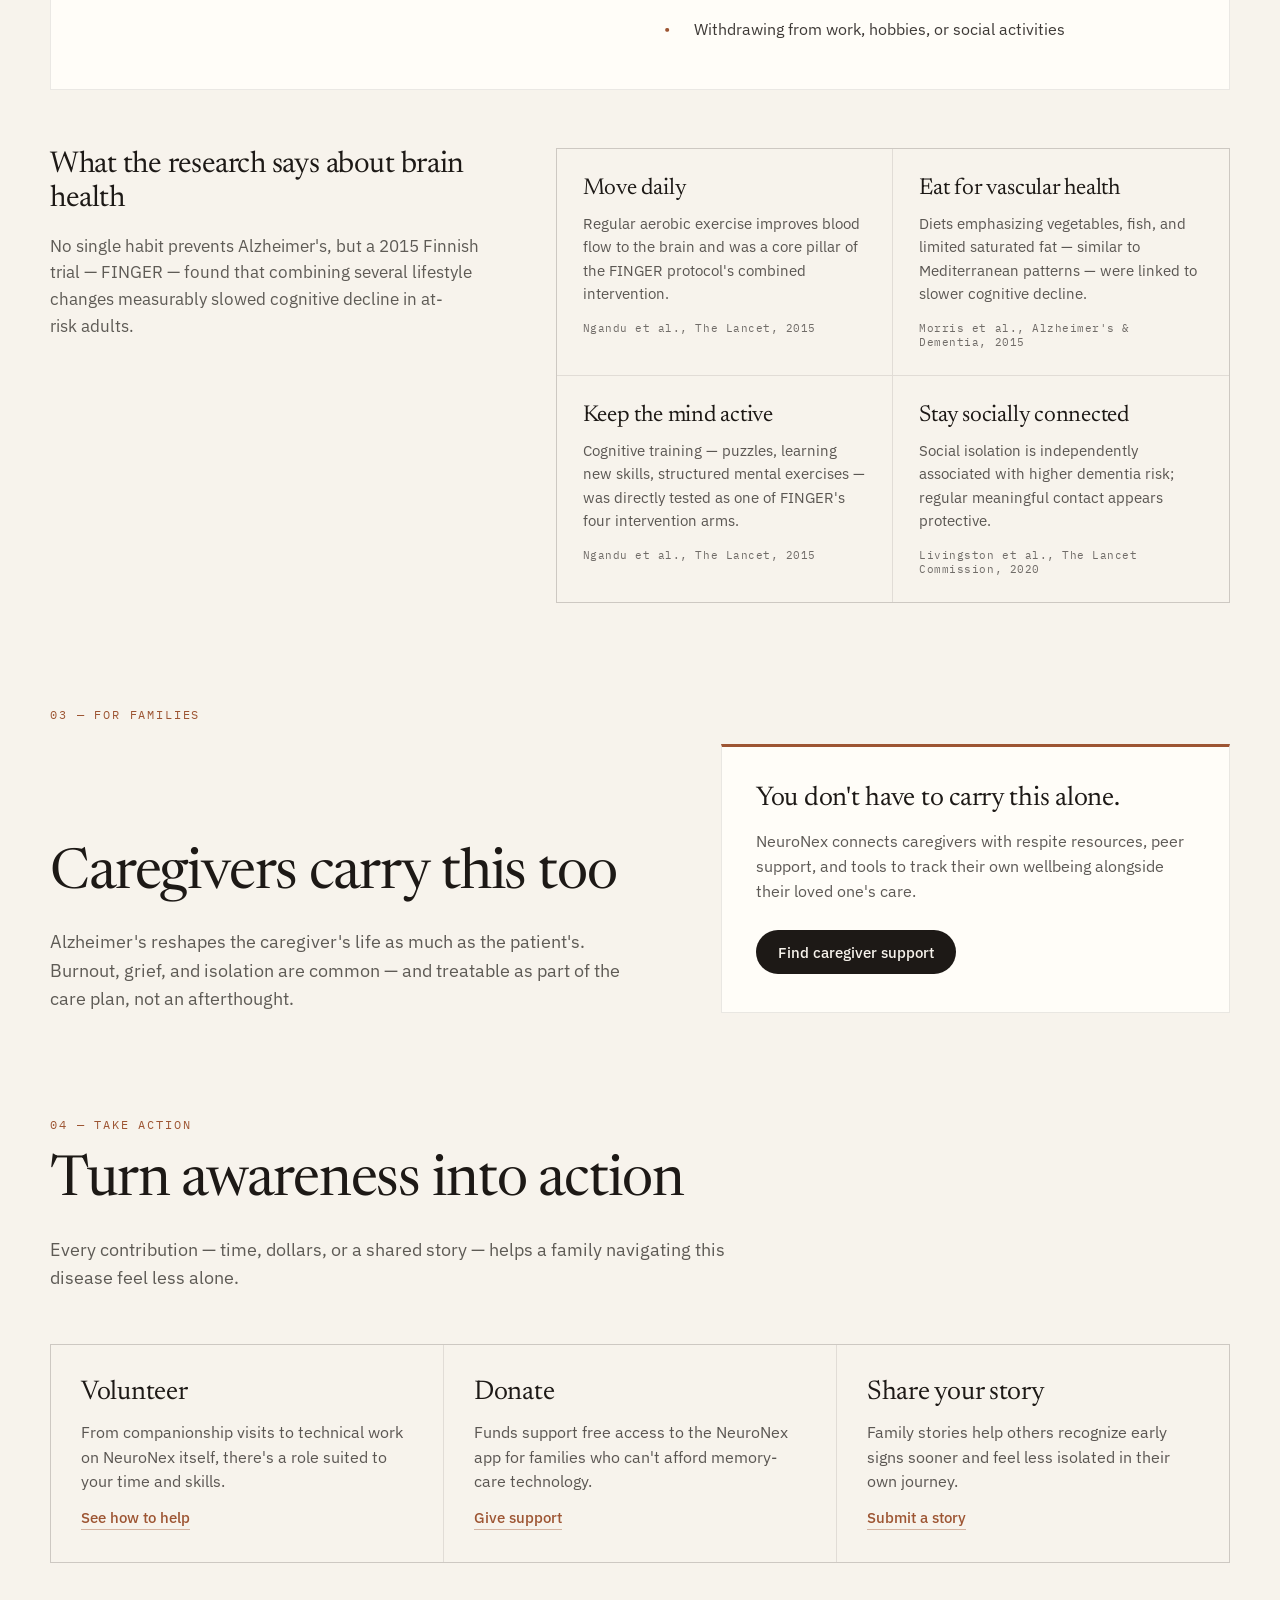
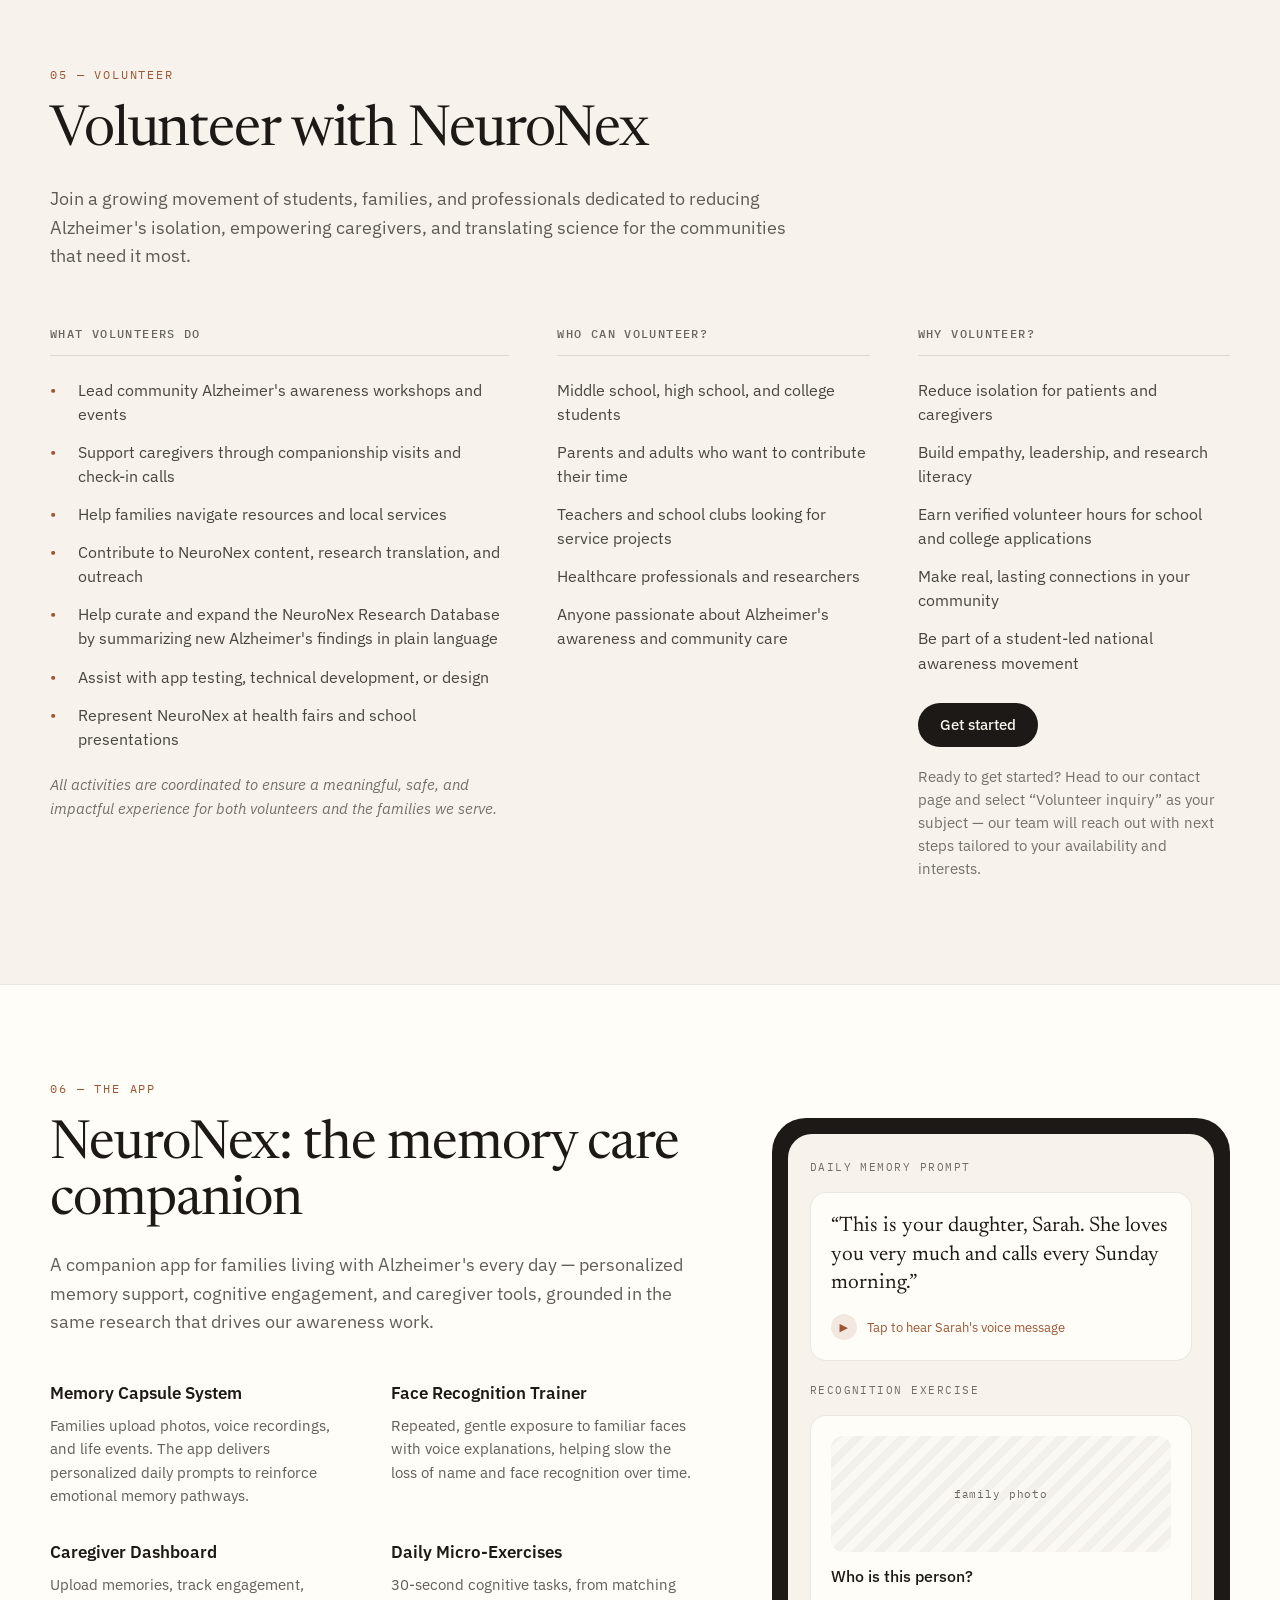
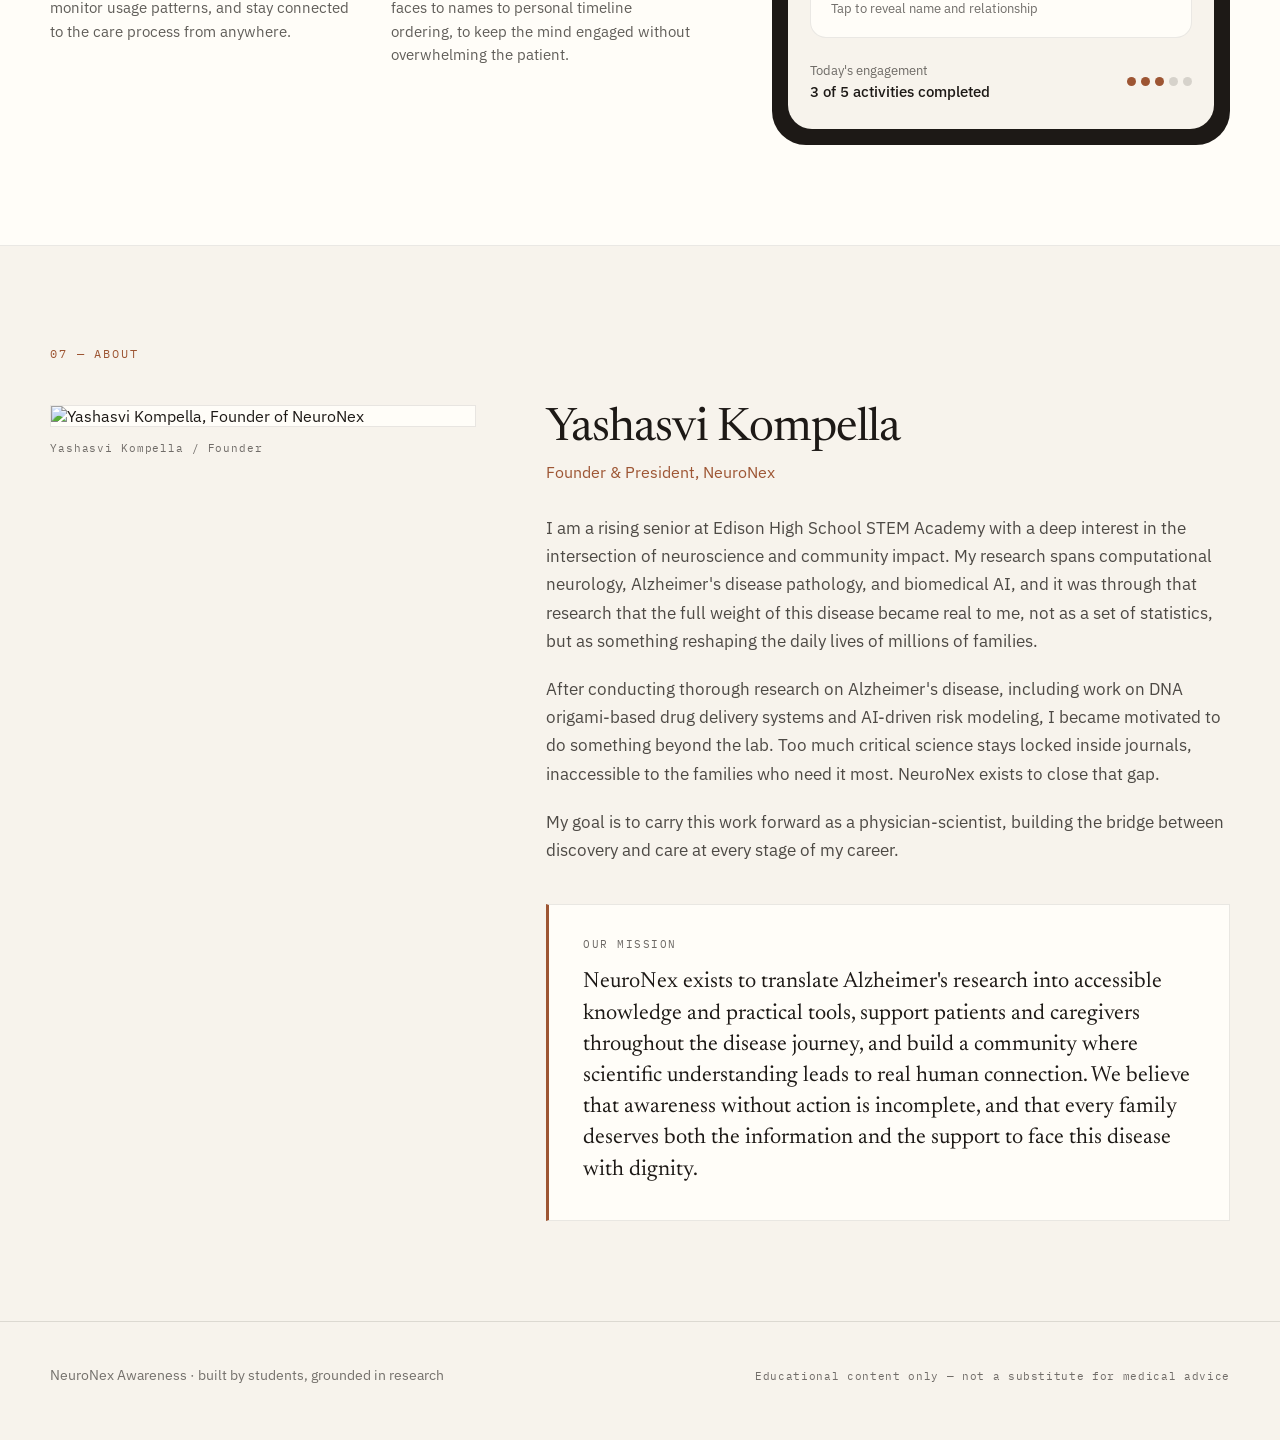
==== commit 1c6bdb36: "Merge remote uploads: adopt new index.html, keep typography sync" ====
--- a/index.html
+++ b/index.html
@@ -1,367 +1,581 @@
-<!DOCTYPE html>
-<html lang="en">
-<head>
-<meta charset="UTF-8">
-<meta name="viewport" content="width=device-width, initial-scale=1.0">
-<title>NeuroNex — Understanding Alzheimer's</title>
+<!DOCTYPE html><html lang="en"><head>
+<meta charset="utf-8">
+<meta name="viewport" content="width=device-width, initial-scale=1">
+<title>NeuroNex Foundation | Alzheimer's Research Translated for Families &mdash; Edison, NJ</title>
+<meta name="description" content="NeuroNex Foundation is a student-led 501(c)(3) in Edison, New Jersey translating peer-reviewed Alzheimer's research into plain language for patients and caregivers. Free research database, legislative advocacy tracker, and volunteer opportunities.">
+<link rel="canonical" href="https://neuronexfoundation.org/">
+<meta name="robots" content="index, follow, max-image-preview:large">
+<meta property="og:type" content="website">
+<meta property="og:site_name" content="NeuroNex Foundation">
+<meta property="og:title" content="NeuroNex Foundation | Alzheimer's Research, Translated">
+<meta property="og:description" content="Student-led 501(c)(3) translating Alzheimer's research into plain language for families and caregivers.">
+<meta property="og:url" content="https://neuronexfoundation.org/">
+<meta name="twitter:card" content="summary_large_image">
 <link rel="preconnect" href="https://fonts.googleapis.com">
 <link rel="preconnect" href="https://fonts.gstatic.com" crossorigin>
 <link href="https://fonts.googleapis.com/css2?family=IBM+Plex+Mono:wght@400;500&family=IBM+Plex+Sans:wght@400;500;600&family=Newsreader:ital,opsz,wght@0,6..72,300..700;1,6..72,300..700&display=swap" rel="stylesheet">
-<link rel="stylesheet" href="styles.css?v=9">
-</head>
+<script type="application/ld+json">
+{
+  "@context": "https://schema.org",
+  "@type": "NGO",
+  "name": "NeuroNex Foundation",
+  "alternateName": "NeuroNex",
+  "url": "https://neuronexfoundation.org/",
+  "description": "Student-led 501(c)(3) nonprofit translating Alzheimer's disease research into accessible knowledge and practical tools for patients and caregivers.",
+  "foundingDate": "2025",
+  "founder": { "@type": "Person", "name": "Yashasvi Kompella" },
+  "address": { "@type": "PostalAddress", "addressLocality": "Edison", "addressRegion": "NJ", "addressCountry": "US" },
+  "areaServed": { "@type": "State", "name": "New Jersey" },
+  "knowsAbout": ["Alzheimer's disease", "dementia caregiving", "Alzheimer's research", "neurodegenerative disease advocacy"]
+}
+</script>
+<style>
+    .sc-placeholder{background:color-mix(in srgb,currentColor 8%,transparent);
+      border:1px solid color-mix(in srgb,currentColor 50%,transparent);
+      border-radius:2px;box-sizing:border-box;overflow:hidden}
+    @keyframes sc-shine{0%{background-position:100% 50%}100%{background-position:0% 50%}}
+    html.sc-dc-streaming .sc-placeholder,
+    html.sc-dc-streaming .sc-interp.sc-missing{position:relative;
+      background:color-mix(in srgb,currentColor 5%,transparent);
+      border-color:transparent}
+    html.sc-dc-streaming .sc-placeholder::before,
+    html.sc-dc-streaming .sc-interp.sc-missing::before{content:'';
+      position:absolute;inset:0;pointer-events:none;
+      background:linear-gradient(90deg,rgba(217,119,87,0) 25%,rgba(247,225,211,.95) 37%,rgba(217,119,87,0) 63%);
+      background-size:400% 100%;animation:sc-shine 1.4s ease infinite}
+    html.sc-dc-streaming .sc-placeholder:nth-child(n+9 of .sc-placeholder)::before,
+    html.sc-dc-streaming .sc-interp.sc-missing:nth-child(n+9 of .sc-interp.sc-missing)::before{animation:none;
+      background:color-mix(in srgb,currentColor 8%,transparent)}
+    .sc-placeholder-error{padding:4px 8px;font:11px/1.4 ui-monospace,monospace;
+      color:color-mix(in srgb,currentColor 70%,transparent);word-break:break-word}
+    .sc-interp.sc-missing{display:inline-block;width:2em;height:1em;overflow:hidden;
+      vertical-align:text-bottom;background:rgba(255,255,255,.3);border:1px solid rgba(0,0,0,.5);
+      border-radius:2px;box-sizing:border-box;color:transparent;
+      user-select:none}
+    .sc-interp.sc-unresolved{font-family:ui-monospace,monospace;font-size:.85em;
+      color:color-mix(in srgb,currentColor 50%,transparent);
+      background:color-mix(in srgb,currentColor 10%,transparent);border-radius:3px;
+      padding:0 3px}
+    .sc-host.sc-has-error{position:relative}
+    .sc-logic-error{position:absolute;top:8px;left:8px;z-index:2147483647;max-width:60ch;
+      padding:6px 10px;background:#b00020;color:#fff;font:12px/1.4 ui-monospace,monospace;
+      border-radius:4px;white-space:pre-wrap;pointer-events:none}
+    /* Mirrors PRINT_BASELINE_CSS in apps/web deck-stage-export.ts — keep both
+       in sync until dc-runtime regains a build step. */
+    @media print {
+      @page { margin: 0.5cm; }
+      figure, table { break-inside: avoid; }
+      #dc-root, #dc-root > .sc-host { height: auto; }
+      *, *::before, *::after {
+        print-color-adjust: exact; -webkit-print-color-adjust: exact;
+        backdrop-filter: none !important; -webkit-backdrop-filter: none !important;
+        animation-delay: -99s !important; animation-duration: .001s !important;
+        animation-iteration-count: 1 !important; animation-fill-mode: both !important;
+        animation-play-state: running !important; transition-duration: 0s !important;
+      }
+    }
+  </style>
+<meta charset="utf-8">
+<meta name="viewport" content="width=device-width, initial-scale=1">
+
+<style>x-dc{display:none!important}</style><style></style><style>html,body{height:100%;margin:0}#dc-root,#dc-root>.sc-host{height:100%}</style><link rel="preconnect" href="https://fonts.googleapis.com" data-dc-tpl="1"><link rel="preconnect" href="https://fonts.gstatic.com" data-dc-tpl="2"><style data-dc-tpl="3">/* cyrillic-ext */
+
+/* cyrillic */
+
+/* vietnamese */
+
+/* latin-ext */
+
+/* latin */
+
+/* cyrillic-ext */
+
+/* cyrillic */
+
+/* vietnamese */
+
+/* latin-ext */
+
+/* latin */
+
+/* cyrillic-ext */
+
+/* cyrillic */
+
+/* greek */
+
+/* vietnamese */
+
+/* latin-ext */
+
+/* latin */
+
+/* cyrillic-ext */
+
+/* cyrillic */
+
+/* greek */
+
+/* vietnamese */
+
+/* latin-ext */
+
+/* latin */
+
+/* cyrillic-ext */
+
+/* cyrillic */
+
+/* greek */
+
+/* vietnamese */
+
+/* latin-ext */
+
+/* latin */
+
+/* vietnamese */
+
+/* latin-ext */
+
+/* latin */
+
+/* vietnamese */
+
+/* latin-ext */
+
+/* latin */
+
+</style><style data-dc-tpl="4">
+  body { margin: 0; background: #f7f3ec; color: #1d1916; font-family: "IBM Plex Sans", system-ui, sans-serif; -webkit-font-smoothing: antialiased; }
+  a { color: #9d5533; text-decoration: none; }
+  a:hover { color: #1d1916; }
+  ::selection { background: #eddcd0; }
+</style></head>
 <body>
-
-<nav>
-  <div class="wrap">
-    <a href="index.html" class="brand">Neuro<span>Nex</span></a>
-    <ul class="nav-links">
-      <li><a href="index.html#stages">Stages</a></li>
-      <li><a href="index.html#signs">Signs &amp; Prevention</a></li>
-      <li><a href="index.html#caregivers">Caregivers</a></li>
-      <li><a href="index.html#volunteer">Volunteer</a></li>
-      <li><a href="index.html#app">The App</a></li>
-      <li><a href="index.html#about">About</a></li>
-      <li><a href="advocacy.html">Advocacy</a></li>
-      <li><a href="ai.html">Ask AI</a></li>
-      <li><a href="risk-explorer.html">Risk Score</a></li>
-      <li><a href="research-database.html">Research Database</a></li>
-      <li><a href="contact.html">Contact</a></li>
-    </ul>
-    <button class="hamburger" id="hamburgerBtn" aria-label="Toggle menu" aria-expanded="false" aria-controls="mobileMenu">
-      <span></span><span></span><span></span>
-    </button>
-  </div>
-  <div class="mobile-menu" id="mobileMenu">
-    <a href="index.html#stages">Stages</a>
-    <a href="index.html#signs">Signs &amp; Prevention</a>
-    <a href="index.html#caregivers">Caregivers</a>
-    <a href="index.html#volunteer">Volunteer</a>
-    <a href="index.html#app">The App</a>
-    <a href="index.html#about">About</a>
-    <a href="advocacy.html">Advocacy</a>
-    <a href="ai.html">Ask AI</a>
-    <a href="risk-explorer.html">Risk Score</a>
-    <a href="research-database.html">Research Database</a>
-    <a href="contact.html">Contact</a>
-  </div>
-</nav>
-
-<header class="hero">
-  <div class="wrap">
-    <div class="eyebrow">Alzheimer's Awareness · NeuroNex</div>
-    <h1>Memory fades.<br><span class="fade-word" id="fadeWord">Understanding doesn't have to.</span></h1>
-    <div class="hero-grid">
-      <p class="hero-sub">Alzheimer's disease changes how a family communicates, plans, and cares for one another. The more clearly we understand it, the longer we can protect what matters most: connection.</p>
-      <div class="stat-card">
-        <div class="stat-num" id="statNum">0</div>
-        <div class="stat-label">seconds between new Alzheimer's diagnoses in the U.S.</div>
-        <div class="stat-cite">Alzheimer's Association, 2024 Facts &amp; Figures Report</div>
-      </div>
-    </div>
-  </div>
-</header>
-
-<section id="stages">
-  <div class="wrap">
-    <div class="section-head">
-      <div>
-        <div class="section-num">01 — Disease Course</div>
-        <h2>Three stages, one continuous thread</h2>
-      </div>
-      <p class="lede">Alzheimer's doesn't arrive all at once. It moves gradually along a continuum — recognizing where someone is helps families know what kind of support to offer next.</p>
-    </div>
-
-    <div class="timeline-wrap reveal">
-      <div class="stages">
-        <div class="stage-card">
-          <div class="stage-node"></div>
-          <div class="stage-tag">Early Stage</div>
-          <h3>Mild</h3>
-          <p>Misplacing items, trouble finding words, difficulty planning or organizing. Often mistaken for normal aging. Most people are still independent and aware something is changing.</p>
-        </div>
-        <div class="stage-card">
-          <div class="stage-node"></div>
-          <div class="stage-tag">Middle Stage</div>
-          <h3>Moderate</h3>
-          <p>The longest stage, often lasting years. Confusion about time and place, difficulty recognizing family, changes in mood or behavior, and need for daily care assistance increase.</p>
-        </div>
-        <div class="stage-card">
-          <div class="stage-node"></div>
-          <div class="stage-tag">Late Stage</div>
-          <h3>Severe</h3>
-          <p>Loss of ability to communicate verbally, full-time care needs, and physical decline. Emotional connection through touch, voice, and music often remains possible.</p>
-        </div>
-      </div>
-    </div>
-  </div>
-</section>
-
-<section id="signs">
-  <div class="wrap">
-    <div class="section-head">
-      <div>
-        <div class="section-num">02 — Detection &amp; Prevention</div>
-        <h2>Warning signs and brain health</h2>
-      </div>
-      <p class="lede">Knowing what to watch for — and what actually helps protect against it — are two sides of the same fight against Alzheimer's.</p>
-    </div>
-
-    <div class="subsection">
-      <h3 class="subsection-head">Normal aging vs. warning signs</h3>
-      <p class="lede">Some forgetfulness is a normal part of getting older. Alzheimer's looks different — it disrupts daily life, not just the occasional memory slip.</p>
-
-      <div class="signs-grid reveal">
-        <div class="signs-col">
-          <h4>Typical age-related changes</h4>
-          <ul>
-            <li>Sometimes forgetting names, but recalling them later</li>
-            <li>Occasionally misplacing items, but retracing steps to find them</li>
-            <li>Needing help with new technology, not familiar routines</li>
-            <li>Making a wrong decision once in a while</li>
+<div id="dc-root"><div class="sc-host" data-sc-name="NeuroNex_Homepage__standalone_"><div data-dc-tpl="5" style="max-width: 100%; overflow-x: hidden;">
+
+  <header data-dc-tpl="6" style="position: sticky; top: 0px; z-index: 50; background: rgba(247, 243, 236, 0.92); backdrop-filter: blur(12px); border-bottom: 1px solid rgba(29, 25, 22, 0.09);">
+    <div data-dc-tpl="7" style="max-width: 1180px; margin: 0px auto; padding: 11px clamp(20px, 3vw, 40px); display: flex; align-items: center; justify-content: space-between; gap: 24px; min-height: 68px; flex-wrap: wrap;">
+      <a data-dc-tpl="8" href="#top" style="font-family: Newsreader, serif; font-size: 26px; letter-spacing: -0.01em; color: rgb(29, 25, 22); display: flex; align-items: baseline; gap: 9px; flex: 0 0 auto;">
+        NeuroNex
+        <span data-dc-tpl="9" style="width: 6px; height: 6px; border-radius: 50%; background: rgb(157, 85, 51); display: block;"></span>
+      </a>
+      <nav data-dc-tpl="10" style="display: flex; align-items: center; flex-wrap: wrap; justify-content: flex-end; gap: 10px clamp(12px, 1.5vw, 24px); font-size: clamp(12.5px, 1.05vw, 13.5px); font-weight: 500; color: rgba(29, 25, 22, 0.62); flex: 1 1 auto; min-width: 0px;">
+        <a data-dc-tpl="11" href="#stages" class="scp0" style="color: inherit; white-space: nowrap;">Stages</a>
+        <a data-dc-tpl="12" href="#signs" class="scp0" style="color: inherit; white-space: nowrap;">Signs &amp; Prevention</a>
+        <a data-dc-tpl="13" href="#caregivers" class="scp0" style="color: inherit; white-space: nowrap;">Caregivers</a>
+        <a data-dc-tpl="14" href="#volunteer" class="scp0" style="color: inherit; white-space: nowrap;">Volunteer</a>
+        <a data-dc-tpl="15" href="#app" class="scp0" style="color: inherit; white-space: nowrap;">The App</a>
+        <a data-dc-tpl="16" href="#about" class="scp0" style="color: inherit; white-space: nowrap;">About</a>
+        <span data-dc-tpl="17" style="width: 1px; height: 16px; background: rgba(29, 25, 22, 0.14);"></span>
+        <a data-dc-tpl="18" href="https://neuronexfoundation.org/advocacy.html" class="scp0" style="color: inherit; white-space: nowrap;">Advocacy</a>
+        <a data-dc-tpl="19" href="https://neuronexfoundation.org/research-database.html" class="scp0" style="color: inherit; white-space: nowrap;">Research Database</a>
+        <a data-dc-tpl="20" href="https://neuronexfoundation.org/risk-explorer.html" class="scp0" style="color: inherit; white-space: nowrap;">Risk Score</a>
+        <a data-dc-tpl="21" href="https://neuronexfoundation.org/ai.html" class="scp0" style="color: inherit; white-space: nowrap;">Ask AI</a>
+        <a data-dc-tpl="22" href="https://neuronexfoundation.org/contact.html" class="scp1" style="display: inline-flex; align-items: center; height: 34px; padding: 0px 16px; border-radius: 999px; background: rgb(29, 25, 22); color: rgb(247, 243, 236); font-weight: 500;">Contact</a>
+      </nav>
+    </div>
+  </header>
+
+  <section data-dc-tpl="23" id="top" data-screen-label="Hero" style="max-width: 1180px; margin: 0px auto; padding: 104px 40px 88px; display: grid; grid-template-columns: minmax(0px, 1.35fr) minmax(0px, 0.85fr); gap: 88px; align-items: end;">
+    <div data-dc-tpl="24">
+      <div data-dc-tpl="25" style="font-family: &quot;IBM Plex Mono&quot;, monospace; font-size: 11.5px; letter-spacing: 0.16em; text-transform: uppercase; color: rgb(157, 85, 51); margin-bottom: 30px;">Alzheimer's Awareness · NeuroNex</div>
+      <h1 data-dc-tpl="26" style="font-family: Newsreader, serif; font-weight: 400; font-size: clamp(52px, 6.4vw, 92px); line-height: 0.98; letter-spacing: -0.022em; margin: 0px 0px 34px; text-wrap: balance;">
+        Memory fades.<br data-dc-tpl="27">
+        <em data-dc-tpl="28" style="font-style: italic; color: rgb(157, 85, 51);">Understanding</em> doesn't have to.
+      </h1>
+      <p data-dc-tpl="29" style="max-width: 60ch; font-size: 18.5px; line-height: 1.62; color: rgba(29, 25, 22, 0.72); margin: 0px 0px 40px; text-wrap: pretty;">
+        Alzheimer's disease changes how a family communicates, plans, and cares for one another. The more clearly we understand it, the longer we can protect what matters most: connection.
+      </p>
+      <div data-dc-tpl="30" style="display: flex; gap: 14px; flex-wrap: wrap;">
+        <a data-dc-tpl="31" href="#stages" class="scp1" style="display: inline-flex; align-items: center; height: 48px; padding: 0px 26px; border-radius: 999px; background: rgb(29, 25, 22); color: rgb(247, 243, 236); font-size: 15px; font-weight: 500;">Understand the disease</a>
+        <a data-dc-tpl="32" href="#volunteer" class="scp2" style="display: inline-flex; align-items: center; height: 48px; padding: 0px 26px; border-radius: 999px; border: 1px solid rgba(29, 25, 22, 0.2); color: rgb(29, 25, 22); font-size: 15px; font-weight: 500;">Volunteer with us</a>
+      </div>
+    </div>
+
+    <figure data-dc-tpl="33" style="margin: 0px; border-left: 1px solid rgba(29, 25, 22, 0.14); padding-left: 34px;">
+      <div data-dc-tpl="34" style="font-family: Newsreader, serif; font-size: 104px; line-height: 0.86; letter-spacing: -0.03em; color: rgb(29, 25, 22); font-variant-numeric: tabular-nums;"><span class="sc-interp">10</span></div>
+      <div data-dc-tpl="35" style="font-size: 15.5px; line-height: 1.5; color: rgba(29, 25, 22, 0.7); margin-top: 18px; max-width: 26ch;">seconds between new Alzheimer's diagnoses in the U.S.</div>
+      <figcaption data-dc-tpl="36" style="font-family: &quot;IBM Plex Mono&quot;, monospace; font-size: 11px; letter-spacing: 0.05em; color: rgba(29, 25, 22, 0.62); margin-top: 20px; line-height: 1.5;">Alzheimer's Association, 2024 Facts &amp; Figures Report</figcaption>
+    </figure>
+  </section>
+
+  <section data-dc-tpl="37" id="impact" data-screen-label="Impact and credentials" style="background: rgb(29, 25, 22); color: rgb(247, 243, 236);">
+    <div data-dc-tpl="38" style="max-width: 1180px; margin: 0px auto; padding: 92px 40px 96px;">
+      <div data-dc-tpl="39" style="display: flex; align-items: baseline; justify-content: space-between; gap: 40px; flex-wrap: wrap; margin-bottom: 56px;">
+        <div data-dc-tpl="40">
+          <div data-dc-tpl="41" style="font-family: &quot;IBM Plex Mono&quot;, monospace; font-size: 11.5px; letter-spacing: 0.16em; text-transform: uppercase; color: rgba(247, 243, 236, 0.5); margin-bottom: 20px;">Impact &amp; Credentials</div>
+          <h2 data-dc-tpl="42" style="font-family: Newsreader, serif; font-weight: 400; font-size: clamp(38px, 4.2vw, 58px); line-height: 1.04; letter-spacing: -0.02em; margin: 0px; max-width: 24ch;">The work behind the awareness</h2>
+        </div>
+        <p data-dc-tpl="43" style="max-width: 42ch; font-size: 16px; line-height: 1.6; color: rgba(247, 243, 236, 0.66); margin: 0px;">NeuroNex is student-led, research-grounded, and volunteer-run. What follows is the record: what we have built, who it reached, and the science it rests on.</p>
+      </div>
+
+      <div data-dc-tpl="44" style="display: grid; grid-template-columns: repeat(4, minmax(0px, 1fr)); gap: 1px; background: rgba(247, 243, 236, 0.14); border: 1px solid rgba(247, 243, 236, 0.14); margin-bottom: 40px;">
+        
+          <div data-dc-tpl="46" style="background: rgb(29, 25, 22); padding: 32px 28px 30px;">
+            <div data-dc-tpl="47" style="font-family: Newsreader, serif; font-size: 54px; line-height: 1; letter-spacing: -0.02em; color: rgb(247, 243, 236); font-variant-numeric: tabular-nums;"><span class="sc-interp">1000+</span></div>
+            <div data-dc-tpl="48" style="font-size: 14.5px; line-height: 1.45; color: rgba(247, 243, 236, 0.72); margin-top: 14px;"><span class="sc-interp">verified volunteer hours logged</span></div>
+          </div>
+        
+          <div data-dc-tpl="46" style="background: rgb(29, 25, 22); padding: 32px 28px 30px;">
+            <div data-dc-tpl="47" style="font-family: Newsreader, serif; font-size: 54px; line-height: 1; letter-spacing: -0.02em; color: rgb(247, 243, 236); font-variant-numeric: tabular-nums;"><span class="sc-interp">500+</span></div>
+            <div data-dc-tpl="48" style="font-size: 14.5px; line-height: 1.45; color: rgba(247, 243, 236, 0.72); margin-top: 14px;"><span class="sc-interp">families and caregivers reached</span></div>
+          </div>
+        
+          <div data-dc-tpl="46" style="background: rgb(29, 25, 22); padding: 32px 28px 30px;">
+            <div data-dc-tpl="47" style="font-family: Newsreader, serif; font-size: 54px; line-height: 1; letter-spacing: -0.02em; color: rgb(247, 243, 236); font-variant-numeric: tabular-nums;"><span class="sc-interp">800+</span></div>
+            <div data-dc-tpl="48" style="font-size: 14.5px; line-height: 1.45; color: rgba(247, 243, 236, 0.72); margin-top: 14px;"><span class="sc-interp">Research Database users</span></div>
+          </div>
+        
+          <div data-dc-tpl="46" style="background: rgb(29, 25, 22); padding: 32px 28px 30px;">
+            <div data-dc-tpl="47" style="font-family: Newsreader, serif; font-size: 54px; line-height: 1; letter-spacing: -0.02em; color: rgb(247, 243, 236); font-variant-numeric: tabular-nums;"><span class="sc-interp">5</span></div>
+            <div data-dc-tpl="48" style="font-size: 14.5px; line-height: 1.45; color: rgba(247, 243, 236, 0.72); margin-top: 14px;"><span class="sc-interp">schools and community partners</span></div>
+          </div>
+        
+      </div>
+
+      <div data-dc-tpl="49" style="display: grid; grid-template-columns: minmax(0px, 1fr) minmax(0px, 1fr); gap: 72px;">
+        <div data-dc-tpl="50">
+          <h3 data-dc-tpl="51" style="font-family: Newsreader, serif; font-weight: 400; font-size: 27px; letter-spacing: -0.01em; margin: 0px 0px 26px; padding-bottom: 18px; border-bottom: 1px solid rgba(247, 243, 236, 0.16);">Research &amp; recognition</h3>
+          <div data-dc-tpl="52" style="display: flex; flex-direction: column; gap: 22px;">
+            
+              <div data-dc-tpl="54" style="display: grid; grid-template-columns: 78px minmax(0px, 1fr); gap: 22px; align-items: start;">
+                <div data-dc-tpl="55" style="font-family: &quot;IBM Plex Mono&quot;, monospace; font-size: 11.5px; letter-spacing: 0.08em; color: rgba(247, 243, 236, 0.62); padding-top: 3px;"><span class="sc-interp">Research</span></div>
+                <div data-dc-tpl="56">
+                  <div data-dc-tpl="57" style="font-size: 16px; line-height: 1.45; color: rgb(247, 243, 236);"><span class="sc-interp">DNA origami-based drug delivery systems for Alzheimer's therapeutics</span></div>
+                  <div data-dc-tpl="58" style="font-size: 13.5px; line-height: 1.5; color: rgba(247, 243, 236, 0.55); margin-top: 5px;"><span class="sc-interp">Add venue, mentor, or publication status</span></div>
+                </div>
+              </div>
+            
+              <div data-dc-tpl="54" style="display: grid; grid-template-columns: 78px minmax(0px, 1fr); gap: 22px; align-items: start;">
+                <div data-dc-tpl="55" style="font-family: &quot;IBM Plex Mono&quot;, monospace; font-size: 11.5px; letter-spacing: 0.08em; color: rgba(247, 243, 236, 0.62); padding-top: 3px;"><span class="sc-interp">Research</span></div>
+                <div data-dc-tpl="56">
+                  <div data-dc-tpl="57" style="font-size: 16px; line-height: 1.45; color: rgb(247, 243, 236);"><span class="sc-interp">AI-driven Alzheimer's risk modeling</span></div>
+                  <div data-dc-tpl="58" style="font-size: 13.5px; line-height: 1.5; color: rgba(247, 243, 236, 0.55); margin-top: 5px;"><span class="sc-interp">Add dataset, method, and outcome</span></div>
+                </div>
+              </div>
+            
+              <div data-dc-tpl="54" style="display: grid; grid-template-columns: 78px minmax(0px, 1fr); gap: 22px; align-items: start;">
+                <div data-dc-tpl="55" style="font-family: &quot;IBM Plex Mono&quot;, monospace; font-size: 11.5px; letter-spacing: 0.08em; color: rgba(247, 243, 236, 0.62); padding-top: 3px;"><span class="sc-interp">Award</span></div>
+                <div data-dc-tpl="56">
+                  <div data-dc-tpl="57" style="font-size: 16px; line-height: 1.45; color: rgb(247, 243, 236);"><span class="sc-interp">Competition or recognition</span></div>
+                  <div data-dc-tpl="58" style="font-size: 13.5px; line-height: 1.5; color: rgba(247, 243, 236, 0.55); margin-top: 5px;"><span class="sc-interp">Replace with a verifiable award and year</span></div>
+                </div>
+              </div>
+            
+              <div data-dc-tpl="54" style="display: grid; grid-template-columns: 78px minmax(0px, 1fr); gap: 22px; align-items: start;">
+                <div data-dc-tpl="55" style="font-family: &quot;IBM Plex Mono&quot;, monospace; font-size: 11.5px; letter-spacing: 0.08em; color: rgba(247, 243, 236, 0.62); padding-top: 3px;"><span class="sc-interp">Talk</span></div>
+                <div data-dc-tpl="56">
+                  <div data-dc-tpl="57" style="font-size: 16px; line-height: 1.45; color: rgb(247, 243, 236);"><span class="sc-interp">Presentation or school workshop</span></div>
+                  <div data-dc-tpl="58" style="font-size: 13.5px; line-height: 1.5; color: rgba(247, 243, 236, 0.55); margin-top: 5px;"><span class="sc-interp">Replace with venue and audience size</span></div>
+                </div>
+              </div>
+            
+          </div>
+        </div>
+
+        <div data-dc-tpl="59">
+          <h3 data-dc-tpl="60" style="font-family: Newsreader, serif; font-weight: 400; font-size: 27px; letter-spacing: -0.01em; margin: 0px 0px 26px; padding-bottom: 18px; border-bottom: 1px solid rgba(247, 243, 236, 0.16);">What NeuroNex has shipped</h3>
+          <div data-dc-tpl="61" style="display: flex; flex-direction: column; gap: 18px;">
+            
+              <a data-dc-tpl="63" href="https://neuronexfoundation.org/research-database.html" class="scp3" style="display: flex; align-items: baseline; justify-content: space-between; gap: 20px; padding: 16px 0px; border-bottom: 1px solid rgba(247, 243, 236, 0.1); color: rgb(247, 243, 236);">
+                <span data-dc-tpl="64" style="font-size: 16.5px; font-weight: 500;"><span class="sc-interp">Research Database</span></span>
+                <span data-dc-tpl="65" style="font-size: 13.5px; color: rgba(247, 243, 236, 0.55); text-align: right; max-width: 30ch;"><span class="sc-interp">Peer-reviewed Alzheimer's findings, summarized in plain language</span></span>
+              </a>
+            
+              <a data-dc-tpl="63" href="https://neuronexfoundation.org/risk-explorer.html" class="scp3" style="display: flex; align-items: baseline; justify-content: space-between; gap: 20px; padding: 16px 0px; border-bottom: 1px solid rgba(247, 243, 236, 0.1); color: rgb(247, 243, 236);">
+                <span data-dc-tpl="64" style="font-size: 16.5px; font-weight: 500;"><span class="sc-interp">Risk Score Explorer</span></span>
+                <span data-dc-tpl="65" style="font-size: 13.5px; color: rgba(247, 243, 236, 0.55); text-align: right; max-width: 30ch;"><span class="sc-interp">Interactive model of modifiable risk factors</span></span>
+              </a>
+            
+              <a data-dc-tpl="63" href="https://neuronexfoundation.org/ai.html" class="scp3" style="display: flex; align-items: baseline; justify-content: space-between; gap: 20px; padding: 16px 0px; border-bottom: 1px solid rgba(247, 243, 236, 0.1); color: rgb(247, 243, 236);">
+                <span data-dc-tpl="64" style="font-size: 16.5px; font-weight: 500;"><span class="sc-interp">Ask AI</span></span>
+                <span data-dc-tpl="65" style="font-size: 13.5px; color: rgba(247, 243, 236, 0.55); text-align: right; max-width: 30ch;"><span class="sc-interp">Guided answers to caregiver and family questions</span></span>
+              </a>
+            
+              <a data-dc-tpl="63" href="https://neuronexfoundation.org/advocacy.html" class="scp3" style="display: flex; align-items: baseline; justify-content: space-between; gap: 20px; padding: 16px 0px; border-bottom: 1px solid rgba(247, 243, 236, 0.1); color: rgb(247, 243, 236);">
+                <span data-dc-tpl="64" style="font-size: 16.5px; font-weight: 500;"><span class="sc-interp">Advocacy Program</span></span>
+                <span data-dc-tpl="65" style="font-size: 13.5px; color: rgba(247, 243, 236, 0.55); text-align: right; max-width: 30ch;"><span class="sc-interp">Policy and community awareness campaigns</span></span>
+              </a>
+            
+              <a data-dc-tpl="63" href="#app" class="scp3" style="display: flex; align-items: baseline; justify-content: space-between; gap: 20px; padding: 16px 0px; border-bottom: 1px solid rgba(247, 243, 236, 0.1); color: rgb(247, 243, 236);">
+                <span data-dc-tpl="64" style="font-size: 16.5px; font-weight: 500;"><span class="sc-interp">NeuroNex App</span></span>
+                <span data-dc-tpl="65" style="font-size: 13.5px; color: rgba(247, 243, 236, 0.55); text-align: right; max-width: 30ch;"><span class="sc-interp">Memory care companion for families</span></span>
+              </a>
+            
+          </div>
+        </div>
+      </div>
+    </div>
+  </section>
+
+  <section data-dc-tpl="66" id="stages" data-screen-label="Stages" style="max-width: 1180px; margin: 0px auto; padding: 104px 40px 0px;">
+    <div data-dc-tpl="67" style="font-family: &quot;IBM Plex Mono&quot;, monospace; font-size: 11.5px; letter-spacing: 0.16em; text-transform: uppercase; color: rgb(157, 85, 51); margin-bottom: 22px;">01 — Disease Course</div>
+    <h2 data-dc-tpl="68" style="font-family: Newsreader, serif; font-weight: 400; font-size: clamp(38px, 4.4vw, 60px); line-height: 1.02; letter-spacing: -0.02em; margin: 0px 0px 24px; max-width: 22ch;">Three stages, one continuous thread</h2>
+    <p data-dc-tpl="69" style="max-width: 66ch; font-size: 17.5px; line-height: 1.62; color: rgba(29, 25, 22, 0.7); margin: 0px 0px 58px; text-wrap: pretty;">Alzheimer's doesn't arrive all at once. It moves gradually along a continuum — recognizing where someone is helps families know what kind of support to offer next.</p>
+
+    <div data-dc-tpl="70" style="display: grid; grid-template-columns: repeat(3, minmax(0px, 1fr)); gap: 28px;">
+      <article data-dc-tpl="71" style="background: rgb(255, 253, 248); border: 1px solid rgba(29, 25, 22, 0.09); padding: 34px 30px 36px;">
+        <div data-dc-tpl="72" style="display: flex; align-items: center; gap: 10px; font-family: &quot;IBM Plex Mono&quot;, monospace; font-size: 11px; letter-spacing: 0.12em; text-transform: uppercase; color: rgba(29, 25, 22, 0.65);">
+          <span data-dc-tpl="73" style="width: 7px; height: 7px; border-radius: 50%; background: rgb(157, 85, 51); opacity: 0.35;"></span>Early Stage
+        </div>
+        <h3 data-dc-tpl="74" style="font-family: Newsreader, serif; font-weight: 400; font-size: 34px; letter-spacing: -0.015em; margin: 20px 0px 16px;">Mild</h3>
+        <p data-dc-tpl="75" style="font-size: 16px; line-height: 1.6; color: rgba(29, 25, 22, 0.72); margin: 0px; text-wrap: pretty;">Misplacing items, trouble finding words, difficulty planning or organizing. Often mistaken for normal aging. Most people are still independent and aware something is changing.</p>
+      </article>
+      <article data-dc-tpl="76" style="background: rgb(255, 253, 248); border: 1px solid rgba(29, 25, 22, 0.09); padding: 34px 30px 36px;">
+        <div data-dc-tpl="77" style="display: flex; align-items: center; gap: 10px; font-family: &quot;IBM Plex Mono&quot;, monospace; font-size: 11px; letter-spacing: 0.12em; text-transform: uppercase; color: rgba(29, 25, 22, 0.65);">
+          <span data-dc-tpl="78" style="width: 7px; height: 7px; border-radius: 50%; background: rgb(157, 85, 51); opacity: 0.65;"></span>Middle Stage
+        </div>
+        <h3 data-dc-tpl="79" style="font-family: Newsreader, serif; font-weight: 400; font-size: 34px; letter-spacing: -0.015em; margin: 20px 0px 16px;">Moderate</h3>
+        <p data-dc-tpl="80" style="font-size: 16px; line-height: 1.6; color: rgba(29, 25, 22, 0.72); margin: 0px; text-wrap: pretty;">The longest stage, often lasting years. Confusion about time and place, difficulty recognizing family, changes in mood or behavior, and need for daily care assistance increase.</p>
+      </article>
+      <article data-dc-tpl="81" style="background: rgb(255, 253, 248); border: 1px solid rgba(29, 25, 22, 0.09); padding: 34px 30px 36px;">
+        <div data-dc-tpl="82" style="display: flex; align-items: center; gap: 10px; font-family: &quot;IBM Plex Mono&quot;, monospace; font-size: 11px; letter-spacing: 0.12em; text-transform: uppercase; color: rgba(29, 25, 22, 0.65);">
+          <span data-dc-tpl="83" style="width: 7px; height: 7px; border-radius: 50%; background: rgb(157, 85, 51);"></span>Late Stage
+        </div>
+        <h3 data-dc-tpl="84" style="font-family: Newsreader, serif; font-weight: 400; font-size: 34px; letter-spacing: -0.015em; margin: 20px 0px 16px;">Severe</h3>
+        <p data-dc-tpl="85" style="font-size: 16px; line-height: 1.6; color: rgba(29, 25, 22, 0.72); margin: 0px; text-wrap: pretty;">Loss of ability to communicate verbally, full-time care needs, and physical decline. Emotional connection through touch, voice, and music often remains possible.</p>
+      </article>
+    </div>
+  </section>
+
+  <section data-dc-tpl="86" id="signs" data-screen-label="Signs and prevention" style="max-width: 1180px; margin: 0px auto; padding: 104px 40px 0px;">
+    <div data-dc-tpl="87" style="font-family: &quot;IBM Plex Mono&quot;, monospace; font-size: 11.5px; letter-spacing: 0.16em; text-transform: uppercase; color: rgb(157, 85, 51); margin-bottom: 22px;">02 — Detection &amp; Prevention</div>
+    <h2 data-dc-tpl="88" style="font-family: Newsreader, serif; font-weight: 400; font-size: clamp(38px, 4.4vw, 60px); line-height: 1.02; letter-spacing: -0.02em; margin: 0px 0px 24px; max-width: 24ch;">Warning signs and brain health</h2>
+    <p data-dc-tpl="89" style="max-width: 66ch; font-size: 17.5px; line-height: 1.62; color: rgba(29, 25, 22, 0.7); margin: 0px 0px 58px; text-wrap: pretty;">Knowing what to watch for — and what actually helps protect against it — are two sides of the same fight against Alzheimer's.</p>
+
+    <div data-dc-tpl="90" style="background: rgb(255, 253, 248); border: 1px solid rgba(29, 25, 22, 0.09); padding: 44px 44px 48px; margin-bottom: 34px;">
+      <h3 data-dc-tpl="91" style="font-family: Newsreader, serif; font-weight: 400; font-size: 30px; letter-spacing: -0.015em; margin: 0px 0px 12px;">Normal aging vs. warning signs</h3>
+      <p data-dc-tpl="92" style="max-width: 62ch; font-size: 16.5px; line-height: 1.6; color: rgba(29, 25, 22, 0.7); margin: 0px 0px 38px;">Some forgetfulness is a normal part of getting older. Alzheimer's looks different — it disrupts daily life, not just the occasional memory slip.</p>
+      <div data-dc-tpl="93" style="display: grid; grid-template-columns: minmax(0px, 1fr) minmax(0px, 1fr); gap: 48px;">
+        <div data-dc-tpl="94">
+          <h4 data-dc-tpl="95" style="font-family: &quot;IBM Plex Mono&quot;, monospace; font-size: 11.5px; font-weight: 500; letter-spacing: 0.12em; text-transform: uppercase; color: rgba(29, 25, 22, 0.65); margin: 0px 0px 22px; padding-bottom: 14px; border-bottom: 1px solid rgba(29, 25, 22, 0.12);">Typical age-related changes</h4>
+          <ul data-dc-tpl="96" style="list-style: none; margin: 0px; padding: 0px; display: flex; flex-direction: column; gap: 16px;">
+            <li data-dc-tpl="97" style="display: grid; grid-template-columns: 18px minmax(0px, 1fr); gap: 12px; font-size: 15.5px; line-height: 1.55; color: rgba(29, 25, 22, 0.78);"><span data-dc-tpl="98" style="color: rgba(29, 25, 22, 0.32);">—</span>Sometimes forgetting names, but recalling them later</li>
+            <li data-dc-tpl="99" style="display: grid; grid-template-columns: 18px minmax(0px, 1fr); gap: 12px; font-size: 15.5px; line-height: 1.55; color: rgba(29, 25, 22, 0.78);"><span data-dc-tpl="100" style="color: rgba(29, 25, 22, 0.32);">—</span>Occasionally misplacing items, but retracing steps to find them</li>
+            <li data-dc-tpl="101" style="display: grid; grid-template-columns: 18px minmax(0px, 1fr); gap: 12px; font-size: 15.5px; line-height: 1.55; color: rgba(29, 25, 22, 0.78);"><span data-dc-tpl="102" style="color: rgba(29, 25, 22, 0.32);">—</span>Needing help with new technology, not familiar routines</li>
+            <li data-dc-tpl="103" style="display: grid; grid-template-columns: 18px minmax(0px, 1fr); gap: 12px; font-size: 15.5px; line-height: 1.55; color: rgba(29, 25, 22, 0.78);"><span data-dc-tpl="104" style="color: rgba(29, 25, 22, 0.32);">—</span>Making a wrong decision once in a while</li>
           </ul>
         </div>
-        <div class="signs-col warn">
-          <h4>Possible warning signs</h4>
-          <ul>
-            <li>Forgetting recently learned information, asking the same questions repeatedly</li>
-            <li>Losing track of dates, seasons, or how time is passing</li>
-            <li>Trouble completing familiar tasks, like managing a budget or following a recipe</li>
-            <li>Withdrawing from work, hobbies, or social activities</li>
+        <div data-dc-tpl="105">
+          <h4 data-dc-tpl="106" style="font-family: &quot;IBM Plex Mono&quot;, monospace; font-size: 11.5px; font-weight: 500; letter-spacing: 0.12em; text-transform: uppercase; color: rgb(157, 85, 51); margin: 0px 0px 22px; padding-bottom: 14px; border-bottom: 1px solid rgba(157, 85, 51, 0.35);">Possible warning signs</h4>
+          <ul data-dc-tpl="107" style="list-style: none; margin: 0px; padding: 0px; display: flex; flex-direction: column; gap: 16px;">
+            <li data-dc-tpl="108" style="display: grid; grid-template-columns: 18px minmax(0px, 1fr); gap: 12px; font-size: 15.5px; line-height: 1.55; color: rgba(29, 25, 22, 0.86);"><span data-dc-tpl="109" style="color: rgb(157, 85, 51);">•</span>Forgetting recently learned information, asking the same questions repeatedly</li>
+            <li data-dc-tpl="110" style="display: grid; grid-template-columns: 18px minmax(0px, 1fr); gap: 12px; font-size: 15.5px; line-height: 1.55; color: rgba(29, 25, 22, 0.86);"><span data-dc-tpl="111" style="color: rgb(157, 85, 51);">•</span>Losing track of dates, seasons, or how time is passing</li>
+            <li data-dc-tpl="112" style="display: grid; grid-template-columns: 18px minmax(0px, 1fr); gap: 12px; font-size: 15.5px; line-height: 1.55; color: rgba(29, 25, 22, 0.86);"><span data-dc-tpl="113" style="color: rgb(157, 85, 51);">•</span>Trouble completing familiar tasks, like managing a budget or following a recipe</li>
+            <li data-dc-tpl="114" style="display: grid; grid-template-columns: 18px minmax(0px, 1fr); gap: 12px; font-size: 15.5px; line-height: 1.55; color: rgba(29, 25, 22, 0.86);"><span data-dc-tpl="115" style="color: rgb(157, 85, 51);">•</span>Withdrawing from work, hobbies, or social activities</li>
           </ul>
         </div>
       </div>
     </div>
 
-    <div class="subsection" id="prevention">
-      <h3 class="subsection-head">What the research says about brain health</h3>
-      <p class="lede">No single habit prevents Alzheimer's, but a 2015 Finnish trial — FINGER — found that combining several lifestyle changes measurably slowed cognitive decline in at-risk adults.</p>
-
-      <div class="prevent-grid reveal">
-        <div class="pcard">
-          <svg viewBox="0 0 24 24" fill="none" stroke-width="1.5"><path d="M12 2v20M5 9l7-7 7 7M5 15l7 7 7-7" stroke-linecap="round" stroke-linejoin="round"/></svg>
-          <h3>Move daily</h3>
-          <p>Regular aerobic exercise improves blood flow to the brain and was a core pillar of the FINGER protocol's combined intervention.</p>
-          <div class="cite">Ngandu et al., The Lancet, 2015</div>
-        </div>
-        <div class="pcard">
-          <svg viewBox="0 0 24 24" fill="none" stroke-width="1.5"><circle cx="12" cy="12" r="9"/><path d="M8 12h8M12 8v8"/></svg>
-          <h3>Eat for vascular health</h3>
-          <p>Diets emphasizing vegetables, fish, and limited saturated fat — similar to Mediterranean patterns — were linked to slower cognitive decline.</p>
-          <div class="cite">Morris et al., Alzheimer's &amp; Dementia, 2015</div>
-        </div>
-        <div class="pcard">
-          <svg viewBox="0 0 24 24" fill="none" stroke-width="1.5"><path d="M4 19h16M4 15h10M4 11h16M4 7h10" stroke-linecap="round"/></svg>
-          <h3>Keep the mind active</h3>
-          <p>Cognitive training — puzzles, learning new skills, structured mental exercises — was directly tested as one of FINGER's four intervention arms.</p>
-          <div class="cite">Ngandu et al., The Lancet, 2015</div>
-        </div>
-        <div class="pcard">
-          <svg viewBox="0 0 24 24" fill="none" stroke-width="1.5"><circle cx="8" cy="8" r="3"/><circle cx="16" cy="16" r="3"/><path d="M10.5 9.5l3 3"/></svg>
-          <h3>Stay socially connected</h3>
-          <p>Social isolation is independently associated with higher dementia risk; regular meaningful contact appears protective.</p>
-          <div class="cite">Livingston et al., The Lancet Commission, 2020</div>
-        </div>
-      </div>
-    </div>
-  </div>
-</section>
-
-<section id="caregivers">
-  <div class="wrap">
-    <div class="section-head">
-      <div>
-        <div class="section-num">03 — For Families</div>
-        <h2>Caregivers carry this too</h2>
-      </div>
-      <p class="lede">Alzheimer's reshapes the caregiver's life as much as the patient's. Burnout, grief, and isolation are common — and treatable as part of the care plan, not an afterthought.</p>
-    </div>
-
-    <div class="care-strip reveal">
-      <div>
-        <h3>You don't have to carry this alone.</h3>
-        <p>NeuroNex connects caregivers with respite resources, peer support, and tools to track their own wellbeing alongside their loved one's care.</p>
-      </div>
-      <a href="contact.html" class="btn">Find caregiver support</a>
-    </div>
-  </div>
-</section>
-
-<section id="involved">
-  <div class="wrap">
-    <div class="section-head">
-      <div>
-        <div class="section-num">04 — Take Action</div>
-        <h2>Turn awareness into action</h2>
-      </div>
-      <p class="lede">Every contribution — time, dollars, or a shared story — helps a family navigating this disease feel less alone.</p>
-    </div>
-
-    <div class="involve-grid reveal">
-      <div class="involve-card">
-        <h3>Volunteer</h3>
-        <p>From companionship visits to technical work on NeuroNex itself, there's a role suited to your time and skills.</p>
-        <a href="#volunteer" class="btn btn-outline">See how to help</a>
-      </div>
-      <div class="involve-card">
-        <h3>Donate</h3>
-        <p>Funds support free access to the NeuroNex app for families who can't afford memory-care technology.</p>
-        <a href="contact.html" class="btn btn-outline">Give support</a>
-      </div>
-      <div class="involve-card">
-        <h3>Share your story</h3>
-        <p>Family stories help others recognize early signs sooner and feel less isolated in their own journey.</p>
-        <a href="contact.html#story" class="btn btn-outline">Submit a story</a>
-      </div>
-    </div>
-  </div>
-</section>
-
-<section id="volunteer">
-  <div class="wrap">
-    <div class="section-head">
-      <div>
-        <div class="section-num">05 — Volunteer</div>
-        <h2>Volunteer with NeuroNex</h2>
-      </div>
-      <p class="lede">Join a growing movement of students, families, and professionals dedicated to reducing Alzheimer's isolation, empowering caregivers, and translating science for the communities that need it most.</p>
-    </div>
-
-    <div class="volunteer-grid reveal">
-      <div class="volunteer-col">
-        <h3>What volunteers do</h3>
-        <ul class="volunteer-list">
-          <li>Lead community Alzheimer's awareness workshops and events</li>
-          <li>Support caregivers through companionship visits and check-in calls</li>
-          <li>Help families navigate resources and local services</li>
-          <li>Contribute to NeuroNex content, research translation, and outreach</li>
-          <li>Help curate and expand the NeuroNex Research Database by summarizing new Alzheimer's findings in plain language</li>
-          <li>Assist with app testing, technical development, or design</li>
-          <li>Represent NeuroNex at health fairs and school presentations</li>
+    <div data-dc-tpl="116" style="display: grid; grid-template-columns: minmax(0px, 0.8fr) minmax(0px, 1.2fr); gap: 56px; align-items: start; padding-top: 24px;">
+      <div data-dc-tpl="117">
+        <h3 data-dc-tpl="118" style="font-family: Newsreader, serif; font-weight: 400; font-size: 30px; line-height: 1.14; letter-spacing: -0.015em; margin: 0px 0px 16px;">What the research says about brain health</h3>
+        <p data-dc-tpl="119" style="font-size: 16.5px; line-height: 1.62; color: rgba(29, 25, 22, 0.7); margin: 0px; text-wrap: pretty;">No single habit prevents Alzheimer's, but a 2015 Finnish trial — FINGER — found that combining several lifestyle changes measurably slowed cognitive decline in at-risk adults.</p>
+      </div>
+      <div data-dc-tpl="120" style="display: grid; grid-template-columns: minmax(0px, 1fr) minmax(0px, 1fr); gap: 1px; background: rgba(29, 25, 22, 0.1); border: 1px solid rgba(29, 25, 22, 0.1);">
+        
+          <div data-dc-tpl="122" style="background: rgb(247, 243, 236); padding: 28px 26px 26px;">
+            <h4 data-dc-tpl="123" style="font-family: Newsreader, serif; font-weight: 400; font-size: 23px; letter-spacing: -0.01em; margin: 0px 0px 12px;"><span class="sc-interp">Move daily</span></h4>
+            <p data-dc-tpl="124" style="font-size: 15px; line-height: 1.55; color: rgba(29, 25, 22, 0.72); margin: 0px 0px 16px;"><span class="sc-interp">Regular aerobic exercise improves blood flow to the brain and was a core pillar of the FINGER protocol's combined intervention.</span></p>
+            <div data-dc-tpl="125" style="font-family: &quot;IBM Plex Mono&quot;, monospace; font-size: 10.5px; letter-spacing: 0.05em; color: rgba(29, 25, 22, 0.62);"><span class="sc-interp">Ngandu et al., The Lancet, 2015</span></div>
+          </div>
+        
+          <div data-dc-tpl="122" style="background: rgb(247, 243, 236); padding: 28px 26px 26px;">
+            <h4 data-dc-tpl="123" style="font-family: Newsreader, serif; font-weight: 400; font-size: 23px; letter-spacing: -0.01em; margin: 0px 0px 12px;"><span class="sc-interp">Eat for vascular health</span></h4>
+            <p data-dc-tpl="124" style="font-size: 15px; line-height: 1.55; color: rgba(29, 25, 22, 0.72); margin: 0px 0px 16px;"><span class="sc-interp">Diets emphasizing vegetables, fish, and limited saturated fat — similar to Mediterranean patterns — were linked to slower cognitive decline.</span></p>
+            <div data-dc-tpl="125" style="font-family: &quot;IBM Plex Mono&quot;, monospace; font-size: 10.5px; letter-spacing: 0.05em; color: rgba(29, 25, 22, 0.62);"><span class="sc-interp">Morris et al., Alzheimer's &amp; Dementia, 2015</span></div>
+          </div>
+        
+          <div data-dc-tpl="122" style="background: rgb(247, 243, 236); padding: 28px 26px 26px;">
+            <h4 data-dc-tpl="123" style="font-family: Newsreader, serif; font-weight: 400; font-size: 23px; letter-spacing: -0.01em; margin: 0px 0px 12px;"><span class="sc-interp">Keep the mind active</span></h4>
+            <p data-dc-tpl="124" style="font-size: 15px; line-height: 1.55; color: rgba(29, 25, 22, 0.72); margin: 0px 0px 16px;"><span class="sc-interp">Cognitive training — puzzles, learning new skills, structured mental exercises — was directly tested as one of FINGER's four intervention arms.</span></p>
+            <div data-dc-tpl="125" style="font-family: &quot;IBM Plex Mono&quot;, monospace; font-size: 10.5px; letter-spacing: 0.05em; color: rgba(29, 25, 22, 0.62);"><span class="sc-interp">Ngandu et al., The Lancet, 2015</span></div>
+          </div>
+        
+          <div data-dc-tpl="122" style="background: rgb(247, 243, 236); padding: 28px 26px 26px;">
+            <h4 data-dc-tpl="123" style="font-family: Newsreader, serif; font-weight: 400; font-size: 23px; letter-spacing: -0.01em; margin: 0px 0px 12px;"><span class="sc-interp">Stay socially connected</span></h4>
+            <p data-dc-tpl="124" style="font-size: 15px; line-height: 1.55; color: rgba(29, 25, 22, 0.72); margin: 0px 0px 16px;"><span class="sc-interp">Social isolation is independently associated with higher dementia risk; regular meaningful contact appears protective.</span></p>
+            <div data-dc-tpl="125" style="font-family: &quot;IBM Plex Mono&quot;, monospace; font-size: 10.5px; letter-spacing: 0.05em; color: rgba(29, 25, 22, 0.62);"><span class="sc-interp">Livingston et al., The Lancet Commission, 2020</span></div>
+          </div>
+        
+      </div>
+    </div>
+  </section>
+
+  <section data-dc-tpl="126" id="caregivers" data-screen-label="Caregivers" style="max-width: 1180px; margin: 0px auto; padding: 104px 40px 0px;">
+    <div data-dc-tpl="127" style="font-family: &quot;IBM Plex Mono&quot;, monospace; font-size: 11.5px; letter-spacing: 0.16em; text-transform: uppercase; color: rgb(157, 85, 51); margin-bottom: 22px;">03 — For Families</div>
+    <div data-dc-tpl="128" style="display: grid; grid-template-columns: minmax(0px, 1fr) minmax(0px, 0.85fr); gap: 72px; align-items: end;">
+      <div data-dc-tpl="129">
+        <h2 data-dc-tpl="130" style="font-family: Newsreader, serif; font-weight: 400; font-size: clamp(38px, 4.4vw, 60px); line-height: 1.02; letter-spacing: -0.02em; margin: 0px 0px 24px; max-width: 20ch;">Caregivers carry this too</h2>
+        <p data-dc-tpl="131" style="max-width: 60ch; font-size: 17.5px; line-height: 1.62; color: rgba(29, 25, 22, 0.7); margin: 0px; text-wrap: pretty;">Alzheimer's reshapes the caregiver's life as much as the patient's. Burnout, grief, and isolation are common — and treatable as part of the care plan, not an afterthought.</p>
+      </div>
+      <div data-dc-tpl="132" style="background: rgb(255, 253, 248); border-width: 3px 1px 1px; border-style: solid; border-color: rgb(157, 85, 51) rgba(29, 25, 22, 0.09) rgba(29, 25, 22, 0.09); border-image: initial; padding: 36px 34px 38px;">
+        <h3 data-dc-tpl="133" style="font-family: Newsreader, serif; font-weight: 400; font-size: 27px; line-height: 1.16; letter-spacing: -0.01em; margin: 0px 0px 14px;">You don't have to carry this alone.</h3>
+        <p data-dc-tpl="134" style="font-size: 16px; line-height: 1.58; color: rgba(29, 25, 22, 0.72); margin: 0px 0px 26px;">NeuroNex connects caregivers with respite resources, peer support, and tools to track their own wellbeing alongside their loved one's care.</p>
+        <a data-dc-tpl="135" href="https://neuronexfoundation.org/contact.html" class="scp1" style="display: inline-flex; align-items: center; height: 44px; padding: 0px 22px; border-radius: 999px; background: rgb(29, 25, 22); color: rgb(247, 243, 236); font-size: 14.5px; font-weight: 500;">Find caregiver support</a>
+      </div>
+    </div>
+  </section>
+
+  <section data-dc-tpl="136" id="action" data-screen-label="Take action" style="max-width: 1180px; margin: 0px auto; padding: 104px 40px 0px;">
+    <div data-dc-tpl="137" style="font-family: &quot;IBM Plex Mono&quot;, monospace; font-size: 11.5px; letter-spacing: 0.16em; text-transform: uppercase; color: rgb(157, 85, 51); margin-bottom: 22px;">04 — Take Action</div>
+    <h2 data-dc-tpl="138" style="font-family: Newsreader, serif; font-weight: 400; font-size: clamp(38px, 4.4vw, 60px); line-height: 1.02; letter-spacing: -0.02em; margin: 0px 0px 24px; max-width: 22ch;">Turn awareness into action</h2>
+    <p data-dc-tpl="139" style="max-width: 66ch; font-size: 17.5px; line-height: 1.62; color: rgba(29, 25, 22, 0.7); margin: 0px 0px 52px; text-wrap: pretty;">Every contribution — time, dollars, or a shared story — helps a family navigating this disease feel less alone.</p>
+    <div data-dc-tpl="140" style="display: grid; grid-template-columns: repeat(3, minmax(0px, 1fr)); gap: 1px; background: rgba(29, 25, 22, 0.1); border: 1px solid rgba(29, 25, 22, 0.1);">
+      <div data-dc-tpl="141" style="background: rgb(247, 243, 236); padding: 34px 30px 32px; display: flex; flex-direction: column; gap: 14px; align-items: start;">
+        <h3 data-dc-tpl="142" style="font-family: Newsreader, serif; font-weight: 400; font-size: 27px; letter-spacing: -0.01em; margin: 0px;">Volunteer</h3>
+        <p data-dc-tpl="143" style="font-size: 15.5px; line-height: 1.58; color: rgba(29, 25, 22, 0.72); margin: 0px; flex: 1 1 0%;">From companionship visits to technical work on NeuroNex itself, there's a role suited to your time and skills.</p>
+        <a data-dc-tpl="144" href="#volunteer" style="font-size: 14.5px; font-weight: 500; border-bottom: 1px solid rgba(157, 85, 51, 0.4); padding-bottom: 2px;">See how to help</a>
+      </div>
+      <div data-dc-tpl="145" style="background: rgb(247, 243, 236); padding: 34px 30px 32px; display: flex; flex-direction: column; gap: 14px; align-items: start;">
+        <h3 data-dc-tpl="146" style="font-family: Newsreader, serif; font-weight: 400; font-size: 27px; letter-spacing: -0.01em; margin: 0px;">Donate</h3>
+        <p data-dc-tpl="147" style="font-size: 15.5px; line-height: 1.58; color: rgba(29, 25, 22, 0.72); margin: 0px; flex: 1 1 0%;">Funds support free access to the NeuroNex app for families who can't afford memory-care technology.</p>
+        <a data-dc-tpl="148" href="https://neuronexfoundation.org/contact.html" style="font-size: 14.5px; font-weight: 500; border-bottom: 1px solid rgba(157, 85, 51, 0.4); padding-bottom: 2px;">Give support</a>
+      </div>
+      <div data-dc-tpl="149" style="background: rgb(247, 243, 236); padding: 34px 30px 32px; display: flex; flex-direction: column; gap: 14px; align-items: start;">
+        <h3 data-dc-tpl="150" style="font-family: Newsreader, serif; font-weight: 400; font-size: 27px; letter-spacing: -0.01em; margin: 0px;">Share your story</h3>
+        <p data-dc-tpl="151" style="font-size: 15.5px; line-height: 1.58; color: rgba(29, 25, 22, 0.72); margin: 0px; flex: 1 1 0%;">Family stories help others recognize early signs sooner and feel less isolated in their own journey.</p>
+        <a data-dc-tpl="152" href="https://neuronexfoundation.org/contact.html#story" style="font-size: 14.5px; font-weight: 500; border-bottom: 1px solid rgba(157, 85, 51, 0.4); padding-bottom: 2px;">Submit a story</a>
+      </div>
+    </div>
+  </section>
+
+  <section data-dc-tpl="153" id="volunteer" data-screen-label="Volunteer" style="max-width: 1180px; margin: 0px auto; padding: 104px 40px 0px;">
+    <div data-dc-tpl="154" style="font-family: &quot;IBM Plex Mono&quot;, monospace; font-size: 11.5px; letter-spacing: 0.16em; text-transform: uppercase; color: rgb(157, 85, 51); margin-bottom: 22px;">05 — Volunteer</div>
+    <h2 data-dc-tpl="155" style="font-family: Newsreader, serif; font-weight: 400; font-size: clamp(38px, 4.4vw, 60px); line-height: 1.02; letter-spacing: -0.02em; margin: 0px 0px 24px; max-width: 20ch;">Volunteer with NeuroNex</h2>
+    <p data-dc-tpl="156" style="max-width: 68ch; font-size: 17.5px; line-height: 1.62; color: rgba(29, 25, 22, 0.7); margin: 0px 0px 56px; text-wrap: pretty;">Join a growing movement of students, families, and professionals dedicated to reducing Alzheimer's isolation, empowering caregivers, and translating science for the communities that need it most.</p>
+
+    <div data-dc-tpl="157" style="display: grid; grid-template-columns: minmax(0px, 1.25fr) minmax(0px, 0.85fr) minmax(0px, 0.85fr); gap: 48px; align-items: start;">
+      <div data-dc-tpl="158">
+        <h3 data-dc-tpl="159" style="font-family: &quot;IBM Plex Mono&quot;, monospace; font-size: 11.5px; font-weight: 500; letter-spacing: 0.12em; text-transform: uppercase; color: rgba(29, 25, 22, 0.65); margin: 0px 0px 22px; padding-bottom: 14px; border-bottom: 1px solid rgba(29, 25, 22, 0.12);">What volunteers do</h3>
+        <ul data-dc-tpl="160" style="list-style: none; margin: 0px 0px 22px; padding: 0px; display: flex; flex-direction: column; gap: 14px;">
+          <li data-dc-tpl="161" style="display: grid; grid-template-columns: 16px minmax(0px, 1fr); gap: 12px; font-size: 15.5px; line-height: 1.55; color: rgba(29, 25, 22, 0.8);"><span data-dc-tpl="162" style="color: rgb(157, 85, 51);">•</span>Lead community Alzheimer's awareness workshops and events</li>
+          <li data-dc-tpl="163" style="display: grid; grid-template-columns: 16px minmax(0px, 1fr); gap: 12px; font-size: 15.5px; line-height: 1.55; color: rgba(29, 25, 22, 0.8);"><span data-dc-tpl="164" style="color: rgb(157, 85, 51);">•</span>Support caregivers through companionship visits and check-in calls</li>
+          <li data-dc-tpl="165" style="display: grid; grid-template-columns: 16px minmax(0px, 1fr); gap: 12px; font-size: 15.5px; line-height: 1.55; color: rgba(29, 25, 22, 0.8);"><span data-dc-tpl="166" style="color: rgb(157, 85, 51);">•</span>Help families navigate resources and local services</li>
+          <li data-dc-tpl="167" style="display: grid; grid-template-columns: 16px minmax(0px, 1fr); gap: 12px; font-size: 15.5px; line-height: 1.55; color: rgba(29, 25, 22, 0.8);"><span data-dc-tpl="168" style="color: rgb(157, 85, 51);">•</span>Contribute to NeuroNex content, research translation, and outreach</li>
+          <li data-dc-tpl="169" style="display: grid; grid-template-columns: 16px minmax(0px, 1fr); gap: 12px; font-size: 15.5px; line-height: 1.55; color: rgba(29, 25, 22, 0.8);"><span data-dc-tpl="170" style="color: rgb(157, 85, 51);">•</span>Help curate and expand the NeuroNex Research Database by summarizing new Alzheimer's findings in plain language</li>
+          <li data-dc-tpl="171" style="display: grid; grid-template-columns: 16px minmax(0px, 1fr); gap: 12px; font-size: 15.5px; line-height: 1.55; color: rgba(29, 25, 22, 0.8);"><span data-dc-tpl="172" style="color: rgb(157, 85, 51);">•</span>Assist with app testing, technical development, or design</li>
+          <li data-dc-tpl="173" style="display: grid; grid-template-columns: 16px minmax(0px, 1fr); gap: 12px; font-size: 15.5px; line-height: 1.55; color: rgba(29, 25, 22, 0.8);"><span data-dc-tpl="174" style="color: rgb(157, 85, 51);">•</span>Represent NeuroNex at health fairs and school presentations</li>
         </ul>
-        <div class="volunteer-note">All activities are coordinated to ensure a meaningful, safe, and impactful experience for both volunteers and the families we serve.</div>
-      </div>
-      <div class="volunteer-col">
-        <h3>Who can volunteer?</h3>
-        <ul class="volunteer-list">
-          <li>Middle school, high school, and college students</li>
-          <li>Parents and adults who want to contribute their time</li>
-          <li>Teachers and school clubs looking for service projects</li>
-          <li>Healthcare professionals and researchers</li>
-          <li>Anyone passionate about Alzheimer's awareness and community care</li>
+        <p data-dc-tpl="175" style="font-size: 15px; line-height: 1.6; color: rgba(29, 25, 22, 0.6); margin: 0px; font-style: italic;">All activities are coordinated to ensure a meaningful, safe, and impactful experience for both volunteers and the families we serve.</p>
+      </div>
+      <div data-dc-tpl="176">
+        <h3 data-dc-tpl="177" style="font-family: &quot;IBM Plex Mono&quot;, monospace; font-size: 11.5px; font-weight: 500; letter-spacing: 0.12em; text-transform: uppercase; color: rgba(29, 25, 22, 0.65); margin: 0px 0px 22px; padding-bottom: 14px; border-bottom: 1px solid rgba(29, 25, 22, 0.12);">Who can volunteer?</h3>
+        <ul data-dc-tpl="178" style="list-style: none; margin: 0px; padding: 0px; display: flex; flex-direction: column; gap: 14px;">
+          <li data-dc-tpl="179" style="font-size: 15.5px; line-height: 1.55; color: rgba(29, 25, 22, 0.8);">Middle school, high school, and college students</li>
+          <li data-dc-tpl="180" style="font-size: 15.5px; line-height: 1.55; color: rgba(29, 25, 22, 0.8);">Parents and adults who want to contribute their time</li>
+          <li data-dc-tpl="181" style="font-size: 15.5px; line-height: 1.55; color: rgba(29, 25, 22, 0.8);">Teachers and school clubs looking for service projects</li>
+          <li data-dc-tpl="182" style="font-size: 15.5px; line-height: 1.55; color: rgba(29, 25, 22, 0.8);">Healthcare professionals and researchers</li>
+          <li data-dc-tpl="183" style="font-size: 15.5px; line-height: 1.55; color: rgba(29, 25, 22, 0.8);">Anyone passionate about Alzheimer's awareness and community care</li>
         </ul>
-        <h3 class="volunteer-subhead">Why volunteer?</h3>
-        <ul class="volunteer-list">
-          <li>Reduce isolation for patients and caregivers</li>
-          <li>Build empathy, leadership, and research literacy</li>
-          <li>Earn verified volunteer hours for school and college applications</li>
-          <li>Make real, lasting connections in your community</li>
-          <li>Be part of a student-led national awareness movement</li>
+      </div>
+      <div data-dc-tpl="184">
+        <h3 data-dc-tpl="185" style="font-family: &quot;IBM Plex Mono&quot;, monospace; font-size: 11.5px; font-weight: 500; letter-spacing: 0.12em; text-transform: uppercase; color: rgba(29, 25, 22, 0.65); margin: 0px 0px 22px; padding-bottom: 14px; border-bottom: 1px solid rgba(29, 25, 22, 0.12);">Why volunteer?</h3>
+        <ul data-dc-tpl="186" style="list-style: none; margin: 0px 0px 28px; padding: 0px; display: flex; flex-direction: column; gap: 14px;">
+          <li data-dc-tpl="187" style="font-size: 15.5px; line-height: 1.55; color: rgba(29, 25, 22, 0.8);">Reduce isolation for patients and caregivers</li>
+          <li data-dc-tpl="188" style="font-size: 15.5px; line-height: 1.55; color: rgba(29, 25, 22, 0.8);">Build empathy, leadership, and research literacy</li>
+          <li data-dc-tpl="189" style="font-size: 15.5px; line-height: 1.55; color: rgba(29, 25, 22, 0.8);">Earn verified volunteer hours for school and college applications</li>
+          <li data-dc-tpl="190" style="font-size: 15.5px; line-height: 1.55; color: rgba(29, 25, 22, 0.8);">Make real, lasting connections in your community</li>
+          <li data-dc-tpl="191" style="font-size: 15.5px; line-height: 1.55; color: rgba(29, 25, 22, 0.8);">Be part of a student-led national awareness movement</li>
         </ul>
-      </div>
-    </div>
-
-    <div class="volunteer-cta reveal">
-      <p>Ready to get started? Head to our contact page and select "Volunteer inquiry" as your subject — our team will reach out with next steps tailored to your availability and interests.</p>
-      <a href="contact.html" class="btn">Get started</a>
-    </div>
-  </div>
-</section>
-
-<section id="app">
-  <div class="wrap">
-    <div class="section-head">
-      <div>
-        <div class="section-num">06 — The App</div>
-        <h2>NeuroNex: the memory care companion</h2>
-      </div>
-      <p class="lede">A companion app for families living with Alzheimer's every day — personalized memory support, cognitive engagement, and caregiver tools, grounded in the same research that drives our awareness work.</p>
-    </div>
-
-    <div class="app-hero reveal">
-      <div class="app-text">
-        <div class="app-features">
-          <div class="app-feat">
-            <div class="app-feat-icon"><svg viewBox="0 0 24 24" fill="none" stroke-width="1.5"><path d="M12 2a5 5 0 1 0 0 10A5 5 0 0 0 12 2zm0 12c-5.33 0-8 2.67-8 4v2h16v-2c0-1.33-2.67-4-8-4z" stroke-linecap="round" stroke-linejoin="round"/></svg></div>
-            <div><h4>Memory Capsule System</h4><p>Families upload photos, voice recordings, and life events. The app delivers personalized daily prompts to reinforce emotional memory pathways.</p></div>
-          </div>
-          <div class="app-feat">
-            <div class="app-feat-icon"><svg viewBox="0 0 24 24" fill="none" stroke-width="1.5"><circle cx="12" cy="8" r="4"/><path d="M4 20c0-4 3.6-7 8-7s8 3 8 7" stroke-linecap="round"/></svg></div>
-            <div><h4>Face Recognition Trainer</h4><p>Repeated, gentle exposure to familiar faces with voice explanations, helping slow the loss of name and face recognition over time.</p></div>
-          </div>
-          <div class="app-feat">
-            <div class="app-feat-icon"><svg viewBox="0 0 24 24" fill="none" stroke-width="1.5"><rect x="3" y="3" width="18" height="18" rx="1"/><path d="M3 9h18M9 21V9"/></svg></div>
-            <div><h4>Caregiver Dashboard</h4><p>Upload memories, track engagement, monitor usage patterns, and stay connected to the care process from anywhere.</p></div>
-          </div>
-          <div class="app-feat">
-            <div class="app-feat-icon"><svg viewBox="0 0 24 24" fill="none" stroke-width="1.5"><path d="M12 20h9M16.5 3.5a2.121 2.121 0 013 3L7 19l-4 1 1-4L16.5 3.5z" stroke-linecap="round" stroke-linejoin="round"/></svg></div>
-            <div><h4>Daily Micro-Exercises</h4><p>30-second cognitive tasks, from matching faces to names to personal timeline ordering, to keep the mind engaged without overwhelming the patient.</p></div>
-          </div>
-        </div>
-      </div>
-      <div class="app-mockup">
-        <div class="app-mockup-bar">
-          <div class="app-mockup-dot"></div>
-          <div class="app-mockup-dot"></div>
-          <div class="app-mockup-dot"></div>
-        </div>
-        <div class="notification">
-          <div class="notif-label">Daily Memory Prompt</div>
-          <div class="notif-text">"This is your daughter, Sarah. She loves you very much and calls every Sunday morning."</div>
-          <div class="notif-sub">Tap to hear Sarah's voice message</div>
-        </div>
-        <div class="notification" style="margin-top:16px;">
-          <div class="notif-label">Recognition Exercise</div>
-          <div class="notif-text">Who is this person?</div>
-          <div class="notif-sub">Tap to reveal name and relationship</div>
-        </div>
-        <div class="app-progress">
-          <div class="progress-label">Today's engagement</div>
-          <div class="progress-bar"><div class="progress-fill"></div></div>
-          <div class="progress-text">3 of 5 activities completed</div>
-        </div>
-      </div>
-    </div>
-  </div>
-</section>
-
-<section id="about">
-  <div class="wrap">
-    <div class="section-head">
-      <div>
-        <div class="section-num">07 — About</div>
-      </div>
-    </div>
-
-    <div class="about-grid reveal">
-      <div>
-        <img class="about-photo" src="assets/yashasvi-kompella.png" alt="Yashasvi Kompella, Founder of NeuroNex">
-        <div class="about-photo-label">Yashasvi Kompella / Founder</div>
-      </div>
-      <div class="about-text">
-        <div class="about-name">Yashasvi Kompella</div>
-        <div class="about-role">Founder &amp; President, NeuroNex</div>
-        <p>I am a rising senior at Edison High School STEM Academy with a deep interest in the intersection of neuroscience and community impact. My research spans computational neurology, Alzheimer's disease pathology, and biomedical AI, and it was through that research that the full weight of this disease became real to me, not as a set of statistics, but as something reshaping the daily lives of millions of families.</p>
-        <p>After conducting thorough research on Alzheimer's disease, including work on DNA origami-based drug delivery systems and AI-driven risk modeling, I became motivated to do something beyond the lab. Too much critical science stays locked inside journals, inaccessible to the families who need it most. NeuroNex exists to close that gap.</p>
-        <p>My goal is to carry this work forward as a physician-scientist, building the bridge between discovery and care at every stage of my career.</p>
-        <div class="mission-block">
-          <div class="mission-label">Our Mission</div>
-          <p>NeuroNex exists to translate Alzheimer's research into accessible knowledge and practical tools, support patients and caregivers throughout the disease journey, and build a community where scientific understanding leads to real human connection. We believe that awareness without action is incomplete, and that every family deserves both the information and the support to face this disease with dignity.</p>
-        </div>
-      </div>
-    </div>
-  </div>
-</section>
-
-<footer>
-  <div class="wrap">
-    <div>NeuroNex Awareness · built by students, grounded in research</div>
-    <div>Educational content only — not a substitute for medical advice</div>
-  </div>
-</footer>
-
-<script src="nav.js"></script>
-<script src="awareness.js"></script>
-
-<script data-goatcounter="https://neuronex.goatcounter.com/count" async src="https://gc.zgo.at/count.js"></script>
-</body>
-</html>
+        <a data-dc-tpl="192" href="https://neuronexfoundation.org/contact.html" class="scp1" style="display: inline-flex; align-items: center; height: 44px; padding: 0px 22px; border-radius: 999px; background: rgb(29, 25, 22); color: rgb(247, 243, 236); font-size: 14.5px; font-weight: 500;">Get started</a>
+        <p data-dc-tpl="193" style="font-size: 14.5px; line-height: 1.6; color: rgba(29, 25, 22, 0.6); margin: 18px 0px 0px;">Ready to get started? Head to our contact page and select “Volunteer inquiry” as your subject — our team will reach out with next steps tailored to your availability and interests.</p>
+      </div>
+    </div>
+  </section>
+
+  <section data-dc-tpl="194" id="app" data-screen-label="The app" style="margin-top: 104px; background: rgb(255, 253, 248); border-top: 1px solid rgba(29, 25, 22, 0.09); border-bottom: 1px solid rgba(29, 25, 22, 0.09);">
+    <div data-dc-tpl="195" style="max-width: 1180px; margin: 0px auto; padding: 96px 40px 100px;">
+      <div data-dc-tpl="196" style="font-family: &quot;IBM Plex Mono&quot;, monospace; font-size: 11.5px; letter-spacing: 0.16em; text-transform: uppercase; color: rgb(157, 85, 51); margin-bottom: 22px;">06 — The App</div>
+      <div data-dc-tpl="197" style="display: grid; grid-template-columns: minmax(0px, 1.05fr) minmax(0px, 0.75fr); gap: 80px; align-items: start;">
+        <div data-dc-tpl="198">
+          <h2 data-dc-tpl="199" style="font-family: Newsreader, serif; font-weight: 400; font-size: clamp(38px, 4.2vw, 56px); line-height: 1.03; letter-spacing: -0.02em; margin: 0px 0px 22px; max-width: 22ch;">NeuroNex: the memory care companion</h2>
+          <p data-dc-tpl="200" style="max-width: 60ch; font-size: 17.5px; line-height: 1.62; color: rgba(29, 25, 22, 0.7); margin: 0px 0px 46px; text-wrap: pretty;">A companion app for families living with Alzheimer's every day — personalized memory support, cognitive engagement, and caregiver tools, grounded in the same research that drives our awareness work.</p>
+          <div data-dc-tpl="201" style="display: grid; grid-template-columns: minmax(0px, 1fr) minmax(0px, 1fr); gap: 34px 40px;">
+            <div data-dc-tpl="202">
+              <h4 data-dc-tpl="203" style="font-size: 16.5px; font-weight: 600; margin: 0px 0px 10px;">Memory Capsule System</h4>
+              <p data-dc-tpl="204" style="font-size: 15px; line-height: 1.55; color: rgba(29, 25, 22, 0.7); margin: 0px;">Families upload photos, voice recordings, and life events. The app delivers personalized daily prompts to reinforce emotional memory pathways.</p>
+            </div>
+            <div data-dc-tpl="205">
+              <h4 data-dc-tpl="206" style="font-size: 16.5px; font-weight: 600; margin: 0px 0px 10px;">Face Recognition Trainer</h4>
+              <p data-dc-tpl="207" style="font-size: 15px; line-height: 1.55; color: rgba(29, 25, 22, 0.7); margin: 0px;">Repeated, gentle exposure to familiar faces with voice explanations, helping slow the loss of name and face recognition over time.</p>
+            </div>
+            <div data-dc-tpl="208">
+              <h4 data-dc-tpl="209" style="font-size: 16.5px; font-weight: 600; margin: 0px 0px 10px;">Caregiver Dashboard</h4>
+              <p data-dc-tpl="210" style="font-size: 15px; line-height: 1.55; color: rgba(29, 25, 22, 0.7); margin: 0px;">Upload memories, track engagement, monitor usage patterns, and stay connected to the care process from anywhere.</p>
+            </div>
+            <div data-dc-tpl="211">
+              <h4 data-dc-tpl="212" style="font-size: 16.5px; font-weight: 600; margin: 0px 0px 10px;">Daily Micro-Exercises</h4>
+              <p data-dc-tpl="213" style="font-size: 15px; line-height: 1.55; color: rgba(29, 25, 22, 0.7); margin: 0px;">30-second cognitive tasks, from matching faces to names to personal timeline ordering, to keep the mind engaged without overwhelming the patient.</p>
+            </div>
+          </div>
+        </div>
+
+        <div data-dc-tpl="214" style="background: rgb(29, 25, 22); border-radius: 34px; padding: 16px;">
+          <div data-dc-tpl="215" style="background: rgb(247, 243, 236); border-radius: 24px; padding: 26px 22px 28px; display: flex; flex-direction: column; gap: 18px;">
+            <div data-dc-tpl="216" style="font-family: &quot;IBM Plex Mono&quot;, monospace; font-size: 10.5px; letter-spacing: 0.14em; text-transform: uppercase; color: rgba(29, 25, 22, 0.62);">Daily Memory Prompt</div>
+            <div data-dc-tpl="217" style="background: rgb(255, 253, 248); border: 1px solid rgba(29, 25, 22, 0.09); border-radius: 16px; padding: 20px;">
+              <p data-dc-tpl="218" style="font-family: Newsreader, serif; font-size: 21px; line-height: 1.35; margin: 0px 0px 16px;">“This is your daughter, Sarah. She loves you very much and calls every Sunday morning.”</p>
+              <div data-dc-tpl="219" style="display: flex; align-items: center; gap: 10px; font-size: 13px; color: rgb(157, 85, 51);"><span data-dc-tpl="220" style="width: 26px; height: 26px; border-radius: 50%; background: rgba(157, 85, 51, 0.12); display: flex; align-items: center; justify-content: center; font-size: 11px;">▶</span>Tap to hear Sarah's voice message</div>
+            </div>
+            <div data-dc-tpl="221" style="font-family: &quot;IBM Plex Mono&quot;, monospace; font-size: 10.5px; letter-spacing: 0.14em; text-transform: uppercase; color: rgba(29, 25, 22, 0.62); margin-top: 4px;">Recognition Exercise</div>
+            <div data-dc-tpl="222" style="background: rgb(255, 253, 248); border: 1px solid rgba(29, 25, 22, 0.09); border-radius: 16px; padding: 20px; display: flex; flex-direction: column; gap: 14px;">
+              <div data-dc-tpl="223" style="height: 116px; border-radius: 12px; background: repeating-linear-gradient(135deg, rgba(29, 25, 22, 0.055) 0px, rgba(29, 25, 22, 0.055) 8px, rgba(29, 25, 22, 0.02) 8px, rgba(29, 25, 22, 0.02) 16px); display: flex; align-items: center; justify-content: center; font-family: &quot;IBM Plex Mono&quot;, monospace; font-size: 10.5px; letter-spacing: 0.08em; color: rgba(29, 25, 22, 0.65);">family photo</div>
+              <div data-dc-tpl="224" style="font-size: 15.5px; font-weight: 500;">Who is this person?</div>
+              <div data-dc-tpl="225" style="font-size: 13px; color: rgba(29, 25, 22, 0.63);">Tap to reveal name and relationship</div>
+            </div>
+            <div data-dc-tpl="226" style="display: flex; align-items: center; justify-content: space-between; gap: 16px; padding-top: 6px;">
+              <div data-dc-tpl="227">
+                <div data-dc-tpl="228" style="font-size: 13px; color: rgba(29, 25, 22, 0.63);">Today's engagement</div>
+                <div data-dc-tpl="229" style="font-size: 15px; font-weight: 500; margin-top: 3px;">3 of 5 activities completed</div>
+              </div>
+              <div data-dc-tpl="230" style="display: flex; gap: 5px;">
+                <span data-dc-tpl="231" style="width: 9px; height: 9px; border-radius: 50%; background: rgb(157, 85, 51);"></span>
+                <span data-dc-tpl="232" style="width: 9px; height: 9px; border-radius: 50%; background: rgb(157, 85, 51);"></span>
+                <span data-dc-tpl="233" style="width: 9px; height: 9px; border-radius: 50%; background: rgb(157, 85, 51);"></span>
+                <span data-dc-tpl="234" style="width: 9px; height: 9px; border-radius: 50%; background: rgba(29, 25, 22, 0.15);"></span>
+                <span data-dc-tpl="235" style="width: 9px; height: 9px; border-radius: 50%; background: rgba(29, 25, 22, 0.15);"></span>
+              </div>
+            </div>
+          </div>
+        </div>
+      </div>
+    </div>
+  </section>
+
+  <section data-dc-tpl="236" id="about" data-screen-label="About the founder" style="max-width: 1180px; margin: 0px auto; padding: 100px 40px 0px;">
+    <div data-dc-tpl="237" style="font-family: &quot;IBM Plex Mono&quot;, monospace; font-size: 11.5px; letter-spacing: 0.16em; text-transform: uppercase; color: rgb(157, 85, 51); margin-bottom: 44px;">07 — About</div>
+    <div data-dc-tpl="238" style="display: grid; grid-template-columns: minmax(0px, 0.62fr) minmax(0px, 1fr); gap: 72px; align-items: start;">
+      <figure data-dc-tpl="239" style="margin: 0px;">
+        <img data-dc-tpl="240" src="blob:null/f9d35bb9-c600-4956-bb9a-93183f53f994" alt="Yashasvi Kompella, Founder of NeuroNex" style="width: 100%; display: block; border: 1px solid rgba(29, 25, 22, 0.1); background: rgb(255, 253, 248);">
+        <figcaption data-dc-tpl="241" style="font-family: &quot;IBM Plex Mono&quot;, monospace; font-size: 11px; letter-spacing: 0.08em; color: rgba(29, 25, 22, 0.62); margin-top: 14px;">Yashasvi Kompella / Founder</figcaption>
+      </figure>
+      <div data-dc-tpl="242">
+        <h2 data-dc-tpl="243" style="font-family: Newsreader, serif; font-weight: 400; font-size: clamp(34px, 3.6vw, 48px); line-height: 1.05; letter-spacing: -0.02em; margin: 0px 0px 8px;">Yashasvi Kompella</h2>
+        <div data-dc-tpl="244" style="font-size: 15.5px; color: rgb(157, 85, 51); margin-bottom: 32px;">Founder &amp; President, NeuroNex</div>
+        <div data-dc-tpl="245" style="display: flex; flex-direction: column; gap: 20px; max-width: 68ch;">
+          <p data-dc-tpl="246" style="font-size: 17px; line-height: 1.66; color: rgba(29, 25, 22, 0.78); margin: 0px; text-wrap: pretty;">I am a rising senior at Edison High School STEM Academy with a deep interest in the intersection of neuroscience and community impact. My research spans computational neurology, Alzheimer's disease pathology, and biomedical AI, and it was through that research that the full weight of this disease became real to me, not as a set of statistics, but as something reshaping the daily lives of millions of families.</p>
+          <p data-dc-tpl="247" style="font-size: 17px; line-height: 1.66; color: rgba(29, 25, 22, 0.78); margin: 0px; text-wrap: pretty;">After conducting thorough research on Alzheimer's disease, including work on DNA origami-based drug delivery systems and AI-driven risk modeling, I became motivated to do something beyond the lab. Too much critical science stays locked inside journals, inaccessible to the families who need it most. NeuroNex exists to close that gap.</p>
+          <p data-dc-tpl="248" style="font-size: 17px; line-height: 1.66; color: rgba(29, 25, 22, 0.78); margin: 0px; text-wrap: pretty;">My goal is to carry this work forward as a physician-scientist, building the bridge between discovery and care at every stage of my career.</p>
+        </div>
+        <div data-dc-tpl="249" style="margin-top: 40px; padding: 32px 34px 34px; background: rgb(255, 253, 248); border-width: 1px 1px 1px 3px; border-style: solid; border-color: rgba(29, 25, 22, 0.09) rgba(29, 25, 22, 0.09) rgba(29, 25, 22, 0.09) rgb(157, 85, 51); border-image: initial;">
+          <div data-dc-tpl="250" style="font-family: &quot;IBM Plex Mono&quot;, monospace; font-size: 11px; letter-spacing: 0.14em; text-transform: uppercase; color: rgba(29, 25, 22, 0.65); margin-bottom: 16px;">Our Mission</div>
+          <p data-dc-tpl="251" style="font-family: Newsreader, serif; font-size: 22px; line-height: 1.42; color: rgb(29, 25, 22); margin: 0px; text-wrap: pretty;">NeuroNex exists to translate Alzheimer's research into accessible knowledge and practical tools, support patients and caregivers throughout the disease journey, and build a community where scientific understanding leads to real human connection. We believe that awareness without action is incomplete, and that every family deserves both the information and the support to face this disease with dignity.</p>
+        </div>
+      </div>
+    </div>
+  </section>
+
+  <footer data-dc-tpl="252" style="margin-top: 100px; border-top: 1px solid rgba(29, 25, 22, 0.12);">
+    <div data-dc-tpl="253" style="max-width: 1180px; margin: 0px auto; padding: 44px 40px 56px; display: flex; align-items: baseline; justify-content: space-between; gap: 40px; flex-wrap: wrap;">
+      <div data-dc-tpl="254" style="font-size: 14px; color: rgba(29, 25, 22, 0.6);">NeuroNex Awareness · built by students, grounded in research</div>
+      <div data-dc-tpl="255" style="font-family: &quot;IBM Plex Mono&quot;, monospace; font-size: 11px; letter-spacing: 0.06em; color: rgba(29, 25, 22, 0.62);">Educational content only — not a substitute for medical advice</div>
+    </div>
+  </footer></div></div></div>
+
+
+
+</body></html>
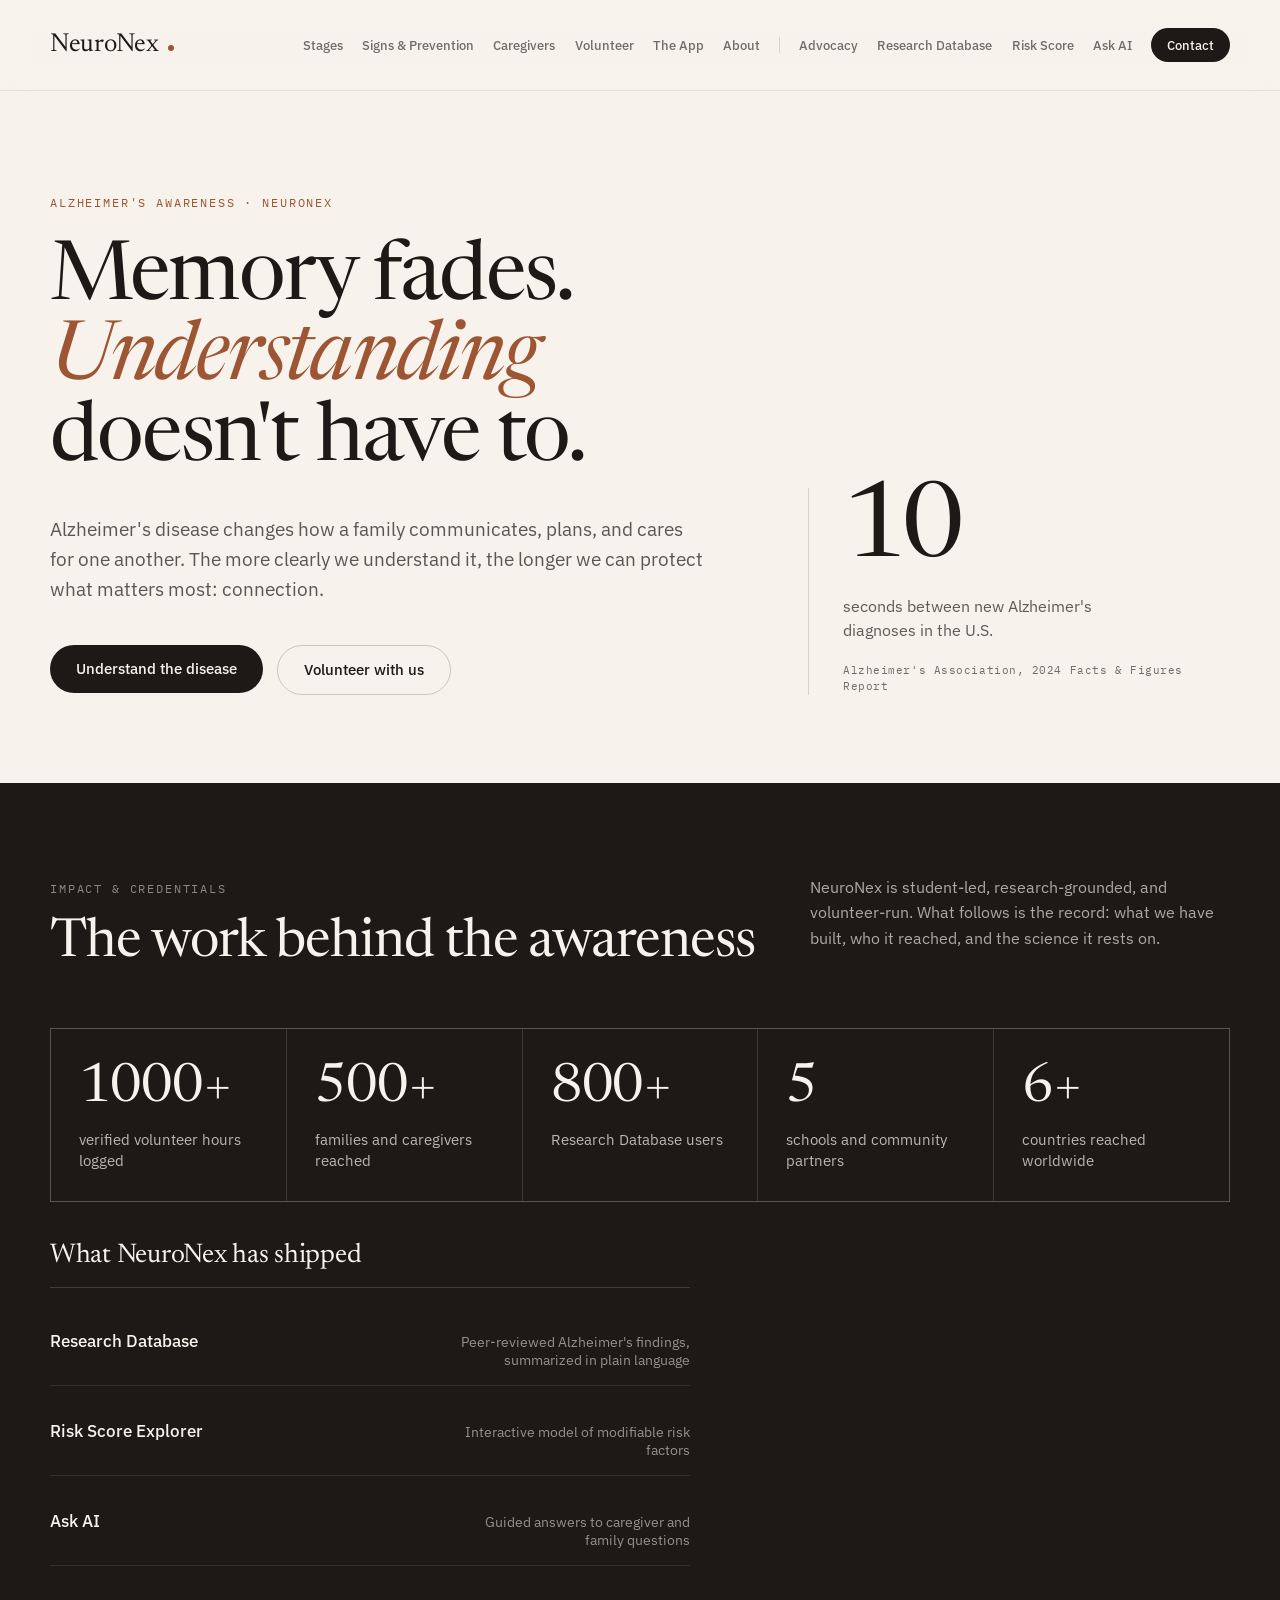
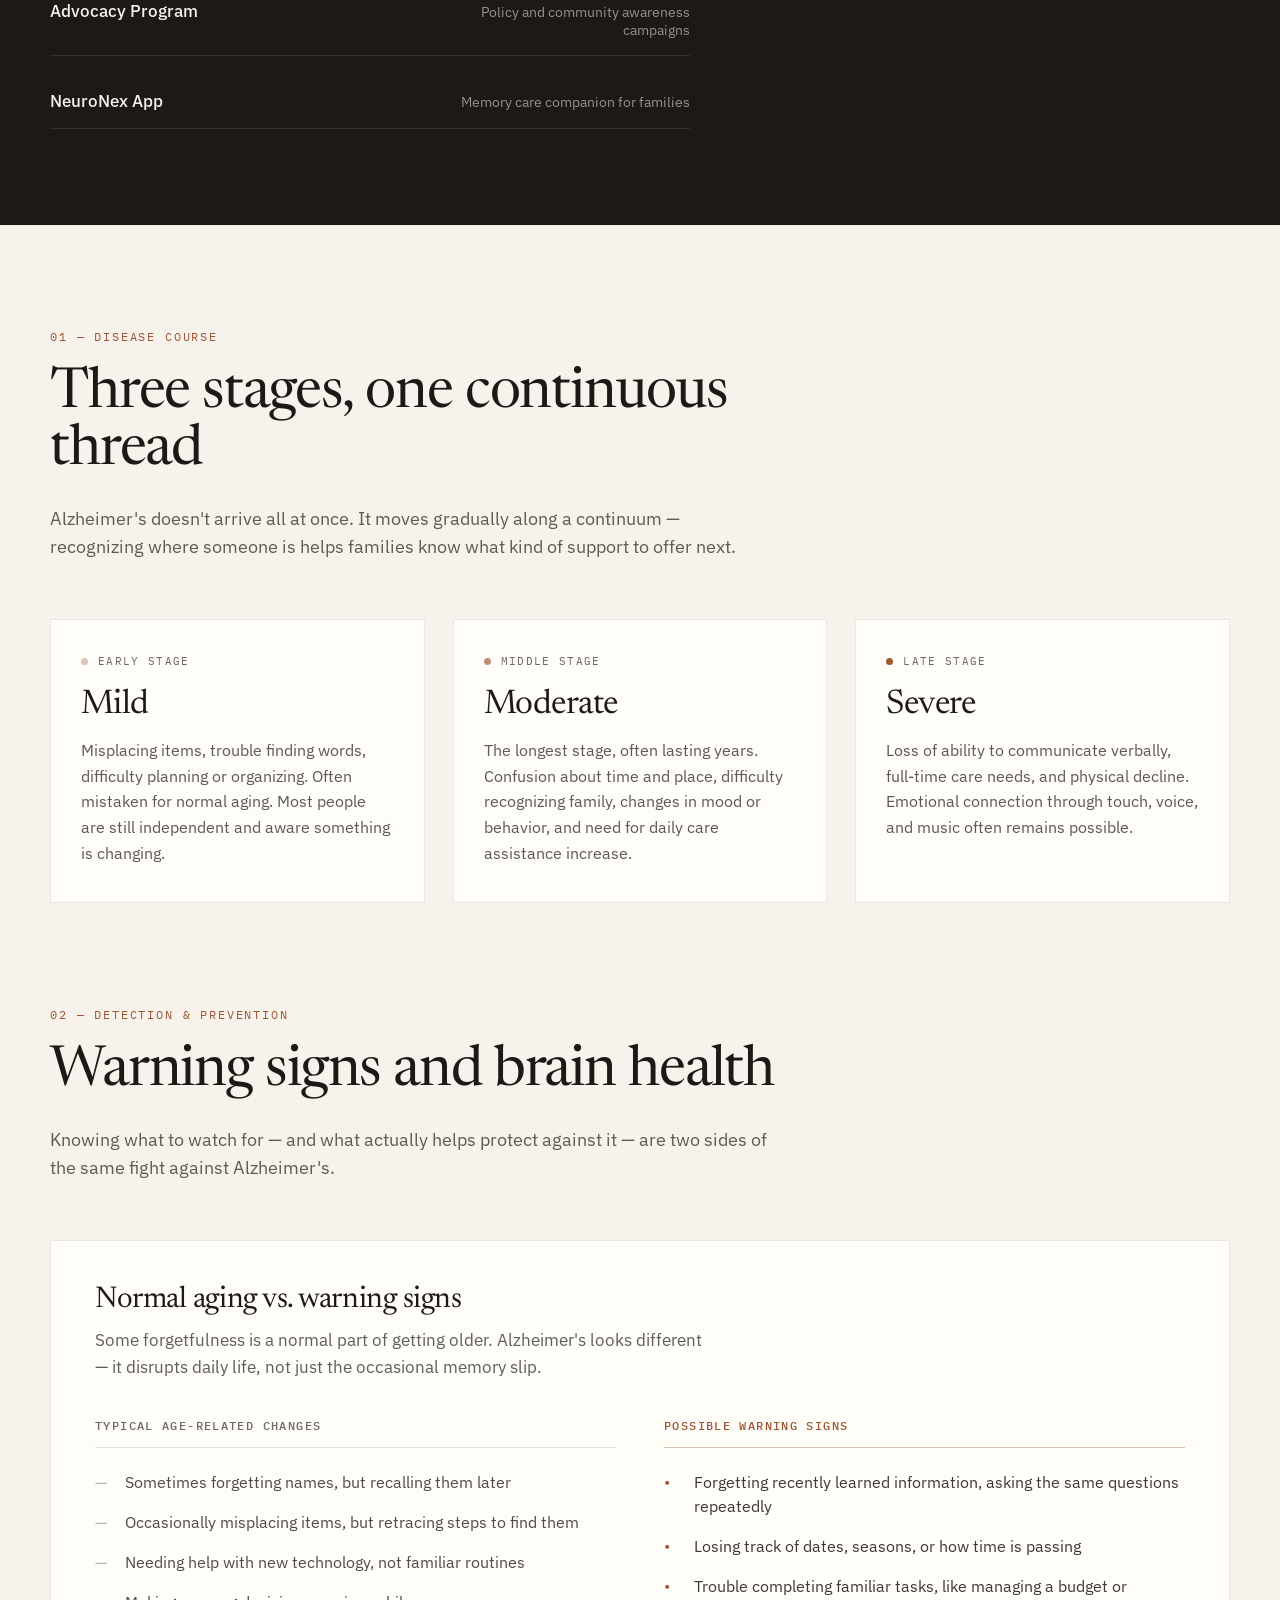
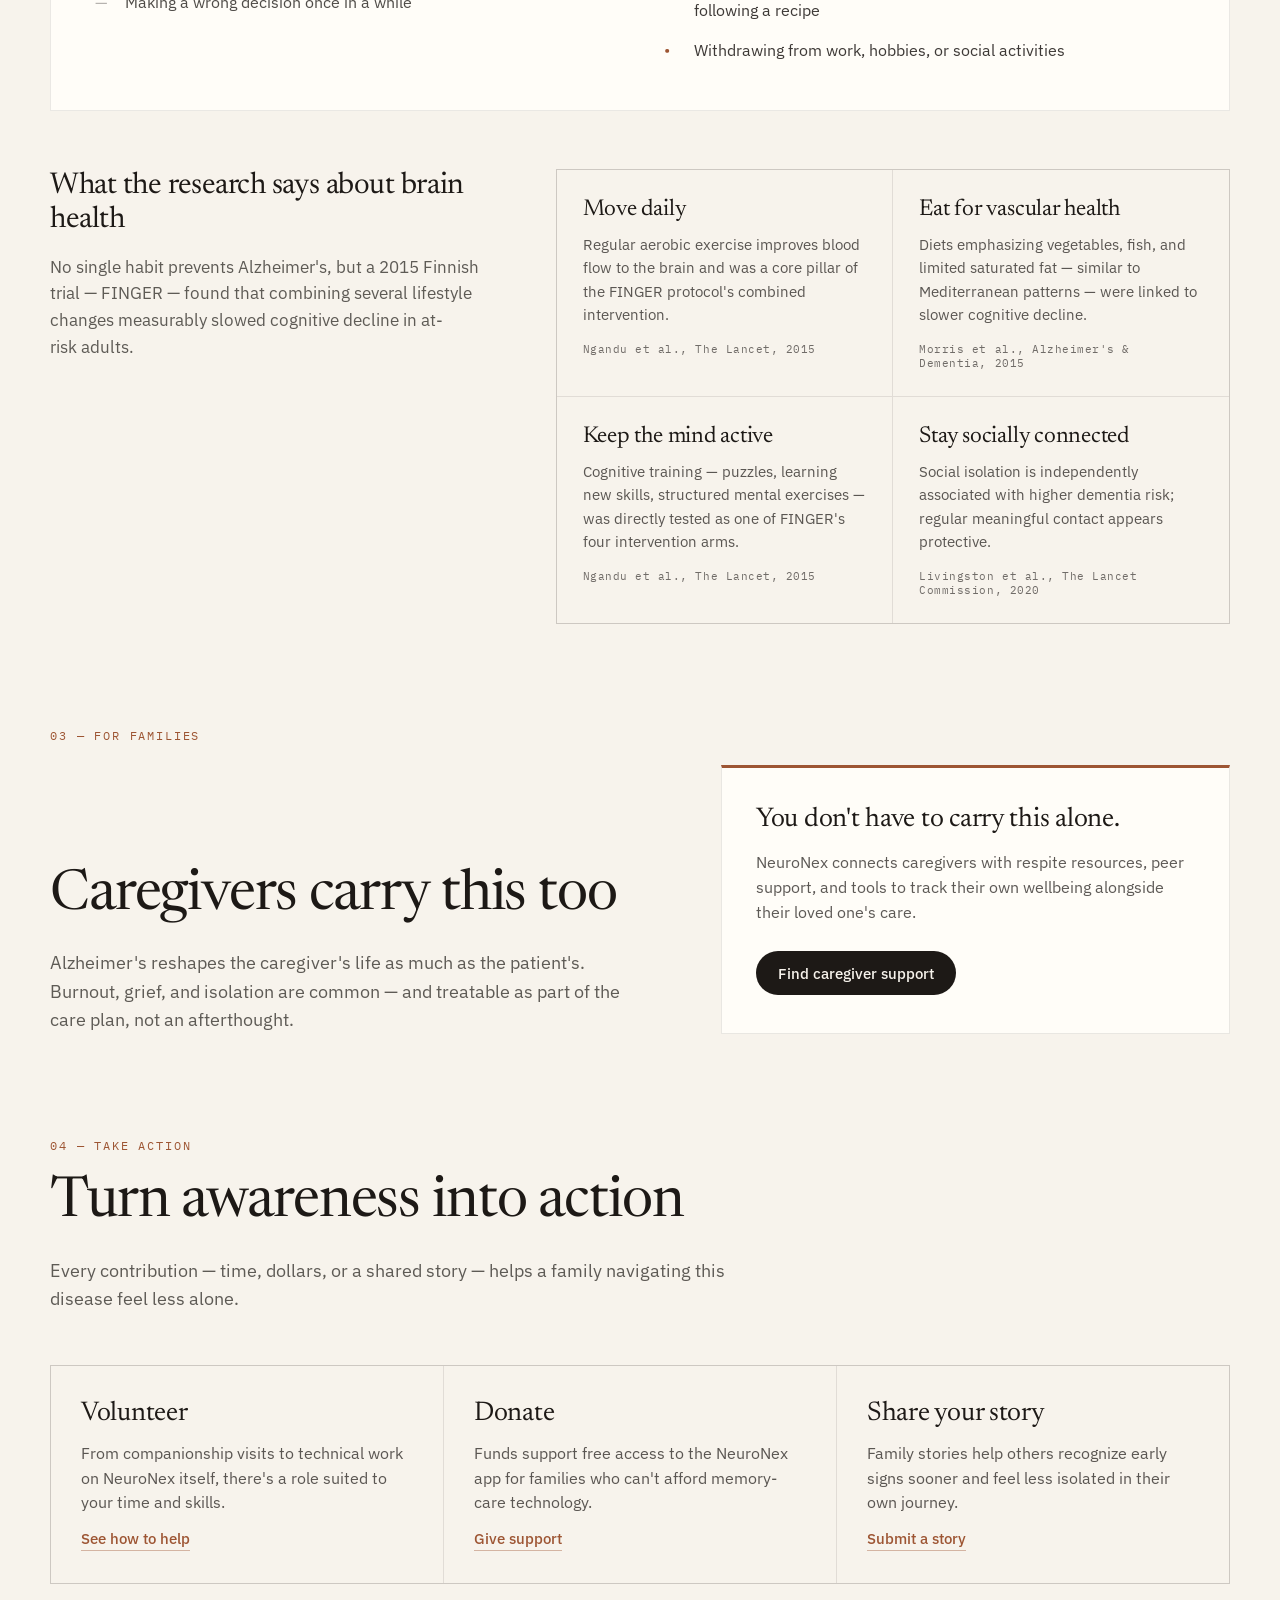
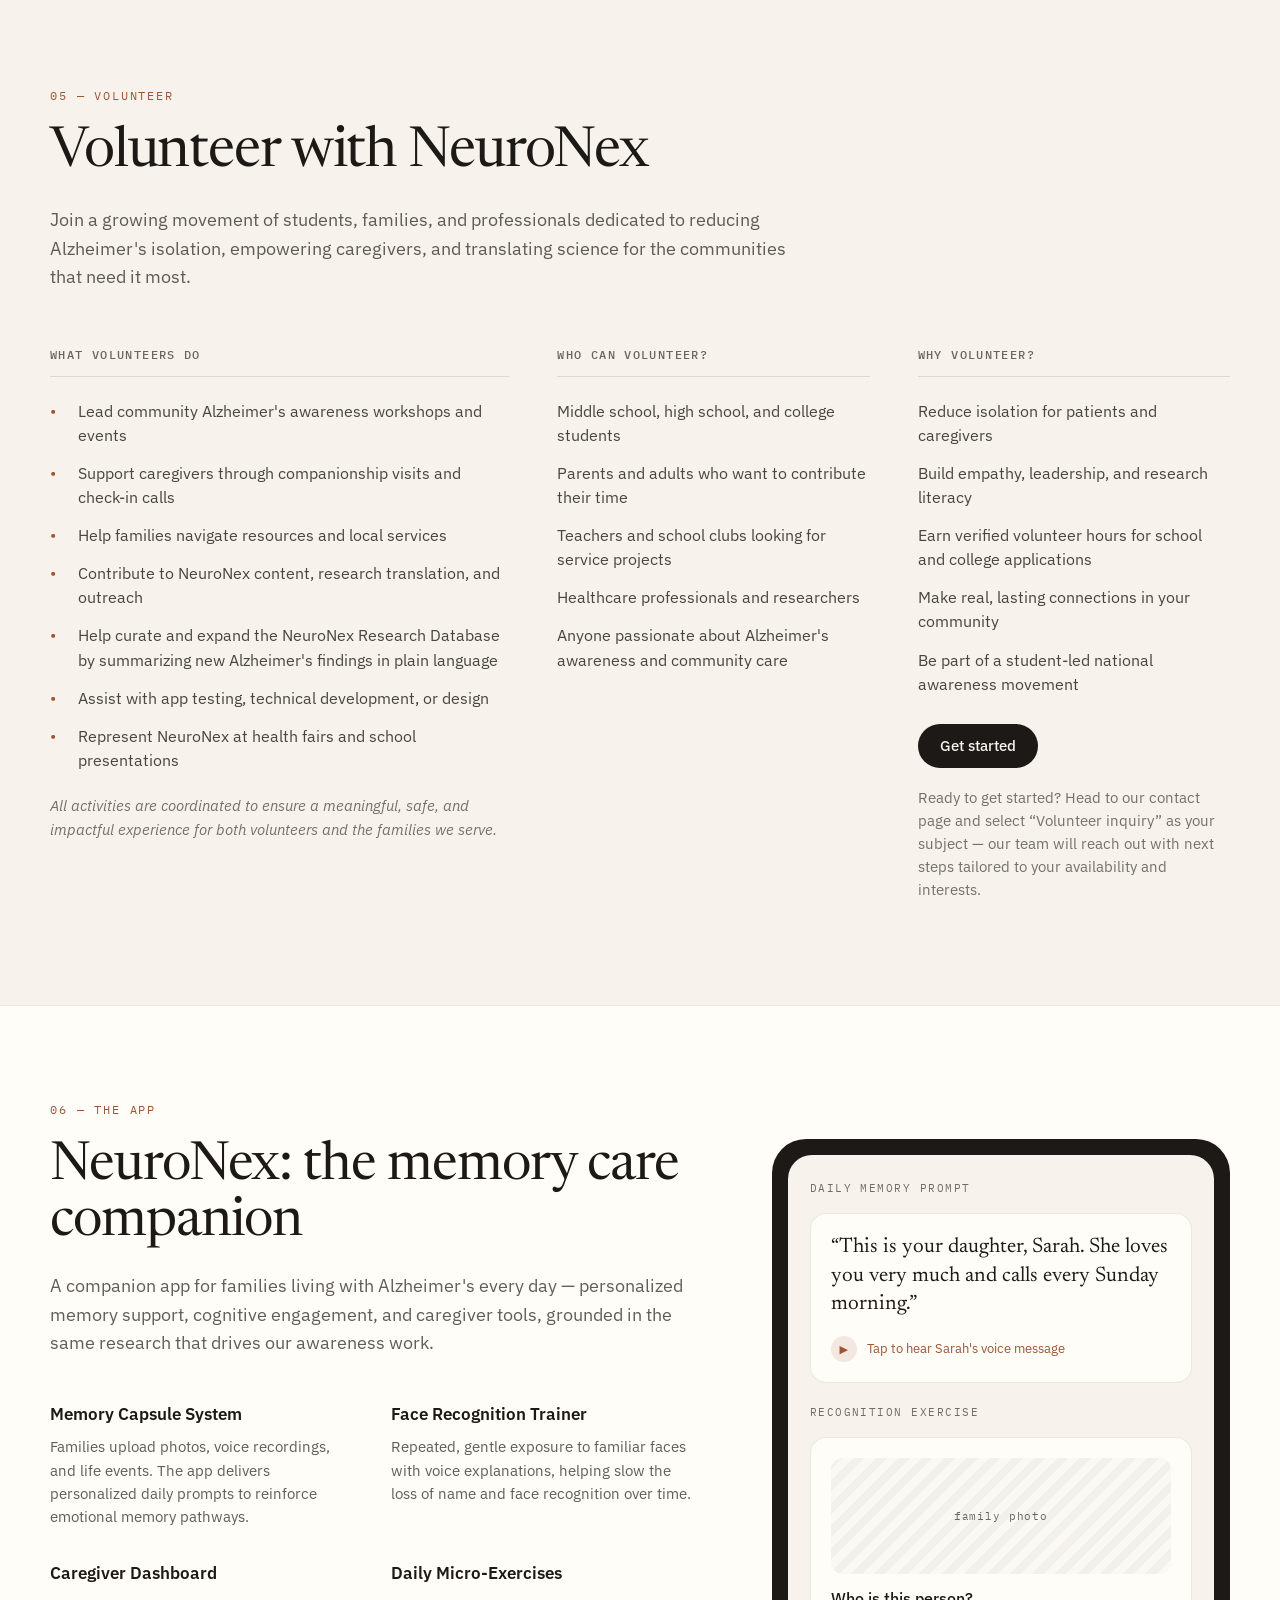
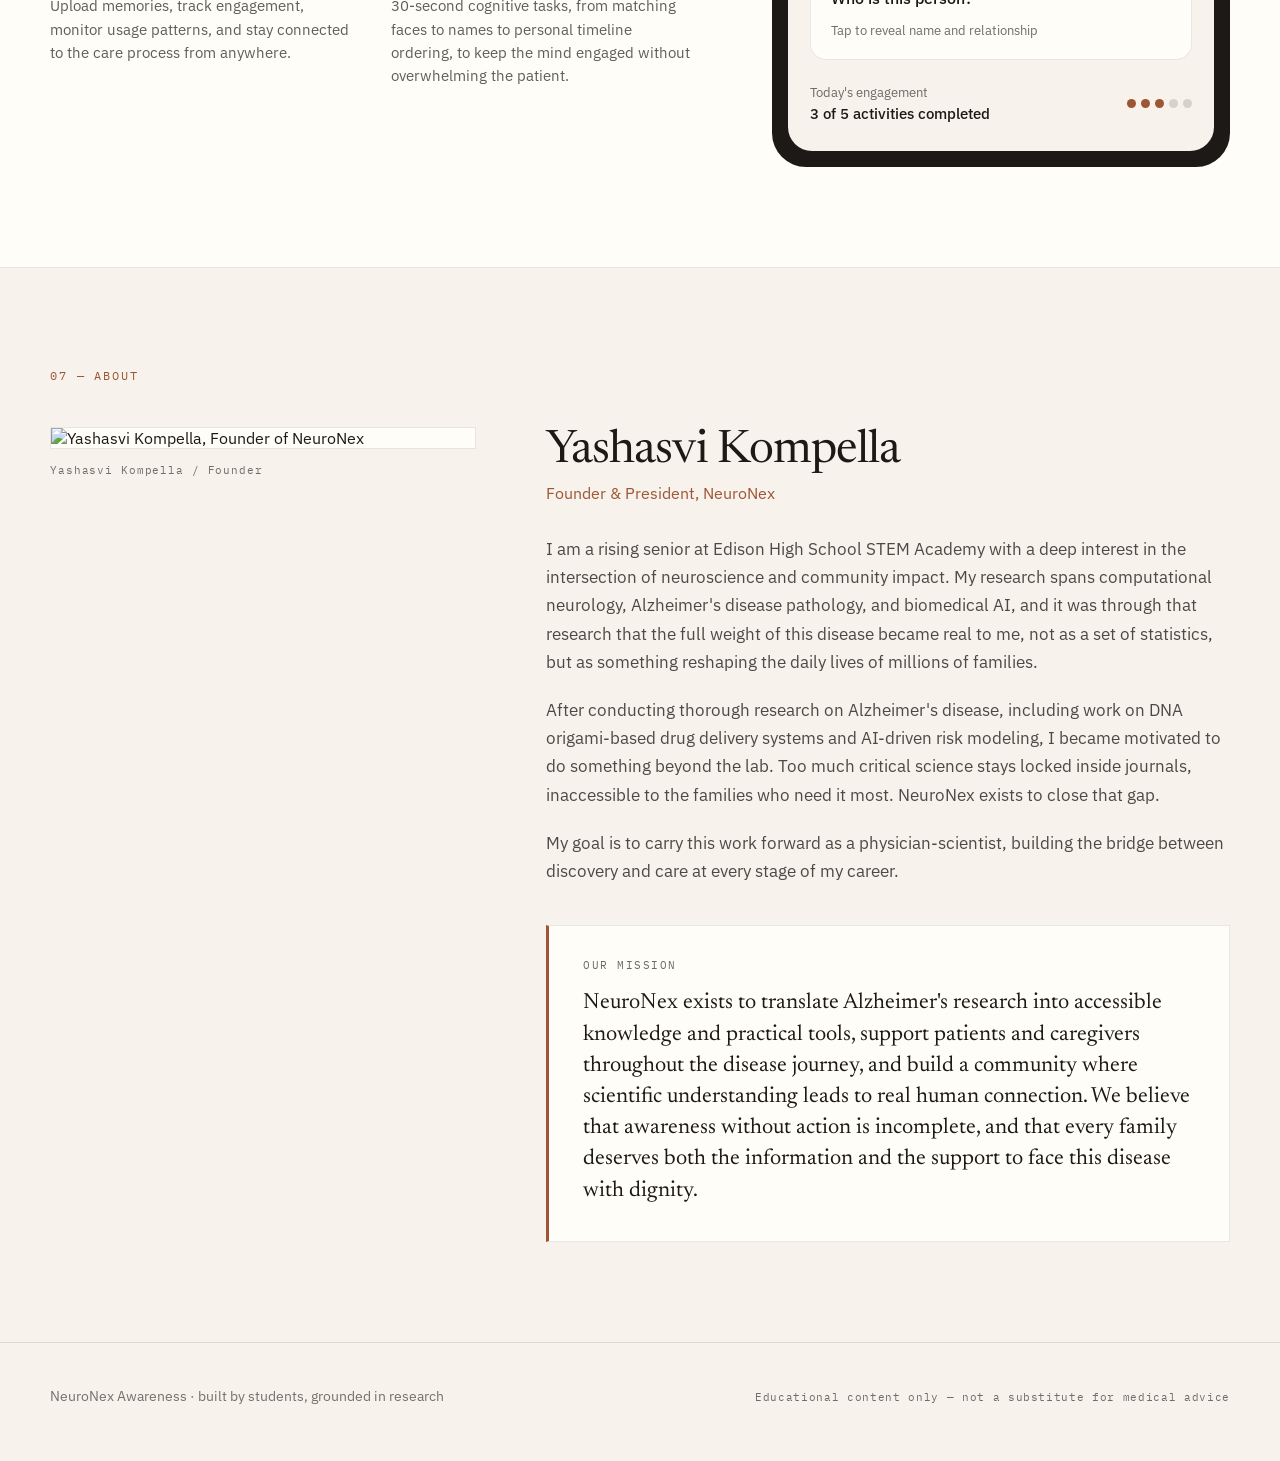
==== commit 39b7703b: "Remove placeholder Research & recognition entries, add countries stat Deletes the four unverified te" ====
--- a/index.html
+++ b/index.html
@@ -211,70 +211,36 @@
         <p data-dc-tpl="43" style="max-width: 42ch; font-size: 16px; line-height: 1.6; color: rgba(247, 243, 236, 0.66); margin: 0px;">NeuroNex is student-led, research-grounded, and volunteer-run. What follows is the record: what we have built, who it reached, and the science it rests on.</p>
       </div>
 
-      <div data-dc-tpl="44" style="display: grid; grid-template-columns: repeat(4, minmax(0px, 1fr)); gap: 1px; background: rgba(247, 243, 236, 0.14); border: 1px solid rgba(247, 243, 236, 0.14); margin-bottom: 40px;">
-        
+      <div data-dc-tpl="44" style="display: grid; grid-template-columns: repeat(5, minmax(0px, 1fr)); gap: 1px; background: rgba(247, 243, 236, 0.14); border: 1px solid rgba(247, 243, 236, 0.14); margin-bottom: 40px;">
+
           <div data-dc-tpl="46" style="background: rgb(29, 25, 22); padding: 32px 28px 30px;">
             <div data-dc-tpl="47" style="font-family: Newsreader, serif; font-size: 54px; line-height: 1; letter-spacing: -0.02em; color: rgb(247, 243, 236); font-variant-numeric: tabular-nums;"><span class="sc-interp">1000+</span></div>
             <div data-dc-tpl="48" style="font-size: 14.5px; line-height: 1.45; color: rgba(247, 243, 236, 0.72); margin-top: 14px;"><span class="sc-interp">verified volunteer hours logged</span></div>
           </div>
-        
+
           <div data-dc-tpl="46" style="background: rgb(29, 25, 22); padding: 32px 28px 30px;">
             <div data-dc-tpl="47" style="font-family: Newsreader, serif; font-size: 54px; line-height: 1; letter-spacing: -0.02em; color: rgb(247, 243, 236); font-variant-numeric: tabular-nums;"><span class="sc-interp">500+</span></div>
             <div data-dc-tpl="48" style="font-size: 14.5px; line-height: 1.45; color: rgba(247, 243, 236, 0.72); margin-top: 14px;"><span class="sc-interp">families and caregivers reached</span></div>
           </div>
-        
+
           <div data-dc-tpl="46" style="background: rgb(29, 25, 22); padding: 32px 28px 30px;">
             <div data-dc-tpl="47" style="font-family: Newsreader, serif; font-size: 54px; line-height: 1; letter-spacing: -0.02em; color: rgb(247, 243, 236); font-variant-numeric: tabular-nums;"><span class="sc-interp">800+</span></div>
             <div data-dc-tpl="48" style="font-size: 14.5px; line-height: 1.45; color: rgba(247, 243, 236, 0.72); margin-top: 14px;"><span class="sc-interp">Research Database users</span></div>
           </div>
-        
+
           <div data-dc-tpl="46" style="background: rgb(29, 25, 22); padding: 32px 28px 30px;">
             <div data-dc-tpl="47" style="font-family: Newsreader, serif; font-size: 54px; line-height: 1; letter-spacing: -0.02em; color: rgb(247, 243, 236); font-variant-numeric: tabular-nums;"><span class="sc-interp">5</span></div>
             <div data-dc-tpl="48" style="font-size: 14.5px; line-height: 1.45; color: rgba(247, 243, 236, 0.72); margin-top: 14px;"><span class="sc-interp">schools and community partners</span></div>
           </div>
-        
-      </div>
-
-      <div data-dc-tpl="49" style="display: grid; grid-template-columns: minmax(0px, 1fr) minmax(0px, 1fr); gap: 72px;">
-        <div data-dc-tpl="50">
-          <h3 data-dc-tpl="51" style="font-family: Newsreader, serif; font-weight: 400; font-size: 27px; letter-spacing: -0.01em; margin: 0px 0px 26px; padding-bottom: 18px; border-bottom: 1px solid rgba(247, 243, 236, 0.16);">Research &amp; recognition</h3>
-          <div data-dc-tpl="52" style="display: flex; flex-direction: column; gap: 22px;">
-            
-              <div data-dc-tpl="54" style="display: grid; grid-template-columns: 78px minmax(0px, 1fr); gap: 22px; align-items: start;">
-                <div data-dc-tpl="55" style="font-family: &quot;IBM Plex Mono&quot;, monospace; font-size: 11.5px; letter-spacing: 0.08em; color: rgba(247, 243, 236, 0.62); padding-top: 3px;"><span class="sc-interp">Research</span></div>
-                <div data-dc-tpl="56">
-                  <div data-dc-tpl="57" style="font-size: 16px; line-height: 1.45; color: rgb(247, 243, 236);"><span class="sc-interp">DNA origami-based drug delivery systems for Alzheimer's therapeutics</span></div>
-                  <div data-dc-tpl="58" style="font-size: 13.5px; line-height: 1.5; color: rgba(247, 243, 236, 0.55); margin-top: 5px;"><span class="sc-interp">Add venue, mentor, or publication status</span></div>
-                </div>
-              </div>
-            
-              <div data-dc-tpl="54" style="display: grid; grid-template-columns: 78px minmax(0px, 1fr); gap: 22px; align-items: start;">
-                <div data-dc-tpl="55" style="font-family: &quot;IBM Plex Mono&quot;, monospace; font-size: 11.5px; letter-spacing: 0.08em; color: rgba(247, 243, 236, 0.62); padding-top: 3px;"><span class="sc-interp">Research</span></div>
-                <div data-dc-tpl="56">
-                  <div data-dc-tpl="57" style="font-size: 16px; line-height: 1.45; color: rgb(247, 243, 236);"><span class="sc-interp">AI-driven Alzheimer's risk modeling</span></div>
-                  <div data-dc-tpl="58" style="font-size: 13.5px; line-height: 1.5; color: rgba(247, 243, 236, 0.55); margin-top: 5px;"><span class="sc-interp">Add dataset, method, and outcome</span></div>
-                </div>
-              </div>
-            
-              <div data-dc-tpl="54" style="display: grid; grid-template-columns: 78px minmax(0px, 1fr); gap: 22px; align-items: start;">
-                <div data-dc-tpl="55" style="font-family: &quot;IBM Plex Mono&quot;, monospace; font-size: 11.5px; letter-spacing: 0.08em; color: rgba(247, 243, 236, 0.62); padding-top: 3px;"><span class="sc-interp">Award</span></div>
-                <div data-dc-tpl="56">
-                  <div data-dc-tpl="57" style="font-size: 16px; line-height: 1.45; color: rgb(247, 243, 236);"><span class="sc-interp">Competition or recognition</span></div>
-                  <div data-dc-tpl="58" style="font-size: 13.5px; line-height: 1.5; color: rgba(247, 243, 236, 0.55); margin-top: 5px;"><span class="sc-interp">Replace with a verifiable award and year</span></div>
-                </div>
-              </div>
-            
-              <div data-dc-tpl="54" style="display: grid; grid-template-columns: 78px minmax(0px, 1fr); gap: 22px; align-items: start;">
-                <div data-dc-tpl="55" style="font-family: &quot;IBM Plex Mono&quot;, monospace; font-size: 11.5px; letter-spacing: 0.08em; color: rgba(247, 243, 236, 0.62); padding-top: 3px;"><span class="sc-interp">Talk</span></div>
-                <div data-dc-tpl="56">
-                  <div data-dc-tpl="57" style="font-size: 16px; line-height: 1.45; color: rgb(247, 243, 236);"><span class="sc-interp">Presentation or school workshop</span></div>
-                  <div data-dc-tpl="58" style="font-size: 13.5px; line-height: 1.5; color: rgba(247, 243, 236, 0.55); margin-top: 5px;"><span class="sc-interp">Replace with venue and audience size</span></div>
-                </div>
-              </div>
-            
-          </div>
-        </div>
-
+
+          <div data-dc-tpl="46b" style="background: rgb(29, 25, 22); padding: 32px 28px 30px;">
+            <div data-dc-tpl="47b" style="font-family: Newsreader, serif; font-size: 54px; line-height: 1; letter-spacing: -0.02em; color: rgb(247, 243, 236); font-variant-numeric: tabular-nums;"><span class="sc-interp">6+</span></div>
+            <div data-dc-tpl="48b" style="font-size: 14.5px; line-height: 1.45; color: rgba(247, 243, 236, 0.72); margin-top: 14px;"><span class="sc-interp">countries reached worldwide</span></div>
+          </div>
+
+      </div>
+
+      <div data-dc-tpl="49" style="display: grid; grid-template-columns: minmax(0px, 1fr); gap: 72px; max-width: 640px;">
         <div data-dc-tpl="59">
           <h3 data-dc-tpl="60" style="font-family: Newsreader, serif; font-weight: 400; font-size: 27px; letter-spacing: -0.01em; margin: 0px 0px 26px; padding-bottom: 18px; border-bottom: 1px solid rgba(247, 243, 236, 0.16);">What NeuroNex has shipped</h3>
           <div data-dc-tpl="61" style="display: flex; flex-direction: column; gap: 18px;">
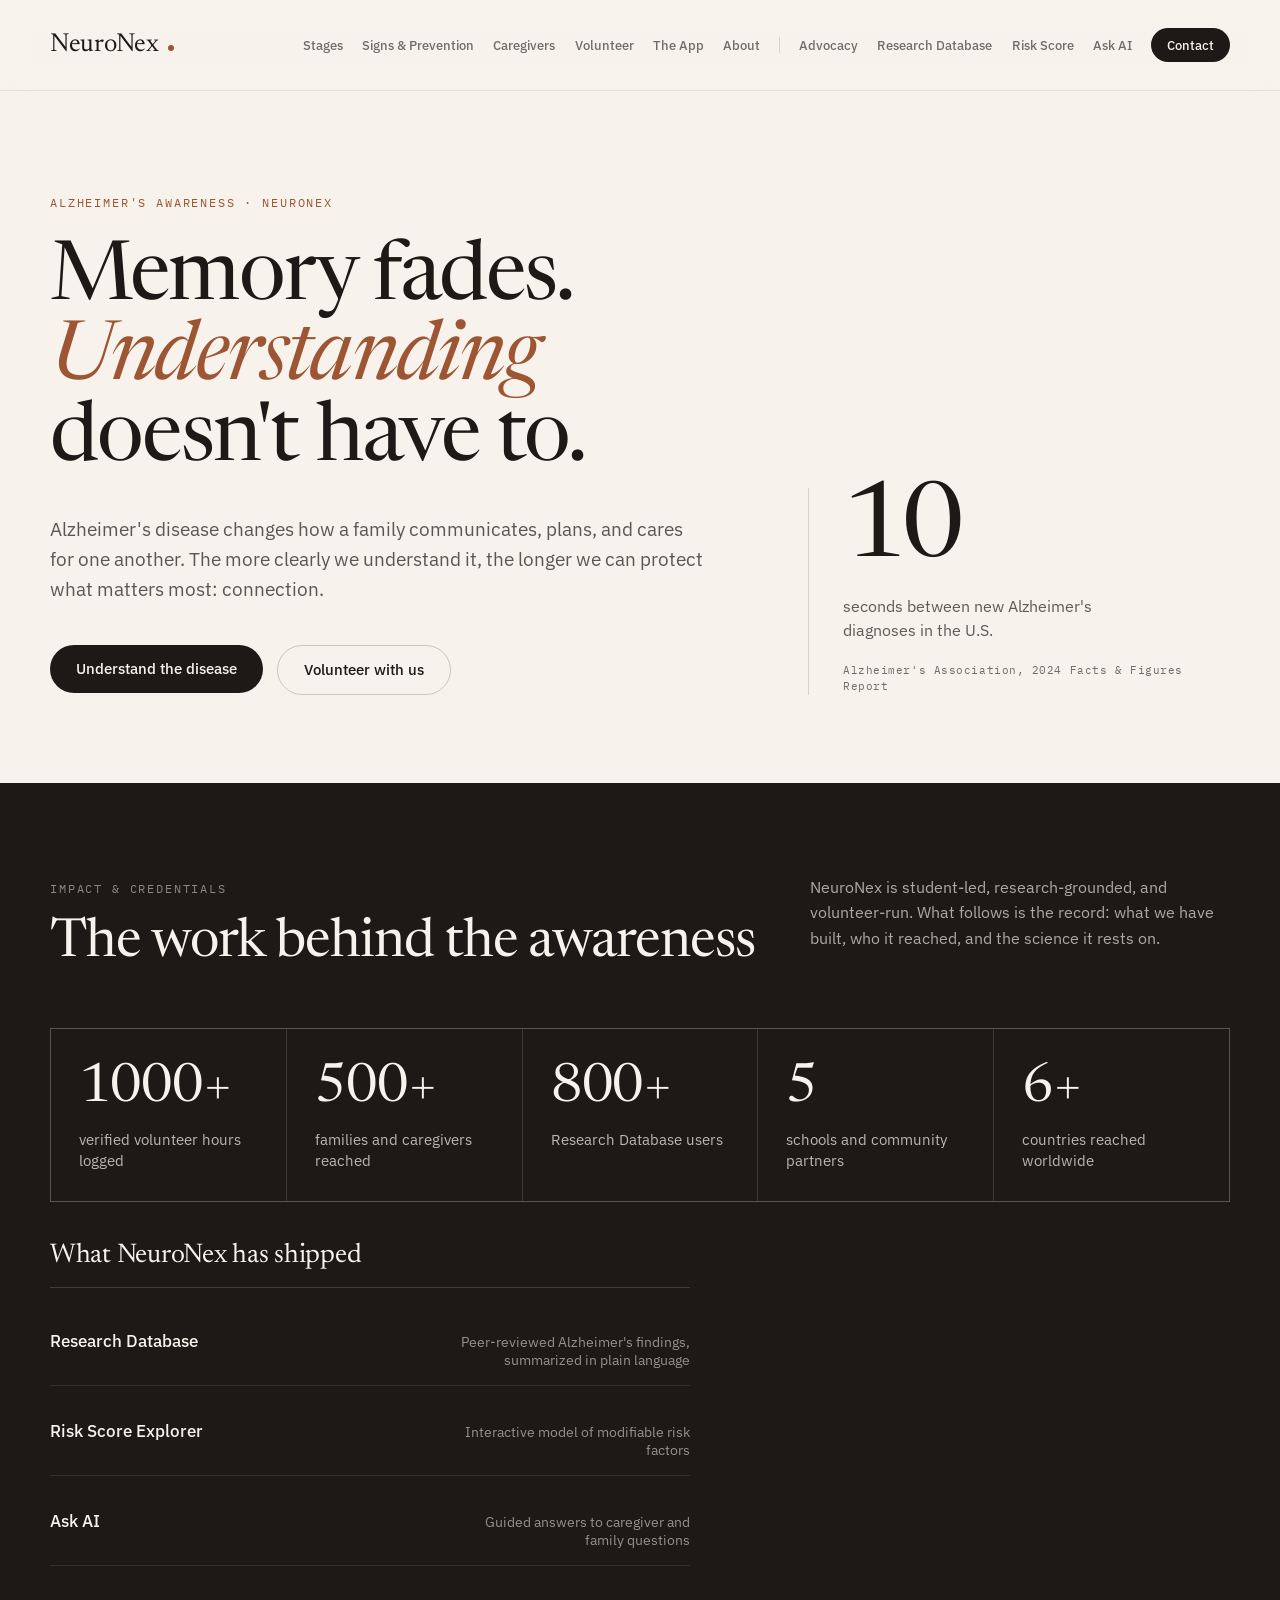
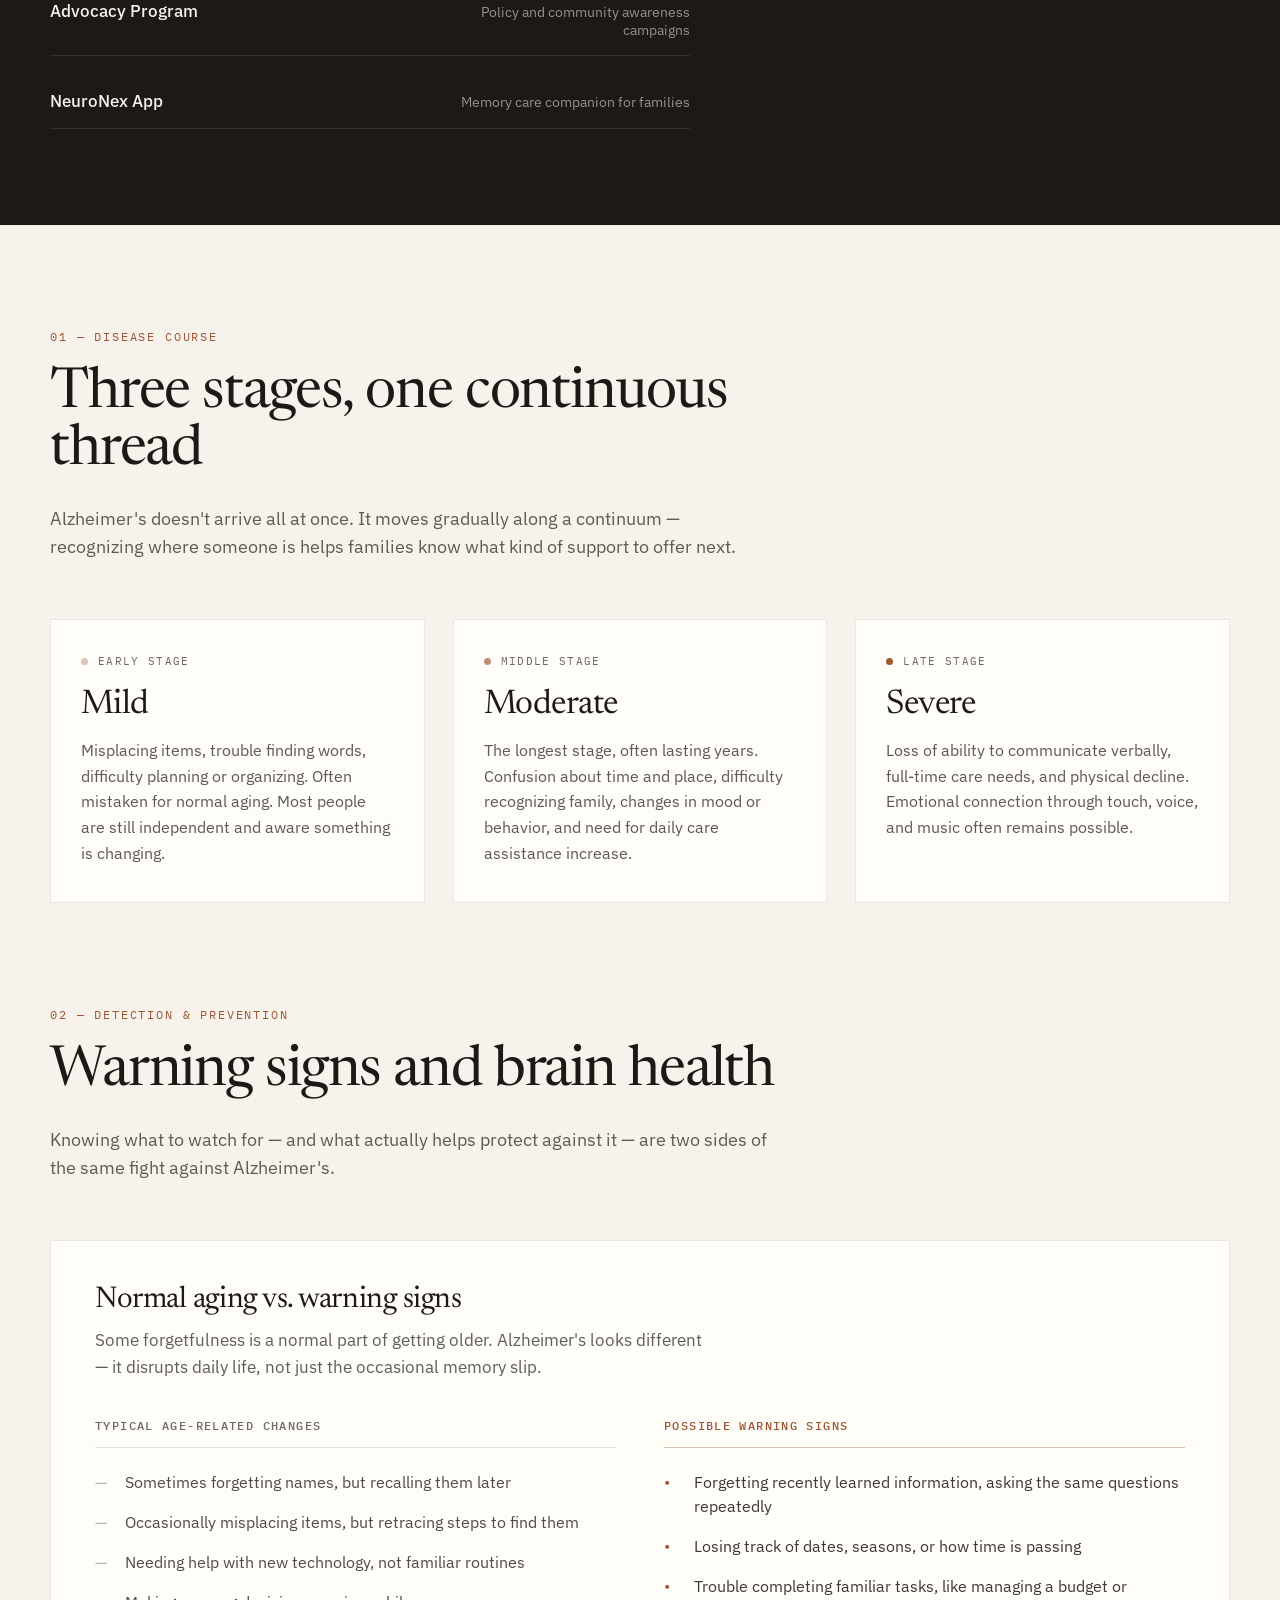
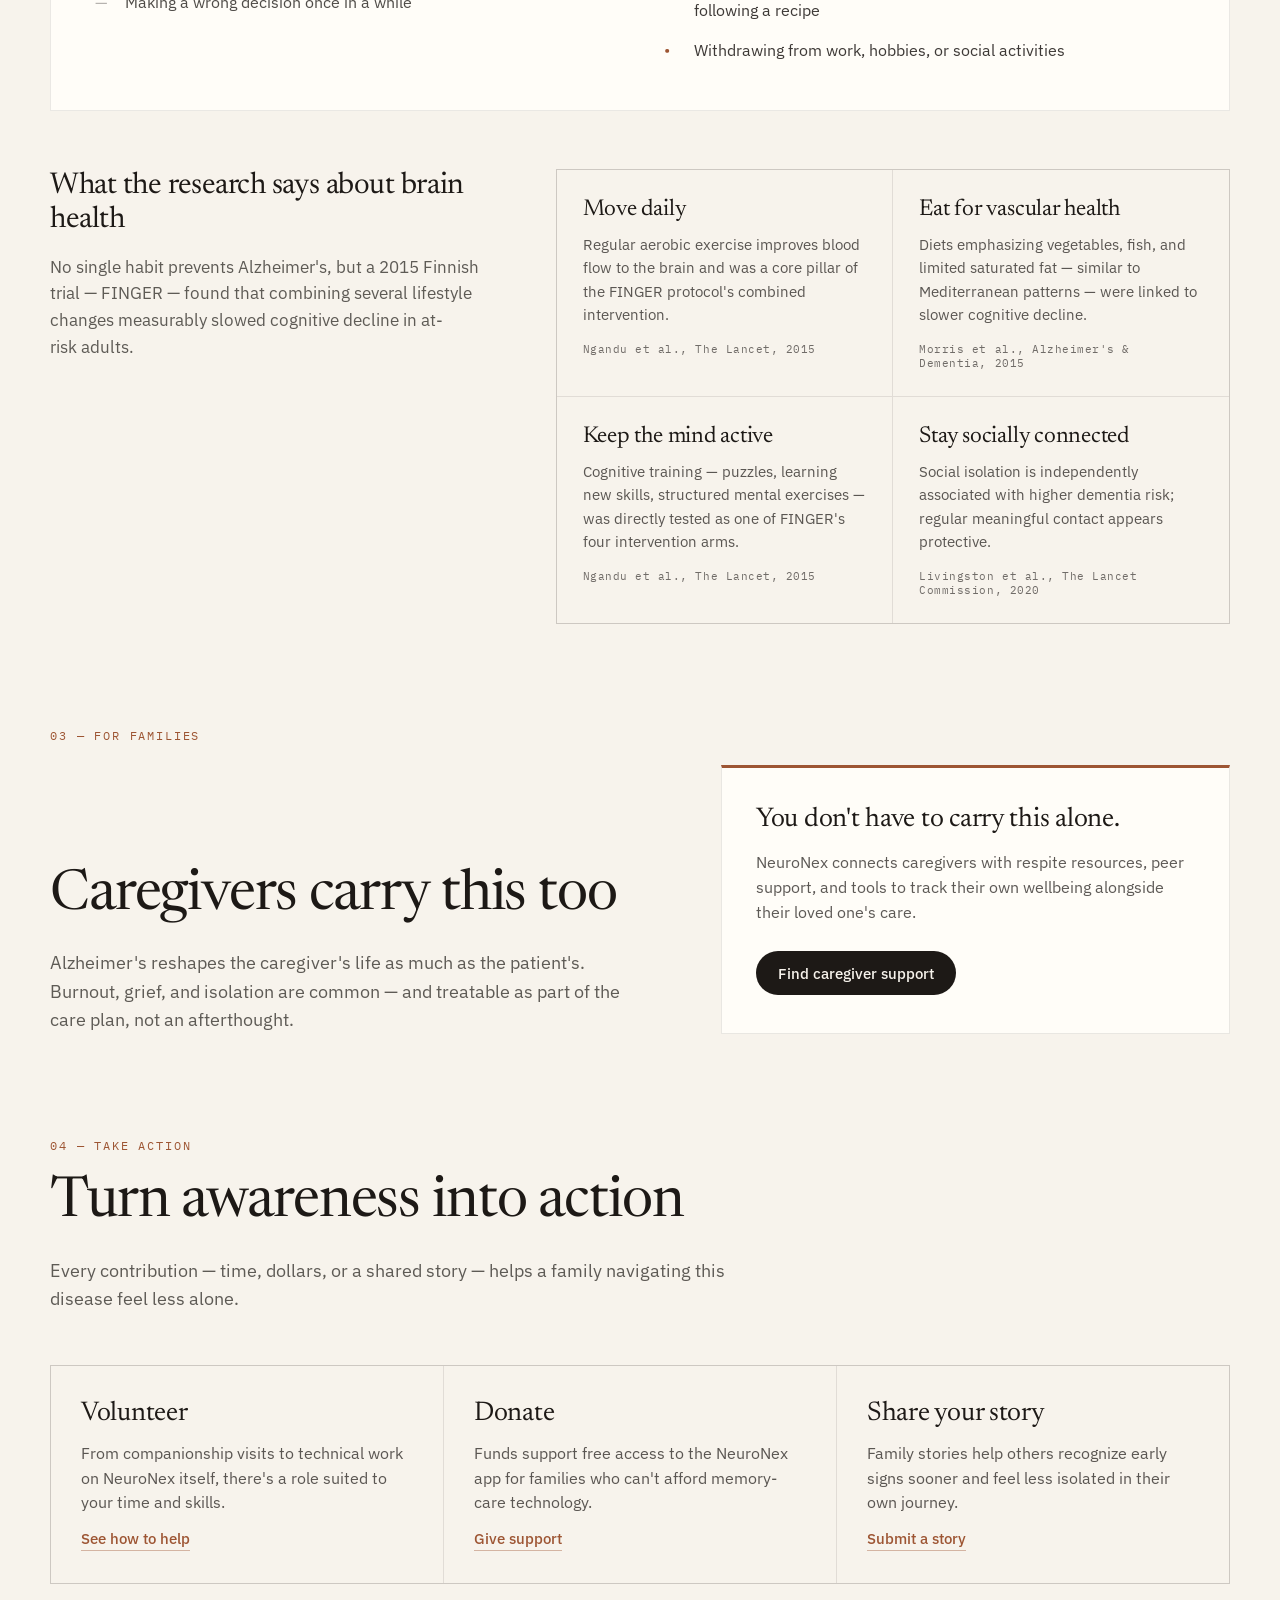
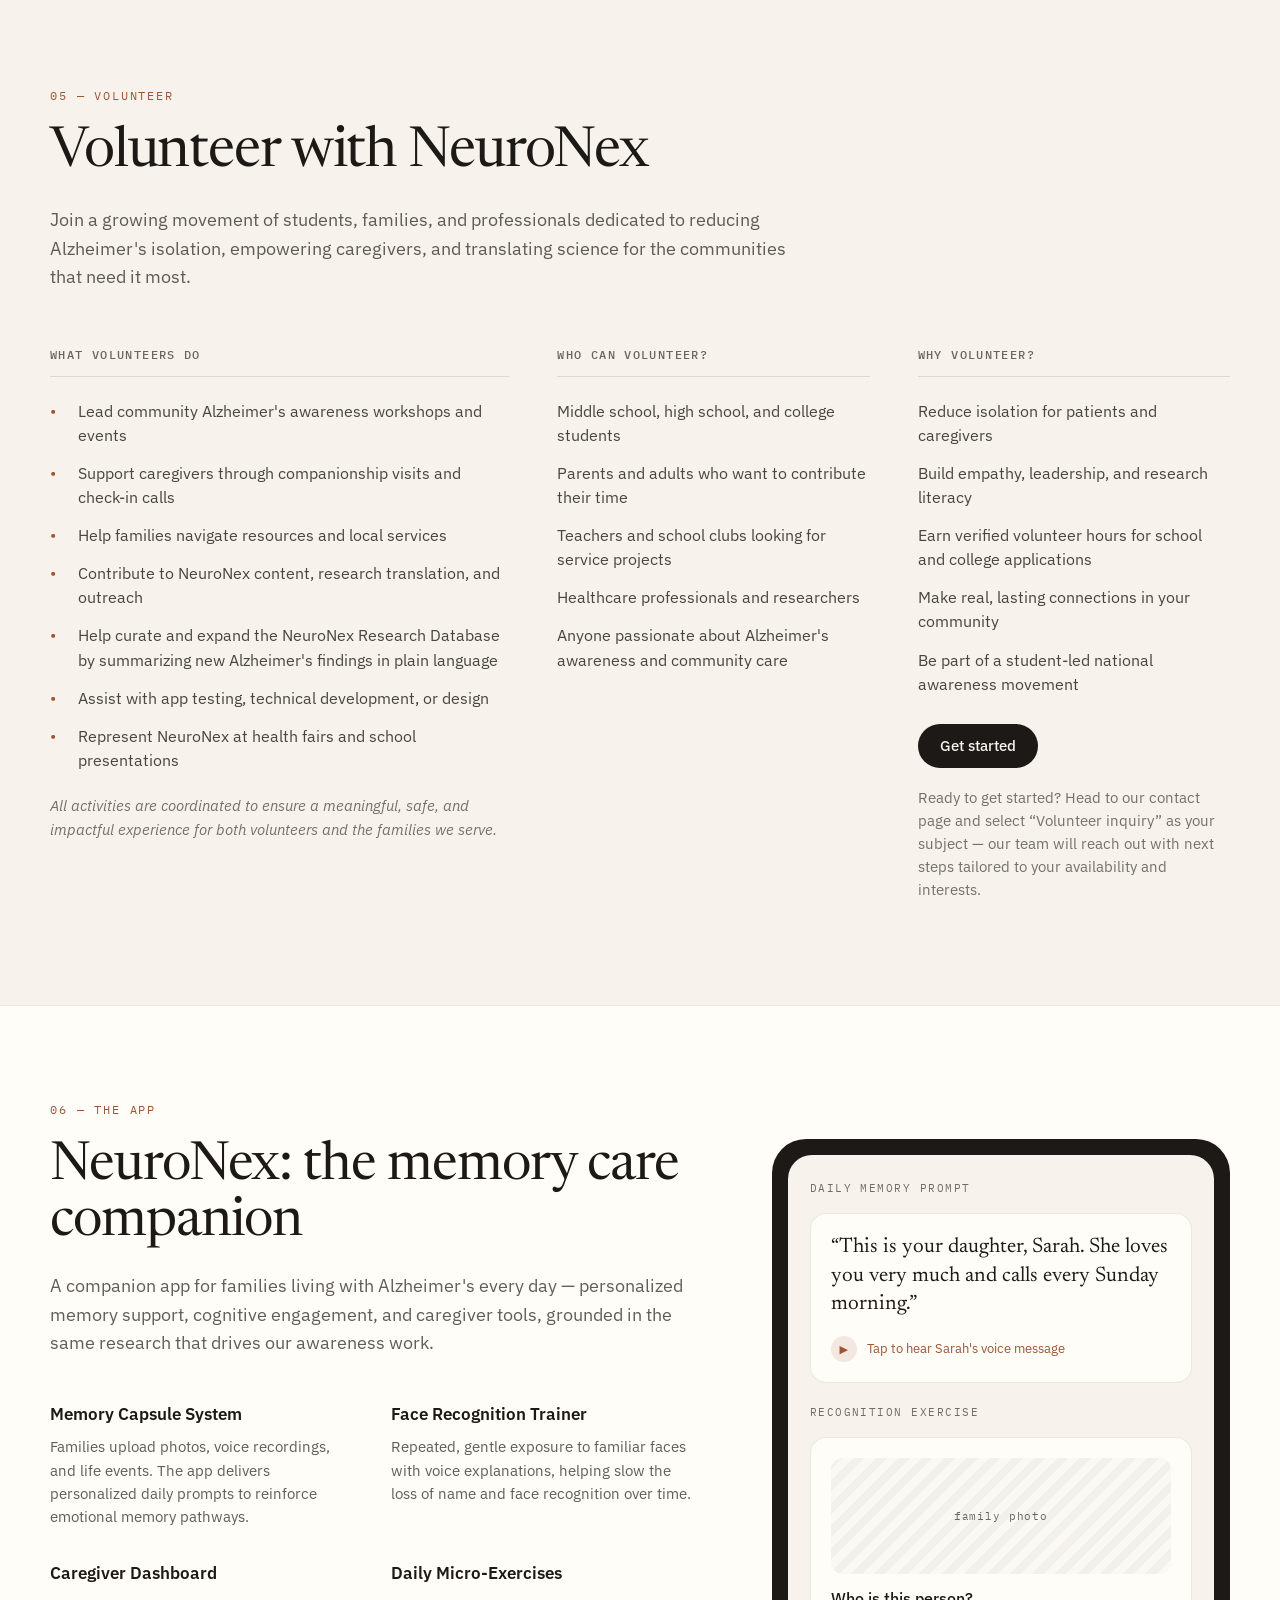
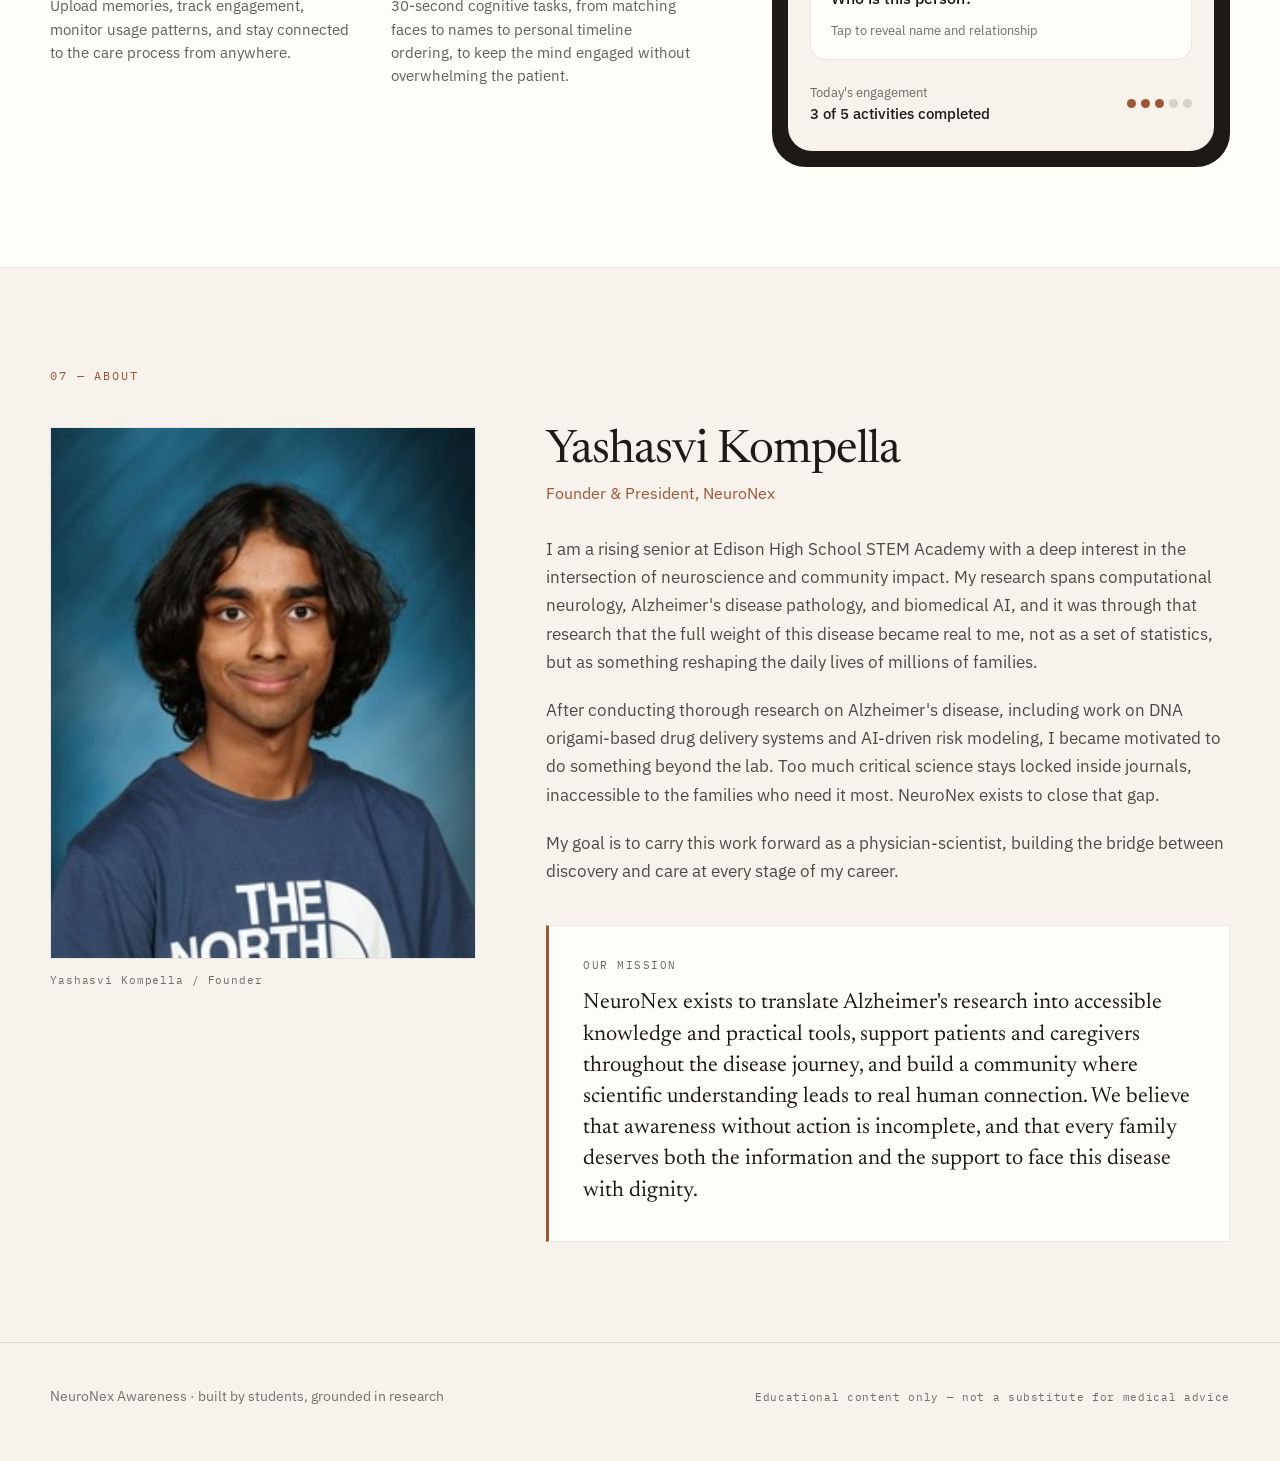
==== commit 75cbe9b6: "Fix broken About photo on homepage The founder photo used a blob: URL left over from the design tool" ====
--- a/index.html
+++ b/index.html
@@ -516,7 +516,7 @@
     <div data-dc-tpl="237" style="font-family: &quot;IBM Plex Mono&quot;, monospace; font-size: 11.5px; letter-spacing: 0.16em; text-transform: uppercase; color: rgb(157, 85, 51); margin-bottom: 44px;">07 — About</div>
     <div data-dc-tpl="238" style="display: grid; grid-template-columns: minmax(0px, 0.62fr) minmax(0px, 1fr); gap: 72px; align-items: start;">
       <figure data-dc-tpl="239" style="margin: 0px;">
-        <img data-dc-tpl="240" src="blob:null/f9d35bb9-c600-4956-bb9a-93183f53f994" alt="Yashasvi Kompella, Founder of NeuroNex" style="width: 100%; display: block; border: 1px solid rgba(29, 25, 22, 0.1); background: rgb(255, 253, 248);">
+        <img data-dc-tpl="240" src="assets/yashasvi-kompella.png" alt="Yashasvi Kompella, Founder of NeuroNex" style="width: 100%; display: block; border: 1px solid rgba(29, 25, 22, 0.1); background: rgb(255, 253, 248);">
         <figcaption data-dc-tpl="241" style="font-family: &quot;IBM Plex Mono&quot;, monospace; font-size: 11px; letter-spacing: 0.08em; color: rgba(29, 25, 22, 0.62); margin-top: 14px;">Yashasvi Kompella / Founder</figcaption>
       </figure>
       <div data-dc-tpl="242">
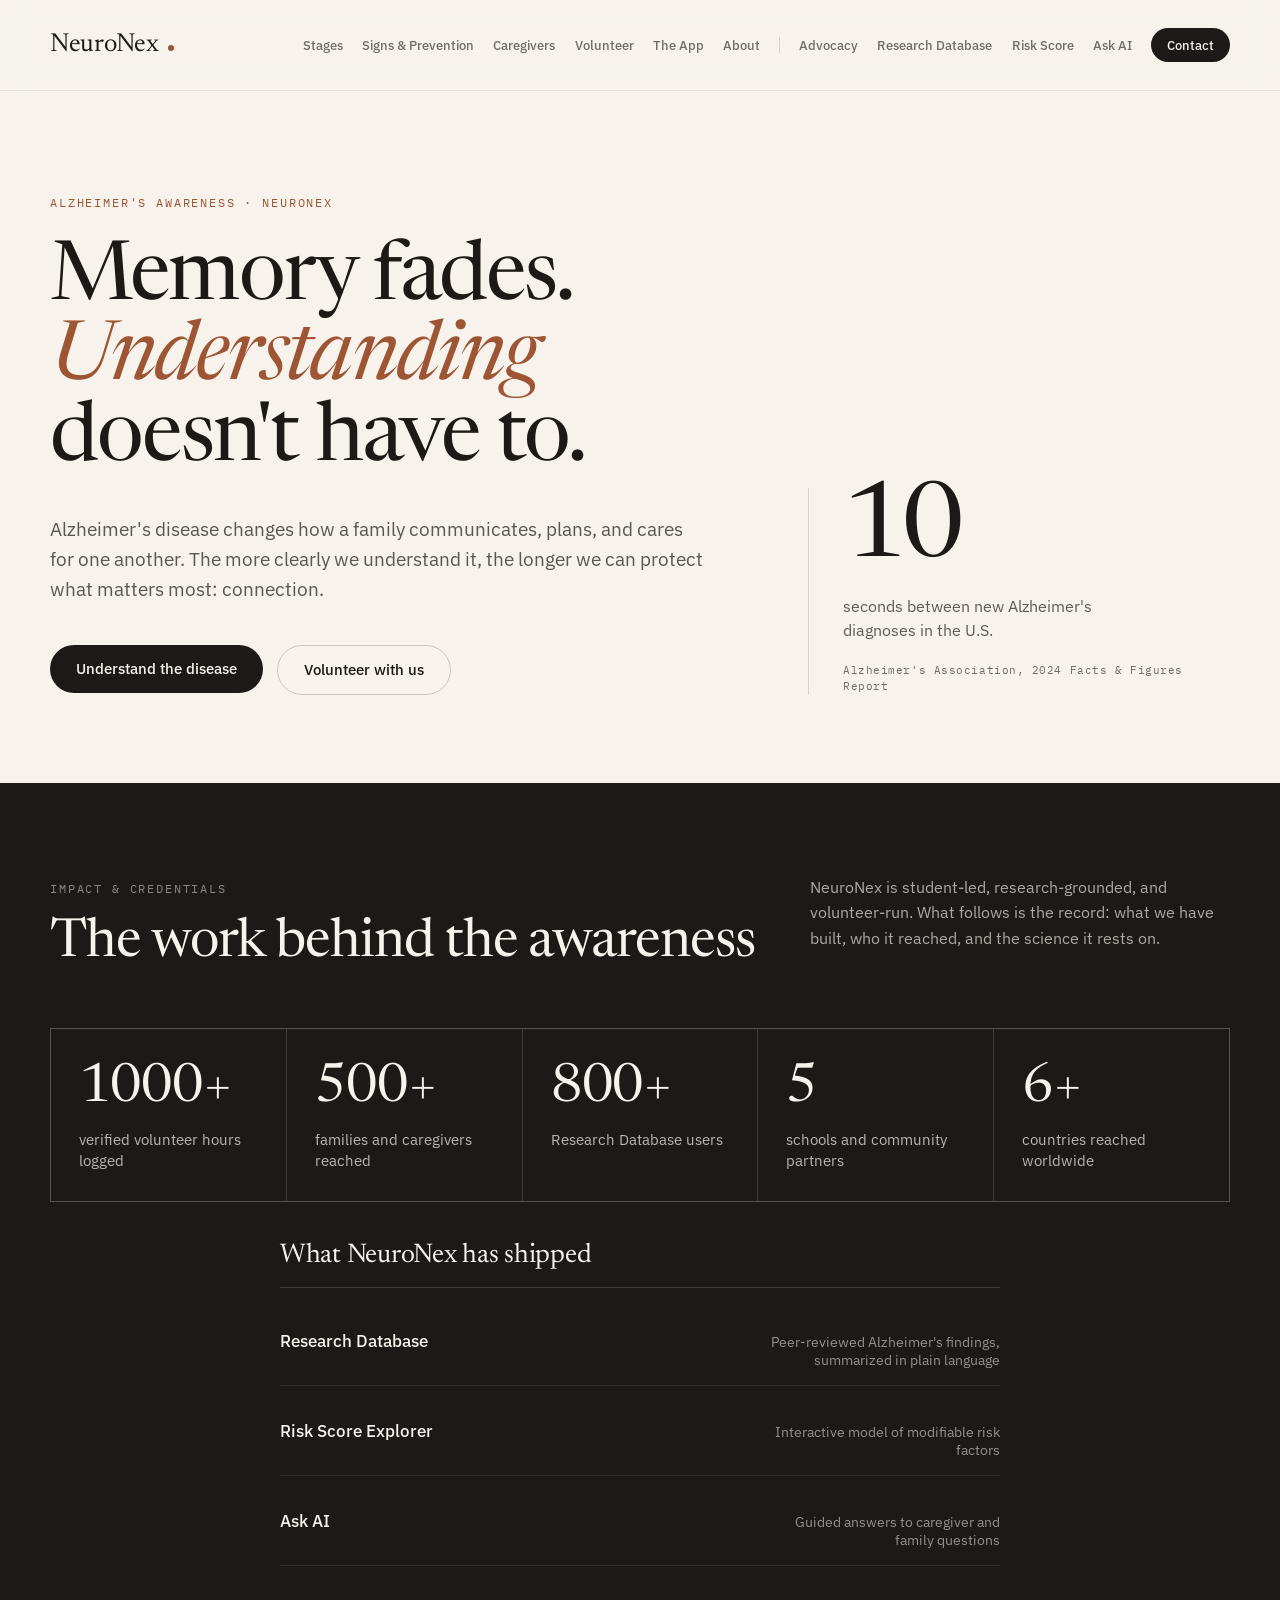
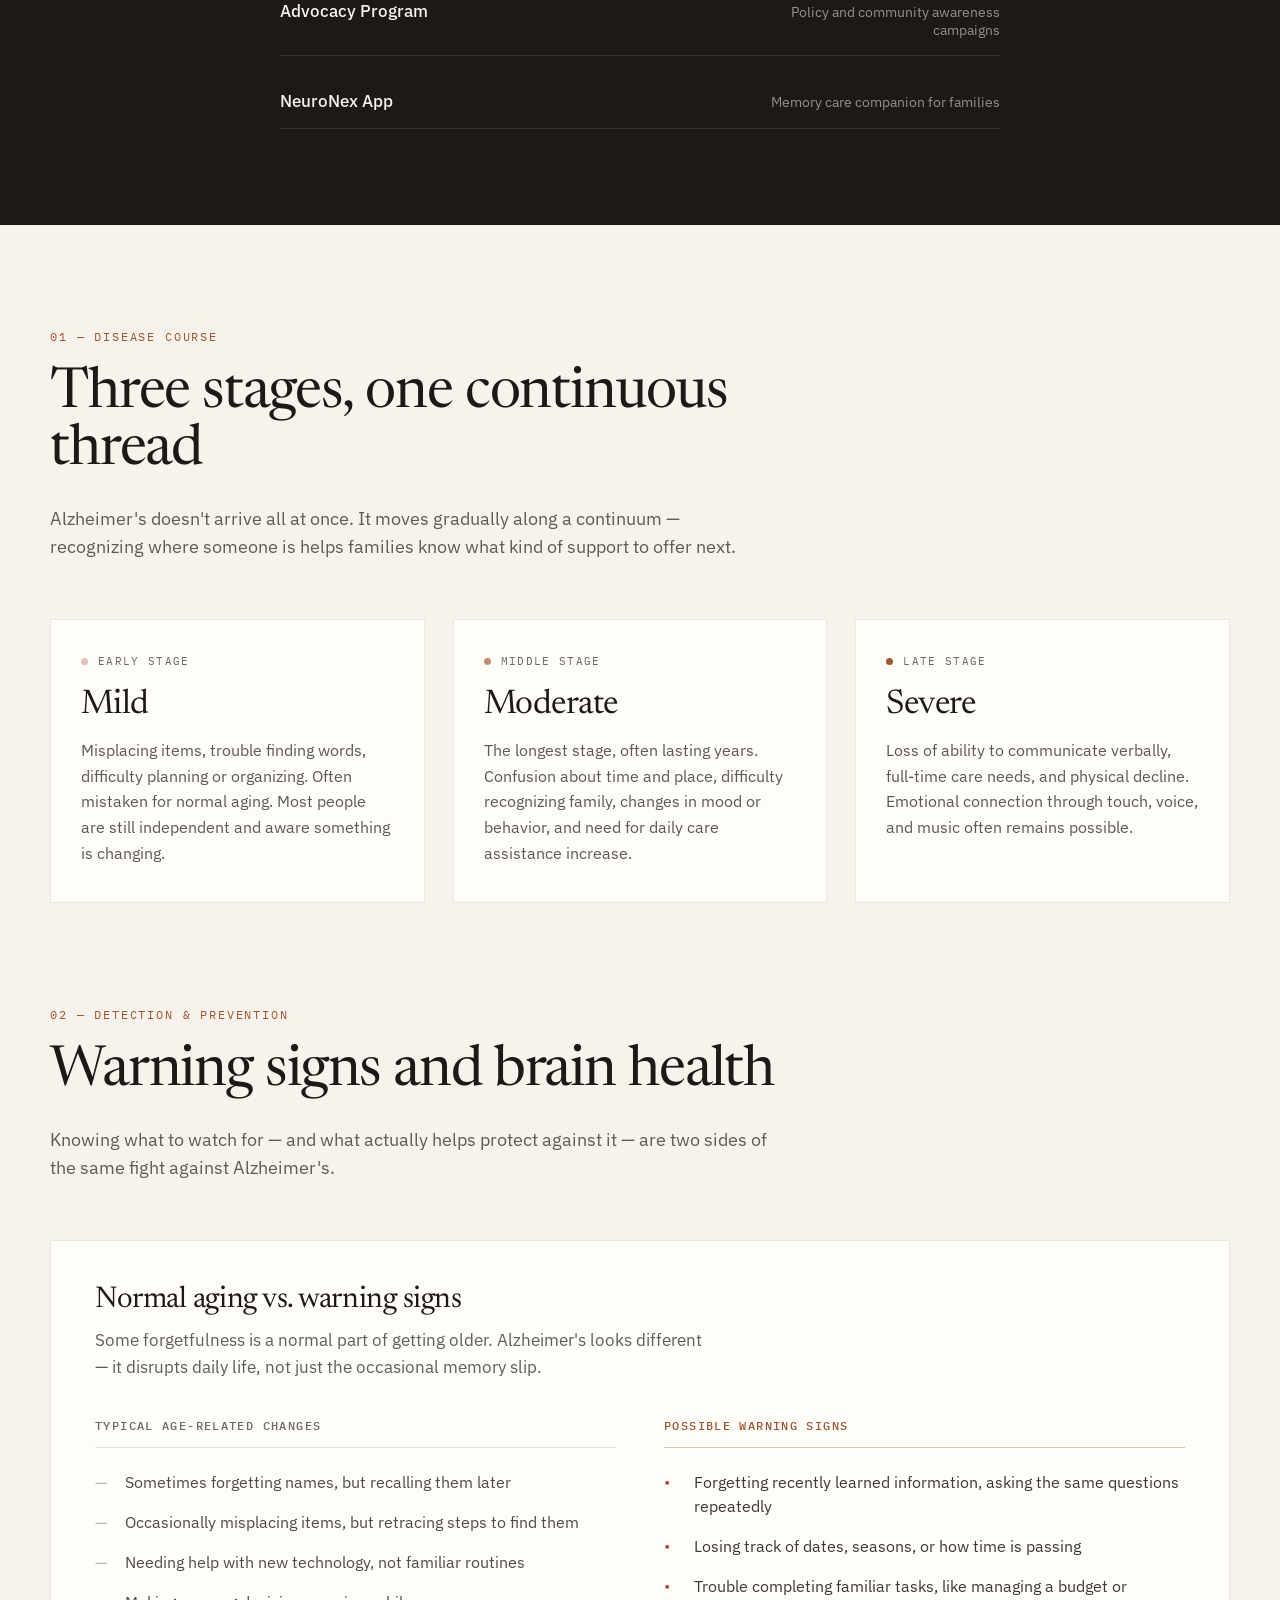
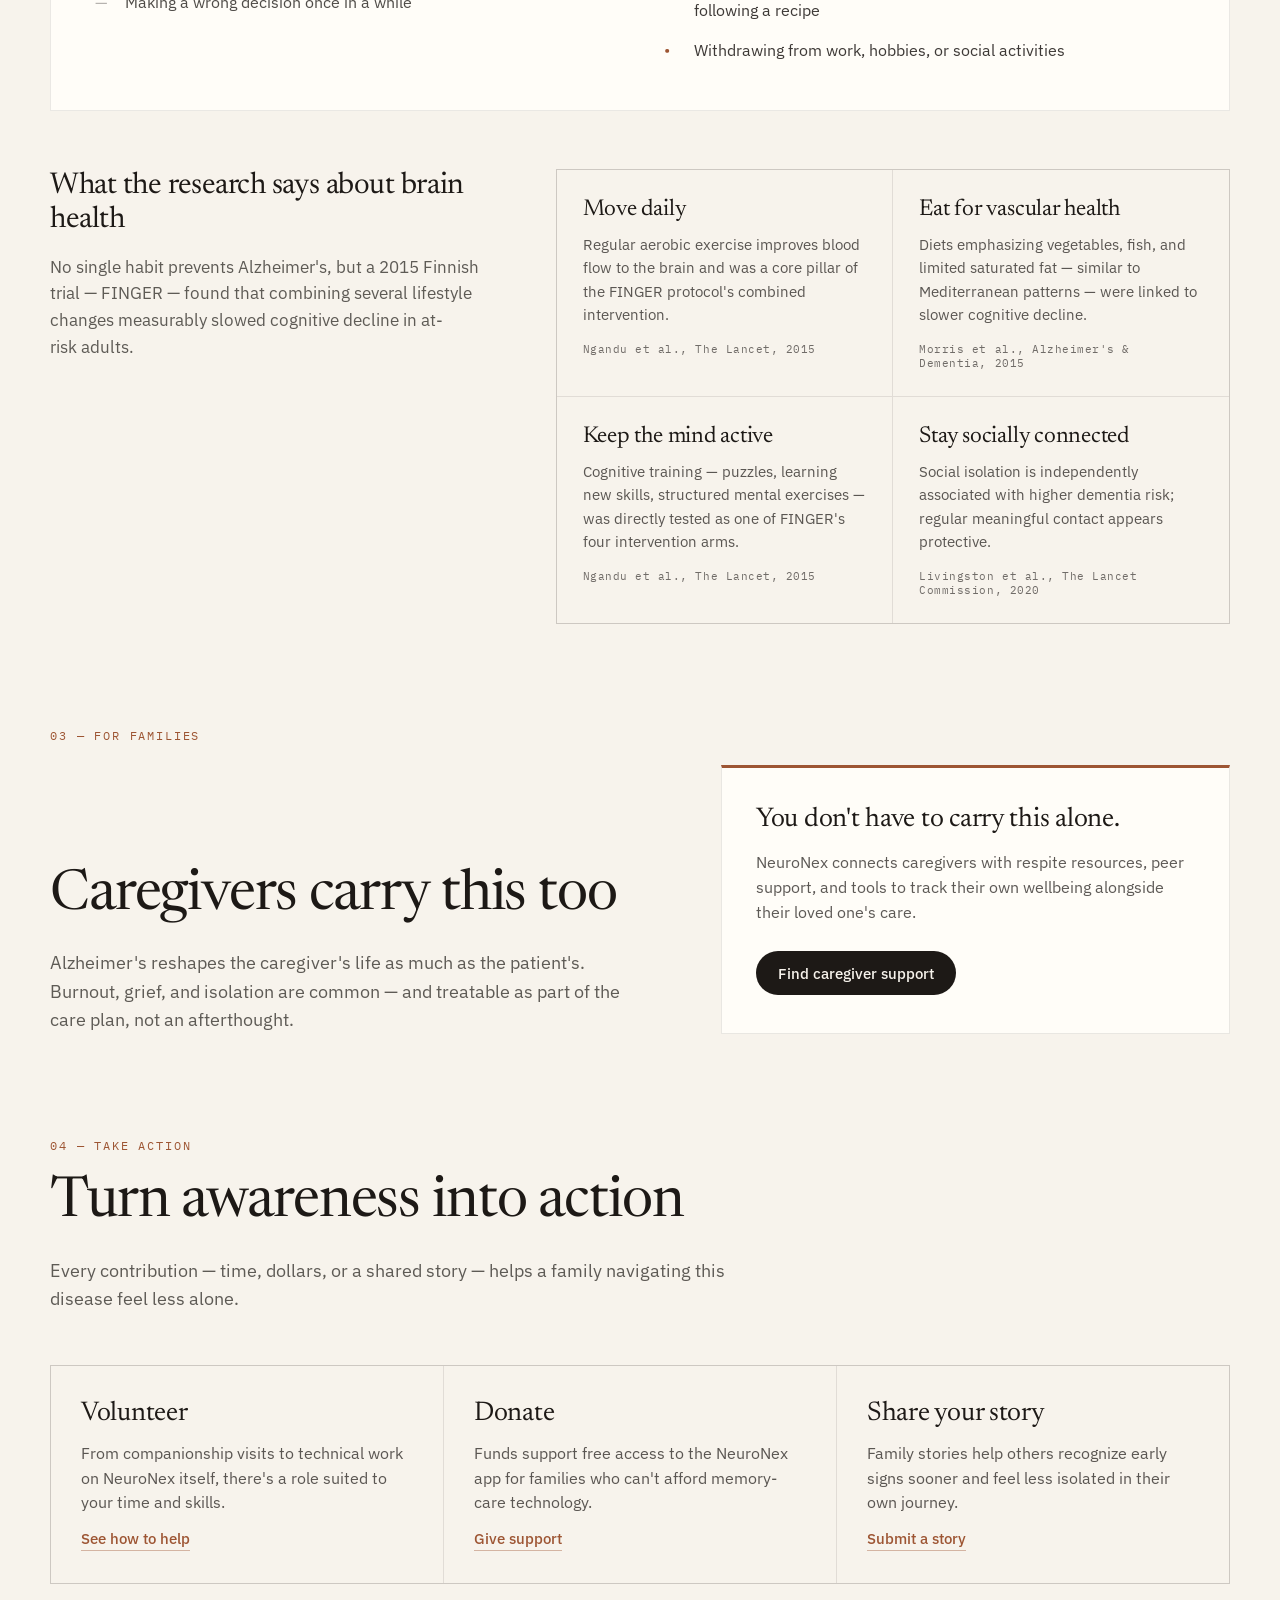
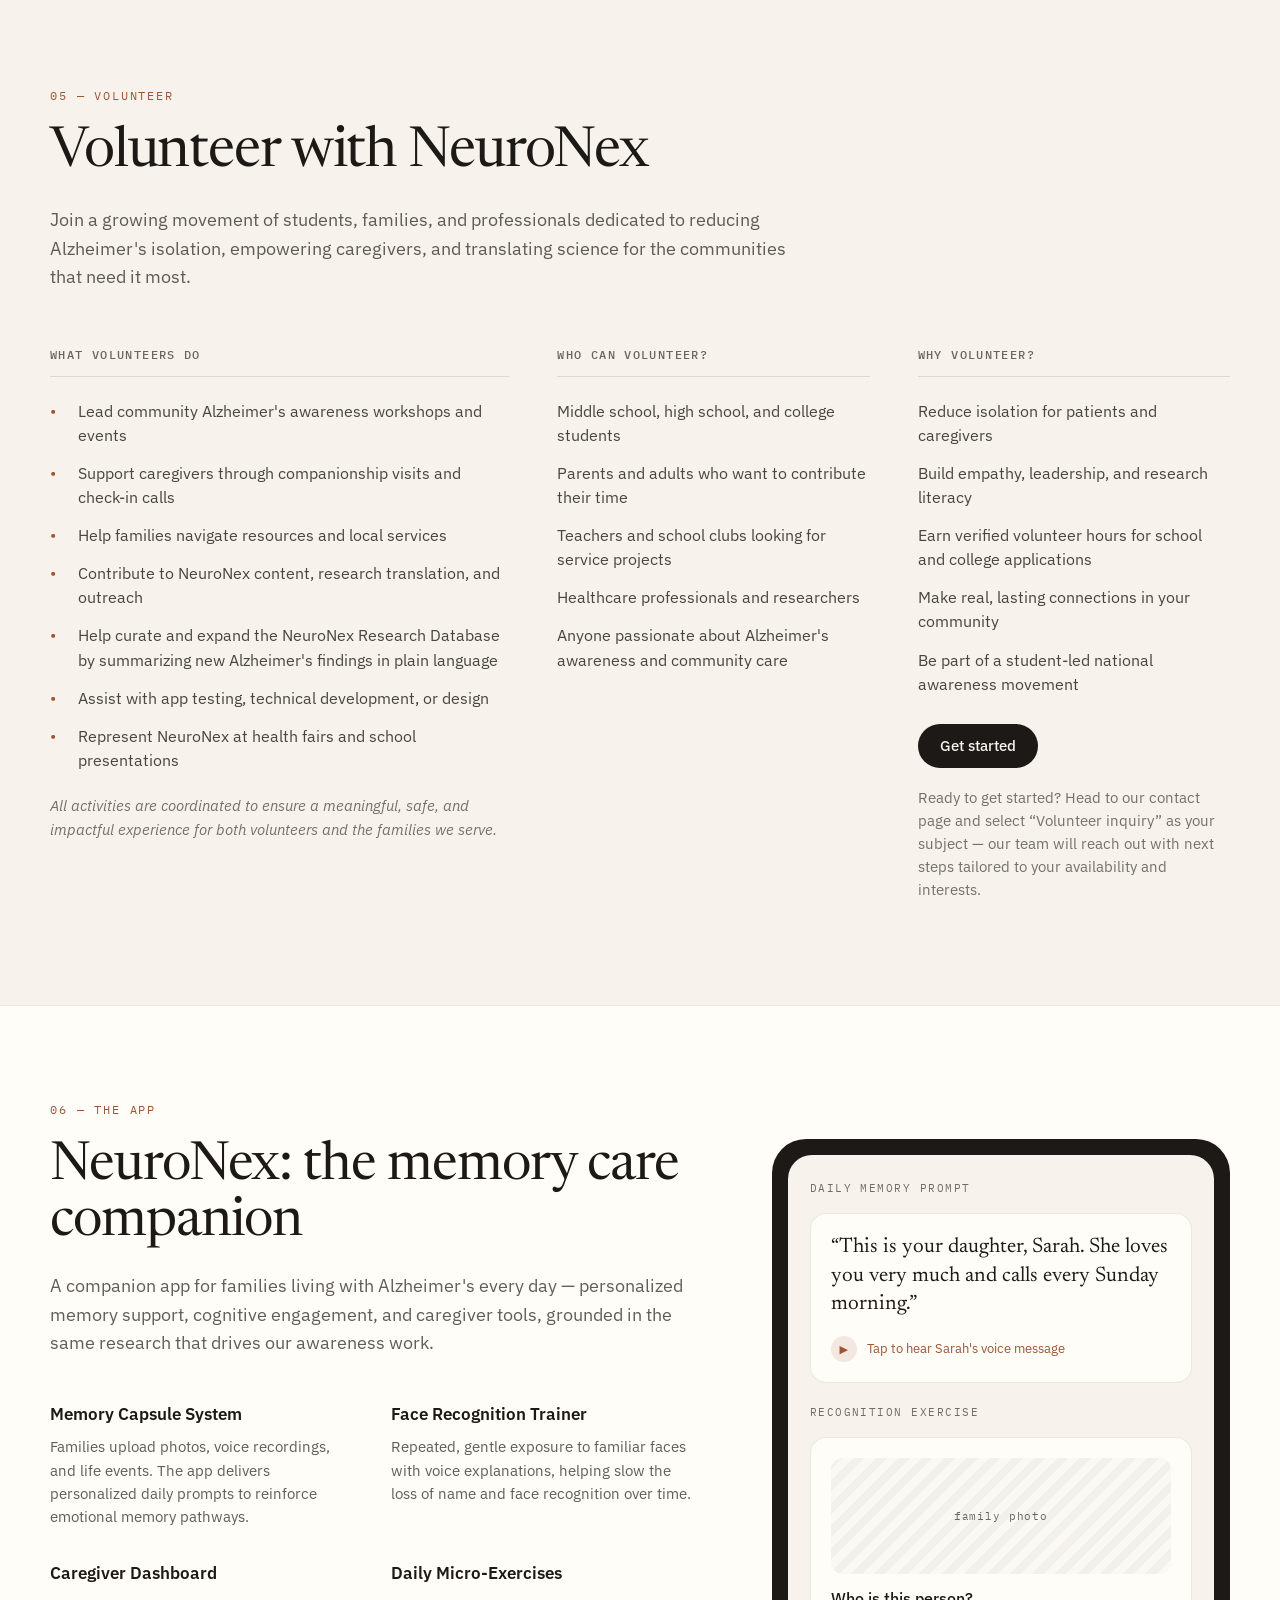
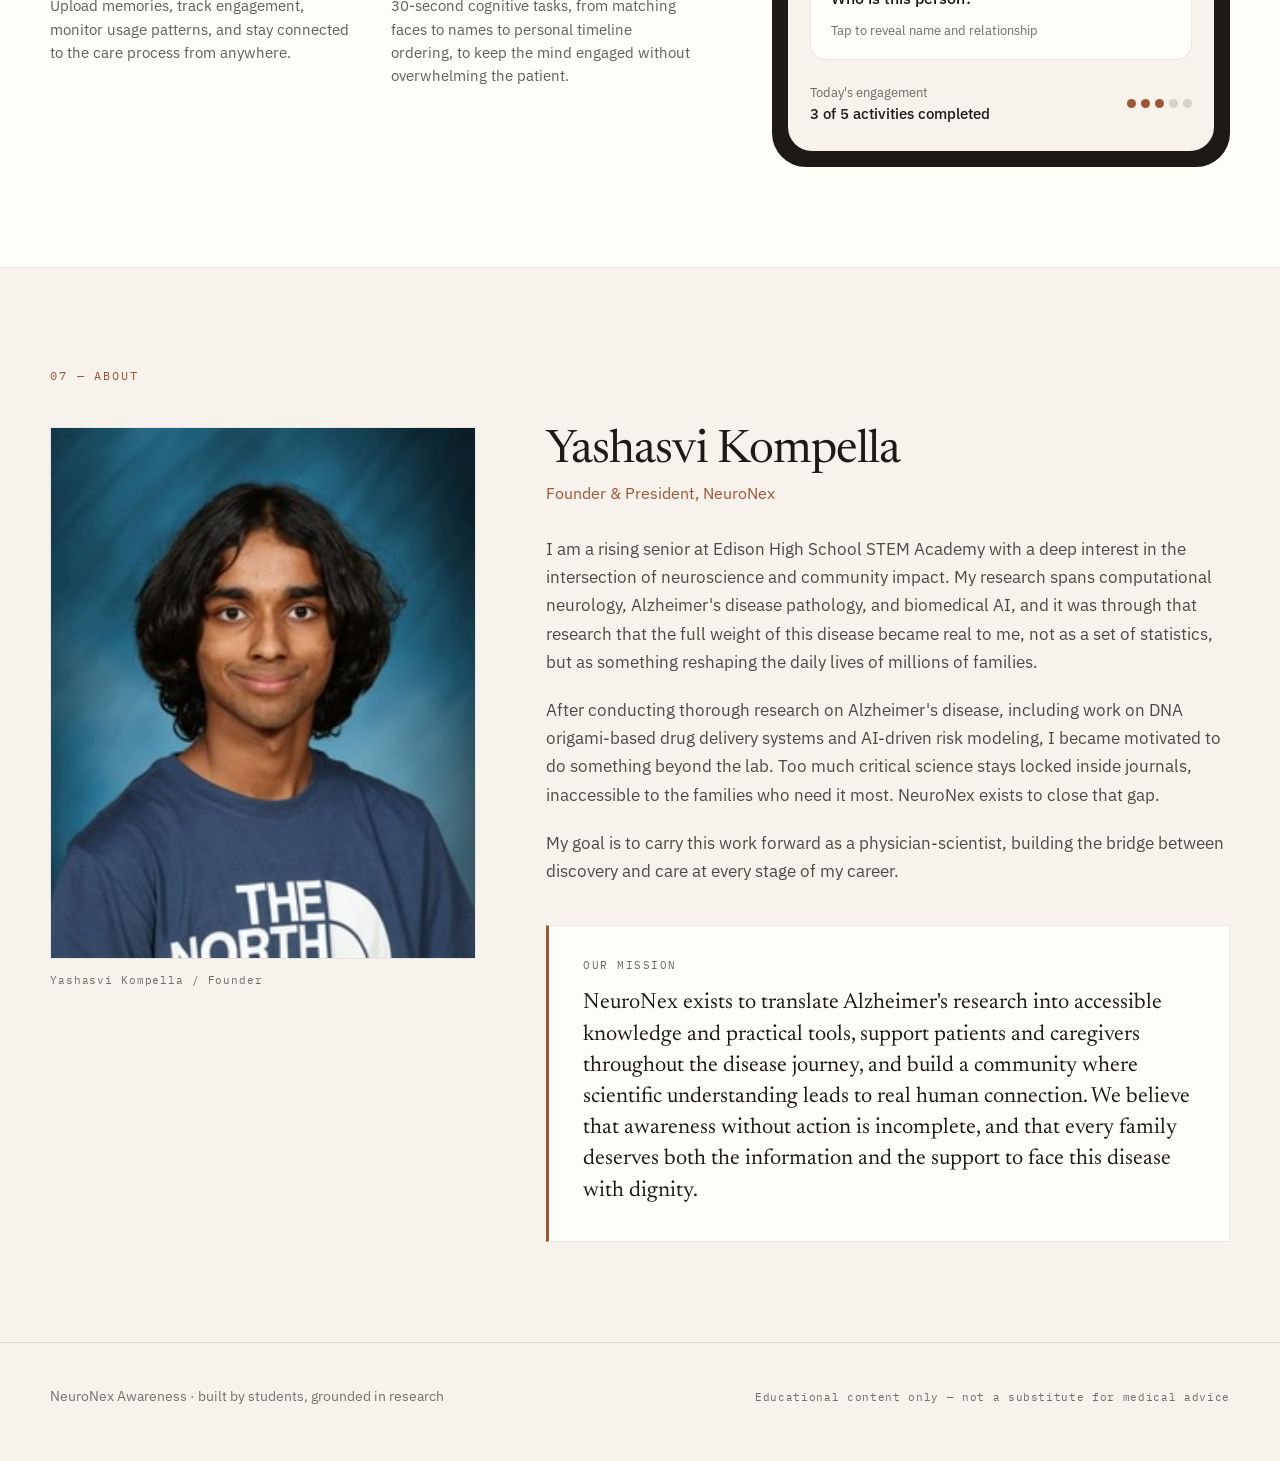
==== commit f433443a: "Center the "What NeuroNex has shipped" list in the Impact section It was left-aligned in the space t" ====
--- a/index.html
+++ b/index.html
@@ -240,7 +240,7 @@
 
       </div>
 
-      <div data-dc-tpl="49" style="display: grid; grid-template-columns: minmax(0px, 1fr); gap: 72px; max-width: 640px;">
+      <div data-dc-tpl="49" style="display: grid; grid-template-columns: minmax(0px, 1fr); gap: 72px; max-width: 720px; margin: 0px auto;">
         <div data-dc-tpl="59">
           <h3 data-dc-tpl="60" style="font-family: Newsreader, serif; font-weight: 400; font-size: 27px; letter-spacing: -0.01em; margin: 0px 0px 26px; padding-bottom: 18px; border-bottom: 1px solid rgba(247, 243, 236, 0.16);">What NeuroNex has shipped</h3>
           <div data-dc-tpl="61" style="display: flex; flex-direction: column; gap: 18px;">
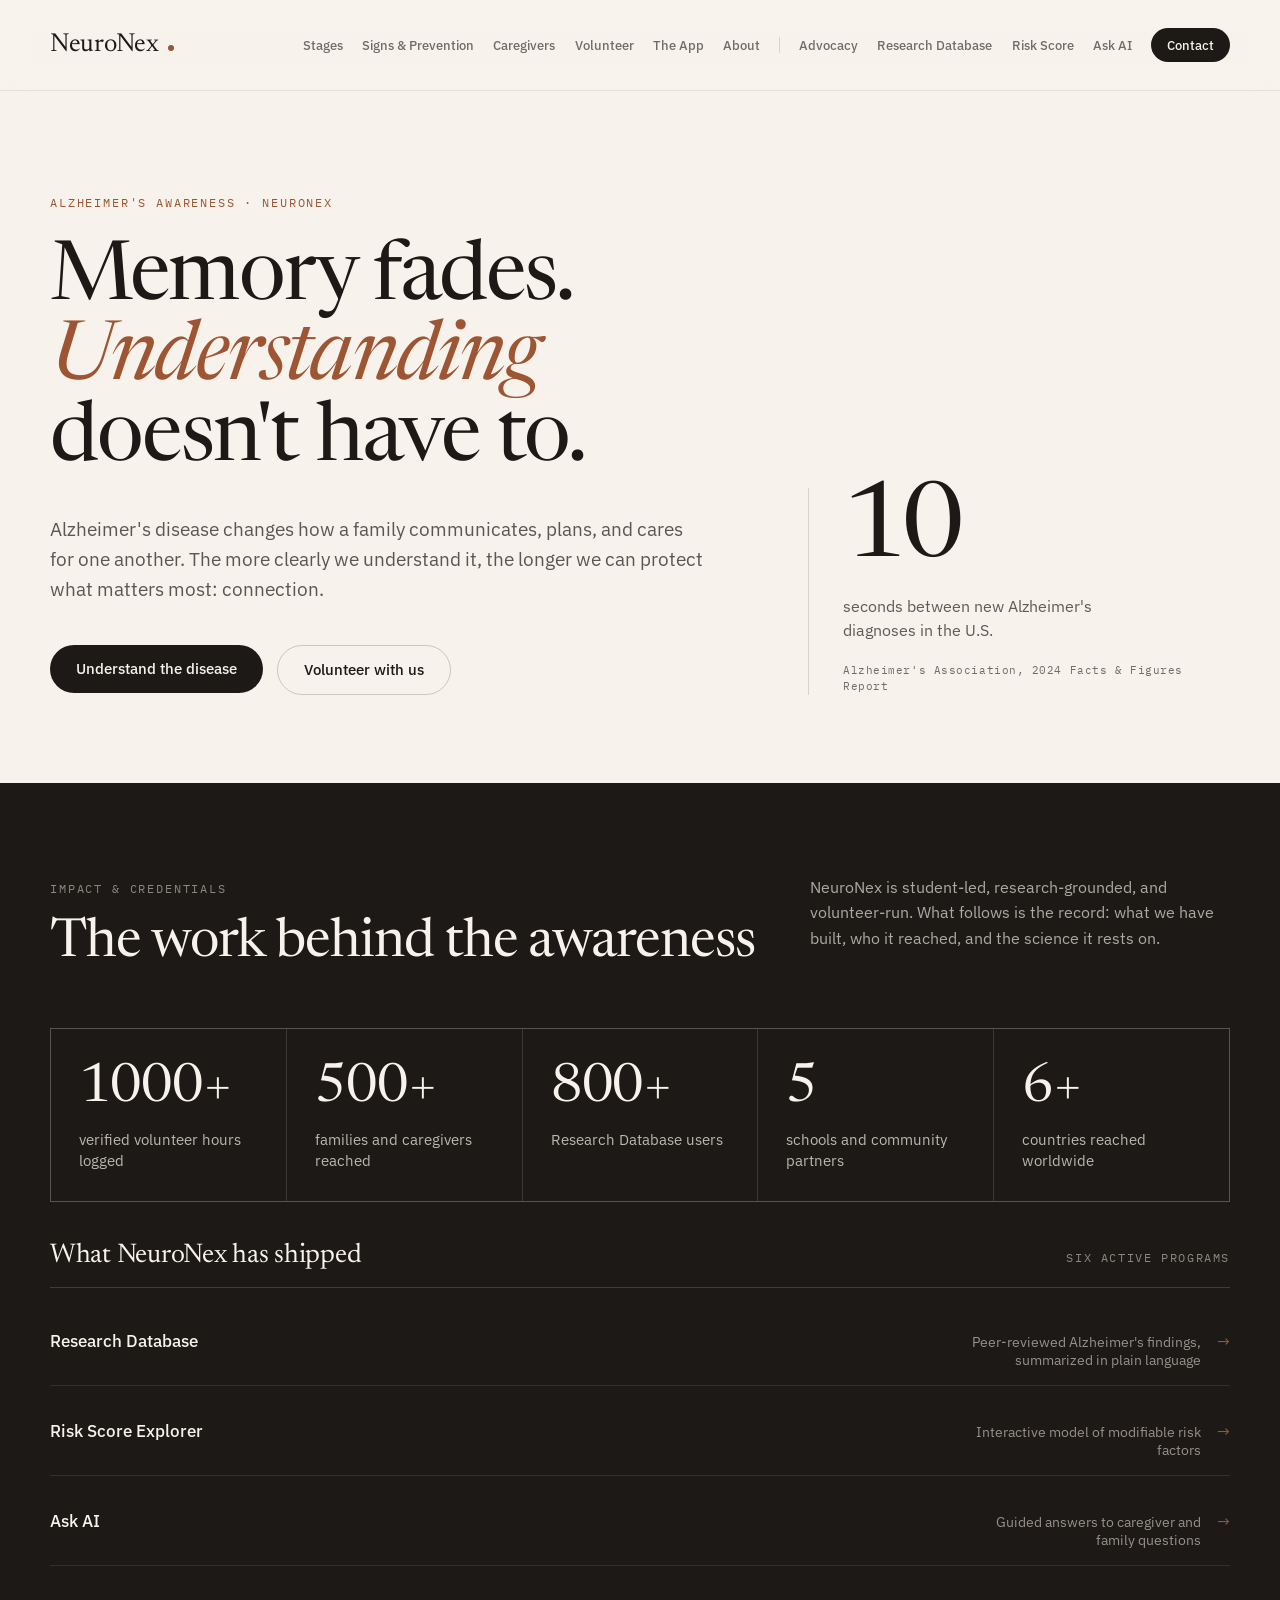
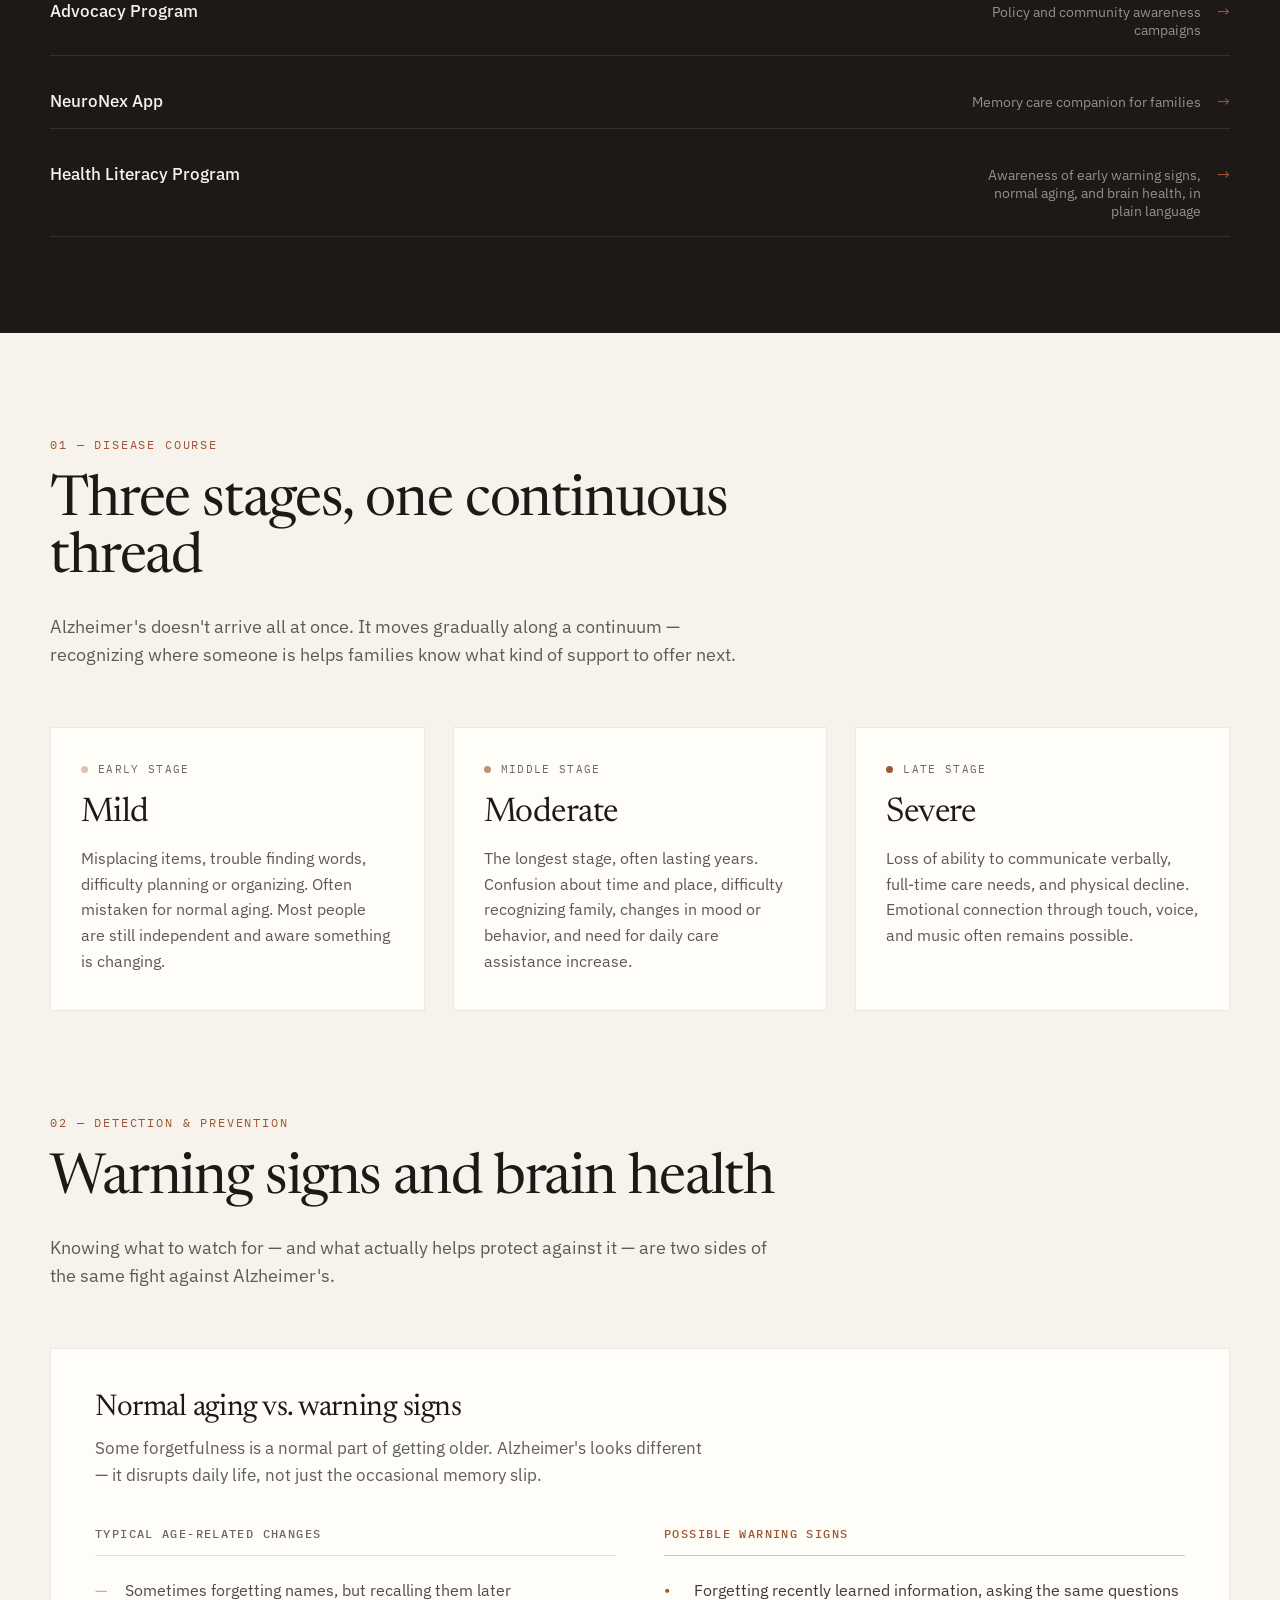
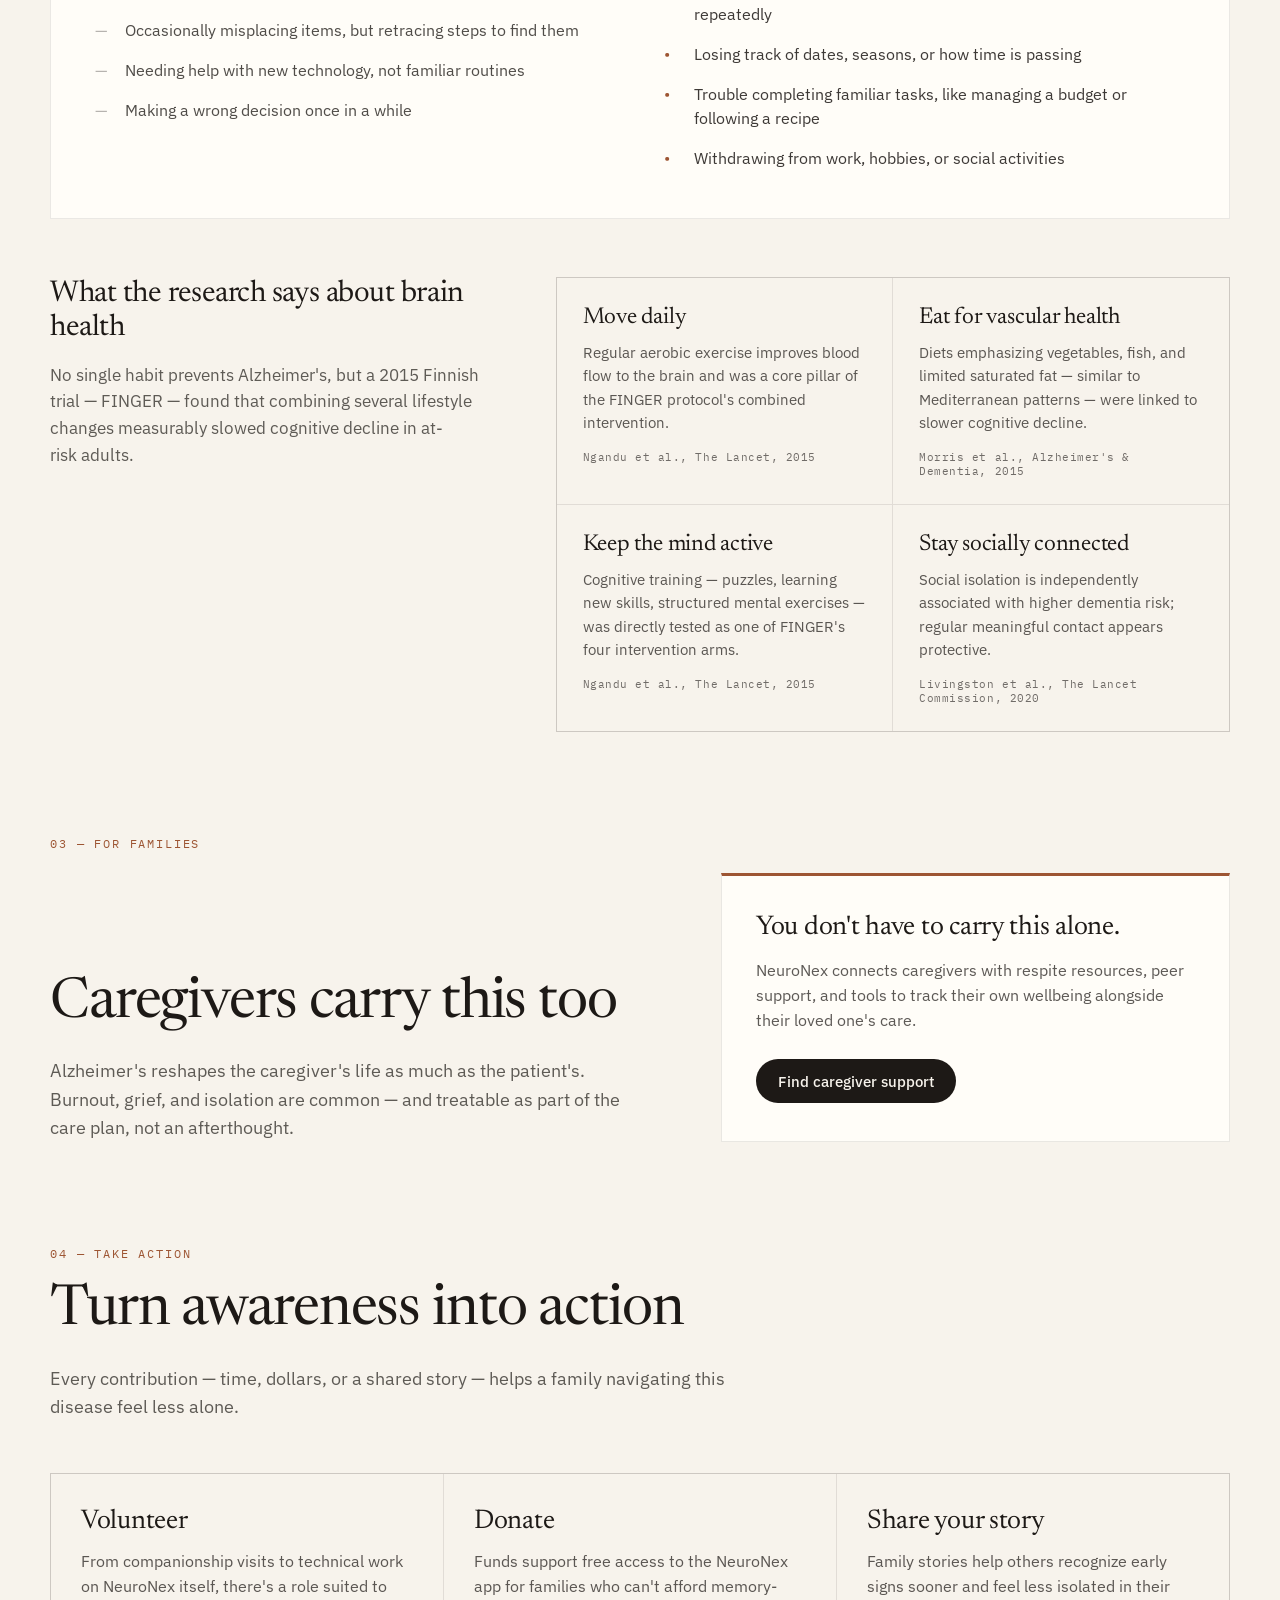
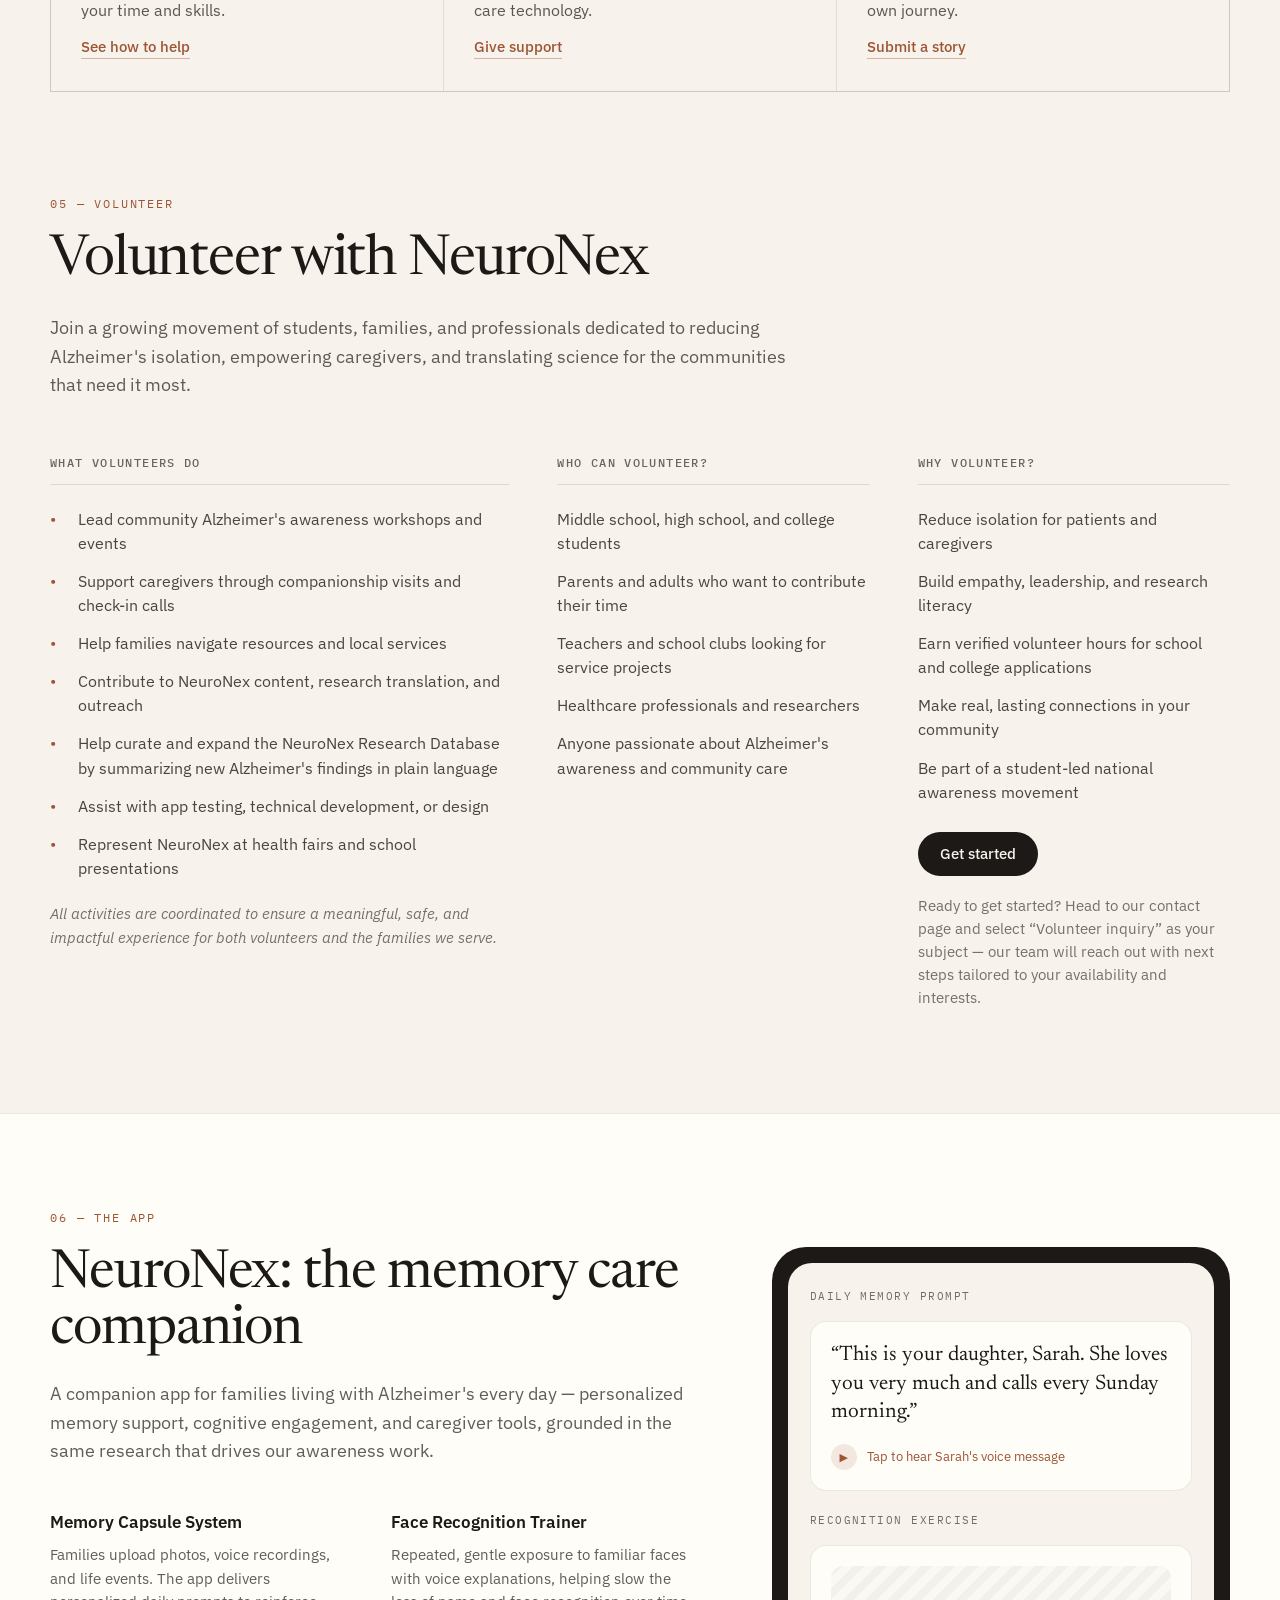
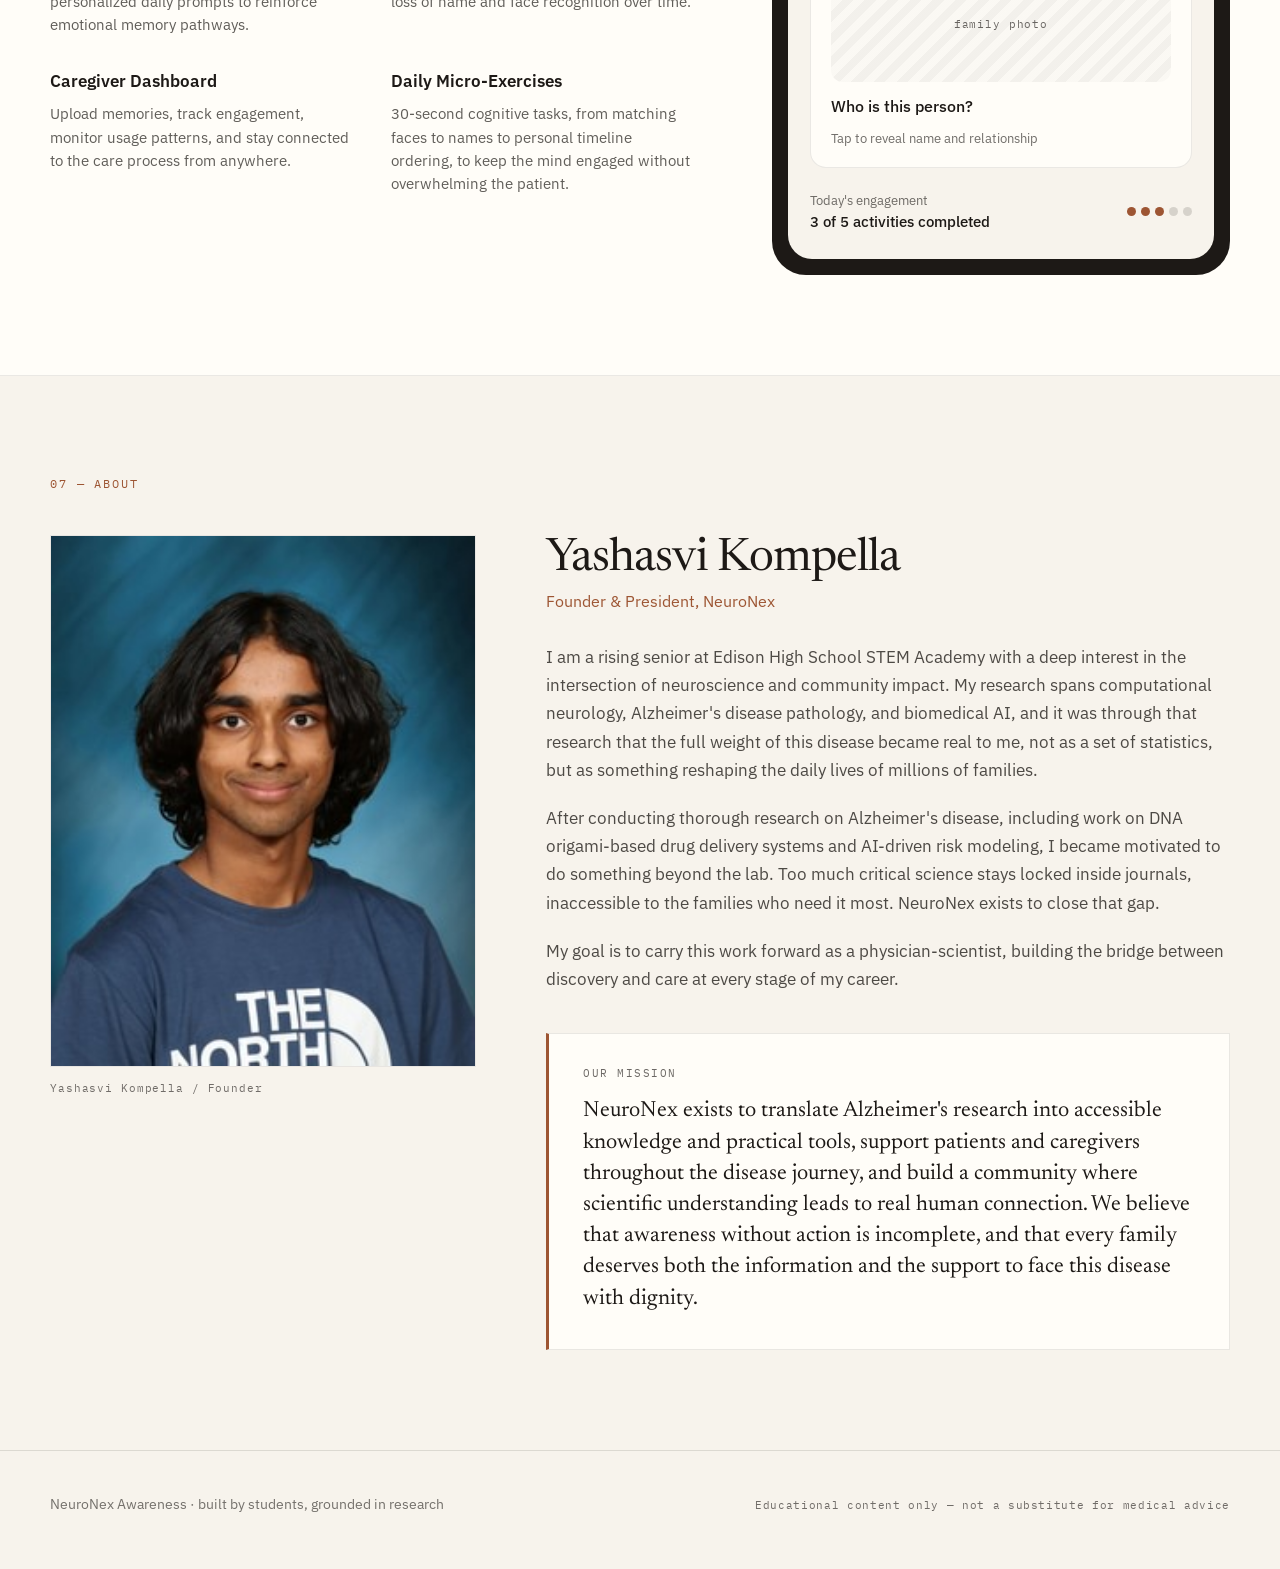
==== commit 805433c3: "Expand "What NeuroNex has shipped" to 6 full-width program rows Reverts the narrow centered treatmen" ====
--- a/index.html
+++ b/index.html
@@ -240,36 +240,62 @@
 
       </div>
 
-      <div data-dc-tpl="49" style="display: grid; grid-template-columns: minmax(0px, 1fr); gap: 72px; max-width: 720px; margin: 0px auto;">
+      <div data-dc-tpl="49" style="display: grid; grid-template-columns: minmax(0px, 1fr); gap: 72px;">
         <div data-dc-tpl="59">
-          <h3 data-dc-tpl="60" style="font-family: Newsreader, serif; font-weight: 400; font-size: 27px; letter-spacing: -0.01em; margin: 0px 0px 26px; padding-bottom: 18px; border-bottom: 1px solid rgba(247, 243, 236, 0.16);">What NeuroNex has shipped</h3>
+          <div style="display: flex; align-items: baseline; justify-content: space-between; gap: 20px; margin: 0px 0px 26px; padding-bottom: 18px; border-bottom: 1px solid rgba(247, 243, 236, 0.16); flex-wrap: wrap;">
+            <h3 data-dc-tpl="60" style="font-family: Newsreader, serif; font-weight: 400; font-size: 27px; letter-spacing: -0.01em; margin: 0;">What NeuroNex has shipped</h3>
+            <span style="font-family: &quot;IBM Plex Mono&quot;, monospace; font-size: 11.5px; letter-spacing: 0.14em; text-transform: uppercase; color: rgba(247, 243, 236, 0.5);">Six active programs</span>
+          </div>
           <div data-dc-tpl="61" style="display: flex; flex-direction: column; gap: 18px;">
-            
+
               <a data-dc-tpl="63" href="https://neuronexfoundation.org/research-database.html" class="scp3" style="display: flex; align-items: baseline; justify-content: space-between; gap: 20px; padding: 16px 0px; border-bottom: 1px solid rgba(247, 243, 236, 0.1); color: rgb(247, 243, 236);">
                 <span data-dc-tpl="64" style="font-size: 16.5px; font-weight: 500;"><span class="sc-interp">Research Database</span></span>
-                <span data-dc-tpl="65" style="font-size: 13.5px; color: rgba(247, 243, 236, 0.55); text-align: right; max-width: 30ch;"><span class="sc-interp">Peer-reviewed Alzheimer's findings, summarized in plain language</span></span>
+                <span style="display: flex; align-items: baseline; gap: 16px;">
+                  <span data-dc-tpl="65" style="font-size: 13.5px; color: rgba(247, 243, 236, 0.55); text-align: right; max-width: 30ch;"><span class="sc-interp">Peer-reviewed Alzheimer's findings, summarized in plain language</span></span>
+                  <span style="color: rgb(157, 85, 51); flex-shrink: 0;">→</span>
+                </span>
               </a>
-            
+
               <a data-dc-tpl="63" href="https://neuronexfoundation.org/risk-explorer.html" class="scp3" style="display: flex; align-items: baseline; justify-content: space-between; gap: 20px; padding: 16px 0px; border-bottom: 1px solid rgba(247, 243, 236, 0.1); color: rgb(247, 243, 236);">
                 <span data-dc-tpl="64" style="font-size: 16.5px; font-weight: 500;"><span class="sc-interp">Risk Score Explorer</span></span>
-                <span data-dc-tpl="65" style="font-size: 13.5px; color: rgba(247, 243, 236, 0.55); text-align: right; max-width: 30ch;"><span class="sc-interp">Interactive model of modifiable risk factors</span></span>
+                <span style="display: flex; align-items: baseline; gap: 16px;">
+                  <span data-dc-tpl="65" style="font-size: 13.5px; color: rgba(247, 243, 236, 0.55); text-align: right; max-width: 30ch;"><span class="sc-interp">Interactive model of modifiable risk factors</span></span>
+                  <span style="color: rgb(157, 85, 51); flex-shrink: 0;">→</span>
+                </span>
               </a>
-            
+
               <a data-dc-tpl="63" href="https://neuronexfoundation.org/ai.html" class="scp3" style="display: flex; align-items: baseline; justify-content: space-between; gap: 20px; padding: 16px 0px; border-bottom: 1px solid rgba(247, 243, 236, 0.1); color: rgb(247, 243, 236);">
                 <span data-dc-tpl="64" style="font-size: 16.5px; font-weight: 500;"><span class="sc-interp">Ask AI</span></span>
-                <span data-dc-tpl="65" style="font-size: 13.5px; color: rgba(247, 243, 236, 0.55); text-align: right; max-width: 30ch;"><span class="sc-interp">Guided answers to caregiver and family questions</span></span>
+                <span style="display: flex; align-items: baseline; gap: 16px;">
+                  <span data-dc-tpl="65" style="font-size: 13.5px; color: rgba(247, 243, 236, 0.55); text-align: right; max-width: 30ch;"><span class="sc-interp">Guided answers to caregiver and family questions</span></span>
+                  <span style="color: rgb(157, 85, 51); flex-shrink: 0;">→</span>
+                </span>
               </a>
-            
+
               <a data-dc-tpl="63" href="https://neuronexfoundation.org/advocacy.html" class="scp3" style="display: flex; align-items: baseline; justify-content: space-between; gap: 20px; padding: 16px 0px; border-bottom: 1px solid rgba(247, 243, 236, 0.1); color: rgb(247, 243, 236);">
                 <span data-dc-tpl="64" style="font-size: 16.5px; font-weight: 500;"><span class="sc-interp">Advocacy Program</span></span>
-                <span data-dc-tpl="65" style="font-size: 13.5px; color: rgba(247, 243, 236, 0.55); text-align: right; max-width: 30ch;"><span class="sc-interp">Policy and community awareness campaigns</span></span>
+                <span style="display: flex; align-items: baseline; gap: 16px;">
+                  <span data-dc-tpl="65" style="font-size: 13.5px; color: rgba(247, 243, 236, 0.55); text-align: right; max-width: 30ch;"><span class="sc-interp">Policy and community awareness campaigns</span></span>
+                  <span style="color: rgb(157, 85, 51); flex-shrink: 0;">→</span>
+                </span>
               </a>
-            
+
               <a data-dc-tpl="63" href="#app" class="scp3" style="display: flex; align-items: baseline; justify-content: space-between; gap: 20px; padding: 16px 0px; border-bottom: 1px solid rgba(247, 243, 236, 0.1); color: rgb(247, 243, 236);">
                 <span data-dc-tpl="64" style="font-size: 16.5px; font-weight: 500;"><span class="sc-interp">NeuroNex App</span></span>
-                <span data-dc-tpl="65" style="font-size: 13.5px; color: rgba(247, 243, 236, 0.55); text-align: right; max-width: 30ch;"><span class="sc-interp">Memory care companion for families</span></span>
+                <span style="display: flex; align-items: baseline; gap: 16px;">
+                  <span data-dc-tpl="65" style="font-size: 13.5px; color: rgba(247, 243, 236, 0.55); text-align: right; max-width: 30ch;"><span class="sc-interp">Memory care companion for families</span></span>
+                  <span style="color: rgb(157, 85, 51); flex-shrink: 0;">→</span>
+                </span>
               </a>
-            
+
+              <a data-dc-tpl="63" href="#signs" class="scp3" style="display: flex; align-items: baseline; justify-content: space-between; gap: 20px; padding: 16px 0px; border-bottom: 1px solid rgba(247, 243, 236, 0.1); color: rgb(247, 243, 236);">
+                <span data-dc-tpl="64" style="font-size: 16.5px; font-weight: 500;"><span class="sc-interp">Health Literacy Program</span></span>
+                <span style="display: flex; align-items: baseline; gap: 16px;">
+                  <span data-dc-tpl="65" style="font-size: 13.5px; color: rgba(247, 243, 236, 0.55); text-align: right; max-width: 30ch;"><span class="sc-interp">Awareness of early warning signs, normal aging, and brain health, in plain language</span></span>
+                  <span style="color: rgb(157, 85, 51); flex-shrink: 0;">→</span>
+                </span>
+              </a>
+
           </div>
         </div>
       </div>
